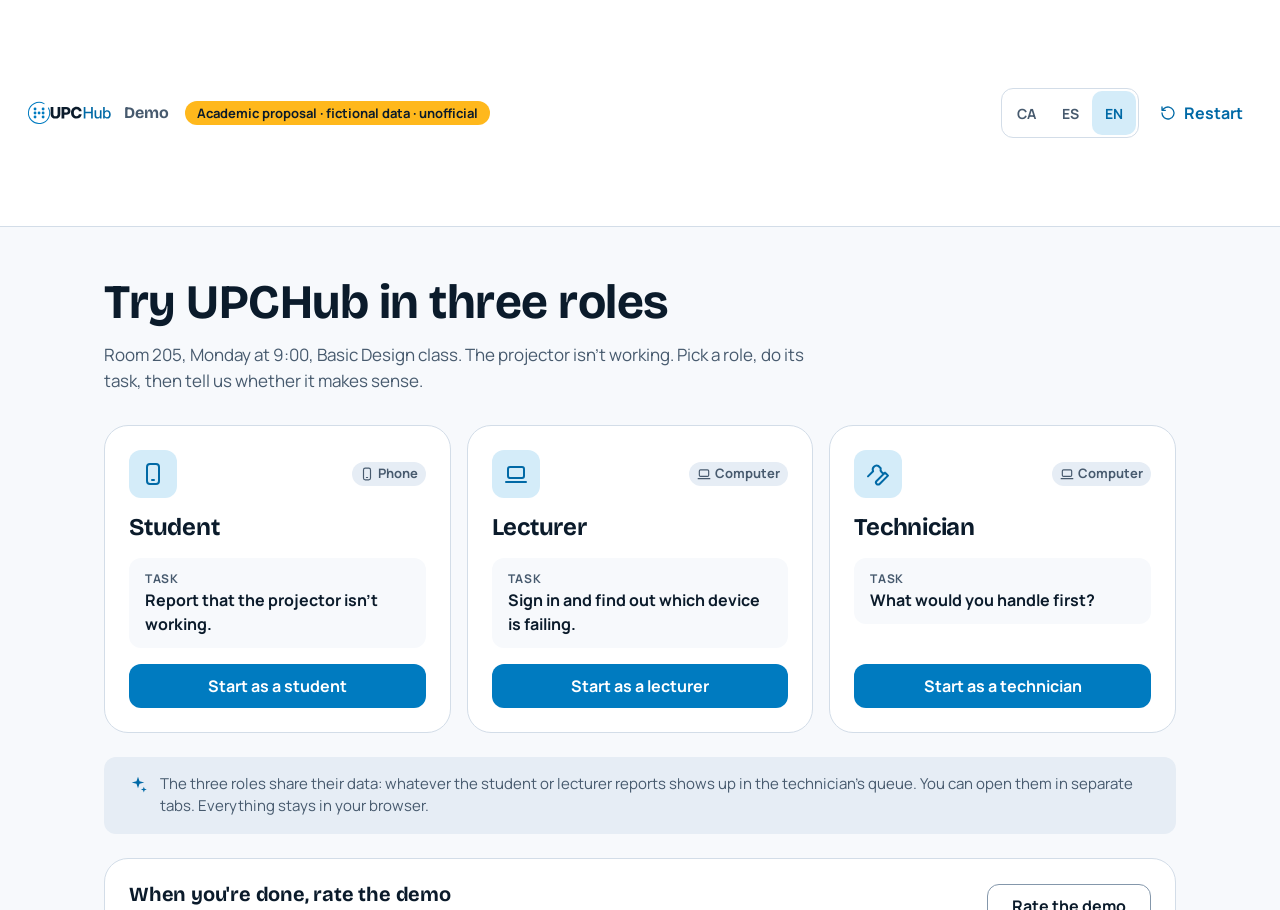
==== demo/index.html @ fc7427b0 "Demo: revisió de poliment (sense etiquetes sobre títols ni vores laterals, contrast del carnet, obje" ====
<!doctype html>
<html lang="ca">
<head>
<meta charset="utf-8">
<meta name="viewport" content="width=device-width,initial-scale=1,viewport-fit=cover">
<title>Demo interactiva · UPCHub</title>
<meta name="description" content="Prova la interfície d'UPCHub com a alumne, professor o tècnic. Proposta acadèmica amb dades fictícies.">
<meta name="robots" content="noindex">
<meta name="theme-color" content="#007bc0">
<link rel="icon" href="../assets/upchub-anillo-H-color.svg" type="image/svg+xml">
<link rel="preconnect" href="https://fonts.googleapis.com">
<link rel="preconnect" href="https://fonts.gstatic.com" crossorigin>
<link rel="stylesheet" href="https://fonts.googleapis.com/css2?family=Bricolage+Grotesque:opsz,wght@12..96,600;12..96,700&family=Manrope:wght@400;500;700&display=swap">
<link rel="stylesheet" href="demo.css?v=13">
</head>
<body>
<a class="skip" href="#main">Salta al contingut</a>

<header class="band">
  <a class="home" href="#" aria-label="Demo UPCHub — tria de rol">
    <img class="logo l" src="../assets/upchub-anillo-H-horizontal-claro.svg" alt="UPCHub">
    <img class="logo d" src="../assets/upchub-anillo-H-horizontal-oscuro.svg" alt="UPCHub">
    <span class="tag">Demo</span>
  </a>
  <span class="flag">Proposta acadèmica · dades fictícies · no oficial</span>
  <div class="tools">
    <div class="lang" role="group" aria-label="Idioma">
      <button type="button" data-lang="ca" aria-pressed="true">CA</button>
      <button type="button" data-lang="es" aria-pressed="false">ES</button>
      <button type="button" data-lang="en" aria-pressed="false">EN</button>
    </div>
    <button type="button" class="btn ghost reset" id="reset" aria-label="Reiniciar la demo"><svg aria-hidden="true"><use href="icons.svg#i-reset"/></svg><span class="lbl">Reiniciar</span></button>
  </div>
</header>

<main id="main">

<!-- ================= Inici: tria de rol ================= -->
<section class="view" data-view="home" aria-labelledby="t-home">
  <div class="wrap">
    <div class="intro">
      <h1 id="t-home" tabindex="-1">Prova UPCHub en tres papers</h1>
      <p>Aula 205, dilluns a les 9:00, classe de Disseny Bàsic. El projector no funciona. Tria un rol, fes la seva tasca i després digues-nos si s'entén.</p>
    </div>
    <ul class="roles">
      <li class="role">
        <div class="top"><span class="ico"><svg aria-hidden="true"><use href="icons.svg#i-phone"/></svg></span><span class="chip"><svg aria-hidden="true"><use href="icons.svg#i-phone"/></svg>Mòbil</span></div>
        <h2>Alumne</h2>
        <div class="task"><small>Tasca</small><p>Avisa que el projector no funciona.</p></div>
        <p class="done" data-dyn data-done="alumne" hidden></p>
        <a class="btn pri block" href="#alumne">Començar com a alumne</a>
      </li>
      <li class="role">
        <div class="top"><span class="ico"><svg aria-hidden="true"><use href="icons.svg#i-laptop"/></svg></span><span class="chip"><svg aria-hidden="true"><use href="icons.svg#i-laptop"/></svg>Ordinador</span></div>
        <h2>Professor</h2>
        <div class="task"><small>Tasca</small><p>Inicia la sessió i esbrina quin equip falla.</p></div>
        <p class="done" data-dyn data-done="professor" hidden></p>
        <a class="btn pri block" href="#professor">Començar com a professor</a>
      </li>
      <li class="role">
        <div class="top"><span class="ico"><svg aria-hidden="true"><use href="icons.svg#i-wrench"/></svg></span><span class="chip"><svg aria-hidden="true"><use href="icons.svg#i-laptop"/></svg>Ordinador</span></div>
        <h2>Tècnic</h2>
        <div class="task"><small>Tasca</small><p>Què atendries primer?</p></div>
        <p class="done" data-dyn data-done="tecnic" hidden></p>
        <a class="btn pri block" href="#tecnic">Començar com a tècnic</a>
      </li>
    </ul>
    <p class="note"><svg aria-hidden="true"><use href="icons.svg#i-spark"/></svg><span>Els tres rols comparteixen les dades: el que avisa l'alumne o el professor apareix a la cua del tècnic. Pots obrir-los en pestanyes diferents. Tot queda al teu navegador.</span></p>
    <div class="end">
      <div><h2>Quan acabis, valora la demo</h2><p>Tres preguntes, menys d'un minut i sense dades personals.</p></div>
      <a class="btn sec" href="#enquesta">Valorar la demo</a>
    </div>
    <p class="foot">Proposta acadèmica de l'assignatura Disseny Bàsic · UPC · EPSEVG · Equip 02. No és un servei oficial de la universitat.</p>
  </div>
</section>

<!-- ================= Alumne (mòbil) ================= -->
<section class="view" data-view="alumne" data-role="alumne" aria-labelledby="t-alumne" hidden>
  <div class="rolev is-phone">
    <aside class="tpanel">
      <a class="btn ghost back" href="#"><svg aria-hidden="true"><use href="icons.svg#i-left"/></svg>Tots els rols</a>
      <h1 id="t-alumne" tabindex="-1">Avisa que el projector no funciona</h1>
      <p class="hint">Ets a l'aula 205 i el projector no mostra imatge. Fes servir el mòbil com ho faries de veritat.</p>
      <p class="count" id="a-count" data-dyn aria-live="polite"></p>
      <div class="result" id="a-result" data-dyn hidden></div>
    </aside>
    <div class="stage">
      <div class="phone" role="region" aria-label="Mòbil simulat">
        <div class="sbar" aria-hidden="true"><span>9:00</span><span class="ic"><svg><use href="icons.svg#i-wind"/></svg><span class="bat"></span></span></div>
        <div class="screens">

          <!-- A1 · carnet -->
          <div class="scr on" id="a1">
            <div class="sbody">
              <h2 class="wallet-h" tabindex="-1">Cartera</h2>
              <div>
                <div class="wcard" role="img" aria-label="Carnet universitari digital d'exemple: Estudiant de prova, UPC · EPSEVG">
                  <div class="r1"><span class="org">UPC · EPSEVG</span><span class="demo">Exemple · no vàlid</span></div>
                  <div class="kind"><svg aria-hidden="true"><use href="icons.svg#i-nfc"/></svg>Carnet universitari</div>
                  <div class="who"><b>Estudiant de prova</b>Grau en Enginyeria de Disseny Industrial</div>
                </div>
                <div class="wstack" aria-hidden="true"></div>
              </div>
              <p class="tapnote"><svg aria-hidden="true"><use href="icons.svg#i-nfc"/></svg>Apropa el mòbil al lector de l'aula per entrar</p>
              <div class="card ctx">
                <span class="pin"><svg aria-hidden="true"><use href="icons.svg#i-pin"/></svg></span>
                <div><b>Ets a l'aula 205</b><span>Disseny Bàsic · dilluns 9:00</span></div>
              </div>
            </div>
            <div class="sfoot"><button type="button" class="btn pri block" data-go="a2">Obre l'app del campus</button></div>
          </div>

          <!-- A2 · inici d'incidències -->
          <div class="scr" id="a2" data-pos="next">
            <div class="shead">
              <button type="button" class="ic-btn" data-back="a1" aria-label="Tornar a la cartera"><svg aria-hidden="true"><use href="icons.svg#i-left"/></svg></button>
              <span class="app"><span class="mark"><svg aria-hidden="true"><use href="icons.svg#i-grid"/></svg></span>App del campus</span>
            </div>
            <div class="sbody">
              <h2 tabindex="-1">Incidències</h2>
              <p class="sub">Avisa de qualsevol problema a l'aula. Arriba directament al servei tècnic.</p>
              <div class="card ctx">
                <span class="pin"><svg aria-hidden="true"><use href="icons.svg#i-pin"/></svg></span>
                <div><b>Aula 205 · detectada</b><span>Pel carnet al mòbil · Disseny Bàsic</span></div>
              </div>
              <button type="button" class="big-cta" data-go="a3">
                <span class="i"><svg aria-hidden="true"><use href="icons.svg#i-alert"/></svg></span>
                <span><b>Avisar d'una incidència</b><span>En 3 tocs, amb l'aula ja inclosa</span></span>
                <svg class="chev" aria-hidden="true"><use href="icons.svg#i-right"/></svg>
              </button>
              <h3 class="sec-h">Els teus avisos</h3>
              <ul class="mine" id="a-mine" data-dyn></ul>
            </div>
          </div>

          <!-- A3 · formulari -->
          <div class="scr" id="a3" data-pos="next">
            <div class="shead">
              <button type="button" class="ic-btn" data-back="a2" aria-label="Tornar a incidències"><svg aria-hidden="true"><use href="icons.svg#i-left"/></svg></button>
              <span class="ttl">Nou avís</span>
            </div>
            <form class="fwrap" id="a-form" novalidate>
              <div class="sbody">
                <h2 tabindex="-1">Què passa?</h2>
                <div>
                  <label class="lbl-f" for="a-aula">Aula</label>
                  <div class="sel">
                    <select id="a-aula" aria-describedby="a-aula-h">
                      <option value="114">Aula 114</option>
                      <option value="205" selected>Aula 205</option>
                      <option value="302">Aula 302</option>
                    </select>
                    <svg aria-hidden="true"><use href="icons.svg#i-down"/></svg>
                  </div>
                  <p class="help" id="a-aula-h">Detectada automàticament pel carnet.</p>
                </div>
                <fieldset aria-describedby="a-err">
                  <legend>Què falla?</legend>
                  <div class="types">
                    <div class="type"><input type="radio" name="a-type" id="at-proj" value="proj"><label for="at-proj"><svg aria-hidden="true"><use href="icons.svg#i-screen"/></svg>Projector</label></div>
                    <div class="type"><input type="radio" name="a-type" id="at-plug" value="plug"><label for="at-plug"><svg aria-hidden="true"><use href="icons.svg#i-plug"/></svg>Endoll</label></div>
                    <div class="type"><input type="radio" name="a-type" id="at-air" value="air"><label for="at-air"><svg aria-hidden="true"><use href="icons.svg#i-wind"/></svg>Aire</label></div>
                    <div class="type"><input type="radio" name="a-type" id="at-other" value="other"><label for="at-other"><svg aria-hidden="true"><use href="icons.svg#i-more"/></svg>Altres</label></div>
                  </div>
                  <p class="err" id="a-err" hidden><svg aria-hidden="true"><use href="icons.svg#i-alert"/></svg>Tria què falla per enviar l'avís.</p>
                </fieldset>
                <div>
                  <p class="lbl-f">Foto <span class="help">(opcional)</span></p>
                  <button type="button" class="photo-add" id="a-photo-add"><svg aria-hidden="true"><use href="icons.svg#i-photo"/></svg><span>Afegir una foto<small>Simulada: no s'obre la càmera</small></span></button>
                  <div class="photo" id="a-photo" hidden>
                    <span class="th" role="img" aria-label="Foto simulada d'un projector sense imatge"></span>
                    <span class="t"><b>Foto afegida</b><span>Simulada</span></span>
                    <button type="button" class="ic-btn" id="a-photo-del" aria-label="Treure la foto"><svg aria-hidden="true"><use href="icons.svg#i-x"/></svg></button>
                  </div>
                </div>
              </div>
              <div class="sfoot"><button type="submit" class="btn pri block" id="a-send"><span class="spin" aria-hidden="true" hidden></span><svg class="idle" aria-hidden="true"><use href="icons.svg#i-send"/></svg><span class="idle">Enviar avís</span><span class="busy" hidden>Enviant…</span></button></div>
            </form>
          </div>

          <!-- A4 · rebuda -->
          <div class="scr" id="a4" data-pos="next">
            <div class="sbody">
              <span class="okmark" aria-hidden="true"><svg><use href="icons.svg#i-check"/></svg></span>
              <h2 tabindex="-1">Rebuda</h2>
              <p class="sub">El servei tècnic ja té el teu avís, amb l'estat de l'aula inclòs.</p>
              <div id="a-sum" data-dyn></div>
            </div>
            <div class="sfoot"><button type="button" class="btn sec block" data-go="a2">Tornar a incidències</button></div>
          </div>

        </div>
      </div>
    </div>
  </div>
</section>

<!-- ================= Professor (ordinador) — fase 3 ================= -->
<section class="view" data-view="professor" data-role="professor" aria-labelledby="t-professor" hidden>
  <div class="rolev">
    <aside class="tpanel">
      <a class="btn ghost back" href="#"><svg aria-hidden="true"><use href="icons.svg#i-left"/></svg>Tots els rols</a>
      <h1 id="t-professor" tabindex="-1">Inicia la sessió i esbrina quin equip falla</h1>
      <p class="hint">Arribes a l'aula 205 per fer classe. A la paret hi ha un lector NFC i a la taula, la pantalla de l'aula.</p>
      <p class="count" id="b-count" data-dyn aria-live="polite"></p>
      <div class="result" id="b-result" data-dyn hidden></div>
    </aside>
    <div class="stage">
      <div class="monitor" role="region" aria-label="Pantalla de l'aula simulada">

        <!-- B1 · accés amb el carnet -->
        <div class="scr on" id="b1">
          <div class="login">
            <img class="login-logo" src="../assets/upchub-anillo-H-horizontal-oscuro.svg" alt="UPCHub">
            <h2 class="room" tabindex="-1">Aula 205</h2>
            <p class="meta">Disseny Bàsic · dilluns 9:00–11:00</p>
            <div class="reader" id="b-reader" aria-hidden="true">
              <span class="ring"></span><span class="ring"></span>
              <span class="pad"><svg><use href="icons.svg#i-nfc"/></svg></span>
              <span class="card-in"><svg><use href="icons.svg#i-phone"/></svg></span>
            </div>
            <p class="lead">Toca el lector amb el carnet del mòbil</p>
            <button type="button" class="btn light" id="b-nfc"><svg aria-hidden="true"><use href="icons.svg#i-nfc"/></svg>Simular toc NFC</button>
            <p class="small">A l'aula real n'hi ha prou d'apropar el mòbil al lector, sense contrasenyes.</p>
          </div>
        </div>

        <!-- B2 · sessió a punt -->
        <div class="scr" id="b2">
          <div class="ibody center">
            <span class="okmark" aria-hidden="true"><svg><use href="icons.svg#i-check"/></svg></span>
            <h2 tabindex="-1">Sessió a punt</h2>
            <p class="sub">Hola, Professor/a de prova. L'aula s'ha preparat sola.</p>
            <ul class="bootlist" id="b-boot" data-dyn></ul>
            <button type="button" class="btn pri" data-go="b3">Obrir el tauler de l'aula</button>
          </div>
        </div>

        <!-- B3 · tauler de l'aula -->
        <div class="scr" id="b3">
          <div class="dhead">
            <div class="dt">
              <img src="../assets/upchub-anillo-H-color.svg" alt="" width="32" height="32">
              <div><h2 tabindex="-1">Aula 205</h2><span>Disseny Bàsic · dilluns 9:00–11:00</span></div>
            </div>
            <div class="who"><span class="avatar" aria-hidden="true">P</span><span class="nm">Professor/a de prova</span><button type="button" class="btn ghost" data-back="b1">Tancar sessió</button></div>
          </div>
          <div class="ibody">
            <p class="summary" id="b-summary" data-dyn aria-live="polite"></p>
            <div class="dgrid">
              <section class="panel" aria-labelledby="h-eq">
                <h3 id="h-eq">Equips</h3>
                <ul class="eqs" id="b-eqs" data-dyn></ul>
              </section>
              <section class="panel" aria-labelledby="h-env">
                <h3 id="h-env">Ambient</h3>
                <div class="envs">
                  <div class="env"><svg aria-hidden="true"><use href="icons.svg#i-temp"/></svg><b>22 °C</b><span>Temperatura · objectiu 21–23 °C</span></div>
                  <div class="env"><svg aria-hidden="true"><use href="icons.svg#i-wind"/></svg><b>640 ppm</b><span>CO₂ · aire bo</span></div>
                </div>
                <p class="small">Climatització automàtica segons ocupació i horari.</p>
              </section>
              <section class="panel" aria-labelledby="h-sch">
                <h3 id="h-sch">Horari d'avui</h3>
                <ol class="sched">
                  <li class="now"><b>9:00</b><span>Disseny Bàsic</span><span class="chip">Ara</span></li>
                  <li><b>11:00</b><span>Aula lliure</span></li>
                  <li><b>12:00</b><span>Expressió Gràfica</span></li>
                </ol>
              </section>
            </div>
            <p class="small">Dades d'exemple.</p>
          </div>
          <div class="dfoot">
            <p>Alguna cosa no funciona?</p>
            <button type="button" class="btn pri" data-go="b4"><svg aria-hidden="true"><use href="icons.svg#i-spark"/></svg>Tinc un problema</button>
          </div>
        </div>

        <!-- B4 · ajuda de la IA -->
        <div class="scr" id="b4">
          <div class="dhead">
            <button type="button" class="ic-btn" data-back="b3" aria-label="Tornar al tauler"><svg aria-hidden="true"><use href="icons.svg#i-left"/></svg></button>
            <span class="ai"><svg aria-hidden="true"><use href="icons.svg#i-spark"/></svg>Assistent · IA local del campus</span>
          </div>
          <div class="ibody">
            <h2 tabindex="-1">Provem-ho junts</h2>
            <p class="bubble">He vist que el projector no rep senyal del dock. Prova aquests tres passos:</p>
            <ol class="aisteps">
              <li><span class="n" aria-hidden="true">1</span><div><b>Comprova que el projector està encès</b><span>El llum del frontal ha de ser verd, no taronja.</span></div></li>
              <li><span class="n" aria-hidden="true">2</span><div><b>Reinicia la sortida de vídeo del dock</b><span>Mantén premut el botó de vídeo del dock 3 segons.</span></div></li>
              <li><span class="n" aria-hidden="true">3</span><div><b>Tria l'entrada HDMI 1</b><span>Amb el comandament del projector, botó «Source».</span></div></li>
            </ol>
            <div class="ask">
              <p id="b-ask">Funciona ara?</p>
              <div class="yn" role="group" aria-labelledby="b-ask">
                <button type="button" class="btn sec" id="b-yes">Sí, ja funciona</button>
                <button type="button" class="btn sec" data-go="b5">No, encara no</button>
              </div>
            </div>
          </div>
        </div>

        <!-- B5 · fitxa per al tècnic -->
        <div class="scr" id="b5">
          <div class="dhead">
            <button type="button" class="ic-btn" data-back="b4" aria-label="Tornar a l'assistent"><svg aria-hidden="true"><use href="icons.svg#i-left"/></svg></button>
            <span class="ai"><svg aria-hidden="true"><use href="icons.svg#i-spark"/></svg>Assistent · IA local del campus</span>
          </div>
          <div class="ibody">
            <h2 tabindex="-1">Avisem el tècnic</h2>
            <p class="sub">L'assistent ha omplert la fitxa amb el que ja sap de l'aula. Revisa-la i envia-la.</p>
            <div class="card" id="b-ficha" data-dyn></div>
            <div class="acts">
              <button type="button" class="btn pri" id="b-send"><span class="spin" aria-hidden="true" hidden></span><svg class="idle" aria-hidden="true"><use href="icons.svg#i-send"/></svg><span class="idle">Avisar el tècnic</span><span class="busy" hidden>Enviant…</span></button>
              <button type="button" class="btn ghost" data-back="b3">Cancel·lar</button>
            </div>
          </div>
        </div>

        <!-- B6 · avís enviat -->
        <div class="scr" id="b6">
          <div class="ibody center">
            <span class="okmark" aria-hidden="true"><svg><use href="icons.svg#i-check"/></svg></span>
            <h2 tabindex="-1">Avís enviat</h2>
            <p class="sub" id="b-sent" data-dyn></p>
            <div class="narrow" id="b-track" data-dyn></div>
            <div class="card ctx narrow"><span class="pin"><svg aria-hidden="true"><use href="icons.svg#i-laptop"/></svg></span><div><b>Mentrestant</b><span>L'àudio i l'ordinador funcionen: pots començar la classe i projectar quan arribi el tècnic.</span></div></div>
            <button type="button" class="btn sec" data-back="b3">Tornar al tauler</button>
          </div>
        </div>

        <!-- B7 · resolt amb la IA -->
        <div class="scr" id="b7">
          <div class="ibody center">
            <span class="okmark" aria-hidden="true"><svg><use href="icons.svg#i-check"/></svg></span>
            <h2 tabindex="-1">Perfecte, ja funciona</h2>
            <p class="sub">Queda anotat a l'historial de l'aula perquè el servei tècnic en tingui constància.</p>
            <button type="button" class="btn sec" data-back="b3">Tornar al tauler</button>
          </div>
        </div>

      </div>
    </div>
  </div>
</section>

<!-- ================= Tècnic (ordinador) — fase 4 ================= -->
<section class="view" data-view="tecnic" data-role="tecnic" aria-labelledby="t-tecnic" hidden>
  <div class="rolev">
    <aside class="tpanel">
      <a class="btn ghost back" href="#"><svg aria-hidden="true"><use href="icons.svg#i-left"/></svg>Tots els rols</a>
      <h1 id="t-tecnic" tabindex="-1">Què atendries primer?</h1>
      <p class="hint">Treballes al servei tècnic del campus. Mira la cua d'avisos, obre el que atendries primer i deixa'l resolt.</p>
      <p class="count" id="c-count" data-dyn aria-live="polite"></p>
      <div class="result" id="c-result" data-dyn hidden></div>
    </aside>
    <div class="stage">
      <div class="monitor console" role="region" aria-label="Consola del servei tècnic simulada">

        <!-- C1 · cua -->
        <div class="scr on" id="c1">
          <div class="dhead">
            <div class="dt"><span class="avatar" aria-hidden="true"><svg><use href="icons.svg#i-wrench"/></svg></span><div><h2 tabindex="-1">Cua d'incidències</h2><span>Servei tècnic · campus EPSEVG</span></div></div>
            <p class="qcount" id="c-open" data-dyn></p>
          </div>
          <div class="ibody">
            <p class="small">Ordenada per prioritat: P = gravetat × urgència × impacte.</p>
            <ol class="queue" id="c-queue" data-dyn></ol>
            <details class="done-list">
              <summary>Resoltes</summary>
              <ul id="c-done" data-dyn></ul>
            </details>
          </div>
        </div>

        <!-- C2 · fitxa -->
        <div class="scr" id="c2">
          <div class="dhead">
            <button type="button" class="ic-btn" data-back="c1" aria-label="Tornar a la cua"><svg aria-hidden="true"><use href="icons.svg#i-left"/></svg></button>
            <span class="ai">Fitxa de la incidència</span>
          </div>
          <div class="ibody">
            <div class="ftitle" id="c-title" data-dyn></div>
            <div class="card" id="c-ficha" data-dyn></div>
            <div class="acts">
              <button type="button" class="btn pri" id="c-resolve"><svg aria-hidden="true"><use href="icons.svg#i-check"/></svg>Marcar com a resolta</button>
              <button type="button" class="btn ghost" data-back="c1">Tornar a la cua</button>
            </div>
          </div>
        </div>

        <!-- C3 · resolta -->
        <div class="scr" id="c3">
          <div class="ibody center">
            <span class="okmark" aria-hidden="true"><svg><use href="icons.svg#i-check"/></svg></span>
            <h2 tabindex="-1">Incidència resolta</h2>
            <p class="sub" id="c-done-msg" data-dyn></p>
            <button type="button" class="btn sec" data-back="c1">Tornar a la cua</button>
          </div>
        </div>

      </div>
    </div>
  </div>
</section>

<!-- ================= Enquesta — fase 5 ================= -->
<section class="view" data-view="enquesta" aria-labelledby="t-enquesta" hidden>
  <div class="wrap survey">
    <a class="btn ghost back" href="#"><svg aria-hidden="true"><use href="icons.svg#i-left"/></svg>Tots els rols</a>
    <div class="intro">
      <h1 id="t-enquesta" tabindex="-1">Valora la demo</h1>
      <p>Tres preguntes que ens ajuden a saber si UPCHub s'entén. Menys d'un minut, i no et demanem el nom, el correu ni cap dada personal.</p>
    </div>

    <section class="panel tasks" aria-labelledby="h-tasks">
      <h2 id="h-tasks">Les teves tasques</h2>
      <ul class="tlist" id="s-tasks" data-dyn></ul>
    </section>

    <form id="s-form" class="sform" novalidate>
      <fieldset class="q" aria-describedby="s-e1">
        <legend><span class="qn">1</span>Has entès què fa UPCHub?</legend>
        <div class="seg">
          <input type="radio" name="s-und" id="su-yes" value="si"><label for="su-yes">Sí, del tot</label>
          <input type="radio" name="s-und" id="su-part" value="en-part"><label for="su-part">En part</label>
          <input type="radio" name="s-und" id="su-no" value="no"><label for="su-no">No gaire</label>
        </div>
        <p class="err" id="s-e1" hidden><svg aria-hidden="true"><use href="icons.svg#i-alert"/></svg>Tria una resposta.</p>
      </fieldset>

      <fieldset class="q" aria-describedby="s-scale s-e2">
        <legend><span class="qn">2</span>Com de clara t'ha semblat la interfície?</legend>
        <div class="seg scale">
          <input type="radio" name="s-cla" id="sc-1" value="1"><label for="sc-1">1</label>
          <input type="radio" name="s-cla" id="sc-2" value="2"><label for="sc-2">2</label>
          <input type="radio" name="s-cla" id="sc-3" value="3"><label for="sc-3">3</label>
          <input type="radio" name="s-cla" id="sc-4" value="4"><label for="sc-4">4</label>
          <input type="radio" name="s-cla" id="sc-5" value="5"><label for="sc-5">5</label>
        </div>
        <p class="ends" id="s-scale"><span>1 · Gens clara</span><span>5 · Molt clara</span></p>
        <p class="err" id="s-e2" hidden><svg aria-hidden="true"><use href="icons.svg#i-alert"/></svg>Tria una nota de l'1 al 5.</p>
      </fieldset>

      <div class="q">
        <label class="qlbl" for="s-open"><span class="qn">3</span>Què hi canviaries? <span class="help">(opcional)</span></label>
        <textarea id="s-open" rows="4" maxlength="500" aria-describedby="s-open-h"></textarea>
        <p class="help" id="s-open-h">No hi escriguis el teu nom ni cap altra dada personal.</p>
      </div>

      <div class="privacy">
        <h2>Què s'envia</h2>
        <p>Si prems «Enviar respostes», s'envien de manera anònima les tres respostes, el temps i els passos de cada tasca, l'idioma i si fas servir mòbil o ordinador. No fem servir galetes ni analítica.</p>
      </div>
      <p class="err" id="s-e3" role="alert" hidden><svg aria-hidden="true"><use href="icons.svg#i-alert"/></svg>No s'ha pogut enviar. Comprova la connexió i torna-ho a provar.</p>
      <div class="acts">
        <button type="submit" class="btn pri" id="s-send"><span class="spin" aria-hidden="true" hidden></span><svg class="idle" aria-hidden="true"><use href="icons.svg#i-send"/></svg><span class="idle">Enviar respostes</span><span class="busy" hidden>Enviant…</span></button>
        <button type="button" class="btn ghost" id="s-skip">Prefereixo no enviar-les</button>
      </div>
    </form>

    <div class="thanks" id="s-thanks" hidden>
      <span class="okmark" aria-hidden="true"><svg><use href="icons.svg#i-check"/></svg></span>
      <h2 tabindex="-1">Gràcies!</h2>
      <p id="s-thanks-msg" data-dyn></p>
      <div class="acts"><a class="btn sec" href="#">Tornar a l'inici</a><button type="button" class="btn ghost" id="s-again">Canviar les respostes</button></div>
    </div>
  </div>
</section>

</main>

<div class="toast" id="toast" role="status" aria-live="polite" data-dyn></div>

<script src="i18n-demo.js?v=13"></script>
<script src="demo.js?v=13"></script>
</body>
</html>
---- demo/demo.css ----
/* UPCHub · Demo interactiva — estils */
/* Tokens: els mateixos que assets/styles.css + escala d'espaiat i corbes */
:root{
  --surface-100:#f7f9fc; --surface-200:#e6edf5; --surface-0:#ffffff; --ink:#0b1b2b; --ink-muted:#475a6e;
  --brand:#007bc0; --on-brand:#ffffff; --brand-text:#0069a6; --brand-deep:#003b66; --brand-tint:#d4ecf9;
  --accent:#ffb81c; --on-accent:#0b1b2b; --focus-ring:#0069a6; --border:#8497ab; --line:#d3dde8;
  --ok:#1f9d55; --bad:#d64545; --ok-soft:#dcf3e6; --bad-soft:#fde4e4;
  --c-crit:#d64545; --c-crit-soft:#fde4e4; --c-alt:#c98a00; --c-alt-soft:#fff1cc; --c-norm:#0069a6; --c-norm-soft:#d4ecf9; --c-low:#5b6b7c; --c-low-soft:#e6edf5;
  --font-display:"Bricolage Grotesque","Helvetica Neue",Arial,sans-serif;
  --font-sans:"Manrope","Helvetica Neue",Arial,sans-serif;
  --radius-sm:6px; --radius-md:12px; --radius-lg:24px;
  --space-1:4px; --space-2:8px; --space-3:12px; --space-4:16px; --space-5:24px; --space-6:32px; --space-7:48px; --space-8:64px;
  --ease-out:cubic-bezier(.23,1,.32,1); --ease-in-out:cubic-bezier(.77,0,.175,1);
  --shadow:0 1px 2px rgba(11,27,43,.06),0 8px 24px rgba(11,27,43,.08);
  --logo-light:block; --logo-dark:none;
  --frame:#0b1b2b; --band-h:64px;
  color-scheme:light;
}
@media (prefers-color-scheme:dark){
  :root:not([data-theme="light"]){
    --surface-100:#071522; --surface-200:#0f2335; --surface-0:#0b1c2c; --ink:#eaf2f9; --ink-muted:#a3b6c8;
    --brand-text:#5bbcf5; --brand-deep:#0a4f82; --brand-tint:#123a57; --accent:#ffc94d;
    --focus-ring:#5bbcf5; --border:#5d7a94; --line:#1f3a52; --logo-light:none; --logo-dark:block;
    --ok:#4fd18b; --bad:#ff7b7b; --ok-soft:#10301f; --bad-soft:#3a1a1f;
    --c-crit:#ff7b7b; --c-crit-soft:#3a1a1f; --c-alt:#ffc94d; --c-alt-soft:#3a2e10; --c-norm:#5bbcf5; --c-norm-soft:#123a57; --c-low:#a3b6c8; --c-low-soft:#16293b;
    --shadow:0 1px 2px rgba(0,0,0,.3),0 8px 24px rgba(0,0,0,.35); --frame:#000; color-scheme:dark;
  }
}
:root[data-theme="dark"]{
  --surface-100:#071522; --surface-200:#0f2335; --surface-0:#0b1c2c; --ink:#eaf2f9; --ink-muted:#a3b6c8;
  --brand-text:#5bbcf5; --brand-deep:#0a4f82; --brand-tint:#123a57; --accent:#ffc94d;
  --focus-ring:#5bbcf5; --border:#5d7a94; --line:#1f3a52; --logo-light:none; --logo-dark:block;
  --ok:#4fd18b; --bad:#ff7b7b; --ok-soft:#10301f; --bad-soft:#3a1a1f;
  --c-crit:#ff7b7b; --c-crit-soft:#3a1a1f; --c-alt:#ffc94d; --c-alt-soft:#3a2e10; --c-norm:#5bbcf5; --c-norm-soft:#123a57; --c-low:#a3b6c8; --c-low-soft:#16293b;
  --shadow:0 1px 2px rgba(0,0,0,.3),0 8px 24px rgba(0,0,0,.35); --frame:#000; color-scheme:dark;
}

*,*::before,*::after{box-sizing:border-box}
html{-webkit-text-size-adjust:100%}
body{margin:0;background:var(--surface-100);color:var(--ink);font:16px/1.5 var(--font-sans);-webkit-font-smoothing:antialiased;-webkit-tap-highlight-color:transparent}
h1,h2,h3{font-family:var(--font-display);line-height:1.15;margin:0;letter-spacing:-.01em;text-wrap:balance}
p{margin:0}
button,input,select{font:inherit;color:inherit}
button{cursor:pointer}
svg{width:1em;height:1em;flex:none}
img{display:block}
:focus-visible{outline:2px solid var(--focus-ring);outline-offset:2px}
::selection{background:var(--brand-tint);color:var(--ink)}
input,textarea,select{caret-color:var(--brand-text);accent-color:var(--brand)}
.result .nums b,.qrow .pv b,.env b{font-variant-numeric:tabular-nums}
[hidden]{display:none!important}
.sr{position:absolute!important;width:1px;height:1px;overflow:hidden;clip:rect(0 0 0 0);white-space:nowrap}
.skip{position:absolute;left:var(--space-4);top:-60px;z-index:50;display:inline-flex;align-items:center;min-height:44px;background:var(--surface-0);padding:0 var(--space-4);border-radius:var(--radius-sm)}
.skip:focus{top:var(--space-2)}

/* ---------- Botons ---------- */
.btn{display:inline-flex;align-items:center;justify-content:center;gap:var(--space-2);min-height:44px;padding:0 var(--space-5);border-radius:var(--radius-md);border:1px solid transparent;font-weight:700;text-decoration:none;transition:transform 160ms var(--ease-out),background-color 160ms ease,border-color 160ms ease}
.btn:active{transform:scale(.97)}
.btn.pri{background:var(--brand);color:var(--on-brand)}
.btn.sec{background:var(--surface-0);border-color:var(--border);color:var(--ink)}
.btn.ghost{background:transparent;color:var(--brand-text);padding:0 var(--space-3)}
.btn.block{width:100%}
.btn[aria-busy="true"]{pointer-events:none}
.btn .spin{width:18px;height:18px;border-radius:50%;border:2px solid currentColor;border-right-color:transparent;animation:spin 700ms linear infinite}
@media (hover:hover) and (pointer:fine){
  .btn.pri:hover{background:var(--brand-deep)}
  .btn.sec:hover{border-color:var(--brand-text)}
  .btn.ghost:hover{background:var(--brand-tint)}
}
.ic-btn{display:inline-grid;place-items:center;width:44px;height:44px;border-radius:var(--radius-md);border:0;background:transparent;color:inherit;transition:transform 160ms var(--ease-out)}
.ic-btn:active{transform:scale(.94)}
.ic-btn svg{width:22px;height:22px}

/* ---------- Banda superior ---------- */
.band{position:sticky;top:0;z-index:20;display:flex;align-items:center;gap:var(--space-3) var(--space-4);flex-wrap:wrap;min-height:var(--band-h);padding:var(--space-2) var(--space-5);background:var(--surface-0);border-bottom:1px solid var(--line)}
.band .home{display:flex;align-items:center;gap:var(--space-2);text-decoration:none;color:inherit;min-height:44px}
.band .logo{height:30px;width:auto}
.logo.l{display:var(--logo-light)} .logo.d{display:var(--logo-dark)}
.band .tag{font-family:var(--font-display);font-weight:700;color:var(--ink-muted)}
.flag{display:inline-flex;align-items:center;padding:var(--space-1) var(--space-3);border-radius:999px;background:var(--accent);color:var(--on-accent);font-size:.8125rem;font-weight:700;line-height:1.3}
.band .tools{margin-left:auto;display:flex;align-items:center;gap:var(--space-2)}
.lang{display:flex;border:1px solid var(--line);border-radius:var(--radius-md);padding:2px}
.lang button{min-width:44px;min-height:44px;border:0;background:transparent;border-radius:10px;font-weight:700;font-size:.875rem;color:var(--ink-muted)}
.lang button[aria-pressed="true"]{background:var(--brand-tint);color:var(--brand-text)}
@media (max-width:719px){
  .band{padding:var(--space-2) var(--space-4)}
  .band .tag{display:none}
  .flag{order:5;width:100%;justify-content:center;border-radius:var(--radius-sm)}
  .band .reset .lbl{display:none}
}

/* ---------- Inici: tria de rol ---------- */
.wrap{max-width:1120px;margin:0 auto;padding:var(--space-7) var(--space-5) var(--space-8)}
.intro{max-width:720px;margin-bottom:var(--space-6)}
.intro h1{font-size:clamp(2rem,4.5vw,3rem)}
.intro p{margin-top:var(--space-3);color:var(--ink-muted);font-size:1.0625rem}
.roles{display:grid;grid-template-columns:repeat(auto-fit,minmax(280px,1fr));gap:var(--space-4);list-style:none;margin:0;padding:0}
.role{display:flex;flex-direction:column;gap:var(--space-4);padding:var(--space-5);background:var(--surface-0);border:1px solid var(--line);border-radius:var(--radius-lg)}
.role .top{display:flex;align-items:center;justify-content:space-between;gap:var(--space-3)}
.role .ico{display:grid;place-items:center;width:48px;height:48px;border-radius:var(--radius-md);background:var(--brand-tint);color:var(--brand-text)}
.role .ico svg{width:24px;height:24px}
.chip{display:inline-flex;align-items:center;gap:var(--space-1);padding:2px var(--space-2);border-radius:999px;background:var(--surface-200);color:var(--ink-muted);font-size:.8125rem;font-weight:700}
.chip svg{width:14px;height:14px}
.role h2{font-size:1.5rem}
.role .task{padding:var(--space-3) var(--space-4);background:var(--surface-100);border-radius:var(--radius-md)}
.role .task small{display:block;font-size:.75rem;font-weight:700;text-transform:uppercase;letter-spacing:.06em;color:var(--ink-muted)}
.role .task p{font-weight:700}
.role .done{display:flex;align-items:center;gap:var(--space-2);color:var(--ink-muted);font-size:.875rem}
.role .done svg{color:var(--ok)}
.role .btn{margin-top:auto}
.note{display:flex;gap:var(--space-3);align-items:flex-start;margin-top:var(--space-5);padding:var(--space-4) var(--space-5);background:var(--surface-200);border-radius:var(--radius-md);color:var(--ink-muted);font-size:.9375rem}
.note svg{width:20px;height:20px;color:var(--brand-text);margin-top:2px}
.end{display:flex;flex-wrap:wrap;align-items:center;justify-content:space-between;gap:var(--space-4);margin-top:var(--space-5);padding:var(--space-5);background:var(--surface-0);border:1px solid var(--line);border-radius:var(--radius-lg)}
.end h2{font-size:1.25rem}
.end p{color:var(--ink-muted)}
.foot{margin-top:var(--space-6);font-size:.8125rem;color:var(--ink-muted)}

/* ---------- Vista de rol ---------- */
.rolev{display:grid;grid-template-columns:minmax(260px,340px) 1fr;gap:var(--space-6);max-width:1240px;margin:0 auto;padding:var(--space-6) var(--space-5)}
.tpanel{position:sticky;top:calc(var(--band-h) + var(--space-5));align-self:start;display:flex;flex-direction:column;gap:var(--space-4)}
.tpanel h1{font-size:1.75rem}
.tpanel .back,.wrap>.back{align-self:flex-start;margin-left:calc(var(--space-3) * -1)}
.tpanel .hint{color:var(--ink-muted)}
.tpanel .count{font-size:.875rem;font-weight:700;color:var(--ink-muted)}
.stage{display:flex;justify-content:center;min-width:0}
.result{display:flex;flex-direction:column;gap:var(--space-3);padding:var(--space-5);background:var(--surface-0);border:1px solid var(--line);border-radius:var(--radius-lg)}
.result h2{font-size:1.25rem;display:flex;align-items:center;gap:var(--space-2)}
.result h2 svg{color:var(--ok)}
.result .nums{display:flex;gap:var(--space-5)}
.result .nums b{display:block;font-family:var(--font-display);font-size:1.75rem;line-height:1.1}
.result .nums span{font-size:.8125rem;color:var(--ink-muted)}
.result .acts{display:flex;flex-wrap:wrap;gap:var(--space-2)}
.result:not([hidden]){animation:rise 300ms var(--ease-out)}
.placeholder{padding:var(--space-7);border:2px dashed var(--line);border-radius:var(--radius-lg);color:var(--ink-muted);text-align:center;width:100%}

/* ---------- Marc de mòbil ---------- */
.phone{position:relative;width:390px;height:min(800px,calc(100dvh - var(--band-h) - var(--space-7)));min-height:640px;border:12px solid var(--frame);border-radius:52px;background:var(--surface-100);box-shadow:var(--shadow);overflow:hidden;isolation:isolate}
.sbar{position:relative;z-index:3;display:flex;align-items:center;justify-content:space-between;height:40px;padding:0 var(--space-6);font-size:.8125rem;font-weight:700}
.sbar::after{content:"";position:absolute;left:50%;top:8px;width:96px;height:24px;margin-left:-48px;border-radius:999px;background:var(--frame)}
.sbar .ic{display:flex;gap:var(--space-1);align-items:center}
.sbar .bat{width:22px;height:11px;border:1.5px solid currentColor;border-radius:3px;position:relative}
.sbar .bat::after{content:"";position:absolute;inset:1.5px 5px 1.5px 1.5px;background:currentColor;border-radius:1px}
.screens{position:absolute;inset:40px 0 0}
.scr{position:absolute;inset:0;display:flex;flex-direction:column;background:var(--surface-100);transition:transform 260ms var(--ease-out),opacity 200ms ease}
.scr[data-pos="next"]{transform:translateX(28px);opacity:0;pointer-events:none}
.scr[data-pos="prev"]{transform:translateX(-28px);opacity:0;pointer-events:none}
.scr:not(.on){visibility:hidden}
.scr.on,.scr.leaving{visibility:visible}
.shead{display:flex;align-items:center;gap:var(--space-1);min-height:56px;padding:0 var(--space-2)}
.shead .ttl{font-family:var(--font-display);font-weight:700;font-size:1.0625rem}
.shead .app{display:flex;align-items:center;gap:var(--space-2);padding-left:var(--space-3);font-weight:700}
.shead .app .mark{display:grid;place-items:center;width:28px;height:28px;border-radius:8px;background:var(--brand);color:var(--on-brand)}
.shead .app .mark svg{width:16px;height:16px}
.sbody{flex:1;overflow:auto;padding:var(--space-2) var(--space-5) var(--space-5);display:flex;flex-direction:column;gap:var(--space-4);overscroll-behavior:contain}
.sfoot{padding:var(--space-3) var(--space-5) var(--space-5);background:var(--surface-100);border-top:1px solid var(--line)}
.sbody h2{font-size:1.75rem}
.sbody .sub{color:var(--ink-muted)}
.card{background:var(--surface-0);border:1px solid var(--line);border-radius:var(--radius-md);padding:var(--space-4)}
.ctx{display:flex;gap:var(--space-3);align-items:flex-start}
.ctx .pin{display:grid;place-items:center;width:40px;height:40px;border-radius:50%;background:var(--brand-tint);color:var(--brand-text)}
.ctx .pin svg{width:20px;height:20px}
.ctx b{display:block}
.ctx span{color:var(--ink-muted);font-size:.875rem}

/* A1 · carnet genèric */
.wallet-h{font-size:1.75rem;padding-top:var(--space-2)}
.wcard{position:relative;aspect-ratio:1.586;border-radius:18px;padding:var(--space-4) var(--space-5);color:#fff;background:linear-gradient(135deg,#003b66 0%,#00609e 55%,#0a78b8 100%);display:flex;flex-direction:column;justify-content:space-between;box-shadow:0 2px 4px rgba(11,27,43,.12),0 12px 28px rgba(11,27,43,.22);overflow:hidden}
.wcard::after{content:"";position:absolute;right:-60px;bottom:-80px;width:220px;height:220px;border-radius:50%;border:22px solid rgba(255,255,255,.12)}
.wcard .r1{display:flex;justify-content:space-between;align-items:flex-start}
.wcard .org{font-size:.8125rem;font-weight:700;letter-spacing:.04em}
.wcard .kind{display:flex;align-items:center;gap:var(--space-2);font-family:var(--font-display);font-size:clamp(1.125rem,5vw,1.375rem);line-height:1.15;font-weight:700}
.wcard .kind svg{width:24px;height:24px}
.wcard .who{font-size:.8125rem;line-height:1.35}
.wcard .who b{display:block;font-size:1rem}
.wcard .demo{font-size:.6875rem;font-weight:700;padding:2px var(--space-2);border-radius:999px;background:rgba(0,0,0,.25)}
.wstack{height:10px;margin:-6px 14px 0;border-radius:0 0 14px 14px;background:var(--surface-200)}
.tapnote{display:flex;align-items:center;gap:var(--space-2);color:var(--ink-muted);font-size:.875rem;justify-content:center}
.tapnote svg{width:18px;height:18px}

/* A2 · inici d'incidències */
.big-cta{display:flex;align-items:center;gap:var(--space-4);width:100%;text-align:left;padding:var(--space-5);border-radius:var(--radius-lg);border:0;background:var(--brand);color:var(--on-brand);transition:transform 160ms var(--ease-out)}
.big-cta:active{transform:scale(.98)}
.big-cta .i{display:grid;place-items:center;width:48px;height:48px;border-radius:var(--radius-md);background:rgba(255,255,255,.18)}
.big-cta .i svg{width:24px;height:24px}
.big-cta b{display:block;font-family:var(--font-display);font-size:1.25rem}
.big-cta span{font-size:.875rem;opacity:.92}
.big-cta .chev{margin-left:auto;width:20px;height:20px}
.sec-h{font-family:var(--font-display);font-size:1rem;margin-top:var(--space-2)}
.mine{display:flex;flex-direction:column;gap:var(--space-2);list-style:none;margin:0;padding:0}
.mine li{display:flex;align-items:center;gap:var(--space-3)}
.mine .eq{display:grid;place-items:center;width:36px;height:36px;border-radius:var(--radius-sm);background:var(--surface-200);color:var(--ink-muted)}
.mine .eq svg{width:18px;height:18px}
.mine .t{flex:1;min-width:0}
.mine .t b{display:block;font-size:.9375rem}
.mine .t span{font-size:.8125rem;color:var(--ink-muted)}
.empty{color:var(--ink-muted);font-size:.9375rem}

/* A3 · formulari */
.fwrap{display:flex;flex-direction:column;flex:1;min-height:0}
fieldset{border:0;margin:0;padding:0;min-width:0}
legend,.lbl-f{font-weight:700;margin-bottom:var(--space-2);padding:0}
.help{font-size:.8125rem;color:var(--ink-muted);margin-top:var(--space-1)}
.sel{position:relative}
.sel select{appearance:none;width:100%;min-height:48px;padding:0 var(--space-7) 0 var(--space-4);border:1px solid var(--border);border-radius:var(--radius-md);background:var(--surface-0);font-size:1rem}
.sel svg{position:absolute;right:var(--space-4);top:50%;margin-top:-9px;width:18px;height:18px;pointer-events:none;color:var(--ink-muted)}
.types{display:grid;grid-template-columns:1fr 1fr;gap:var(--space-2)}
.type{position:relative}
.type input{position:absolute;opacity:0;inset:0;margin:0;cursor:pointer}
.type label{display:flex;flex-direction:column;align-items:flex-start;gap:var(--space-2);min-height:88px;padding:var(--space-3) var(--space-4);border:1px solid var(--border);border-radius:var(--radius-md);background:var(--surface-0);font-weight:700;cursor:pointer;transition:border-color 160ms ease,background-color 160ms ease,transform 160ms var(--ease-out)}
.type label svg{width:24px;height:24px;color:var(--brand-text)}
.type input:active+label{transform:scale(.97)}
.type input:checked+label{border-color:var(--brand);background:var(--brand-tint);box-shadow:inset 0 0 0 1px var(--brand)}
.type input:focus-visible+label{outline:2px solid var(--focus-ring);outline-offset:2px}
.err{display:flex;gap:var(--space-2);align-items:center;margin-top:var(--space-2);color:var(--c-crit);font-size:.875rem;font-weight:700}
.err svg{width:16px;height:16px}
.photo-add{display:flex;align-items:center;gap:var(--space-3);width:100%;min-height:56px;padding:var(--space-3) var(--space-4);border:1.5px dashed var(--border);border-radius:var(--radius-md);background:transparent;text-align:left;font-weight:700;color:var(--brand-text);transition:transform 160ms var(--ease-out)}
.photo-add:active{transform:scale(.98)}
.photo-add svg{width:22px;height:22px}
.photo-add small{display:block;font-weight:500;color:var(--ink-muted)}
.photo{display:flex;align-items:center;gap:var(--space-3)}
.photo .th{width:72px;height:72px;border-radius:var(--radius-md);background:linear-gradient(160deg,#1c2b3a,#3b4d60);position:relative;overflow:hidden}
.photo .th::before{content:"";position:absolute;left:12px;right:12px;top:16px;bottom:22px;border-radius:3px;background:#0b141d;box-shadow:inset 0 0 0 2px #56687a}
.photo .th::after{content:"";position:absolute;left:30px;right:30px;bottom:12px;height:6px;border-radius:2px;background:#56687a}
.photo .t{flex:1}
.photo .t b{display:block}
.photo .t span{font-size:.8125rem;color:var(--ink-muted)}
.photo:not([hidden]){animation:pop 220ms var(--ease-out)}

/* A4 · rebuda */
.okmark{align-self:flex-start;display:grid;place-items:center;width:72px;height:72px;border-radius:50%;background:var(--ok-soft);color:var(--ok);margin-top:var(--space-4)}
.okmark svg{width:36px;height:36px}
.okmark svg{stroke-dasharray:24;stroke-dashoffset:24}
.scr.on .okmark{animation:pop 300ms var(--ease-out)}
.scr.on .okmark svg{animation:draw 360ms 120ms var(--ease-out) forwards}
.sum{margin:0;display:grid;grid-template-columns:auto 1fr;gap:var(--space-2) var(--space-4)}
.sum dt{color:var(--ink-muted);font-size:.875rem}
.sum dd{margin:0;font-weight:700;font-size:.9375rem;text-align:right}
.badge{display:inline-flex;align-items:center;gap:6px;padding:2px var(--space-2);border-radius:999px;font-size:.8125rem;font-weight:700;color:var(--ink);white-space:nowrap}
.badge::before{content:"";width:8px;height:8px;border-radius:50%;background:currentColor;color:inherit}
.badge.crit{background:var(--c-crit-soft)} .badge.crit::before{background:var(--c-crit)}
.badge.alt{background:var(--c-alt-soft)} .badge.alt::before{background:var(--c-alt)}
.badge.norm{background:var(--c-norm-soft)} .badge.norm::before{background:var(--c-norm)}
.badge.low{background:var(--c-low-soft)} .badge.low::before{background:var(--c-low)}
.track{list-style:none;margin:0;padding:0;display:flex;flex-direction:column;gap:0}
.track li{position:relative;display:flex;gap:var(--space-3);padding-bottom:var(--space-4);color:var(--ink-muted)}
.track li:last-child{padding-bottom:0}
.track li::before{content:"";position:absolute;left:11px;top:24px;bottom:0;width:2px;background:var(--line)}
.track li:last-child::before{display:none}
.track .dot{display:grid;place-items:center;width:24px;height:24px;border-radius:50%;border:2px solid var(--line);background:var(--surface-0);flex:none}
.track .dot svg{width:12px;height:12px;opacity:0}
.track li.done{color:var(--ink)}
.track li.done .dot{background:var(--ok);border-color:var(--ok);color:#fff}
.track li.done .dot svg{opacity:1}
.track li.done::before{background:var(--ok)}
.track li.now{color:var(--ink)}
.track li.now .dot{border-color:var(--brand)}
.track b{display:block;font-size:.9375rem}
.track span{font-size:.8125rem}
.merged{font-size:.875rem;color:var(--ink-muted);padding:var(--space-3) var(--space-4);background:var(--surface-200);border-radius:var(--radius-md)}

/* ---------- Avisos ---------- */
.toast{position:fixed;left:50%;bottom:var(--space-5);z-index:40;transform:translate(-50%,16px);opacity:0;pointer-events:none;max-width:calc(100% - 32px);padding:var(--space-3) var(--space-4);border-radius:var(--radius-md);background:var(--ink);color:var(--surface-0);font-weight:700;font-size:.9375rem;transition:transform 220ms var(--ease-out),opacity 180ms ease}
.toast.on{transform:translate(-50%,0);opacity:1}

/* ---------- Mòbil: l'alumne ocupa tota la pantalla ---------- */
@media (max-width:899px){
  .rolev{grid-template-columns:1fr;gap:var(--space-4);padding:var(--space-4)}
  .tpanel{position:static}
  .tpanel h1{font-size:1.375rem}
}
@media (max-width:599px){
  .rolev.is-phone{padding:0;gap:0;width:100%}
  .rolev.is-phone .tpanel{padding:var(--space-3) var(--space-4);gap:var(--space-1);border-bottom:1px solid var(--line);background:var(--surface-0)}
  .rolev.is-phone .tpanel .hint,.rolev.is-phone .tpanel .back{display:none}
  .rolev.is-phone .tpanel h1{font-size:1.0625rem;font-family:var(--font-sans);font-weight:700}
  .rolev.is-phone .result{margin:var(--space-4)}
  .rolev.is-phone .phone{width:100%;height:auto;min-height:560px;flex:1;border:0;border-radius:0;box-shadow:none}
  .rolev.is-phone .stage{flex:1;display:flex}
  /* Mentre la tasca és en curs, el mòbil omple la pantalla sense scroll de pàgina */
  body.full{display:flex;flex-direction:column;height:100dvh;overflow:hidden}
  body.full main,body.full .view:not([hidden]){flex:1;min-height:0;display:flex;flex-direction:column}
  .rolev.is-phone .tpanel{align-self:stretch}
  body.full .rolev.is-phone{flex:1;min-height:0;display:flex;flex-direction:column}
  body.full .rolev.is-phone .phone{min-height:0}
  .rolev.is-phone .sbar{display:none}
  .rolev.is-phone .screens{inset:0}
}


/* ================= Professor: pantalla de l'aula ================= */
.monitor{position:relative;width:100%;max-width:980px;min-height:620px;background:var(--surface-100);border:10px solid var(--frame);border-radius:20px;box-shadow:var(--shadow);overflow:hidden}
.monitor .scr{position:relative;inset:auto;min-height:600px;transition:none}
.monitor .scr:not(.on){display:none}
.monitor .scr.on{animation:rise 260ms var(--ease-out)}
.ibody{flex:1;display:flex;flex-direction:column;gap:var(--space-4);padding:var(--space-5) var(--space-6) var(--space-6)}
.ibody.center{align-items:center;justify-content:center;text-align:center}
.ibody.center .okmark{align-self:center;margin-top:0}
.ibody h2{font-size:1.75rem}
.ibody .sub{color:var(--ink-muted);max-width:52ch}
.narrow{width:100%;max-width:440px;text-align:left}
.small{font-size:.8125rem;color:var(--ink-muted)}
.acts{display:flex;flex-wrap:wrap;gap:var(--space-2)}

/* B1 · accés */
.login{flex:1;display:flex;flex-direction:column;align-items:center;justify-content:center;gap:var(--space-3);padding:var(--space-6);text-align:center;color:#fff;background:radial-gradient(120% 90% at 50% 0%,#0a5a96 0%,#003b66 60%,#062a47 100%)}
.login .login-logo{height:28px;width:auto;margin-bottom:var(--space-4)}
.login .room{font-size:clamp(2.5rem,6vw,4rem);line-height:1}
.login .meta{color:#d6ebf8}
.login .lead{font-weight:700;font-size:1.125rem}
.login .small{color:#bfe3fa}
.btn.light{background:#fff;color:#003b66}
@media (hover:hover) and (pointer:fine){.btn.light:hover{background:#e6f3fb}}
.reader{position:relative;display:grid;place-items:center;width:132px;height:132px;margin:var(--space-4) 0}
.reader .pad{position:relative;z-index:2;display:grid;place-items:center;width:72px;height:72px;border-radius:20px;background:rgba(255,255,255,.12);border:1.5px solid rgba(255,255,255,.4);transition:background-color 200ms ease,transform 200ms var(--ease-out)}
.reader .pad svg{width:34px;height:34px}
.reader .ring{position:absolute;inset:30px;border-radius:24px;border:1.5px solid rgba(255,255,255,.35);animation:ring 2.4s var(--ease-out) infinite}
.reader .ring+.ring{animation-delay:1.2s}
.reader .card-in{position:absolute;z-index:3;right:-34px;bottom:-14px;display:grid;place-items:center;width:52px;height:84px;border-radius:12px;background:#fff;color:#003b66;box-shadow:0 10px 24px rgba(0,0,0,.35);opacity:0;transform:translate(36px,24px) rotate(12deg);transition:transform 520ms var(--ease-in-out),opacity 200ms ease}
.reader .card-in svg{width:24px;height:24px}
.reader.tapping .card-in{opacity:1;transform:translate(-44px,-30px) rotate(-6deg)}
.reader.tapping .ring{animation-duration:900ms}
.reader.ok .pad{background:var(--ok);border-color:var(--ok);transform:scale(1.06)}
@keyframes ring{0%{transform:scale(1);opacity:.9}100%{transform:scale(1.9);opacity:0}}

/* B2 · arrencada */
.bootlist{list-style:none;margin:0;padding:0;display:flex;flex-direction:column;gap:var(--space-2);width:100%;max-width:420px;text-align:left}
.bootlist li{display:flex;align-items:center;gap:var(--space-3);padding:var(--space-3) var(--space-4);background:var(--surface-0);border:1px solid var(--line);border-radius:var(--radius-md);font-weight:500}
.bootlist .mk{display:grid;place-items:center;width:24px;height:24px;border-radius:50%;background:var(--ok);color:#fff}
.bootlist .mk svg{width:13px;height:13px}
.bootlist li.bad{border-color:var(--c-crit);background:var(--c-crit-soft);font-weight:700}
.bootlist li.bad .mk{background:var(--c-crit)}
.scr.on .bootlist li{opacity:0;animation:rise 280ms var(--ease-out) forwards}
.scr.on .bootlist li:nth-child(2){animation-delay:120ms}
.scr.on .bootlist li:nth-child(3){animation-delay:240ms}
.scr.on .bootlist li:nth-child(4){animation-delay:360ms}
.scr.on .bootlist li:nth-child(5){animation-delay:480ms}

/* B3 · tauler */
.dhead{display:flex;align-items:center;justify-content:space-between;gap:var(--space-3);flex-wrap:wrap;min-height:64px;padding:var(--space-3) var(--space-5);background:var(--surface-0);border-bottom:1px solid var(--line)}
.dhead .dt{display:flex;align-items:center;gap:var(--space-3)}
.dhead .dt h2{font-size:1.375rem}
.dhead .dt span{font-size:.875rem;color:var(--ink-muted)}
.dhead .who{display:flex;align-items:center;gap:var(--space-2);font-size:.875rem;font-weight:700}
.avatar{display:grid;place-items:center;width:32px;height:32px;border-radius:50%;background:var(--brand-tint);color:var(--brand-text);font-weight:700}
.dhead .ai{display:flex;align-items:center;gap:var(--space-2);margin-right:auto;font-weight:700;color:var(--brand-text)}
.dhead .ai svg{width:18px;height:18px}
.summary{display:flex;align-items:center;gap:var(--space-2);font-weight:700;font-size:1.0625rem}
.summary svg{width:20px;height:20px}
.summary.bad svg{color:var(--c-crit)} .summary.ok svg{color:var(--ok)}
.dgrid{display:grid;grid-template-columns:1.4fr 1fr;grid-template-rows:auto auto;gap:var(--space-4)}
.dgrid .panel:first-child{grid-row:span 2}
.panel{background:var(--surface-0);border:1px solid var(--line);border-radius:var(--radius-md);padding:var(--space-4) var(--space-5)}
.panel h3{font-size:1rem;margin-bottom:var(--space-3)}
.eqs{list-style:none;margin:0;padding:0;display:grid;grid-template-columns:1fr 1fr;gap:var(--space-2)}
.eqs li{display:flex;flex-direction:column;gap:var(--space-2);padding:var(--space-3) var(--space-4);border:1px solid var(--line);border-radius:var(--radius-md);transition:background-color 300ms ease,border-color 300ms ease}
.eqs li svg{width:24px;height:24px;color:var(--ink-muted)}
.eqs li b{font-size:.9375rem}
.st{display:flex;align-items:center;gap:6px;font-size:.8125rem;font-weight:700;color:var(--ink-muted)}
.st i{width:10px;height:10px;border-radius:50%;background:var(--ok);flex:none}
.eqs li.bad{border-color:var(--c-crit);background:var(--c-crit-soft)}
.eqs li.bad svg{color:var(--c-crit)}
.eqs li.bad .st{color:var(--ink)}
.eqs li.bad .st i{background:var(--c-crit)}
.eqs li.warn .st i{background:var(--c-alt)}
.eqs li.ok-new{animation:okflash 900ms var(--ease-out)}
@keyframes okflash{0%{background:var(--ok-soft);border-color:var(--ok)}100%{background:transparent}}
.envs{display:flex;flex-direction:column;gap:var(--space-3)}
.env{display:grid;grid-template-columns:24px 1fr;column-gap:var(--space-3);align-items:center}
.env svg{width:22px;height:22px;color:var(--brand-text);grid-row:span 2}
.env b{font-family:var(--font-display);font-size:1.375rem;line-height:1.1}
.env span{font-size:.8125rem;color:var(--ink-muted)}
.panel .small{margin-top:var(--space-3)}
.sched{list-style:none;margin:0;padding:0;display:flex;flex-direction:column;gap:var(--space-2)}
.sched li{display:flex;align-items:center;gap:var(--space-3);font-size:.9375rem;color:var(--ink-muted)}
.sched b{width:44px;color:var(--ink)}
.sched li.now{color:var(--ink);font-weight:700}
.sched .chip{margin-left:auto;background:var(--brand-tint);color:var(--brand-text)}
.dfoot{display:flex;align-items:center;justify-content:flex-end;gap:var(--space-4);padding:var(--space-4) var(--space-6);background:var(--surface-0);border-top:1px solid var(--line)}
.dfoot p{color:var(--ink-muted);font-weight:500}

/* B4 · IA */
.bubble{max-width:60ch;padding:var(--space-4) var(--space-5);background:var(--brand-tint);border-radius:var(--radius-md) var(--radius-md) var(--radius-md) var(--radius-sm);font-weight:500}
.aisteps{list-style:none;margin:0;padding:0;display:flex;flex-direction:column;gap:var(--space-2);max-width:640px}
.aisteps li{display:flex;gap:var(--space-4);align-items:flex-start;padding:var(--space-4);background:var(--surface-0);border:1px solid var(--line);border-radius:var(--radius-md)}
.aisteps .n{display:grid;place-items:center;width:32px;height:32px;border-radius:50%;background:var(--brand);color:var(--on-brand);font-weight:700;flex:none}
.aisteps b{display:block}
.aisteps span{font-size:.875rem;color:var(--ink-muted)}
.scr.on .aisteps li{opacity:0;animation:rise 280ms var(--ease-out) forwards}
.scr.on .aisteps li:nth-child(2){animation-delay:80ms}
.scr.on .aisteps li:nth-child(3){animation-delay:160ms}
.ask{display:flex;flex-wrap:wrap;align-items:center;gap:var(--space-3) var(--space-4);padding-top:var(--space-2)}
.ask p{font-family:var(--font-display);font-weight:700;font-size:1.25rem}
.yn{display:flex;flex-wrap:wrap;gap:var(--space-2)}

/* B5 · fitxa */
.ficha{margin:0;display:grid;grid-template-columns:160px 1fr;gap:var(--space-3) var(--space-5)}
.ficha dt{color:var(--ink-muted);font-size:.875rem;padding-top:2px}
.ficha dd{margin:0;font-weight:500}
.ficha dd ul{margin:0;padding-left:1.1em}
.ficha .pf{font-size:.8125rem;color:var(--ink-muted);margin-left:var(--space-2)}
#b-ficha{max-width:720px}

@media (max-width:899px){
  .dgrid{grid-template-columns:1fr}
  .dgrid .panel:first-child{grid-row:auto}
}
@media (max-width:599px){
  .rolev:not(.is-phone) .stage{margin:0 calc(var(--space-4) * -1)}
  .monitor{border:0;border-radius:0;box-shadow:none;min-height:0}
  .monitor .scr{min-height:560px}
  .ibody{padding:var(--space-4)}
  .dhead{padding:var(--space-3) var(--space-4)}
  .dhead .who .nm{display:none}
  .dfoot{padding:var(--space-3) var(--space-4);justify-content:space-between}
  .eqs{grid-template-columns:1fr 1fr}
  .ficha{grid-template-columns:1fr;gap:var(--space-1)}
  .ficha dd{margin-bottom:var(--space-3)}
}

/* ================= Tècnic: consola ================= */
.console .dhead .avatar svg{width:18px;height:18px}
.qcount{font-size:.875rem;font-weight:700;color:var(--ink-muted)}
.queue{list-style:none;margin:0;padding:0;display:flex;flex-direction:column;gap:var(--space-2)}
.qrow{display:grid;grid-template-columns:64px 1fr auto;align-items:center;gap:var(--space-4);width:100%;padding:var(--space-3) var(--space-4) var(--space-3) 0;text-align:left;background:var(--surface-0);border:1px solid var(--line);border-radius:var(--radius-md);overflow:hidden;transition:transform 160ms var(--ease-out),border-color 160ms ease}
.qrow:active{transform:scale(.99)}
@media (hover:hover) and (pointer:fine){.qrow:hover{border-color:var(--brand-text)}}
.qrow .pv{align-self:stretch;display:flex;flex-direction:column;align-items:center;justify-content:center;background:var(--c-low-soft)}
.qrow .pv b{font-family:var(--font-display);font-size:1.5rem;line-height:1}
.qrow .pv span{font-size:.6875rem;font-weight:700;color:var(--ink-muted)}
.qrow.crit .pv{background:var(--c-crit-soft)}
.qrow.alt .pv{background:var(--c-alt-soft)}
.qrow.norm .pv{background:var(--c-norm-soft)}
.qrow .main{display:flex;flex-direction:column;gap:2px;min-width:0}
.qrow .main b{display:flex;align-items:center;gap:var(--space-2);font-size:1rem}
.qrow .main b svg{width:18px;height:18px;color:var(--ink-muted)}
.qrow .main .sym{font-size:.9375rem}
.qrow .main .meta{font-size:.8125rem;color:var(--ink-muted)}
.qrow .side{display:flex;flex-direction:column;align-items:flex-end;gap:var(--space-1)}
.qrow .goal{font-size:.8125rem;color:var(--ink-muted);white-space:nowrap}
.tag-new{display:inline-flex;padding:1px var(--space-2);border-radius:999px;background:var(--brand);color:var(--on-brand);font-size:.75rem;font-weight:700}
.tag-st{display:inline-flex;padding:1px var(--space-2);border-radius:999px;background:var(--surface-200);color:var(--ink);font-size:.75rem;font-weight:700}
.qrow.flash{animation:qflash 1200ms var(--ease-out)}
@keyframes qflash{0%{box-shadow:0 0 0 3px var(--brand);transform:translateY(-4px)}100%{box-shadow:0 0 0 0 transparent;transform:none}}
.done-list{margin-top:var(--space-2);color:var(--ink-muted);font-size:.9375rem}
.done-list summary{min-height:44px;display:flex;align-items:center;cursor:pointer;font-weight:700}
.done-list ul{margin:0;padding-left:1.2em;display:flex;flex-direction:column;gap:var(--space-1)}
.ftitle{display:flex;flex-wrap:wrap;align-items:center;gap:var(--space-3)}
.ftitle h2{font-size:1.75rem}
.hist{list-style:none;margin:0;padding:0;display:flex;flex-direction:column;gap:var(--space-1)}
.hist li{display:flex;gap:var(--space-3)}
.hist time{min-width:80px;color:var(--ink-muted);font-size:.875rem}
.thumb{width:96px;height:72px;border-radius:var(--radius-sm);background:linear-gradient(160deg,#1c2b3a,#3b4d60);position:relative}
.thumb::before{content:"";position:absolute;left:14px;right:14px;top:12px;bottom:20px;border-radius:3px;background:#0b141d;box-shadow:inset 0 0 0 2px #56687a}
.gui{font-size:.8125rem;color:var(--ink-muted);display:block;margin-top:var(--space-1)}
@media (max-width:599px){
  .qrow{grid-template-columns:56px 1fr;gap:var(--space-3)}
  .qrow .side{grid-column:2;flex-direction:row;align-items:center;flex-wrap:wrap;padding-bottom:var(--space-1)}
  .qrow .pv{grid-row:span 2}
}

/* ================= Enquesta ================= */
.survey{max-width:760px;display:flex;flex-direction:column;gap:var(--space-5)}
.survey .intro{margin:0}
.survey .panel h2,.privacy h2{font-size:1.125rem;margin-bottom:var(--space-3)}
.tlist{list-style:none;margin:0;padding:0;display:flex;flex-direction:column;gap:var(--space-2)}
.tlist li{display:flex;align-items:center;gap:var(--space-3);min-height:44px}
.tlist .ic{display:grid;place-items:center;width:32px;height:32px;border-radius:50%;background:var(--surface-200);color:var(--ink-muted)}
.tlist .ic svg{width:16px;height:16px}
.tlist li.ok .ic{background:var(--ok);color:#fff}
.tlist .t{flex:1}
.tlist .t b{display:block}
.tlist .t span{font-size:.875rem;color:var(--ink-muted)}
.sform{display:flex;flex-direction:column;gap:var(--space-5)}
.q legend,.qlbl{display:flex;align-items:center;gap:var(--space-3);font-family:var(--font-display);font-weight:700;font-size:1.25rem;margin-bottom:var(--space-3)}
.qn{display:grid;place-items:center;width:32px;height:32px;border-radius:50%;background:var(--brand-tint);color:var(--brand-text);font-size:1rem;flex:none}
.qlbl .help{font-family:var(--font-sans);font-weight:500;font-size:.875rem}
.seg{position:relative;display:flex;flex-wrap:wrap;gap:var(--space-2)}
.seg input{position:absolute;opacity:0;width:1px;height:1px}
.seg label{display:inline-flex;align-items:center;justify-content:center;min-height:48px;padding:0 var(--space-5);border:1px solid var(--border);border-radius:var(--radius-md);background:var(--surface-0);font-weight:700;cursor:pointer;transition:border-color 160ms ease,background-color 160ms ease,transform 160ms var(--ease-out)}
.seg label:active{transform:scale(.97)}
.seg input:checked+label{border-color:var(--brand);background:var(--brand-tint);box-shadow:inset 0 0 0 1px var(--brand)}
.seg input:focus-visible+label{outline:2px solid var(--focus-ring);outline-offset:2px}
.scale label{flex:1;min-width:48px;padding:0;font-family:var(--font-display);font-size:1.25rem}
.ends{display:flex;justify-content:space-between;margin-top:var(--space-2);font-size:.8125rem;color:var(--ink-muted)}
.sform textarea{width:100%;padding:var(--space-3) var(--space-4);border:1px solid var(--border);border-radius:var(--radius-md);background:var(--surface-0);color:var(--ink);font:inherit;font-size:1rem;resize:vertical;min-height:112px}
.privacy{padding:var(--space-4) var(--space-5);background:var(--surface-200);border-radius:var(--radius-md);font-size:.9375rem;color:var(--ink-muted)}
.privacy h2{color:var(--ink);font-size:1rem;margin-bottom:var(--space-1)}
.thanks{display:flex;flex-direction:column;align-items:flex-start;gap:var(--space-3);padding:var(--space-6);background:var(--surface-0);border:1px solid var(--line);border-radius:var(--radius-lg)}
.thanks .okmark{margin:0}
.thanks h2{font-size:1.75rem}
.thanks p{color:var(--ink-muted)}
.thanks:not([hidden]) .okmark svg{animation:draw 360ms 120ms var(--ease-out) forwards}
@media (max-width:599px){
  .wrap{padding:var(--space-5) var(--space-4) var(--space-7)}
  .seg:not(.scale) label{flex:1 1 100%;justify-content:flex-start}
}

@keyframes spin{to{transform:rotate(360deg)}}
@keyframes pop{from{opacity:0;transform:scale(.94)}to{opacity:1;transform:none}}
@keyframes rise{from{opacity:0;transform:translateY(8px)}to{opacity:1;transform:none}}
@keyframes draw{to{stroke-dashoffset:0}}

@media (prefers-reduced-motion:reduce){
  *,*::before,*::after{animation-duration:1ms!important;animation-delay:0ms!important;transition-duration:1ms!important}
  .scr{transition:opacity 150ms ease!important}
  .scr[data-pos]{transform:none}
  .okmark svg{stroke-dashoffset:0}
  .btn .spin{animation:none;border-right-color:currentColor;opacity:.6}
  .reader .ring{animation:none;opacity:0}
  .reader .card-in{transition:opacity 150ms ease!important}
  .monitor .scr.on{animation:none}
}
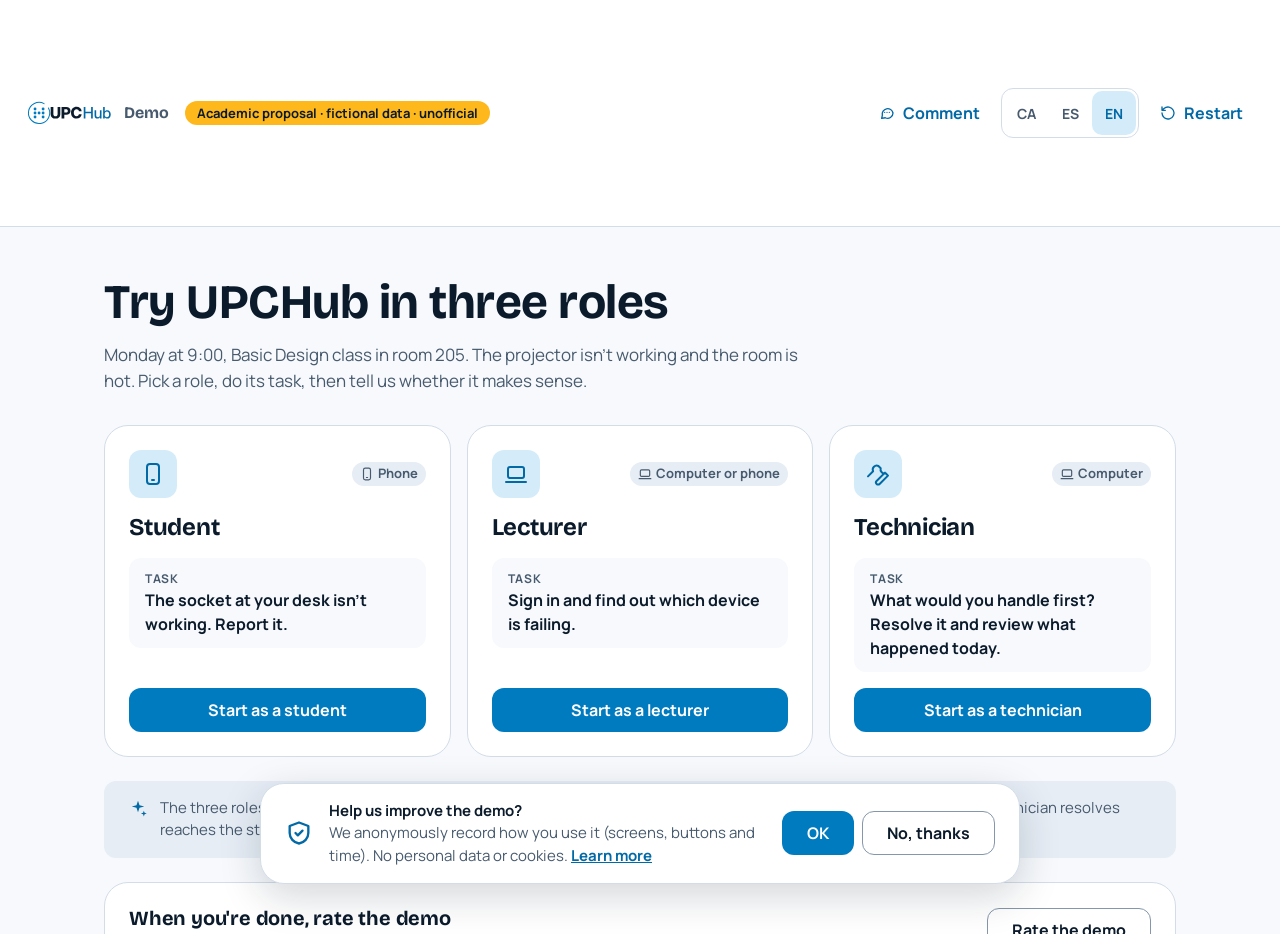
==== commit c63e214e: "Demo v2: registre d'ús anònim i comentaris, app de l'alumne amb pestanyes i notificacions, professor" ====
--- a/demo/index.html
+++ b/demo/index.html
@@ -11,7 +11,7 @@
 <link rel="preconnect" href="https://fonts.googleapis.com">
 <link rel="preconnect" href="https://fonts.gstatic.com" crossorigin>
 <link rel="stylesheet" href="https://fonts.googleapis.com/css2?family=Bricolage+Grotesque:opsz,wght@12..96,600;12..96,700&family=Manrope:wght@400;500;700&display=swap">
-<link rel="stylesheet" href="demo.css?v=13">
+<link rel="stylesheet" href="demo.css?v=25">
 </head>
 <body>
 <a class="skip" href="#main">Salta al contingut</a>
@@ -24,6 +24,7 @@
   </a>
   <span class="flag">Proposta acadèmica · dades fictícies · no oficial</span>
   <div class="tools">
+    <button type="button" class="btn ghost fb-open" id="fb-open" aria-label="Enviar un comentari"><svg aria-hidden="true"><use href="icons.svg#i-chat"/></svg><span class="lbl">Comentari</span></button>
     <div class="lang" role="group" aria-label="Idioma">
       <button type="button" data-lang="ca" aria-pressed="true">CA</button>
       <button type="button" data-lang="es" aria-pressed="false">ES</button>
@@ -40,18 +41,18 @@
   <div class="wrap">
     <div class="intro">
       <h1 id="t-home" tabindex="-1">Prova UPCHub en tres papers</h1>
-      <p>Aula 205, dilluns a les 9:00, classe de Disseny Bàsic. El projector no funciona. Tria un rol, fes la seva tasca i després digues-nos si s'entén.</p>
+      <p>Dilluns a les 9:00, classe de Disseny Bàsic a l'aula 205. El projector no funciona i a l'aula fa calor. Tria un rol, fes la seva tasca i després digues-nos si s'entén.</p>
     </div>
     <ul class="roles">
       <li class="role">
         <div class="top"><span class="ico"><svg aria-hidden="true"><use href="icons.svg#i-phone"/></svg></span><span class="chip"><svg aria-hidden="true"><use href="icons.svg#i-phone"/></svg>Mòbil</span></div>
         <h2>Alumne</h2>
-        <div class="task"><small>Tasca</small><p>Avisa que el projector no funciona.</p></div>
+        <div class="task"><small>Tasca</small><p>L'endoll del teu lloc no funciona. Avisa-ho.</p></div>
         <p class="done" data-dyn data-done="alumne" hidden></p>
         <a class="btn pri block" href="#alumne">Començar com a alumne</a>
       </li>
       <li class="role">
-        <div class="top"><span class="ico"><svg aria-hidden="true"><use href="icons.svg#i-laptop"/></svg></span><span class="chip"><svg aria-hidden="true"><use href="icons.svg#i-laptop"/></svg>Ordinador</span></div>
+        <div class="top"><span class="ico"><svg aria-hidden="true"><use href="icons.svg#i-laptop"/></svg></span><span class="chip"><svg aria-hidden="true"><use href="icons.svg#i-laptop"/></svg>Ordinador o mòbil</span></div>
         <h2>Professor</h2>
         <div class="task"><small>Tasca</small><p>Inicia la sessió i esbrina quin equip falla.</p></div>
         <p class="done" data-dyn data-done="professor" hidden></p>
@@ -60,17 +61,17 @@
       <li class="role">
         <div class="top"><span class="ico"><svg aria-hidden="true"><use href="icons.svg#i-wrench"/></svg></span><span class="chip"><svg aria-hidden="true"><use href="icons.svg#i-laptop"/></svg>Ordinador</span></div>
         <h2>Tècnic</h2>
-        <div class="task"><small>Tasca</small><p>Què atendries primer?</p></div>
+        <div class="task"><small>Tasca</small><p>Què atendries primer? Resol-ho i revisa què ha passat avui.</p></div>
         <p class="done" data-dyn data-done="tecnic" hidden></p>
         <a class="btn pri block" href="#tecnic">Començar com a tècnic</a>
       </li>
     </ul>
-    <p class="note"><svg aria-hidden="true"><use href="icons.svg#i-spark"/></svg><span>Els tres rols comparteixen les dades: el que avisa l'alumne o el professor apareix a la cua del tècnic. Pots obrir-los en pestanyes diferents. Tot queda al teu navegador.</span></p>
+    <p class="note"><svg aria-hidden="true"><use href="icons.svg#i-spark"/></svg><span>Els tres rols comparteixen les dades: el que avisa l'alumne o el professor apareix a la cua del tècnic, i el que resol el tècnic arriba al mòbil de l'alumne. Pots obrir-los en pestanyes diferents.</span></p>
     <div class="end">
       <div><h2>Quan acabis, valora la demo</h2><p>Tres preguntes, menys d'un minut i sense dades personals.</p></div>
       <a class="btn sec" href="#enquesta">Valorar la demo</a>
     </div>
-    <p class="foot">Proposta acadèmica de l'assignatura Disseny Bàsic · UPC · EPSEVG · Equip 02. No és un servei oficial de la universitat.</p>
+    <p class="foot">Proposta acadèmica de l'assignatura Disseny Bàsic · UPC · EPSEVG · Equip 02. No és un servei oficial de la universitat. <a href="#dades">Privacitat i dades</a></p>
   </div>
 </section>
 
@@ -79,53 +80,56 @@
   <div class="rolev is-phone">
     <aside class="tpanel">
       <a class="btn ghost back" href="#"><svg aria-hidden="true"><use href="icons.svg#i-left"/></svg>Tots els rols</a>
-      <h1 id="t-alumne" tabindex="-1">Avisa que el projector no funciona</h1>
-      <p class="hint">Ets a l'aula 205 i el projector no mostra imatge. Fes servir el mòbil com ho faries de veritat.</p>
+      <h1 id="t-alumne" tabindex="-1">L'endoll del teu lloc no funciona. Avisa-ho.</h1>
+      <p class="hint">Ets a classe de Disseny Bàsic, a l'aula 205. El teu portàtil s'està quedant sense bateria i l'endoll de la taula no dona corrent. Fes servir el mòbil com ho faries de veritat.</p>
       <p class="count" id="a-count" data-dyn aria-live="polite"></p>
       <div class="result" id="a-result" data-dyn hidden></div>
     </aside>
     <div class="stage">
       <div class="phone" role="region" aria-label="Mòbil simulat">
-        <div class="sbar" aria-hidden="true"><span>9:00</span><span class="ic"><svg><use href="icons.svg#i-wind"/></svg><span class="bat"></span></span></div>
+        <div class="sbar" aria-hidden="true"><span class="clock" data-dyn></span><span class="ic"><svg><use href="icons.svg#i-wind"/></svg><span class="bat"></span></span></div>
         <div class="screens">
 
-          <!-- A1 · carnet -->
+          <!-- Notificació push dins del mòbil -->
+          <button type="button" class="push" id="a-push" data-dyn hidden></button>
+
+          <!-- A1 · cartera -->
           <div class="scr on" id="a1">
             <div class="sbody">
               <h2 class="wallet-h" tabindex="-1">Cartera</h2>
+              <div id="a-lock" class="lock" data-dyn></div>
               <div>
-                <div class="wcard" role="img" aria-label="Carnet universitari digital d'exemple: Estudiant de prova, UPC · EPSEVG">
-                  <div class="r1"><span class="org">UPC · EPSEVG</span><span class="demo">Exemple · no vàlid</span></div>
-                  <div class="kind"><svg aria-hidden="true"><use href="icons.svg#i-nfc"/></svg>Carnet universitari</div>
-                  <div class="who"><b>Estudiant de prova</b>Grau en Enginyeria de Disseny Industrial</div>
-                </div>
+                <button type="button" class="wcard" id="a-card" aria-pressed="false" aria-label="Carnet universitari digital d'exemple. Toca'l per girar-lo.">
+                  <span class="face front">
+                    <span class="r1"><span class="org">UPC · EPSEVG</span><span class="demo">Exemple · no vàlid</span></span>
+                    <span class="kind"><svg aria-hidden="true"><use href="icons.svg#i-nfc"/></svg>Carnet universitari</span>
+                    <span class="who"><b>Estudiant de prova</b>Grau en Enginyeria de Disseny Industrial</span>
+                  </span>
+                  <span class="face back">
+                    <span class="kind"><svg aria-hidden="true"><use href="icons.svg#i-nfc"/></svg>NFC actiu</span>
+                    <span class="who">Apropa el mòbil al lector per entrar a l'aula, a la biblioteca o als laboratoris.</span>
+                    <span class="demo">Exemple · no vàlid</span>
+                  </span>
+                </button>
                 <div class="wstack" aria-hidden="true"></div>
               </div>
-              <p class="tapnote"><svg aria-hidden="true"><use href="icons.svg#i-nfc"/></svg>Apropa el mòbil al lector de l'aula per entrar</p>
-              <div class="card ctx">
-                <span class="pin"><svg aria-hidden="true"><use href="icons.svg#i-pin"/></svg></span>
-                <div><b>Ets a l'aula 205</b><span>Disseny Bàsic · dilluns 9:00</span></div>
-              </div>
+              <p class="tapnote"><svg aria-hidden="true"><use href="icons.svg#i-nfc"/></svg>Toca el carnet per girar-lo</p>
             </div>
             <div class="sfoot"><button type="button" class="btn pri block" data-go="a2">Obre l'app del campus</button></div>
           </div>
 
-          <!-- A2 · inici d'incidències -->
-          <div class="scr" id="a2" data-pos="next">
+          <!-- A2 · pestanya Aula -->
+          <div class="scr tab" id="a2" data-pos="next">
             <div class="shead">
-              <button type="button" class="ic-btn" data-back="a1" aria-label="Tornar a la cartera"><svg aria-hidden="true"><use href="icons.svg#i-left"/></svg></button>
               <span class="app"><span class="mark"><svg aria-hidden="true"><use href="icons.svg#i-grid"/></svg></span>App del campus</span>
+              <button type="button" class="ic-btn" data-back="a1" aria-label="Tornar a la cartera"><svg aria-hidden="true"><use href="icons.svg#i-nfc"/></svg></button>
             </div>
             <div class="sbody">
-              <h2 tabindex="-1">Incidències</h2>
-              <p class="sub">Avisa de qualsevol problema a l'aula. Arriba directament al servei tècnic.</p>
-              <div class="card ctx">
-                <span class="pin"><svg aria-hidden="true"><use href="icons.svg#i-pin"/></svg></span>
-                <div><b>Aula 205 · detectada</b><span>Pel carnet al mòbil · Disseny Bàsic</span></div>
-              </div>
+              <h2 tabindex="-1">La teva aula</h2>
+              <div class="card now" id="a-now" data-dyn></div>
               <button type="button" class="big-cta" data-go="a3">
                 <span class="i"><svg aria-hidden="true"><use href="icons.svg#i-alert"/></svg></span>
-                <span><b>Avisar d'una incidència</b><span>En 3 tocs, amb l'aula ja inclosa</span></span>
+                <span><b>Avisar d'un problema</b><span>Endolls, clima, llum o mobiliari</span></span>
                 <svg class="chev" aria-hidden="true"><use href="icons.svg#i-right"/></svg>
               </button>
               <h3 class="sec-h">Els teus avisos</h3>
@@ -133,10 +137,28 @@
             </div>
           </div>
 
+          <!-- A5 · pestanya Horari -->
+          <div class="scr tab" id="a5" data-pos="next">
+            <div class="shead"><span class="app"><span class="mark"><svg aria-hidden="true"><use href="icons.svg#i-grid"/></svg></span>App del campus</span></div>
+            <div class="sbody">
+              <h2 tabindex="-1">Horari d'avui</h2>
+              <ol class="tsched" id="a-sched" data-dyn></ol>
+            </div>
+          </div>
+
+          <!-- A6 · pestanya Avisos -->
+          <div class="scr tab" id="a6" data-pos="next">
+            <div class="shead"><span class="app"><span class="mark"><svg aria-hidden="true"><use href="icons.svg#i-grid"/></svg></span>App del campus</span></div>
+            <div class="sbody">
+              <div class="hrow"><h2 tabindex="-1">Notificacions</h2><button type="button" class="btn ghost" id="a-readall">Marcar-les llegides</button></div>
+              <ul class="notes" id="a-notes" data-dyn></ul>
+            </div>
+          </div>
+
           <!-- A3 · formulari -->
           <div class="scr" id="a3" data-pos="next">
             <div class="shead">
-              <button type="button" class="ic-btn" data-back="a2" aria-label="Tornar a incidències"><svg aria-hidden="true"><use href="icons.svg#i-left"/></svg></button>
+              <button type="button" class="ic-btn" data-back="a2" aria-label="Tornar"><svg aria-hidden="true"><use href="icons.svg#i-left"/></svg></button>
               <span class="ttl">Nou avís</span>
             </div>
             <form class="fwrap" id="a-form" novalidate>
@@ -147,28 +169,63 @@
                   <div class="sel">
                     <select id="a-aula" aria-describedby="a-aula-h">
                       <option value="114">Aula 114</option>
-                      <option value="205" selected>Aula 205</option>
+                      <option value="205">Aula 205</option>
+                      <option value="206">Aula 206</option>
                       <option value="302">Aula 302</option>
                     </select>
                     <svg aria-hidden="true"><use href="icons.svg#i-down"/></svg>
                   </div>
-                  <p class="help" id="a-aula-h">Detectada automàticament pel carnet.</p>
+                  <p class="help" id="a-aula-h">La de la teva classe d'ara, detectada pel carnet.</p>
                 </div>
-                <fieldset aria-describedby="a-err">
-                  <legend>Què falla?</legend>
+                <fieldset aria-describedby="a-err a-av">
+                  <legend>Què no funciona?</legend>
                   <div class="types">
-                    <div class="type"><input type="radio" name="a-type" id="at-proj" value="proj"><label for="at-proj"><svg aria-hidden="true"><use href="icons.svg#i-screen"/></svg>Projector</label></div>
                     <div class="type"><input type="radio" name="a-type" id="at-plug" value="plug"><label for="at-plug"><svg aria-hidden="true"><use href="icons.svg#i-plug"/></svg>Endoll</label></div>
-                    <div class="type"><input type="radio" name="a-type" id="at-air" value="air"><label for="at-air"><svg aria-hidden="true"><use href="icons.svg#i-wind"/></svg>Aire</label></div>
-                    <div class="type"><input type="radio" name="a-type" id="at-other" value="other"><label for="at-other"><svg aria-hidden="true"><use href="icons.svg#i-more"/></svg>Altres</label></div>
+                    <div class="type"><input type="radio" name="a-type" id="at-air" value="air"><label for="at-air"><svg aria-hidden="true"><use href="icons.svg#i-temp"/></svg>Clima</label></div>
+                    <div class="type"><input type="radio" name="a-type" id="at-light" value="light"><label for="at-light"><svg aria-hidden="true"><use href="icons.svg#i-bulb"/></svg>Llum</label></div>
+                    <div class="type"><input type="radio" name="a-type" id="at-furn" value="furn"><label for="at-furn"><svg aria-hidden="true"><use href="icons.svg#i-chair"/></svg>Mobiliari</label></div>
                   </div>
-                  <p class="err" id="a-err" hidden><svg aria-hidden="true"><use href="icons.svg#i-alert"/></svg>Tria què falla per enviar l'avís.</p>
+                  <p class="err" id="a-err" hidden><svg aria-hidden="true"><use href="icons.svg#i-alert"/></svg>Tria què no funciona per enviar l'avís.</p>
+                  <p class="help" id="a-av">Projector, so o ordinador? Els gestiona el professor des del tauler de l'aula.</p>
                 </fieldset>
+
+                <div class="detail" data-for="plug" hidden>
+                  <label class="lbl-f" for="a-seat">Quin lloc?</label>
+                  <div class="sel">
+                    <select id="a-seat" data-dyn></select>
+                    <svg aria-hidden="true"><use href="icons.svg#i-down"/></svg>
+                  </div>
+                  <p class="help">El número és a la cantonada de la taula.</p>
+                </div>
+                <fieldset class="detail" data-for="air" hidden>
+                  <legend>Com és?</legend>
+                  <div class="seg">
+                    <input type="radio" name="a-air" id="aa-hot" value="hot"><label for="aa-hot">Fa massa calor</label>
+                    <input type="radio" name="a-air" id="aa-cold" value="cold"><label for="aa-cold">Fa massa fred</label>
+                    <input type="radio" name="a-air" id="aa-stale" value="stale"><label for="aa-stale">Aire carregat</label>
+                  </div>
+                </fieldset>
+                <fieldset class="detail" data-for="light" hidden>
+                  <legend>Com és?</legend>
+                  <div class="seg">
+                    <input type="radio" name="a-light" id="al-off" value="off"><label for="al-off">No s'encén</label>
+                    <input type="radio" name="a-light" id="al-flick" value="flick"><label for="al-flick">Parpelleja</label>
+                  </div>
+                </fieldset>
+                <fieldset class="detail" data-for="furn" hidden>
+                  <legend>Què està malmès?</legend>
+                  <div class="seg">
+                    <input type="radio" name="a-furn" id="af-chair" value="chair"><label for="af-chair">Cadira</label>
+                    <input type="radio" name="a-furn" id="af-desk" value="desk"><label for="af-desk">Taula</label>
+                    <input type="radio" name="a-furn" id="af-blind" value="blind"><label for="af-blind">Persiana</label>
+                  </div>
+                </fieldset>
+
                 <div>
                   <p class="lbl-f">Foto <span class="help">(opcional)</span></p>
                   <button type="button" class="photo-add" id="a-photo-add"><svg aria-hidden="true"><use href="icons.svg#i-photo"/></svg><span>Afegir una foto<small>Simulada: no s'obre la càmera</small></span></button>
                   <div class="photo" id="a-photo" hidden>
-                    <span class="th" role="img" aria-label="Foto simulada d'un projector sense imatge"></span>
+                    <span class="th" role="img" aria-label="Foto simulada de l'avís"></span>
                     <span class="t"><b>Foto afegida</b><span>Simulada</span></span>
                     <button type="button" class="ic-btn" id="a-photo-del" aria-label="Treure la foto"><svg aria-hidden="true"><use href="icons.svg#i-x"/></svg></button>
                   </div>
@@ -183,32 +240,52 @@
             <div class="sbody">
               <span class="okmark" aria-hidden="true"><svg><use href="icons.svg#i-check"/></svg></span>
               <h2 tabindex="-1">Rebuda</h2>
-              <p class="sub">El servei tècnic ja té el teu avís, amb l'estat de l'aula inclòs.</p>
+              <p class="sub">El servei tècnic ja té el teu avís, amb l'aula i l'hora inclosos. Et notificarem quan canviï d'estat.</p>
               <div id="a-sum" data-dyn></div>
             </div>
-            <div class="sfoot"><button type="button" class="btn sec block" data-go="a2">Tornar a incidències</button></div>
-          </div>
-
-        </div>
+            <div class="sfoot"><button type="button" class="btn sec block" data-go="a2">Tornar a l'inici</button></div>
+          </div>
+
+          <!-- A7 · detall d'un avís -->
+          <div class="scr" id="a7" data-pos="next">
+            <div class="shead">
+              <button type="button" class="ic-btn" data-back="a2" aria-label="Tornar"><svg aria-hidden="true"><use href="icons.svg#i-left"/></svg></button>
+              <span class="ttl">El teu avís</span>
+            </div>
+            <div class="sbody" id="a-det" data-dyn></div>
+          </div>
+
+          <nav class="tabbar" id="a-tabbar" aria-label="App del campus" hidden>
+            <button type="button" data-tab="a2"><svg aria-hidden="true"><use href="icons.svg#i-home"/></svg><span>Aula</span></button>
+            <button type="button" data-tab="a5"><svg aria-hidden="true"><use href="icons.svg#i-cal"/></svg><span>Horari</span></button>
+            <button type="button" data-tab="a6"><svg aria-hidden="true"><use href="icons.svg#i-bell"/></svg><span>Avisos</span><b class="bdg" id="a-bdg" data-dyn hidden></b></button>
+          </nav>
+        </div>
+        <span class="homebar" aria-hidden="true"></span>
       </div>
     </div>
   </div>
 </section>
 
-<!-- ================= Professor (ordinador) — fase 3 ================= -->
+<!-- ================= Professor (ordinador o mòbil) ================= -->
 <section class="view" data-view="professor" data-role="professor" aria-labelledby="t-professor" hidden>
-  <div class="rolev">
+  <div class="rolev" id="b-rolev" data-dev="desk">
     <aside class="tpanel">
       <a class="btn ghost back" href="#"><svg aria-hidden="true"><use href="icons.svg#i-left"/></svg>Tots els rols</a>
       <h1 id="t-professor" tabindex="-1">Inicia la sessió i esbrina quin equip falla</h1>
-      <p class="hint">Arribes a l'aula 205 per fer classe. A la paret hi ha un lector NFC i a la taula, la pantalla de l'aula.</p>
+      <p class="hint">Arribes a l'aula 205 per fer classe. Pots fer servir la pantalla de l'aula o el teu mòbil: tots dos mostren el mateix tauler.</p>
+      <div class="devsw" role="group" aria-label="Veure com a">
+        <button type="button" data-dev="desk" aria-pressed="true"><svg aria-hidden="true"><use href="icons.svg#i-laptop"/></svg>Pantalla de l'aula</button>
+        <button type="button" data-dev="mobile" aria-pressed="false"><svg aria-hidden="true"><use href="icons.svg#i-phone"/></svg>Mòbil del professor</button>
+      </div>
       <p class="count" id="b-count" data-dyn aria-live="polite"></p>
       <div class="result" id="b-result" data-dyn hidden></div>
     </aside>
     <div class="stage">
-      <div class="monitor" role="region" aria-label="Pantalla de l'aula simulada">
-
-        <!-- B1 · accés amb el carnet -->
+      <div class="monitor" role="region" aria-label="Tauler de l'aula simulat">
+        <div class="sbar mon-only" aria-hidden="true"><span class="clock" data-dyn></span><span class="ic"><svg><use href="icons.svg#i-wind"/></svg><span class="bat"></span></span></div>
+
+        <!-- B1 · accés -->
         <div class="scr on" id="b1">
           <div class="login">
             <img class="login-logo" src="../assets/upchub-anillo-H-horizontal-oscuro.svg" alt="UPCHub">
@@ -219,7 +296,7 @@
               <span class="pad"><svg><use href="icons.svg#i-nfc"/></svg></span>
               <span class="card-in"><svg><use href="icons.svg#i-phone"/></svg></span>
             </div>
-            <p class="lead">Toca el lector amb el carnet del mòbil</p>
+            <p class="lead"><span class="only-desk">Toca el lector amb el carnet del mòbil</span><span class="only-mob">Apropa el mòbil al lector de la porta</span></p>
             <button type="button" class="btn light" id="b-nfc"><svg aria-hidden="true"><use href="icons.svg#i-nfc"/></svg>Simular toc NFC</button>
             <p class="small">A l'aula real n'hi ha prou d'apropar el mòbil al lector, sense contrasenyes.</p>
           </div>
@@ -236,43 +313,37 @@
           </div>
         </div>
 
-        <!-- B3 · tauler de l'aula -->
+        <!-- B3 · tauler -->
         <div class="scr" id="b3">
           <div class="dhead">
             <div class="dt">
               <img src="../assets/upchub-anillo-H-color.svg" alt="" width="32" height="32">
-              <div><h2 tabindex="-1">Aula 205</h2><span>Disseny Bàsic · dilluns 9:00–11:00</span></div>
-            </div>
-            <div class="who"><span class="avatar" aria-hidden="true">P</span><span class="nm">Professor/a de prova</span><button type="button" class="btn ghost" data-back="b1">Tancar sessió</button></div>
-          </div>
-          <div class="ibody">
+              <div><h2 tabindex="-1" id="b-room-h" data-dyn>Aula 205</h2><span>Disseny Bàsic · 9:00–11:00 · 24 alumnes</span></div>
+            </div>
+            <div class="who"><span class="avatar" aria-hidden="true">P</span><span class="nm">Professor/a de prova</span><button type="button" class="btn ghost" id="b-logout">Tancar sessió</button></div>
+          </div>
+          <div class="ibody">
+            <div class="moved" id="b-moved" data-dyn hidden></div>
             <p class="summary" id="b-summary" data-dyn aria-live="polite"></p>
             <div class="dgrid">
               <section class="panel" aria-labelledby="h-eq">
-                <h3 id="h-eq">Equips</h3>
+                <h3 id="h-eq">Equips <span class="small">· toca'n un per veure'l</span></h3>
                 <ul class="eqs" id="b-eqs" data-dyn></ul>
               </section>
               <section class="panel" aria-labelledby="h-env">
                 <h3 id="h-env">Ambient</h3>
-                <div class="envs">
-                  <div class="env"><svg aria-hidden="true"><use href="icons.svg#i-temp"/></svg><b>22 °C</b><span>Temperatura · objectiu 21–23 °C</span></div>
-                  <div class="env"><svg aria-hidden="true"><use href="icons.svg#i-wind"/></svg><b>640 ppm</b><span>CO₂ · aire bo</span></div>
-                </div>
-                <p class="small">Climatització automàtica segons ocupació i horari.</p>
+                <div class="envs" id="b-env" data-dyn></div>
+                <button type="button" class="btn sec env-btn" id="b-clima"><svg aria-hidden="true"><use href="icons.svg#i-temp"/></svg>Ajustar la climatització</button>
               </section>
-              <section class="panel" aria-labelledby="h-sch">
-                <h3 id="h-sch">Horari d'avui</h3>
-                <ol class="sched">
-                  <li class="now"><b>9:00</b><span>Disseny Bàsic</span><span class="chip">Ara</span></li>
-                  <li><b>11:00</b><span>Aula lliure</span></li>
-                  <li><b>12:00</b><span>Expressió Gràfica</span></li>
-                </ol>
+              <section class="panel" aria-labelledby="h-rep">
+                <h3 id="h-rep">Avisos de l'alumnat</h3>
+                <ul class="reps" id="b-reps" data-dyn></ul>
               </section>
             </div>
             <p class="small">Dades d'exemple.</p>
           </div>
           <div class="dfoot">
-            <p>Alguna cosa no funciona?</p>
+            <button type="button" class="btn sec" data-go="b8"><svg aria-hidden="true"><use href="icons.svg#i-move"/></svg>Canviar d'aula</button>
             <button type="button" class="btn pri" data-go="b4"><svg aria-hidden="true"><use href="icons.svg#i-spark"/></svg>Tinc un problema</button>
           </div>
         </div>
@@ -285,11 +356,11 @@
           </div>
           <div class="ibody">
             <h2 tabindex="-1">Provem-ho junts</h2>
-            <p class="bubble">He vist que el projector no rep senyal del dock. Prova aquests tres passos:</p>
-            <ol class="aisteps">
-              <li><span class="n" aria-hidden="true">1</span><div><b>Comprova que el projector està encès</b><span>El llum del frontal ha de ser verd, no taronja.</span></div></li>
-              <li><span class="n" aria-hidden="true">2</span><div><b>Reinicia la sortida de vídeo del dock</b><span>Mantén premut el botó de vídeo del dock 3 segons.</span></div></li>
-              <li><span class="n" aria-hidden="true">3</span><div><b>Tria l'entrada HDMI 1</b><span>Amb el comandament del projector, botó «Source».</span></div></li>
+            <p class="bubble">He vist que el projector no rep senyal del dock. Prova aquests tres passos i marca'ls a mesura que els facis:</p>
+            <ol class="aisteps" id="b-steps">
+              <li><label><input type="checkbox" value="0"><span class="n" aria-hidden="true">1</span><span class="tx"><b>Comprova que el projector està encès</b><span>El llum del frontal ha de ser verd, no taronja.</span></span></label></li>
+              <li><label><input type="checkbox" value="1"><span class="n" aria-hidden="true">2</span><span class="tx"><b>Reinicia la sortida de vídeo del dock</b><span>Mantén premut el botó de vídeo del dock 3 segons.</span></span></label></li>
+              <li><label><input type="checkbox" value="2"><span class="n" aria-hidden="true">3</span><span class="tx"><b>Tria l'entrada HDMI 1</b><span>Amb el comandament del projector, botó «Source».</span></span></label></li>
             </ol>
             <div class="ask">
               <p id="b-ask">Funciona ara?</p>
@@ -325,8 +396,8 @@
             <h2 tabindex="-1">Avís enviat</h2>
             <p class="sub" id="b-sent" data-dyn></p>
             <div class="narrow" id="b-track" data-dyn></div>
-            <div class="card ctx narrow"><span class="pin"><svg aria-hidden="true"><use href="icons.svg#i-laptop"/></svg></span><div><b>Mentrestant</b><span>L'àudio i l'ordinador funcionen: pots començar la classe i projectar quan arribi el tècnic.</span></div></div>
-            <button type="button" class="btn sec" data-back="b3">Tornar al tauler</button>
+            <div class="card ctx narrow"><span class="pin"><svg aria-hidden="true"><use href="icons.svg#i-move"/></svg></span><div><b>No pots esperar?</b><span>Pots traslladar la classe a una aula lliure i avisar l'alumnat amb una notificació.</span></div></div>
+            <div class="acts"><button type="button" class="btn sec" data-back="b3">Tornar al tauler</button><button type="button" class="btn ghost" data-go="b8">Canviar d'aula</button></div>
           </div>
         </div>
 
@@ -340,35 +411,93 @@
           </div>
         </div>
 
+        <!-- B8 · canvi d'aula: tria -->
+        <div class="scr" id="b8">
+          <div class="dhead">
+            <button type="button" class="ic-btn" data-back="b3" aria-label="Tornar al tauler"><svg aria-hidden="true"><use href="icons.svg#i-left"/></svg></button>
+            <span class="ai"><svg aria-hidden="true"><use href="icons.svg#i-move"/></svg>Canvi d'aula</span>
+          </div>
+          <div class="ibody">
+            <h2 tabindex="-1">On vols continuar la classe?</h2>
+            <p class="sub">Aules de la planta i properes, segons l'horari real. Necessites lloc per a 24 alumnes fins a les 11:00.</p>
+            <fieldset><legend class="sr">Aules disponibles</legend><div class="rooms" id="b-rooms" data-dyn></div></fieldset>
+            <p class="err" id="b-room-err" hidden><svg aria-hidden="true"><use href="icons.svg#i-alert"/></svg>Tria una aula per continuar.</p>
+            <div class="acts"><button type="button" class="btn pri" id="b-room-next">Continuar</button><button type="button" class="btn ghost" data-back="b3">Cancel·lar</button></div>
+          </div>
+        </div>
+
+        <!-- B9 · canvi d'aula: confirmació -->
+        <div class="scr" id="b9">
+          <div class="dhead">
+            <button type="button" class="ic-btn" data-back="b8" aria-label="Tornar a la tria d'aula"><svg aria-hidden="true"><use href="icons.svg#i-left"/></svg></button>
+            <span class="ai"><svg aria-hidden="true"><use href="icons.svg#i-move"/></svg>Canvi d'aula</span>
+          </div>
+          <div class="ibody">
+            <h2 tabindex="-1">Revisa l'avís per a l'alumnat</h2>
+            <p class="sub">Arribarà com a notificació a l'app del campus de les 24 persones matriculades. El servei tècnic també ho veurà.</p>
+            <div class="pushprev" id="b-pushprev" data-dyn></div>
+            <div class="acts">
+              <button type="button" class="btn pri" id="b-move-send"><span class="spin" aria-hidden="true" hidden></span><svg class="idle" aria-hidden="true"><use href="icons.svg#i-send"/></svg><span class="idle">Enviar la notificació</span><span class="busy" hidden>Enviant…</span></button>
+              <button type="button" class="btn ghost" data-back="b3">Cancel·lar</button>
+            </div>
+          </div>
+        </div>
+
+        <!-- B10 · canvi fet -->
+        <div class="scr" id="b10">
+          <div class="ibody center">
+            <span class="okmark" aria-hidden="true"><svg><use href="icons.svg#i-check"/></svg></span>
+            <h2 tabindex="-1">Alumnat avisat</h2>
+            <p class="sub" id="b-moved-msg" data-dyn></p>
+            <p class="small">Obre el rol d'alumne en una altra pestanya per veure com arriba la notificació.</p>
+            <button type="button" class="btn sec" data-back="b3">Tornar al tauler</button>
+          </div>
+        </div>
+
+        <!-- Full lateral: detall d'equip i climatització -->
+        <div class="sheet-bg" id="b-sheet-bg" hidden></div>
+        <div class="sheet" id="b-sheet" role="dialog" aria-modal="true" aria-labelledby="b-sheet-h" hidden>
+          <div class="sheet-h"><h3 id="b-sheet-h" tabindex="-1" data-dyn></h3><button type="button" class="ic-btn" id="b-sheet-x" aria-label="Tancar"><svg aria-hidden="true"><use href="icons.svg#i-x"/></svg></button></div>
+          <div class="sheet-b" id="b-sheet-b" data-dyn></div>
+        </div>
       </div>
     </div>
   </div>
 </section>
 
-<!-- ================= Tècnic (ordinador) — fase 4 ================= -->
+<!-- ================= Tècnic (ordinador) ================= -->
 <section class="view" data-view="tecnic" data-role="tecnic" aria-labelledby="t-tecnic" hidden>
   <div class="rolev">
     <aside class="tpanel">
       <a class="btn ghost back" href="#"><svg aria-hidden="true"><use href="icons.svg#i-left"/></svg>Tots els rols</a>
       <h1 id="t-tecnic" tabindex="-1">Què atendries primer?</h1>
-      <p class="hint">Treballes al servei tècnic del campus. Mira la cua d'avisos, obre el que atendries primer i deixa'l resolt.</p>
+      <p class="hint">Treballes al servei tècnic del campus. Obre l'avís que atendries primer i deixa'l resolt. Després mira a l'historial què ha canviat avui.</p>
       <p class="count" id="c-count" data-dyn aria-live="polite"></p>
       <div class="result" id="c-result" data-dyn hidden></div>
     </aside>
     <div class="stage">
       <div class="monitor console" role="region" aria-label="Consola del servei tècnic simulada">
+        <div class="dhead">
+          <div class="dt"><span class="avatar" aria-hidden="true"><svg><use href="icons.svg#i-wrench"/></svg></span><div><p class="ctitle">Servei tècnic</p><span>Campus EPSEVG · <span class="clock" data-dyn></span></span></div></div>
+          <div class="ctabs" role="group" aria-label="Seccions">
+            <button type="button" data-ctab="c1" aria-pressed="true"><svg aria-hidden="true"><use href="icons.svg#i-list"/></svg>Cua <b id="c-open" data-dyn></b></button>
+            <button type="button" data-ctab="c4" aria-pressed="false"><svg aria-hidden="true"><use href="icons.svg#i-clock"/></svg>Historial del dia</button>
+          </div>
+        </div>
 
         <!-- C1 · cua -->
         <div class="scr on" id="c1">
-          <div class="dhead">
-            <div class="dt"><span class="avatar" aria-hidden="true"><svg><use href="icons.svg#i-wrench"/></svg></span><div><h2 tabindex="-1">Cua d'incidències</h2><span>Servei tècnic · campus EPSEVG</span></div></div>
-            <p class="qcount" id="c-open" data-dyn></p>
-          </div>
-          <div class="ibody">
-            <p class="small">Ordenada per prioritat: P = gravetat × urgència × impacte.</p>
+          <div class="ibody">
+            <div class="hrow"><h2 tabindex="-1">Cua d'incidències</h2><p class="small">Ordenada per prioritat: P = gravetat × urgència × impacte.</p></div>
+            <div class="chips" role="group" aria-label="Filtrar la cua">
+              <button type="button" data-qf="all" aria-pressed="true">Totes</button>
+              <button type="button" data-qf="crit" aria-pressed="false">Urgents (P ≥ 6)</button>
+              <button type="button" data-qf="new" aria-pressed="false">Noves</button>
+              <button type="button" data-qf="mine" aria-pressed="false">En curs</button>
+            </div>
             <ol class="queue" id="c-queue" data-dyn></ol>
             <details class="done-list">
-              <summary>Resoltes</summary>
+              <summary>Resoltes avui</summary>
               <ul id="c-done" data-dyn></ul>
             </details>
           </div>
@@ -376,17 +505,19 @@
 
         <!-- C2 · fitxa -->
         <div class="scr" id="c2">
-          <div class="dhead">
-            <button type="button" class="ic-btn" data-back="c1" aria-label="Tornar a la cua"><svg aria-hidden="true"><use href="icons.svg#i-left"/></svg></button>
-            <span class="ai">Fitxa de la incidència</span>
-          </div>
-          <div class="ibody">
+          <div class="ibody">
+            <button type="button" class="btn ghost back-in" data-back="c1"><svg aria-hidden="true"><use href="icons.svg#i-left"/></svg>Tornar a la cua</button>
             <div class="ftitle" id="c-title" data-dyn></div>
             <div class="card" id="c-ficha" data-dyn></div>
-            <div class="acts">
+            <div class="acts" id="c-acts">
+              <button type="button" class="btn sec" id="c-start"><svg aria-hidden="true"><use href="icons.svg#i-wrench"/></svg>Començar a atendre-la</button>
               <button type="button" class="btn pri" id="c-resolve"><svg aria-hidden="true"><use href="icons.svg#i-check"/></svg>Marcar com a resolta</button>
-              <button type="button" class="btn ghost" data-back="c1">Tornar a la cua</button>
-            </div>
+            </div>
+            <fieldset class="card resbox" id="c-res" hidden>
+              <legend>Què has fet?</legend>
+              <div class="opts" id="c-res-opts" data-dyn></div>
+              <div class="acts"><button type="button" class="btn pri" id="c-confirm">Confirmar i tancar</button><button type="button" class="btn ghost" id="c-res-x">Cancel·lar</button></div>
+            </fieldset>
           </div>
         </div>
 
@@ -396,16 +527,32 @@
             <span class="okmark" aria-hidden="true"><svg><use href="icons.svg#i-check"/></svg></span>
             <h2 tabindex="-1">Incidència resolta</h2>
             <p class="sub" id="c-done-msg" data-dyn></p>
-            <button type="button" class="btn sec" data-back="c1">Tornar a la cua</button>
-          </div>
-        </div>
-
+            <div class="acts"><button type="button" class="btn sec" data-back="c1">Tornar a la cua</button><button type="button" class="btn ghost" data-go="c4">Veure l'historial del dia</button></div>
+          </div>
+        </div>
+
+        <!-- C4 · historial del dia -->
+        <div class="scr" id="c4">
+          <div class="ibody">
+            <div class="hrow"><h2 tabindex="-1">Historial d'avui</h2><p class="small">Tot el que ha passat i ha canviat a les aules des de les 7:30.</p></div>
+            <div class="filters">
+              <div class="sel"><label class="sr" for="c-lf-aula">Aula</label><select id="c-lf-aula"><option value="">Totes les aules</option><option value="114">Aula 114</option><option value="205">Aula 205</option><option value="206">Aula 206</option><option value="302">Aula 302</option></select><svg aria-hidden="true"><use href="icons.svg#i-down"/></svg></div>
+              <div class="chips" role="group" aria-label="Filtrar per tipus">
+                <button type="button" data-lf="all" aria-pressed="true">Tot</button>
+                <button type="button" data-lf="inc" aria-pressed="false">Avisos</button>
+                <button type="button" data-lf="chg" aria-pressed="false">Canvis</button>
+                <button type="button" data-lf="auto" aria-pressed="false">Automàtic</button>
+              </div>
+            </div>
+            <ol class="daylog" id="c-log" data-dyn></ol>
+          </div>
+        </div>
       </div>
     </div>
   </div>
 </section>
 
-<!-- ================= Enquesta — fase 5 ================= -->
+<!-- ================= Enquesta ================= -->
 <section class="view" data-view="enquesta" aria-labelledby="t-enquesta" hidden>
   <div class="wrap survey">
     <a class="btn ghost back" href="#"><svg aria-hidden="true"><use href="icons.svg#i-left"/></svg>Tots els rols</a>
@@ -451,7 +598,7 @@
 
       <div class="privacy">
         <h2>Què s'envia</h2>
-        <p>Si prems «Enviar respostes», s'envien de manera anònima les tres respostes, el temps i els passos de cada tasca, l'idioma i si fas servir mòbil o ordinador. No fem servir galetes ni analítica.</p>
+        <p>Si prems «Enviar respostes», s'envien de manera anònima les tres respostes, el temps i els passos de cada tasca, l'idioma i si fas servir mòbil o ordinador. No fem servir galetes ni analítica de tercers.</p>
       </div>
       <p class="err" id="s-e3" role="alert" hidden><svg aria-hidden="true"><use href="icons.svg#i-alert"/></svg>No s'ha pogut enviar. Comprova la connexió i torna-ho a provar.</p>
       <div class="acts">
@@ -469,11 +616,74 @@
   </div>
 </section>
 
+<!-- ================= Privacitat i dades ================= -->
+<section class="view" data-view="dades" aria-labelledby="t-dades" hidden>
+  <div class="wrap survey">
+    <a class="btn ghost back" href="#"><svg aria-hidden="true"><use href="icons.svg#i-left"/></svg>Tots els rols</a>
+    <div class="intro">
+      <h1 id="t-dades" tabindex="-1">Privacitat i dades</h1>
+      <p>Per millorar la demo registrem com s'utilitza: quines pantalles s'obren, quins botons es premen i quant es triga a fer cada tasca. Ho fem de manera anònima i només si ho acceptes.</p>
+    </div>
+    <section class="panel">
+      <h2>Què es registra</h2>
+      <ul class="plist">
+        <li>Un identificador aleatori de la sessió, que no et identifica.</li>
+        <li>Les pantalles i els botons que fas servir, amb l'hora.</li>
+        <li>El temps i els passos de cada tasca, l'idioma i si és mòbil o ordinador.</li>
+        <li>Els comentaris i les respostes que decideixis enviar.</li>
+      </ul>
+      <p class="small">No es registra el que escrius als camps de text, excepte als comentaris i a l'enquesta quan els envies. No fem servir galetes ni analítica de tercers.</p>
+    </section>
+    <section class="panel">
+      <h2>La teva elecció</h2>
+      <p id="d-state" data-dyn></p>
+      <div class="acts"><button type="button" class="btn pri" data-consent="yes">Acceptar el registre</button><button type="button" class="btn sec" data-consent="no">No vull que es registri</button></div>
+    </section>
+    <section class="panel">
+      <h2>Dades en aquest navegador</h2>
+      <p id="d-local" data-dyn></p>
+      <div class="acts"><button type="button" class="btn sec" id="d-dl"><svg aria-hidden="true"><use href="icons.svg#i-download"/></svg>Descarregar (JSON)</button><button type="button" class="btn ghost" id="d-clear"><svg aria-hidden="true"><use href="icons.svg#i-trash"/></svg>Esborrar-les</button></div>
+    </section>
+  </div>
+</section>
+
 </main>
 
+<!-- Avís de registre (no bloqueja la demo) -->
+<div class="consent" id="consent" role="region" aria-labelledby="consent-h" hidden>
+  <svg aria-hidden="true"><use href="icons.svg#i-shield"/></svg>
+  <div class="ctext">
+    <p id="consent-h"><b>Ens ajudes a millorar la demo?</b></p>
+    <p>Registrem de manera anònima com la fas servir (pantalles, botons i temps). Sense dades personals ni galetes. <a href="#dades">Més informació</a></p>
+  </div>
+  <div class="acts"><button type="button" class="btn pri" data-consent="yes">D'acord</button><button type="button" class="btn sec" data-consent="no">No, gràcies</button></div>
+</div>
+
+<!-- Comentari ràpid des de qualsevol pantalla -->
+<dialog class="fb" id="fb" aria-labelledby="fb-h">
+  <form id="fb-form" novalidate>
+    <div class="fb-head"><h2 id="fb-h">Envia'ns un comentari</h2><button type="button" class="ic-btn" id="fb-x" aria-label="Tancar"><svg aria-hidden="true"><use href="icons.svg#i-x"/></svg></button></div>
+    <p class="small" id="fb-ctx" data-dyn></p>
+    <fieldset>
+      <legend class="lbl-f">De què es tracta?</legend>
+      <div class="seg">
+        <input type="radio" name="fb-k" id="fk-lost" value="perdut"><label for="fk-lost">M'he perdut</label>
+        <input type="radio" name="fb-k" id="fk-text" value="text"><label for="fk-text">Un text confús</label>
+        <input type="radio" name="fb-k" id="fk-bug" value="error"><label for="fk-bug">Alguna cosa no va</label>
+        <input type="radio" name="fb-k" id="fk-idea" value="idea"><label for="fk-idea">Una idea</label>
+      </div>
+    </fieldset>
+    <label class="lbl-f" for="fb-t">Explica-ho</label>
+    <textarea id="fb-t" rows="4" maxlength="600" aria-describedby="fb-h2 fb-err"></textarea>
+    <p class="help" id="fb-h2">No hi escriguis el teu nom ni cap altra dada personal.</p>
+    <p class="err" id="fb-err" hidden><svg aria-hidden="true"><use href="icons.svg#i-alert"/></svg>Escriu alguna cosa abans d'enviar.</p>
+    <div class="acts"><button type="submit" class="btn pri"><svg aria-hidden="true"><use href="icons.svg#i-send"/></svg>Enviar</button><button type="button" class="btn ghost" id="fb-cancel">Cancel·lar</button></div>
+  </form>
+</dialog>
+
 <div class="toast" id="toast" role="status" aria-live="polite" data-dyn></div>
 
-<script src="i18n-demo.js?v=13"></script>
-<script src="demo.js?v=13"></script>
+<script src="i18n-demo.js?v=25"></script>
+<script src="demo.js?v=25"></script>
 </body>
 </html>
--- a/demo/demo.css
+++ b/demo/demo.css
@@ -45,6 +45,7 @@
 svg{width:1em;height:1em;flex:none}
 img{display:block}
 :focus-visible{outline:2px solid var(--focus-ring);outline-offset:2px}
+[tabindex="-1"]:focus{outline:none}
 ::selection{background:var(--brand-tint);color:var(--ink)}
 input,textarea,select{caret-color:var(--brand-text);accent-color:var(--brand)}
 .result .nums b,.qrow .pv b,.env b{font-variant-numeric:tabular-nums}
@@ -144,6 +145,7 @@
 .scr{position:absolute;inset:0;display:flex;flex-direction:column;background:var(--surface-100);transition:transform 260ms var(--ease-out),opacity 200ms ease}
 .scr[data-pos="next"]{transform:translateX(28px);opacity:0;pointer-events:none}
 .scr[data-pos="prev"]{transform:translateX(-28px);opacity:0;pointer-events:none}
+.scr[data-pos="fade"]{transform:none;opacity:0;pointer-events:none}
 .scr:not(.on){visibility:hidden}
 .scr.on,.scr.leaving{visibility:visible}
 .shead{display:flex;align-items:center;gap:var(--space-1);min-height:56px;padding:0 var(--space-2)}
@@ -352,17 +354,19 @@
 .panel{background:var(--surface-0);border:1px solid var(--line);border-radius:var(--radius-md);padding:var(--space-4) var(--space-5)}
 .panel h3{font-size:1rem;margin-bottom:var(--space-3)}
 .eqs{list-style:none;margin:0;padding:0;display:grid;grid-template-columns:1fr 1fr;gap:var(--space-2)}
-.eqs li{display:flex;flex-direction:column;gap:var(--space-2);padding:var(--space-3) var(--space-4);border:1px solid var(--line);border-radius:var(--radius-md);transition:background-color 300ms ease,border-color 300ms ease}
-.eqs li svg{width:24px;height:24px;color:var(--ink-muted)}
-.eqs li b{font-size:.9375rem}
+.eqb{display:flex;flex-direction:column;align-items:flex-start;gap:var(--space-2);width:100%;height:100%;padding:var(--space-3) var(--space-4);text-align:left;background:var(--surface-0);border:1px solid var(--line);border-radius:var(--radius-md);transition:background-color 300ms ease,border-color 160ms ease,transform 160ms var(--ease-out)}
+.eqb:active{transform:scale(.97)}
+@media (hover:hover) and (pointer:fine){.eqb:hover{border-color:var(--brand-text)}}
+.eqb svg{width:24px;height:24px;color:var(--ink-muted)}
+.eqb b{font-size:.9375rem}
 .st{display:flex;align-items:center;gap:6px;font-size:.8125rem;font-weight:700;color:var(--ink-muted)}
 .st i{width:10px;height:10px;border-radius:50%;background:var(--ok);flex:none}
-.eqs li.bad{border-color:var(--c-crit);background:var(--c-crit-soft)}
-.eqs li.bad svg{color:var(--c-crit)}
-.eqs li.bad .st{color:var(--ink)}
-.eqs li.bad .st i{background:var(--c-crit)}
-.eqs li.warn .st i{background:var(--c-alt)}
-.eqs li.ok-new{animation:okflash 900ms var(--ease-out)}
+.eqb.bad{border-color:var(--c-crit);background:var(--c-crit-soft)}
+.eqb.bad svg{color:var(--c-crit)}
+.eqb.bad .st{color:var(--ink)}
+.eqb.bad .st i{background:var(--c-crit)}
+.eqb.warn .st i{background:var(--c-alt)}
+.eqb.ok-new{animation:okflash 900ms var(--ease-out)}
 @keyframes okflash{0%{background:var(--ok-soft);border-color:var(--ok)}100%{background:transparent}}
 .envs{display:flex;flex-direction:column;gap:var(--space-3)}
 .env{display:grid;grid-template-columns:24px 1fr;column-gap:var(--space-3);align-items:center}
@@ -400,21 +404,29 @@
 .ficha .pf{font-size:.8125rem;color:var(--ink-muted);margin-left:var(--space-2)}
 #b-ficha{max-width:720px}
 
-@media (max-width:899px){
+/* L'interior del tauler s'adapta a l'amplada de la pantalla simulada, no de la finestra */
+.monitor{container:mon/inline-size}
+@container mon (max-width:760px){
   .dgrid{grid-template-columns:1fr}
   .dgrid .panel:first-child{grid-row:auto}
+}
+@container mon (max-width:600px){
+  .ibody{padding:var(--space-4)}
+  .dhead{padding:var(--space-3) var(--space-4)}
+  .dhead .who .nm{display:none}
+  .dfoot{padding:var(--space-3) var(--space-4);justify-content:space-between}
+  .dfoot .btn{flex:1;padding:0 var(--space-3)}
+  .ficha{grid-template-columns:1fr;gap:var(--space-1)}
+  .ficha dd{margin-bottom:var(--space-3)}
+  .qrow{grid-template-columns:56px 1fr;gap:var(--space-3)}
+  .qrow .side{grid-column:2;flex-direction:row;align-items:center;flex-wrap:wrap;padding-bottom:var(--space-1)}
+  .qrow .pv{grid-row:span 2}
+  .login .reader{margin:var(--space-2) 0}
 }
 @media (max-width:599px){
   .rolev:not(.is-phone) .stage{margin:0 calc(var(--space-4) * -1)}
   .monitor{border:0;border-radius:0;box-shadow:none;min-height:0}
   .monitor .scr{min-height:560px}
-  .ibody{padding:var(--space-4)}
-  .dhead{padding:var(--space-3) var(--space-4)}
-  .dhead .who .nm{display:none}
-  .dfoot{padding:var(--space-3) var(--space-4);justify-content:space-between}
-  .eqs{grid-template-columns:1fr 1fr}
-  .ficha{grid-template-columns:1fr;gap:var(--space-1)}
-  .ficha dd{margin-bottom:var(--space-3)}
 }
 
 /* ================= Tècnic: consola ================= */
@@ -452,11 +464,6 @@
 .thumb{width:96px;height:72px;border-radius:var(--radius-sm);background:linear-gradient(160deg,#1c2b3a,#3b4d60);position:relative}
 .thumb::before{content:"";position:absolute;left:14px;right:14px;top:12px;bottom:20px;border-radius:3px;background:#0b141d;box-shadow:inset 0 0 0 2px #56687a}
 .gui{font-size:.8125rem;color:var(--ink-muted);display:block;margin-top:var(--space-1)}
-@media (max-width:599px){
-  .qrow{grid-template-columns:56px 1fr;gap:var(--space-3)}
-  .qrow .side{grid-column:2;flex-direction:row;align-items:center;flex-wrap:wrap;padding-bottom:var(--space-1)}
-  .qrow .pv{grid-row:span 2}
-}
 
 /* ================= Enquesta ================= */
 .survey{max-width:760px;display:flex;flex-direction:column;gap:var(--space-5)}
@@ -495,6 +502,187 @@
   .seg:not(.scale) label{flex:1 1 100%;justify-content:flex-start}
 }
 
+/* ================= v2: alumne ================= */
+.homebar{position:absolute;left:50%;bottom:6px;z-index:6;width:120px;height:5px;margin-left:-60px;border-radius:3px;background:var(--ink);opacity:.35}
+.wcard{width:100%;border:0;font:inherit;text-align:left;cursor:pointer;perspective:1200px;transition:transform 160ms var(--ease-out)}
+.wcard:active{transform:scale(.98)}
+.wcard .face{position:absolute;inset:0;display:flex;flex-direction:column;justify-content:space-between;padding:var(--space-4) var(--space-5);backface-visibility:hidden;transition:opacity 220ms ease,transform 420ms var(--ease-in-out)}
+.wcard .back{opacity:0;transform:rotateY(-90deg)}
+.wcard.flip .front{opacity:0;transform:rotateY(90deg)}
+.wcard.flip .back{opacity:1;transform:none}
+.wcard .back .who{font-size:.875rem;max-width:30ch}
+.wcard .back .demo{align-self:flex-start}
+.lock{display:flex;flex-direction:column;gap:var(--space-2)}
+.lockn{display:flex;flex-direction:column;gap:2px;width:100%;padding:var(--space-3) var(--space-4);text-align:left;font-size:.875rem;color:var(--ink);background:var(--surface-0);border:1px solid var(--line);border-radius:18px;box-shadow:var(--shadow);transition:transform 160ms var(--ease-out)}
+.lockn:not(.static):active{transform:scale(.98)}
+.lockn .lk-h{display:flex;align-items:center;gap:var(--space-2);font-size:.75rem;color:var(--ink-muted)}
+.lockn .lk-h svg{width:16px;height:16px;padding:2px;border-radius:5px;background:var(--brand);color:#fff}
+.lockn .lk-h time{margin-left:auto}
+.lockn>b{font-size:.9375rem}
+.push{position:absolute;left:var(--space-3);right:var(--space-3);top:var(--space-2);z-index:8;display:flex;flex-direction:column;gap:2px;padding:var(--space-3) var(--space-4);text-align:left;font-size:.875rem;color:var(--ink);background:var(--surface-0);border:1px solid var(--line);border-radius:18px;box-shadow:0 8px 30px rgba(11,27,43,.22)}
+.push:not([hidden]){animation:drop 380ms var(--ease-out)}
+.push .lk-h{display:flex;align-items:center;gap:var(--space-2);font-size:.75rem;color:var(--ink-muted)}
+.push .lk-h svg{width:16px;height:16px;padding:2px;border-radius:5px;background:var(--brand);color:#fff}
+.push .lk-h time{margin-left:auto}
+.push>b{font-size:.9375rem}
+@keyframes drop{from{opacity:0;transform:translateY(-110%)}to{opacity:1;transform:none}}
+.shead{justify-content:space-between}
+.shead .ic-btn:first-child{margin-right:auto}
+.shead .ic-btn:first-child+.ttl{margin-right:auto}
+.scr.tab .sbody{padding-bottom:88px}
+.tabbar{position:absolute;left:0;right:0;bottom:0;z-index:5;display:grid;grid-template-columns:repeat(3,1fr);padding:var(--space-1) var(--space-2) var(--space-5);background:var(--surface-0);border-top:1px solid var(--line)}
+.tabbar button{position:relative;display:flex;flex-direction:column;align-items:center;justify-content:center;gap:2px;min-height:52px;border:0;background:transparent;color:var(--ink-muted);font-size:.75rem;font-weight:700;border-radius:var(--radius-md)}
+.tabbar button svg{width:22px;height:22px}
+.tabbar button[aria-current="page"]{color:var(--brand-text)}
+.bdg{position:absolute;top:4px;left:calc(50% + 6px);min-width:18px;height:18px;padding:0 5px;border-radius:9px;background:#b83232;color:#fff;font-size:.6875rem;line-height:18px;text-align:center}
+
+.now{display:flex;flex-direction:column;gap:var(--space-3)}
+.now-h{display:flex;align-items:center;gap:var(--space-3)}
+.now-h .pin{display:grid;place-items:center;width:40px;height:40px;border-radius:50%;background:var(--brand-tint);color:var(--brand-text);flex:none}
+.now-h .pin svg{width:20px;height:20px}
+.now-h b{display:block}
+.now-h span{font-size:.875rem;color:var(--ink-muted)}
+.now-h .room-big{margin-left:auto;font-family:var(--font-display);font-weight:700;font-size:1.75rem;color:var(--ink);line-height:1}
+.moved-note,.envline{display:flex;align-items:center;gap:var(--space-2);font-size:.875rem;color:var(--ink-muted)}
+.moved-note{color:var(--ink);font-weight:700;padding:var(--space-2) var(--space-3);background:var(--brand-tint);border-radius:var(--radius-sm)}
+.moved-note svg,.envline svg{width:16px;height:16px}
+.mine-b{display:flex;align-items:center;gap:var(--space-3);width:100%;min-height:56px;padding:var(--space-3);text-align:left;background:var(--surface-0);border:1px solid var(--line);border-radius:var(--radius-md);transition:transform 160ms var(--ease-out)}
+.mine-b:active{transform:scale(.98)}
+.mine-b>svg{width:18px;height:18px;color:var(--ink-muted)}
+.hrow{display:flex;flex-wrap:wrap;align-items:baseline;justify-content:space-between;gap:var(--space-2) var(--space-4)}
+.tsched{list-style:none;margin:0;padding:0;display:flex;flex-direction:column;gap:var(--space-2)}
+.tsched li{display:flex;align-items:center;gap:var(--space-3);padding:var(--space-3) var(--space-4);background:var(--surface-0);border:1px solid var(--line);border-radius:var(--radius-md)}
+.tsched li.now{border-color:var(--brand)}
+.tsched .tm{width:56px;font-size:.8125rem;font-weight:700;color:var(--ink-muted);font-variant-numeric:tabular-nums}
+.tsched .cl{flex:1;min-width:0}
+.tsched .cl b{display:block}
+.tsched .cl span{font-size:.875rem;color:var(--ink-muted)}
+.tsched s{color:var(--ink-muted)}
+.tsched .chip{background:var(--brand-tint);color:var(--brand-text)}
+.notes{list-style:none;margin:0;padding:0;display:flex;flex-direction:column;gap:var(--space-2)}
+.note-b{position:relative;display:flex;flex-direction:column;gap:2px;width:100%;padding:var(--space-3) var(--space-4);text-align:left;background:var(--surface-0);border:1px solid var(--line);border-radius:var(--radius-md);font-size:.9375rem}
+.note-b .nt{display:flex;justify-content:space-between;gap:var(--space-2)}
+.note-b time{font-size:.8125rem;color:var(--ink-muted)}
+.note-b>span:last-child{color:var(--ink-muted);font-size:.875rem}
+.note-b.unread{border-color:var(--brand)}
+.note-b.unread::before{content:"";position:absolute;left:-5px;top:50%;width:10px;height:10px;margin-top:-5px;border-radius:50%;background:var(--brand)}
+.detail:not([hidden]){animation:rise 220ms var(--ease-out)}
+.seg.wrap3 label{flex:1 1 auto}
+.phone .seg label{min-height:44px;padding:0 var(--space-4);font-size:.9375rem}
+
+/* ================= v2: professor ================= */
+.devsw{display:flex;flex-wrap:wrap;gap:var(--space-1);padding:3px;border:1px solid var(--line);border-radius:var(--radius-md);background:var(--surface-0);align-self:flex-start}
+.devsw button{display:inline-flex;align-items:center;gap:var(--space-2);min-height:44px;padding:0 var(--space-3);border:0;border-radius:9px;background:transparent;font-weight:700;font-size:.875rem;color:var(--ink-muted)}
+.devsw button svg{width:18px;height:18px}
+.devsw button[aria-pressed="true"]{background:var(--brand-tint);color:var(--brand-text)}
+.mon-only{display:none}
+.only-mob{display:none}
+[data-dev="mobile"] .only-mob{display:inline}
+[data-dev="mobile"] .only-desk{display:none}
+[data-dev="mobile"] .monitor{display:flex;flex-direction:column;width:390px;max-width:100%;height:min(820px,calc(100dvh - var(--band-h) - var(--space-7)));min-height:640px;border:12px solid var(--frame);border-radius:52px}
+[data-dev="mobile"] .monitor .mon-only{display:flex;flex:none;background:var(--surface-0)}
+[data-dev="mobile"] .monitor .scr.on{flex:1;min-height:0;overflow:auto;overscroll-behavior:contain}
+[data-dev="mobile"] .monitor .scr{min-height:0}
+[data-dev="mobile"] .login{padding:var(--space-5)}
+[data-dev="mobile"] .monitor .sbar{background:#003b66;color:#fff}
+[data-dev="mobile"] .dfoot{position:sticky;bottom:0;z-index:2}
+@media (max-width:599px){[data-dev="mobile"] .monitor{width:100%;height:auto;min-height:0;border:0;border-radius:0}[data-dev="mobile"] .monitor .mon-only{display:none}}
+.dfoot{gap:var(--space-2)}
+.env-btn{margin-top:var(--space-4)}
+.reps{list-style:none;margin:0;padding:0;display:flex;flex-direction:column;gap:var(--space-2)}
+.reps li{display:flex;gap:var(--space-3);align-items:flex-start;font-size:.9375rem}
+.reps li>svg{width:20px;height:20px;color:var(--ink-muted);margin-top:2px}
+.reps li b{display:block}
+.reps li span span{font-size:.8125rem;color:var(--ink-muted)}
+.moved{display:flex;flex-wrap:wrap;align-items:center;gap:var(--space-2) var(--space-3);padding:var(--space-3) var(--space-4);background:var(--brand-tint);border-radius:var(--radius-md);font-weight:700}
+.moved>svg{width:20px;height:20px;color:var(--brand-text)}
+.moved .btn{margin-left:auto}
+.aisteps label{display:flex;gap:var(--space-4);align-items:flex-start;width:100%;cursor:pointer}
+.aisteps input{position:absolute;opacity:0;width:1px;height:1px}
+.aisteps li{position:relative;transition:border-color 160ms ease,background-color 160ms ease}
+.aisteps li:has(input:checked){border-color:var(--ok);background:var(--ok-soft)}
+.aisteps li:has(input:focus-visible){outline:2px solid var(--focus-ring);outline-offset:2px}
+.aisteps input:checked+.n{background:var(--ok)}
+.aisteps .tx{flex:1}
+.rooms{display:flex;flex-direction:column;gap:var(--space-2);max-width:640px}
+.room-o{position:relative}
+.room-o input{position:absolute;opacity:0;width:1px;height:1px}
+.room-o label{display:flex;flex-direction:column;gap:2px;padding:var(--space-3) var(--space-4);border:1px solid var(--border);border-radius:var(--radius-md);background:var(--surface-0);cursor:pointer;transition:border-color 160ms ease,background-color 160ms ease}
+.room-o label span{font-size:.875rem;color:var(--ink-muted)}
+.room-o .okline,.room-o .warnline{display:flex;align-items:center;gap:var(--space-2);color:var(--ink)}
+.room-o .okline svg{width:14px;height:14px;color:var(--ok)}
+.room-o .warnline svg{width:14px;height:14px;color:var(--c-alt)}
+.room-o input:checked+label{border-color:var(--brand);background:var(--brand-tint);box-shadow:inset 0 0 0 1px var(--brand)}
+.room-o input:focus-visible+label{outline:2px solid var(--focus-ring);outline-offset:2px}
+.room-o.dis label{cursor:not-allowed;background:var(--surface-200);border-color:var(--line)}
+.room-o.dis label b{color:var(--ink-muted)}
+.pushprev{max-width:420px;padding:var(--space-5);background:linear-gradient(160deg,#0a3a5e,#123f63);border-radius:var(--radius-lg)}
+.sheet-bg{position:absolute;inset:0;z-index:20;background:rgba(11,27,43,.35)}
+.sheet-bg:not([hidden]){animation:fadein 200ms ease}
+.sheet{position:absolute;top:0;right:0;bottom:0;z-index:21;display:flex;flex-direction:column;width:min(380px,100%);background:var(--surface-0);border-left:1px solid var(--line);box-shadow:-8px 0 30px rgba(11,27,43,.18)}
+.sheet:not([hidden]){animation:slidein 280ms var(--ease-out)}
+@keyframes slidein{from{transform:translateX(100%)}to{transform:none}}
+@keyframes fadein{from{opacity:0}to{opacity:1}}
+@container mon (max-width:600px){.sheet{top:auto;left:0;width:auto;max-height:80%;border-left:0;border-top:1px solid var(--line);border-radius:var(--radius-lg) var(--radius-lg) 0 0}.sheet:not([hidden]){animation-name:slideup}}
+@keyframes slideup{from{transform:translateY(100%)}to{transform:none}}
+.sheet-h{display:flex;align-items:center;justify-content:space-between;gap:var(--space-2);padding:var(--space-3) var(--space-3) var(--space-3) var(--space-5);border-bottom:1px solid var(--line)}
+.sheet-h h3{font-size:1.25rem}
+.sheet-b{display:flex;flex-direction:column;gap:var(--space-3);padding:var(--space-5);overflow:auto}
+.sheet-b .st.big{font-size:1rem;color:var(--ink)}
+.sheet-b .st i.bad{background:var(--c-crit)}
+.stepper{display:flex;align-items:center;gap:var(--space-3)}
+.stepper .ic-btn{border:1px solid var(--border)}
+.stepper output{min-width:96px;text-align:center;font-family:var(--font-display);font-weight:700;font-size:2rem;font-variant-numeric:tabular-nums}
+
+/* ================= v2: tècnic ================= */
+.ctitle{font-family:var(--font-display);font-weight:700;font-size:1.125rem}
+.ctabs{display:flex;gap:var(--space-1);padding:3px;border:1px solid var(--line);border-radius:var(--radius-md)}
+.ctabs button{display:inline-flex;align-items:center;gap:var(--space-2);min-height:40px;padding:0 var(--space-3);border:0;border-radius:9px;background:transparent;font-weight:700;font-size:.875rem;color:var(--ink-muted)}
+.ctabs button svg{width:18px;height:18px}
+.ctabs button b{min-width:22px;padding:0 6px;border-radius:11px;background:var(--surface-200);color:var(--ink);font-size:.75rem;line-height:20px}
+.ctabs button[aria-pressed="true"]{background:var(--brand-tint);color:var(--brand-text)}
+.chips{display:flex;flex-wrap:wrap;gap:var(--space-2)}
+.chips button{min-height:40px;padding:0 var(--space-4);border:1px solid var(--border);border-radius:999px;background:var(--surface-0);font-weight:700;font-size:.875rem;color:var(--ink)}
+.chips button[aria-pressed="true"]{background:var(--brand);border-color:var(--brand);color:var(--on-brand)}
+.back-in{align-self:flex-start;margin-left:calc(var(--space-3) * -1)}
+.resbox{display:flex;flex-direction:column;gap:var(--space-3)}
+.resbox legend{font-weight:700;padding:0 var(--space-1)}
+.opts{display:flex;flex-direction:column;gap:var(--space-1)}
+.opt{display:flex;align-items:center;gap:var(--space-3);min-height:44px;cursor:pointer}
+.opt input{width:20px;height:20px;margin:0}
+.filters{display:flex;flex-wrap:wrap;align-items:center;gap:var(--space-3)}
+.filters .sel{min-width:200px}
+.daylog{list-style:none;margin:0;padding:0;display:flex;flex-direction:column}
+.daylog li{display:grid;grid-template-columns:52px 28px 1fr;gap:var(--space-2);align-items:start;padding:var(--space-3) 0;border-bottom:1px solid var(--line);font-size:.9375rem}
+.daylog li:last-child{border-bottom:0}
+.daylog time{font-weight:700;font-variant-numeric:tabular-nums;color:var(--ink-muted)}
+.daylog .lk{display:grid;place-items:center;width:28px;height:28px;border-radius:50%;background:var(--surface-200);color:var(--ink-muted)}
+.daylog .lk svg{width:15px;height:15px}
+.daylog .lg-inc .lk{background:var(--c-crit-soft);color:var(--c-crit)}
+.daylog .lg-chg .lk{background:var(--brand-tint);color:var(--brand-text)}
+.daylog li.flash{animation:logflash 1400ms var(--ease-out)}
+@keyframes logflash{0%{background:var(--brand-tint)}100%{background:transparent}}
+
+/* ================= v2: registre i comentaris ================= */
+.band .fb-open .lbl{display:inline}
+@media (max-width:719px){.band .fb-open .lbl{display:none}}
+.foot a{color:var(--brand-text);font-weight:700}
+.plist{margin:0 0 var(--space-3);padding-left:1.2em;display:flex;flex-direction:column;gap:var(--space-1)}
+.consent{position:fixed;left:var(--space-4);right:var(--space-4);bottom:var(--space-4);z-index:45;display:flex;flex-wrap:wrap;align-items:center;gap:var(--space-3) var(--space-4);max-width:760px;margin:0 auto;padding:var(--space-4) var(--space-5);background:var(--surface-0);border:1px solid var(--line);border-radius:var(--radius-lg);box-shadow:0 12px 40px rgba(11,27,43,.18)}
+.consent:not([hidden]){animation:rise 300ms var(--ease-out)}
+.consent>svg{width:28px;height:28px;color:var(--brand-text)}
+.consent .ctext{flex:1 1 280px;font-size:.9375rem;color:var(--ink-muted)}
+.consent .ctext b{color:var(--ink)}
+.consent a{color:var(--brand-text);font-weight:700}
+.fb{width:min(520px,calc(100% - 32px));padding:0;border:1px solid var(--line);border-radius:var(--radius-lg);background:var(--surface-0);color:var(--ink);box-shadow:0 20px 60px rgba(11,27,43,.3)}
+.fb::backdrop{background:rgba(11,27,43,.45)}
+.fb[open]{animation:pop 220ms var(--ease-out)}
+.fb form{display:flex;flex-direction:column;gap:var(--space-3);padding:var(--space-5)}
+.fb-head{display:flex;align-items:center;justify-content:space-between;gap:var(--space-2)}
+.fb-head h2{font-size:1.375rem}
+.fb textarea{width:100%;padding:var(--space-3) var(--space-4);border:1px solid var(--border);border-radius:var(--radius-md);background:var(--surface-0);color:var(--ink);font:inherit;resize:vertical}
+.fb .seg label{min-height:40px;padding:0 var(--space-3);font-size:.875rem}
+
 @keyframes spin{to{transform:rotate(360deg)}}
 @keyframes pop{from{opacity:0;transform:scale(.94)}to{opacity:1;transform:none}}
 @keyframes rise{from{opacity:0;transform:translateY(8px)}to{opacity:1;transform:none}}
@@ -509,4 +697,6 @@
   .reader .ring{animation:none;opacity:0}
   .reader .card-in{transition:opacity 150ms ease!important}
   .monitor .scr.on{animation:none}
-}
+  .push:not([hidden]),.sheet:not([hidden]),.consent:not([hidden]){animation:none}
+  .wcard .face{transition:opacity 150ms ease!important;transform:none!important}
+}
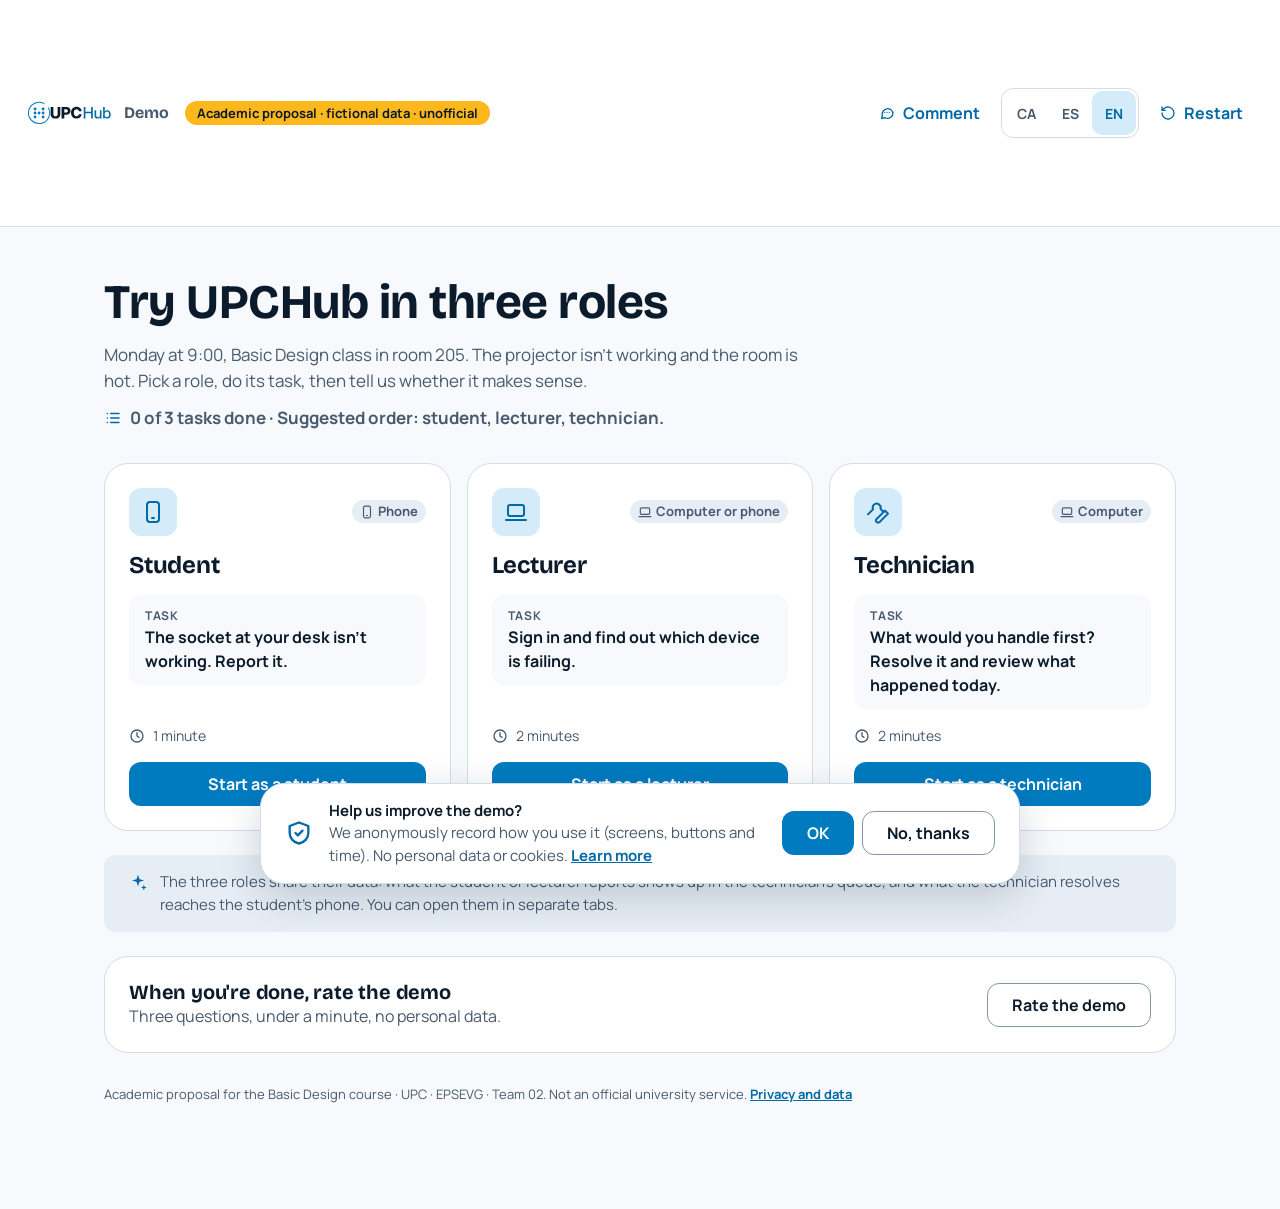
==== commit 352b82a1: "Millores d'UX a la web i a la demo: objectius tàctils de 44 px, accessos directes als rols, pistes, " ====
--- a/demo/index.html
+++ b/demo/index.html
@@ -11,7 +11,7 @@
 <link rel="preconnect" href="https://fonts.googleapis.com">
 <link rel="preconnect" href="https://fonts.gstatic.com" crossorigin>
 <link rel="stylesheet" href="https://fonts.googleapis.com/css2?family=Bricolage+Grotesque:opsz,wght@12..96,600;12..96,700&family=Manrope:wght@400;500;700&display=swap">
-<link rel="stylesheet" href="demo.css?v=25">
+<link rel="stylesheet" href="demo.css?v=31">
 </head>
 <body>
 <a class="skip" href="#main">Salta al contingut</a>
@@ -42,6 +42,7 @@
     <div class="intro">
       <h1 id="t-home" tabindex="-1">Prova UPCHub en tres papers</h1>
       <p>Dilluns a les 9:00, classe de Disseny Bàsic a l'aula 205. El projector no funciona i a l'aula fa calor. Tria un rol, fes la seva tasca i després digues-nos si s'entén.</p>
+      <p class="prog" id="h-prog" data-dyn></p>
     </div>
     <ul class="roles">
       <li class="role">
@@ -49,6 +50,7 @@
         <h2>Alumne</h2>
         <div class="task"><small>Tasca</small><p>L'endoll del teu lloc no funciona. Avisa-ho.</p></div>
         <p class="done" data-dyn data-done="alumne" hidden></p>
+        <p class="est"><svg aria-hidden="true"><use href="icons.svg#i-clock"/></svg>1 minut</p>
         <a class="btn pri block" href="#alumne">Començar com a alumne</a>
       </li>
       <li class="role">
@@ -56,6 +58,7 @@
         <h2>Professor</h2>
         <div class="task"><small>Tasca</small><p>Inicia la sessió i esbrina quin equip falla.</p></div>
         <p class="done" data-dyn data-done="professor" hidden></p>
+        <p class="est"><svg aria-hidden="true"><use href="icons.svg#i-clock"/></svg>2 minuts</p>
         <a class="btn pri block" href="#professor">Començar com a professor</a>
       </li>
       <li class="role">
@@ -63,6 +66,7 @@
         <h2>Tècnic</h2>
         <div class="task"><small>Tasca</small><p>Què atendries primer? Resol-ho i revisa què ha passat avui.</p></div>
         <p class="done" data-dyn data-done="tecnic" hidden></p>
+        <p class="est"><svg aria-hidden="true"><use href="icons.svg#i-clock"/></svg>2 minuts</p>
         <a class="btn pri block" href="#tecnic">Començar com a tècnic</a>
       </li>
     </ul>
@@ -83,6 +87,8 @@
       <h1 id="t-alumne" tabindex="-1">L'endoll del teu lloc no funciona. Avisa-ho.</h1>
       <p class="hint">Ets a classe de Disseny Bàsic, a l'aula 205. El teu portàtil s'està quedant sense bateria i l'endoll de la taula no dona corrent. Fes servir el mòbil com ho faries de veritat.</p>
       <p class="count" id="a-count" data-dyn aria-live="polite"></p>
+      <button type="button" class="btn ghost hintb" data-hint="a" aria-expanded="false" aria-controls="a-hint"><svg aria-hidden="true"><use href="icons.svg#i-spark"/></svg>Necessito una pista</button>
+      <p class="hintbox" id="a-hint" data-dyn aria-live="polite" hidden></p>
       <div class="result" id="a-result" data-dyn hidden></div>
     </aside>
     <div class="stage">
@@ -279,6 +285,8 @@
         <button type="button" data-dev="mobile" aria-pressed="false"><svg aria-hidden="true"><use href="icons.svg#i-phone"/></svg>Mòbil del professor</button>
       </div>
       <p class="count" id="b-count" data-dyn aria-live="polite"></p>
+      <button type="button" class="btn ghost hintb" data-hint="b" aria-expanded="false" aria-controls="b-hint"><svg aria-hidden="true"><use href="icons.svg#i-spark"/></svg>Necessito una pista</button>
+      <p class="hintbox" id="b-hint" data-dyn aria-live="polite" hidden></p>
       <div class="result" id="b-result" data-dyn hidden></div>
     </aside>
     <div class="stage">
@@ -473,6 +481,8 @@
       <h1 id="t-tecnic" tabindex="-1">Què atendries primer?</h1>
       <p class="hint">Treballes al servei tècnic del campus. Obre l'avís que atendries primer i deixa'l resolt. Després mira a l'historial què ha canviat avui.</p>
       <p class="count" id="c-count" data-dyn aria-live="polite"></p>
+      <button type="button" class="btn ghost hintb" data-hint="c" aria-expanded="false" aria-controls="c-hint"><svg aria-hidden="true"><use href="icons.svg#i-spark"/></svg>Necessito una pista</button>
+      <p class="hintbox" id="c-hint" data-dyn aria-live="polite" hidden></p>
       <div class="result" id="c-result" data-dyn hidden></div>
     </aside>
     <div class="stage">
@@ -683,7 +693,7 @@
 
 <div class="toast" id="toast" role="status" aria-live="polite" data-dyn></div>
 
-<script src="i18n-demo.js?v=25"></script>
-<script src="demo.js?v=25"></script>
+<script src="i18n-demo.js?v=31"></script>
+<script src="demo.js?v=31"></script>
 </body>
 </html>
--- a/demo/demo.css
+++ b/demo/demo.css
@@ -671,6 +671,7 @@
 .consent{position:fixed;left:var(--space-4);right:var(--space-4);bottom:var(--space-4);z-index:45;display:flex;flex-wrap:wrap;align-items:center;gap:var(--space-3) var(--space-4);max-width:760px;margin:0 auto;padding:var(--space-4) var(--space-5);background:var(--surface-0);border:1px solid var(--line);border-radius:var(--radius-lg);box-shadow:0 12px 40px rgba(11,27,43,.18)}
 .consent:not([hidden]){animation:rise 300ms var(--ease-out)}
 .consent>svg{width:28px;height:28px;color:var(--brand-text)}
+body.consenting main{padding-bottom:200px}
 .consent .ctext{flex:1 1 280px;font-size:.9375rem;color:var(--ink-muted)}
 .consent .ctext b{color:var(--ink)}
 .consent a{color:var(--brand-text);font-weight:700}
@@ -683,6 +684,31 @@
 .fb textarea{width:100%;padding:var(--space-3) var(--space-4);border:1px solid var(--border);border-radius:var(--radius-md);background:var(--surface-0);color:var(--ink);font:inherit;resize:vertical}
 .fb .seg label{min-height:40px;padding:0 var(--space-3);font-size:.875rem}
 
+/* ================= v2.1: pistes, facilitat i progrés ================= */
+.hintb{align-self:flex-start;margin-left:calc(var(--space-3) * -1)}
+.hintb svg{width:16px;height:16px}
+.hintbox{padding:var(--space-3) var(--space-4);background:var(--brand-tint);border-radius:var(--radius-md);font-weight:500;color:var(--ink)}
+.hintbox:not([hidden]){animation:rise 220ms var(--ease-out)}
+.seq{display:flex;flex-direction:column;gap:var(--space-2);padding-top:var(--space-3);border-top:1px solid var(--line)}
+.seq>p{font-weight:700}
+.seqb{display:flex;gap:var(--space-1)}
+.seqb button{flex:1;min-width:44px;min-height:44px;border:1px solid var(--border);border-radius:var(--radius-md);background:var(--surface-0);font-family:var(--font-display);font-weight:700;font-size:1.125rem;color:var(--ink);transition:transform 160ms var(--ease-out),background-color 160ms ease,border-color 160ms ease}
+.seqb button:active{transform:scale(.95)}
+.seqb button[aria-pressed="true"]{background:var(--brand);border-color:var(--brand);color:var(--on-brand)}
+.seq .ends{margin:0}
+.prog{display:flex;align-items:center;gap:var(--space-2);font-size:.9375rem;font-weight:700;color:var(--ink)}
+.prog svg{width:18px;height:18px;color:var(--brand-text)}
+.role .est{display:flex;align-items:center;gap:var(--space-2);margin-top:auto;font-size:.875rem;color:var(--ink-muted)}
+.role .est svg{width:16px;height:16px}
+.role .est+.btn{margin-top:0}
+.chips button,.ctabs button{min-height:44px}
+@media (max-width:599px){
+  .rolev.is-phone .hintb{margin:0;min-height:40px;font-size:.875rem}
+  .rolev.is-phone .hintbox{font-size:.875rem;padding:var(--space-2) var(--space-3)}
+  .consent{left:var(--space-2);right:var(--space-2);bottom:var(--space-2);padding:var(--space-3) var(--space-4)}
+  .consent>svg{display:none}
+}
+
 @keyframes spin{to{transform:rotate(360deg)}}
 @keyframes pop{from{opacity:0;transform:scale(.94)}to{opacity:1;transform:none}}
 @keyframes rise{from{opacity:0;transform:translateY(8px)}to{opacity:1;transform:none}}
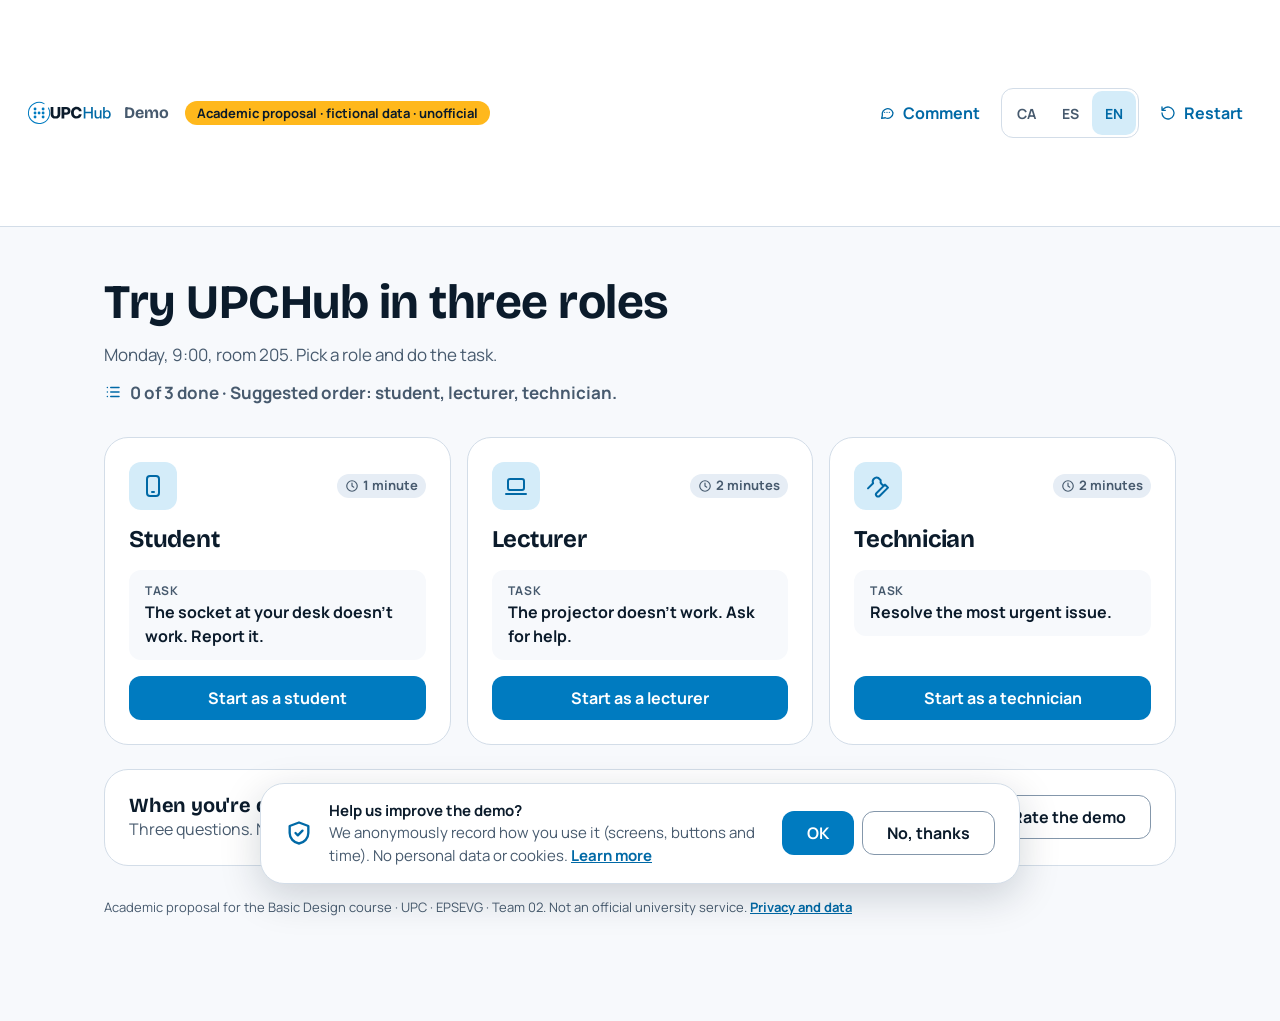
==== commit 5c3437d8: "Demo v3: tres recorreguts curts després de la prova amb usuaris Alumne: carnet sense activar amb ges" ====
--- a/demo/index.html
+++ b/demo/index.html
@@ -11,15 +11,15 @@
 <link rel="preconnect" href="https://fonts.googleapis.com">
 <link rel="preconnect" href="https://fonts.gstatic.com" crossorigin>
 <link rel="stylesheet" href="https://fonts.googleapis.com/css2?family=Bricolage+Grotesque:opsz,wght@12..96,600;12..96,700&family=Manrope:wght@400;500;700&display=swap">
-<link rel="stylesheet" href="demo.css?v=31">
+<link rel="stylesheet" href="demo.css?v=45">
 </head>
 <body>
 <a class="skip" href="#main">Salta al contingut</a>
 
 <header class="band">
   <a class="home" href="#" aria-label="Demo UPCHub — tria de rol">
-    <img class="logo l" src="../assets/upchub-anillo-H-horizontal-claro.svg" alt="UPCHub">
-    <img class="logo d" src="../assets/upchub-anillo-H-horizontal-oscuro.svg" alt="UPCHub">
+    <img class="logo l" src="../assets/upchub-anillo-H-horizontal-claro.svg" width="92" height="30" alt="UPCHub">
+    <img class="logo d" src="../assets/upchub-anillo-H-horizontal-oscuro.svg" width="92" height="30" alt="UPCHub">
     <span class="tag">Demo</span>
   </a>
   <span class="flag">Proposta acadèmica · dades fictícies · no oficial</span>
@@ -36,58 +36,53 @@
 
 <main id="main">
 
-<!-- ================= Inici: tria de rol ================= -->
+<!-- ================= Inici ================= -->
 <section class="view" data-view="home" aria-labelledby="t-home">
   <div class="wrap">
     <div class="intro">
       <h1 id="t-home" tabindex="-1">Prova UPCHub en tres papers</h1>
-      <p>Dilluns a les 9:00, classe de Disseny Bàsic a l'aula 205. El projector no funciona i a l'aula fa calor. Tria un rol, fes la seva tasca i després digues-nos si s'entén.</p>
+      <p>Dilluns, 9:00, aula 205. Tria un paper i fes la tasca.</p>
       <p class="prog" id="h-prog" data-dyn></p>
     </div>
     <ul class="roles">
       <li class="role">
-        <div class="top"><span class="ico"><svg aria-hidden="true"><use href="icons.svg#i-phone"/></svg></span><span class="chip"><svg aria-hidden="true"><use href="icons.svg#i-phone"/></svg>Mòbil</span></div>
+        <div class="top"><span class="ico"><svg aria-hidden="true"><use href="icons.svg#i-phone"/></svg></span><span class="chip"><svg aria-hidden="true"><use href="icons.svg#i-clock"/></svg>1 minut</span></div>
         <h2>Alumne</h2>
-        <div class="task"><small>Tasca</small><p>L'endoll del teu lloc no funciona. Avisa-ho.</p></div>
+        <div class="task"><small>Tasca</small><p>L'endoll de la teva taula no va. Avisa-ho.</p></div>
         <p class="done" data-dyn data-done="alumne" hidden></p>
-        <p class="est"><svg aria-hidden="true"><use href="icons.svg#i-clock"/></svg>1 minut</p>
         <a class="btn pri block" href="#alumne">Començar com a alumne</a>
       </li>
       <li class="role">
-        <div class="top"><span class="ico"><svg aria-hidden="true"><use href="icons.svg#i-laptop"/></svg></span><span class="chip"><svg aria-hidden="true"><use href="icons.svg#i-laptop"/></svg>Ordinador o mòbil</span></div>
+        <div class="top"><span class="ico"><svg aria-hidden="true"><use href="icons.svg#i-laptop"/></svg></span><span class="chip"><svg aria-hidden="true"><use href="icons.svg#i-clock"/></svg>2 minuts</span></div>
         <h2>Professor</h2>
-        <div class="task"><small>Tasca</small><p>Inicia la sessió i esbrina quin equip falla.</p></div>
+        <div class="task"><small>Tasca</small><p>El projector no va. Demana ajuda.</p></div>
         <p class="done" data-dyn data-done="professor" hidden></p>
-        <p class="est"><svg aria-hidden="true"><use href="icons.svg#i-clock"/></svg>2 minuts</p>
         <a class="btn pri block" href="#professor">Començar com a professor</a>
       </li>
       <li class="role">
-        <div class="top"><span class="ico"><svg aria-hidden="true"><use href="icons.svg#i-wrench"/></svg></span><span class="chip"><svg aria-hidden="true"><use href="icons.svg#i-laptop"/></svg>Ordinador</span></div>
+        <div class="top"><span class="ico"><svg aria-hidden="true"><use href="icons.svg#i-wrench"/></svg></span><span class="chip"><svg aria-hidden="true"><use href="icons.svg#i-clock"/></svg>2 minuts</span></div>
         <h2>Tècnic</h2>
-        <div class="task"><small>Tasca</small><p>Què atendries primer? Resol-ho i revisa què ha passat avui.</p></div>
+        <div class="task"><small>Tasca</small><p>Resol la incidència més urgent.</p></div>
         <p class="done" data-dyn data-done="tecnic" hidden></p>
-        <p class="est"><svg aria-hidden="true"><use href="icons.svg#i-clock"/></svg>2 minuts</p>
         <a class="btn pri block" href="#tecnic">Començar com a tècnic</a>
       </li>
     </ul>
-    <p class="note"><svg aria-hidden="true"><use href="icons.svg#i-spark"/></svg><span>Els tres rols comparteixen les dades: el que avisa l'alumne o el professor apareix a la cua del tècnic, i el que resol el tècnic arriba al mòbil de l'alumne. Pots obrir-los en pestanyes diferents.</span></p>
     <div class="end">
-      <div><h2>Quan acabis, valora la demo</h2><p>Tres preguntes, menys d'un minut i sense dades personals.</p></div>
+      <div><h2>Quan acabis, valora la demo</h2><p>Tres preguntes. Sense dades personals.</p></div>
       <a class="btn sec" href="#enquesta">Valorar la demo</a>
     </div>
     <p class="foot">Proposta acadèmica de l'assignatura Disseny Bàsic · UPC · EPSEVG · Equip 02. No és un servei oficial de la universitat. <a href="#dades">Privacitat i dades</a></p>
   </div>
 </section>
 
-<!-- ================= Alumne (mòbil) ================= -->
+<!-- ================= Alumne ================= -->
 <section class="view" data-view="alumne" data-role="alumne" aria-labelledby="t-alumne" hidden>
   <div class="rolev is-phone">
     <aside class="tpanel">
       <a class="btn ghost back" href="#"><svg aria-hidden="true"><use href="icons.svg#i-left"/></svg>Tots els rols</a>
-      <h1 id="t-alumne" tabindex="-1">L'endoll del teu lloc no funciona. Avisa-ho.</h1>
-      <p class="hint">Ets a classe de Disseny Bàsic, a l'aula 205. El teu portàtil s'està quedant sense bateria i l'endoll de la taula no dona corrent. Fes servir el mòbil com ho faries de veritat.</p>
+      <h1 id="t-alumne" tabindex="-1">L'endoll de la teva taula no va. Avisa-ho.</h1>
       <p class="count" id="a-count" data-dyn aria-live="polite"></p>
-      <button type="button" class="btn ghost hintb" data-hint="a" aria-expanded="false" aria-controls="a-hint"><svg aria-hidden="true"><use href="icons.svg#i-spark"/></svg>Necessito una pista</button>
+      <button type="button" class="btn ghost hintb" data-hint="alumne" aria-expanded="false" aria-controls="a-hint"><svg aria-hidden="true"><use href="icons.svg#i-spark"/></svg>Necessito una pista</button>
       <p class="hintbox" id="a-hint" data-dyn aria-live="polite" hidden></p>
       <div class="result" id="a-result" data-dyn hidden></div>
     </aside>
@@ -95,177 +90,126 @@
       <div class="phone" role="region" aria-label="Mòbil simulat">
         <div class="sbar" aria-hidden="true"><span class="clock" data-dyn></span><span class="ic"><svg><use href="icons.svg#i-wind"/></svg><span class="bat"></span></span></div>
         <div class="screens">
-
-          <!-- Notificació push dins del mòbil -->
           <button type="button" class="push" id="a-push" data-dyn hidden></button>
 
-          <!-- A1 · cartera -->
-          <div class="scr on" id="a1">
+          <!-- A1 · activar el carnet -->
+          <div class="scr" id="a1">
+            <div class="sbody center">
+              <h2 tabindex="-1">Carnet universitari</h2>
+              <div class="wcard" id="a-card" data-on="0">
+                <span class="r1"><span class="org">UPC · EPSEVG</span><span class="demo">Exemple</span></span>
+                <span class="who"><b>Estudiant de prova</b>Disseny Industrial</span>
+                <span class="state" id="a-cstate" data-dyn></span>
+              </div>
+              <div class="tap" id="a-tap" aria-hidden="true">
+                <span class="ring"></span><span class="ring"></span>
+                <span class="pad"><svg><use href="icons.svg#i-nfc"/></svg></span>
+              </div>
+              <p class="lead" id="a-lead" data-dyn></p>
+            </div>
+            <div class="sfoot">
+              <button type="button" class="btn pri block" id="a-nfc"><svg aria-hidden="true"><use href="icons.svg#i-nfc"/></svg>Simular: apropar el mòbil al lector</button>
+              <button type="button" class="btn pri block" id="a-open" data-go="a2" hidden>Obrir l'app del campus</button>
+            </div>
+          </div>
+
+          <!-- A2 · inici de l'app -->
+          <div class="scr" id="a2" data-pos="next">
+            <div class="shead"><span class="app"><span class="mark"><svg aria-hidden="true"><use href="icons.svg#i-grid"/></svg></span>App del campus</span></div>
             <div class="sbody">
-              <h2 class="wallet-h" tabindex="-1">Cartera</h2>
-              <div id="a-lock" class="lock" data-dyn></div>
-              <div>
-                <button type="button" class="wcard" id="a-card" aria-pressed="false" aria-label="Carnet universitari digital d'exemple. Toca'l per girar-lo.">
-                  <span class="face front">
-                    <span class="r1"><span class="org">UPC · EPSEVG</span><span class="demo">Exemple · no vàlid</span></span>
-                    <span class="kind"><svg aria-hidden="true"><use href="icons.svg#i-nfc"/></svg>Carnet universitari</span>
-                    <span class="who"><b>Estudiant de prova</b>Grau en Enginyeria de Disseny Industrial</span>
-                  </span>
-                  <span class="face back">
-                    <span class="kind"><svg aria-hidden="true"><use href="icons.svg#i-nfc"/></svg>NFC actiu</span>
-                    <span class="who">Apropa el mòbil al lector per entrar a l'aula, a la biblioteca o als laboratoris.</span>
-                    <span class="demo">Exemple · no vàlid</span>
-                  </span>
-                </button>
-                <div class="wstack" aria-hidden="true"></div>
-              </div>
-              <p class="tapnote"><svg aria-hidden="true"><use href="icons.svg#i-nfc"/></svg>Toca el carnet per girar-lo</p>
-            </div>
-            <div class="sfoot"><button type="button" class="btn pri block" data-go="a2">Obre l'app del campus</button></div>
-          </div>
-
-          <!-- A2 · pestanya Aula -->
-          <div class="scr tab" id="a2" data-pos="next">
-            <div class="shead">
-              <span class="app"><span class="mark"><svg aria-hidden="true"><use href="icons.svg#i-grid"/></svg></span>App del campus</span>
-              <button type="button" class="ic-btn" data-back="a1" aria-label="Tornar a la cartera"><svg aria-hidden="true"><use href="icons.svg#i-nfc"/></svg></button>
-            </div>
-            <div class="sbody">
-              <h2 tabindex="-1">La teva aula</h2>
               <div class="card now" id="a-now" data-dyn></div>
               <button type="button" class="big-cta" data-go="a3">
                 <span class="i"><svg aria-hidden="true"><use href="icons.svg#i-alert"/></svg></span>
-                <span><b>Avisar d'un problema</b><span>Endolls, clima, llum o mobiliari</span></span>
+                <span><b>Avisar d'un problema</b><span>En 3 tocs</span></span>
                 <svg class="chev" aria-hidden="true"><use href="icons.svg#i-right"/></svg>
               </button>
-              <h3 class="sec-h">Els teus avisos</h3>
-              <ul class="mine" id="a-mine" data-dyn></ul>
-            </div>
-          </div>
-
-          <!-- A5 · pestanya Horari -->
-          <div class="scr tab" id="a5" data-pos="next">
-            <div class="shead"><span class="app"><span class="mark"><svg aria-hidden="true"><use href="icons.svg#i-grid"/></svg></span>App del campus</span></div>
-            <div class="sbody">
-              <h2 tabindex="-1">Horari d'avui</h2>
-              <ol class="tsched" id="a-sched" data-dyn></ol>
-            </div>
-          </div>
-
-          <!-- A6 · pestanya Avisos -->
-          <div class="scr tab" id="a6" data-pos="next">
-            <div class="shead"><span class="app"><span class="mark"><svg aria-hidden="true"><use href="icons.svg#i-grid"/></svg></span>App del campus</span></div>
-            <div class="sbody">
-              <div class="hrow"><h2 tabindex="-1">Notificacions</h2><button type="button" class="btn ghost" id="a-readall">Marcar-les llegides</button></div>
-              <ul class="notes" id="a-notes" data-dyn></ul>
-            </div>
-          </div>
-
-          <!-- A3 · formulari -->
+              <h2 class="sec-h" id="h-mine">El meu seguiment</h2>
+              <ul class="mine" id="a-mine" data-dyn aria-labelledby="h-mine"></ul>
+            </div>
+          </div>
+
+          <!-- A3 · avís en 3 tocs -->
           <div class="scr" id="a3" data-pos="next">
             <div class="shead">
               <button type="button" class="ic-btn" data-back="a2" aria-label="Tornar"><svg aria-hidden="true"><use href="icons.svg#i-left"/></svg></button>
-              <span class="ttl">Nou avís</span>
+              <span class="ttl">Avisar d'un problema</span>
+              <span class="aula-chip" id="a-aula" data-dyn></span>
             </div>
             <form class="fwrap" id="a-form" novalidate>
               <div class="sbody">
-                <h2 tabindex="-1">Què passa?</h2>
-                <div>
-                  <label class="lbl-f" for="a-aula">Aula</label>
-                  <div class="sel">
-                    <select id="a-aula" aria-describedby="a-aula-h">
-                      <option value="114">Aula 114</option>
-                      <option value="205">Aula 205</option>
-                      <option value="206">Aula 206</option>
-                      <option value="302">Aula 302</option>
-                    </select>
-                    <svg aria-hidden="true"><use href="icons.svg#i-down"/></svg>
+                <fieldset aria-describedby="a-e1">
+                  <legend class="stepl"><span class="qn">1</span>Què falla?</legend>
+                  <div class="cats">
+                    <div class="type"><input type="radio" name="a-cat" id="ac-proj" value="proj"><label for="ac-proj"><svg aria-hidden="true"><use href="icons.svg#i-screen"/></svg>Projector</label></div>
+                    <div class="type"><input type="radio" name="a-cat" id="ac-plug" value="plug"><label for="ac-plug"><svg aria-hidden="true"><use href="icons.svg#i-plug"/></svg>Endoll</label></div>
+                    <div class="type"><input type="radio" name="a-cat" id="ac-temp" value="temp"><label for="ac-temp"><svg aria-hidden="true"><use href="icons.svg#i-temp"/></svg>Aire / temperatura</label></div>
+                    <div class="type"><input type="radio" name="a-cat" id="ac-furn" value="furn"><label for="ac-furn"><svg aria-hidden="true"><use href="icons.svg#i-chair"/></svg>Mobiliari</label></div>
+                    <div class="type"><input type="radio" name="a-cat" id="ac-other" value="other"><label for="ac-other"><svg aria-hidden="true"><use href="icons.svg#i-more"/></svg>Altres</label></div>
                   </div>
-                  <p class="help" id="a-aula-h">La de la teva classe d'ara, detectada pel carnet.</p>
+                  <p class="err" id="a-e1" hidden><svg aria-hidden="true"><use href="icons.svg#i-alert"/></svg>Tria què falla.</p>
+                </fieldset>
+
+                <fieldset class="sevf" id="a-sevf" aria-describedby="a-e2" hidden>
+                  <legend class="stepl"><span class="qn">2</span>Com de greu és?</legend>
+                  <div class="sev">
+                    <input type="radio" name="a-sev" id="as-1" value="1"><label for="as-1"><span class="dots" data-n="1"><i></i><i></i><i></i></span><b>Poc greu</b><span>Puc seguir</span></label>
+                    <input type="radio" name="a-sev" id="as-2" value="2"><label for="as-2"><span class="dots" data-n="2"><i></i><i></i><i></i></span><b>Greu</b><span>Em molesta</span></label>
+                    <input type="radio" name="a-sev" id="as-3" value="3"><label for="as-3"><span class="dots" data-n="3"><i></i><i></i><i></i></span><b>Molt greu</b><span>No puc treballar</span></label>
+                  </div>
+                  <p class="err" id="a-e2" hidden><svg aria-hidden="true"><use href="icons.svg#i-alert"/></svg>Tria com de greu és.</p>
+                </fieldset>
+
+                <fieldset class="detail" data-for="plug" hidden>
+                  <legend class="lbl-f">Número d'endoll <span class="help">(opcional)</span></legend>
+                  <p class="help nohelp"><svg aria-hidden="true"><use href="icons.svg#i-plug"/></svg>El número està escrit a l'endoll.</p>
+                  <div class="nums-pick" id="a-nums" data-dyn></div>
+                </fieldset>
+                <fieldset class="detail" data-for="temp" hidden aria-describedby="a-e3">
+                  <legend class="lbl-f">Com és?</legend>
+                  <div class="seg two">
+                    <input type="radio" name="a-temp" id="at-cold" value="cold"><label for="at-cold"><svg aria-hidden="true"><use href="icons.svg#i-snow"/></svg>Fa fred</label>
+                    <input type="radio" name="a-temp" id="at-hot" value="hot"><label for="at-hot"><svg aria-hidden="true"><use href="icons.svg#i-sun"/></svg>Fa calor</label>
+                  </div>
+                  <p class="err" id="a-e3" hidden><svg aria-hidden="true"><use href="icons.svg#i-alert"/></svg>Tria fred o calor.</p>
+                </fieldset>
+                <div class="detail" data-for="other" hidden>
+                  <label class="lbl-f" for="a-txt">Què passa?</label>
+                  <input type="text" id="a-txt" maxlength="80" autocomplete="off" aria-describedby="a-e4">
+                  <p class="err" id="a-e4" hidden><svg aria-hidden="true"><use href="icons.svg#i-alert"/></svg>Escriu què passa.</p>
                 </div>
-                <fieldset aria-describedby="a-err a-av">
-                  <legend>Què no funciona?</legend>
-                  <div class="types">
-                    <div class="type"><input type="radio" name="a-type" id="at-plug" value="plug"><label for="at-plug"><svg aria-hidden="true"><use href="icons.svg#i-plug"/></svg>Endoll</label></div>
-                    <div class="type"><input type="radio" name="a-type" id="at-air" value="air"><label for="at-air"><svg aria-hidden="true"><use href="icons.svg#i-temp"/></svg>Clima</label></div>
-                    <div class="type"><input type="radio" name="a-type" id="at-light" value="light"><label for="at-light"><svg aria-hidden="true"><use href="icons.svg#i-bulb"/></svg>Llum</label></div>
-                    <div class="type"><input type="radio" name="a-type" id="at-furn" value="furn"><label for="at-furn"><svg aria-hidden="true"><use href="icons.svg#i-chair"/></svg>Mobiliari</label></div>
-                  </div>
-                  <p class="err" id="a-err" hidden><svg aria-hidden="true"><use href="icons.svg#i-alert"/></svg>Tria què no funciona per enviar l'avís.</p>
-                  <p class="help" id="a-av">Projector, so o ordinador? Els gestiona el professor des del tauler de l'aula.</p>
-                </fieldset>
-
-                <div class="detail" data-for="plug" hidden>
-                  <label class="lbl-f" for="a-seat">Quin lloc?</label>
-                  <div class="sel">
-                    <select id="a-seat" data-dyn></select>
-                    <svg aria-hidden="true"><use href="icons.svg#i-down"/></svg>
-                  </div>
-                  <p class="help">El número és a la cantonada de la taula.</p>
-                </div>
-                <fieldset class="detail" data-for="air" hidden>
-                  <legend>Com és?</legend>
-                  <div class="seg">
-                    <input type="radio" name="a-air" id="aa-hot" value="hot"><label for="aa-hot">Fa massa calor</label>
-                    <input type="radio" name="a-air" id="aa-cold" value="cold"><label for="aa-cold">Fa massa fred</label>
-                    <input type="radio" name="a-air" id="aa-stale" value="stale"><label for="aa-stale">Aire carregat</label>
-                  </div>
-                </fieldset>
-                <fieldset class="detail" data-for="light" hidden>
-                  <legend>Com és?</legend>
-                  <div class="seg">
-                    <input type="radio" name="a-light" id="al-off" value="off"><label for="al-off">No s'encén</label>
-                    <input type="radio" name="a-light" id="al-flick" value="flick"><label for="al-flick">Parpelleja</label>
-                  </div>
-                </fieldset>
-                <fieldset class="detail" data-for="furn" hidden>
-                  <legend>Què està malmès?</legend>
-                  <div class="seg">
-                    <input type="radio" name="a-furn" id="af-chair" value="chair"><label for="af-chair">Cadira</label>
-                    <input type="radio" name="a-furn" id="af-desk" value="desk"><label for="af-desk">Taula</label>
-                    <input type="radio" name="a-furn" id="af-blind" value="blind"><label for="af-blind">Persiana</label>
-                  </div>
-                </fieldset>
-
-                <div>
-                  <p class="lbl-f">Foto <span class="help">(opcional)</span></p>
-                  <button type="button" class="photo-add" id="a-photo-add"><svg aria-hidden="true"><use href="icons.svg#i-photo"/></svg><span>Afegir una foto<small>Simulada: no s'obre la càmera</small></span></button>
+
+
+                <div class="photo-wrap" id="a-photo-wrap" hidden>
+                  <button type="button" class="link-btn" id="a-photo-add"><svg aria-hidden="true"><use href="icons.svg#i-photo"/></svg>Afegir foto (opcional)</button>
                   <div class="photo" id="a-photo" hidden>
-                    <span class="th" role="img" aria-label="Foto simulada de l'avís"></span>
+                    <span class="th" role="img" aria-label="Foto simulada"></span>
                     <span class="t"><b>Foto afegida</b><span>Simulada</span></span>
                     <button type="button" class="ic-btn" id="a-photo-del" aria-label="Treure la foto"><svg aria-hidden="true"><use href="icons.svg#i-x"/></svg></button>
                   </div>
                 </div>
               </div>
-              <div class="sfoot"><button type="submit" class="btn pri block" id="a-send"><span class="spin" aria-hidden="true" hidden></span><svg class="idle" aria-hidden="true"><use href="icons.svg#i-send"/></svg><span class="idle">Enviar avís</span><span class="busy" hidden>Enviant…</span></button></div>
+              <div class="sfoot"><button type="submit" class="btn pri block" id="a-send"><span class="spin" aria-hidden="true" hidden></span><span class="qn on idle" aria-hidden="true">3</span><span class="idle">Enviar l'avís</span><span class="busy" hidden>Enviant…</span></button></div>
             </form>
           </div>
 
-          <!-- A4 · rebuda -->
+          <!-- A4 · seguiment d'un avís -->
           <div class="scr" id="a4" data-pos="next">
-            <div class="sbody">
-              <span class="okmark" aria-hidden="true"><svg><use href="icons.svg#i-check"/></svg></span>
-              <h2 tabindex="-1">Rebuda</h2>
-              <p class="sub">El servei tècnic ja té el teu avís, amb l'aula i l'hora inclosos. Et notificarem quan canviï d'estat.</p>
-              <div id="a-sum" data-dyn></div>
-            </div>
-            <div class="sfoot"><button type="button" class="btn sec block" data-go="a2">Tornar a l'inici</button></div>
-          </div>
-
-          <!-- A7 · detall d'un avís -->
-          <div class="scr" id="a7" data-pos="next">
             <div class="shead">
-              <button type="button" class="ic-btn" data-back="a2" aria-label="Tornar"><svg aria-hidden="true"><use href="icons.svg#i-left"/></svg></button>
-              <span class="ttl">El teu avís</span>
-            </div>
-            <div class="sbody" id="a-det" data-dyn></div>
-          </div>
-
-          <nav class="tabbar" id="a-tabbar" aria-label="App del campus" hidden>
-            <button type="button" data-tab="a2"><svg aria-hidden="true"><use href="icons.svg#i-home"/></svg><span>Aula</span></button>
-            <button type="button" data-tab="a5"><svg aria-hidden="true"><use href="icons.svg#i-cal"/></svg><span>Horari</span></button>
-            <button type="button" data-tab="a6"><svg aria-hidden="true"><use href="icons.svg#i-bell"/></svg><span>Avisos</span><b class="bdg" id="a-bdg" data-dyn hidden></b></button>
-          </nav>
+              <button type="button" class="ic-btn" data-back="a2" aria-label="Tornar a l'inici de l'app"><svg aria-hidden="true"><use href="icons.svg#i-left"/></svg></button>
+              <span class="ttl">El meu seguiment</span>
+            </div>
+            <div class="sbody" id="a-follow" data-dyn></div>
+          </div>
+
+          <!-- A5 · temperatura: no va al tècnic -->
+          <div class="scr" id="a5" data-pos="next">
+            <div class="sbody center">
+              <span class="okmark" aria-hidden="true"><svg><use href="icons.svg#i-temp"/></svg></span>
+              <h2 tabindex="-1" id="a-temp-h" data-dyn></h2>
+              <p class="sub" id="a-temp-p" data-dyn></p>
+            </div>
+            <div class="sfoot"><button type="button" class="btn sec block" data-back="a2">Tornar a l'inici</button></div>
+          </div>
         </div>
         <span class="homebar" aria-hidden="true"></span>
       </div>
@@ -273,215 +217,82 @@
   </div>
 </section>
 
-<!-- ================= Professor (ordinador o mòbil) ================= -->
+<!-- ================= Professor ================= -->
 <section class="view" data-view="professor" data-role="professor" aria-labelledby="t-professor" hidden>
-  <div class="rolev" id="b-rolev" data-dev="desk">
+  <div class="rolev is-phone">
     <aside class="tpanel">
       <a class="btn ghost back" href="#"><svg aria-hidden="true"><use href="icons.svg#i-left"/></svg>Tots els rols</a>
-      <h1 id="t-professor" tabindex="-1">Inicia la sessió i esbrina quin equip falla</h1>
-      <p class="hint">Arribes a l'aula 205 per fer classe. Pots fer servir la pantalla de l'aula o el teu mòbil: tots dos mostren el mateix tauler.</p>
-      <div class="devsw" role="group" aria-label="Veure com a">
-        <button type="button" data-dev="desk" aria-pressed="true"><svg aria-hidden="true"><use href="icons.svg#i-laptop"/></svg>Pantalla de l'aula</button>
-        <button type="button" data-dev="mobile" aria-pressed="false"><svg aria-hidden="true"><use href="icons.svg#i-phone"/></svg>Mòbil del professor</button>
-      </div>
+      <h1 id="t-professor" tabindex="-1">El projector no va. Demana ajuda.</h1>
       <p class="count" id="b-count" data-dyn aria-live="polite"></p>
-      <button type="button" class="btn ghost hintb" data-hint="b" aria-expanded="false" aria-controls="b-hint"><svg aria-hidden="true"><use href="icons.svg#i-spark"/></svg>Necessito una pista</button>
+      <button type="button" class="btn ghost hintb" data-hint="professor" aria-expanded="false" aria-controls="b-hint"><svg aria-hidden="true"><use href="icons.svg#i-spark"/></svg>Necessito una pista</button>
       <p class="hintbox" id="b-hint" data-dyn aria-live="polite" hidden></p>
       <div class="result" id="b-result" data-dyn hidden></div>
     </aside>
     <div class="stage">
-      <div class="monitor" role="region" aria-label="Tauler de l'aula simulat">
-        <div class="sbar mon-only" aria-hidden="true"><span class="clock" data-dyn></span><span class="ic"><svg><use href="icons.svg#i-wind"/></svg><span class="bat"></span></span></div>
-
-        <!-- B1 · accés -->
-        <div class="scr on" id="b1">
-          <div class="login">
-            <img class="login-logo" src="../assets/upchub-anillo-H-horizontal-oscuro.svg" alt="UPCHub">
-            <h2 class="room" tabindex="-1">Aula 205</h2>
-            <p class="meta">Disseny Bàsic · dilluns 9:00–11:00</p>
-            <div class="reader" id="b-reader" aria-hidden="true">
-              <span class="ring"></span><span class="ring"></span>
-              <span class="pad"><svg><use href="icons.svg#i-nfc"/></svg></span>
-              <span class="card-in"><svg><use href="icons.svg#i-phone"/></svg></span>
-            </div>
-            <p class="lead"><span class="only-desk">Toca el lector amb el carnet del mòbil</span><span class="only-mob">Apropa el mòbil al lector de la porta</span></p>
-            <button type="button" class="btn light" id="b-nfc"><svg aria-hidden="true"><use href="icons.svg#i-nfc"/></svg>Simular toc NFC</button>
-            <p class="small">A l'aula real n'hi ha prou d'apropar el mòbil al lector, sense contrasenyes.</p>
-          </div>
-        </div>
-
-        <!-- B2 · sessió a punt -->
-        <div class="scr" id="b2">
-          <div class="ibody center">
-            <span class="okmark" aria-hidden="true"><svg><use href="icons.svg#i-check"/></svg></span>
-            <h2 tabindex="-1">Sessió a punt</h2>
-            <p class="sub">Hola, Professor/a de prova. L'aula s'ha preparat sola.</p>
-            <ul class="bootlist" id="b-boot" data-dyn></ul>
-            <button type="button" class="btn pri" data-go="b3">Obrir el tauler de l'aula</button>
-          </div>
-        </div>
-
-        <!-- B3 · tauler -->
-        <div class="scr" id="b3">
-          <div class="dhead">
-            <div class="dt">
-              <img src="../assets/upchub-anillo-H-color.svg" alt="" width="32" height="32">
-              <div><h2 tabindex="-1" id="b-room-h" data-dyn>Aula 205</h2><span>Disseny Bàsic · 9:00–11:00 · 24 alumnes</span></div>
-            </div>
-            <div class="who"><span class="avatar" aria-hidden="true">P</span><span class="nm">Professor/a de prova</span><button type="button" class="btn ghost" id="b-logout">Tancar sessió</button></div>
-          </div>
-          <div class="ibody">
-            <div class="moved" id="b-moved" data-dyn hidden></div>
-            <p class="summary" id="b-summary" data-dyn aria-live="polite"></p>
-            <div class="dgrid">
-              <section class="panel" aria-labelledby="h-eq">
-                <h3 id="h-eq">Equips <span class="small">· toca'n un per veure'l</span></h3>
-                <ul class="eqs" id="b-eqs" data-dyn></ul>
-              </section>
-              <section class="panel" aria-labelledby="h-env">
-                <h3 id="h-env">Ambient</h3>
-                <div class="envs" id="b-env" data-dyn></div>
-                <button type="button" class="btn sec env-btn" id="b-clima"><svg aria-hidden="true"><use href="icons.svg#i-temp"/></svg>Ajustar la climatització</button>
-              </section>
-              <section class="panel" aria-labelledby="h-rep">
-                <h3 id="h-rep">Avisos de l'alumnat</h3>
-                <ul class="reps" id="b-reps" data-dyn></ul>
-              </section>
-            </div>
-            <p class="small">Dades d'exemple.</p>
-          </div>
-          <div class="dfoot">
-            <button type="button" class="btn sec" data-go="b8"><svg aria-hidden="true"><use href="icons.svg#i-move"/></svg>Canviar d'aula</button>
-            <button type="button" class="btn pri" data-go="b4"><svg aria-hidden="true"><use href="icons.svg#i-spark"/></svg>Tinc un problema</button>
-          </div>
-        </div>
-
-        <!-- B4 · ajuda de la IA -->
-        <div class="scr" id="b4">
-          <div class="dhead">
-            <button type="button" class="ic-btn" data-back="b3" aria-label="Tornar al tauler"><svg aria-hidden="true"><use href="icons.svg#i-left"/></svg></button>
-            <span class="ai"><svg aria-hidden="true"><use href="icons.svg#i-spark"/></svg>Assistent · IA local del campus</span>
-          </div>
-          <div class="ibody">
-            <h2 tabindex="-1">Provem-ho junts</h2>
-            <p class="bubble">He vist que el projector no rep senyal del dock. Prova aquests tres passos i marca'ls a mesura que els facis:</p>
-            <ol class="aisteps" id="b-steps">
-              <li><label><input type="checkbox" value="0"><span class="n" aria-hidden="true">1</span><span class="tx"><b>Comprova que el projector està encès</b><span>El llum del frontal ha de ser verd, no taronja.</span></span></label></li>
-              <li><label><input type="checkbox" value="1"><span class="n" aria-hidden="true">2</span><span class="tx"><b>Reinicia la sortida de vídeo del dock</b><span>Mantén premut el botó de vídeo del dock 3 segons.</span></span></label></li>
-              <li><label><input type="checkbox" value="2"><span class="n" aria-hidden="true">3</span><span class="tx"><b>Tria l'entrada HDMI 1</b><span>Amb el comandament del projector, botó «Source».</span></span></label></li>
-            </ol>
-            <div class="ask">
-              <p id="b-ask">Funciona ara?</p>
-              <div class="yn" role="group" aria-labelledby="b-ask">
-                <button type="button" class="btn sec" id="b-yes">Sí, ja funciona</button>
-                <button type="button" class="btn sec" data-go="b5">No, encara no</button>
+      <div class="phone" role="region" aria-label="Mòbil del professor simulat">
+        <div class="sbar" aria-hidden="true"><span class="clock" data-dyn></span><span class="ic"><svg><use href="icons.svg#i-wind"/></svg><span class="bat"></span></span></div>
+        <div class="screens">
+
+          <!-- B1 · apropar el mòbil -->
+          <div class="scr" id="b1">
+            <div class="sbody center login">
+              <img class="login-logo" src="../assets/upchub-anillo-H-horizontal-oscuro.svg" width="110" height="36" alt="UPCHub">
+              <h2 class="room" tabindex="-1">Aula 205</h2>
+              <div class="tap light" id="b-tap" aria-hidden="true">
+                <span class="ring"></span><span class="ring"></span>
+                <span class="pad"><svg><use href="icons.svg#i-nfc"/></svg></span>
               </div>
-            </div>
-          </div>
-        </div>
-
-        <!-- B5 · fitxa per al tècnic -->
-        <div class="scr" id="b5">
-          <div class="dhead">
-            <button type="button" class="ic-btn" data-back="b4" aria-label="Tornar a l'assistent"><svg aria-hidden="true"><use href="icons.svg#i-left"/></svg></button>
-            <span class="ai"><svg aria-hidden="true"><use href="icons.svg#i-spark"/></svg>Assistent · IA local del campus</span>
-          </div>
-          <div class="ibody">
-            <h2 tabindex="-1">Avisem el tècnic</h2>
-            <p class="sub">L'assistent ha omplert la fitxa amb el que ja sap de l'aula. Revisa-la i envia-la.</p>
-            <div class="card" id="b-ficha" data-dyn></div>
-            <div class="acts">
-              <button type="button" class="btn pri" id="b-send"><span class="spin" aria-hidden="true" hidden></span><svg class="idle" aria-hidden="true"><use href="icons.svg#i-send"/></svg><span class="idle">Avisar el tècnic</span><span class="busy" hidden>Enviant…</span></button>
-              <button type="button" class="btn ghost" data-back="b3">Cancel·lar</button>
-            </div>
-          </div>
-        </div>
-
-        <!-- B6 · avís enviat -->
-        <div class="scr" id="b6">
-          <div class="ibody center">
-            <span class="okmark" aria-hidden="true"><svg><use href="icons.svg#i-check"/></svg></span>
-            <h2 tabindex="-1">Avís enviat</h2>
-            <p class="sub" id="b-sent" data-dyn></p>
-            <div class="narrow" id="b-track" data-dyn></div>
-            <div class="card ctx narrow"><span class="pin"><svg aria-hidden="true"><use href="icons.svg#i-move"/></svg></span><div><b>No pots esperar?</b><span>Pots traslladar la classe a una aula lliure i avisar l'alumnat amb una notificació.</span></div></div>
-            <div class="acts"><button type="button" class="btn sec" data-back="b3">Tornar al tauler</button><button type="button" class="btn ghost" data-go="b8">Canviar d'aula</button></div>
-          </div>
-        </div>
-
-        <!-- B7 · resolt amb la IA -->
-        <div class="scr" id="b7">
-          <div class="ibody center">
-            <span class="okmark" aria-hidden="true"><svg><use href="icons.svg#i-check"/></svg></span>
-            <h2 tabindex="-1">Perfecte, ja funciona</h2>
-            <p class="sub">Queda anotat a l'historial de l'aula perquè el servei tècnic en tingui constància.</p>
-            <button type="button" class="btn sec" data-back="b3">Tornar al tauler</button>
-          </div>
-        </div>
-
-        <!-- B8 · canvi d'aula: tria -->
-        <div class="scr" id="b8">
-          <div class="dhead">
-            <button type="button" class="ic-btn" data-back="b3" aria-label="Tornar al tauler"><svg aria-hidden="true"><use href="icons.svg#i-left"/></svg></button>
-            <span class="ai"><svg aria-hidden="true"><use href="icons.svg#i-move"/></svg>Canvi d'aula</span>
-          </div>
-          <div class="ibody">
-            <h2 tabindex="-1">On vols continuar la classe?</h2>
-            <p class="sub">Aules de la planta i properes, segons l'horari real. Necessites lloc per a 24 alumnes fins a les 11:00.</p>
-            <fieldset><legend class="sr">Aules disponibles</legend><div class="rooms" id="b-rooms" data-dyn></div></fieldset>
-            <p class="err" id="b-room-err" hidden><svg aria-hidden="true"><use href="icons.svg#i-alert"/></svg>Tria una aula per continuar.</p>
-            <div class="acts"><button type="button" class="btn pri" id="b-room-next">Continuar</button><button type="button" class="btn ghost" data-back="b3">Cancel·lar</button></div>
-          </div>
-        </div>
-
-        <!-- B9 · canvi d'aula: confirmació -->
-        <div class="scr" id="b9">
-          <div class="dhead">
-            <button type="button" class="ic-btn" data-back="b8" aria-label="Tornar a la tria d'aula"><svg aria-hidden="true"><use href="icons.svg#i-left"/></svg></button>
-            <span class="ai"><svg aria-hidden="true"><use href="icons.svg#i-move"/></svg>Canvi d'aula</span>
-          </div>
-          <div class="ibody">
-            <h2 tabindex="-1">Revisa l'avís per a l'alumnat</h2>
-            <p class="sub">Arribarà com a notificació a l'app del campus de les 24 persones matriculades. El servei tècnic també ho veurà.</p>
-            <div class="pushprev" id="b-pushprev" data-dyn></div>
-            <div class="acts">
-              <button type="button" class="btn pri" id="b-move-send"><span class="spin" aria-hidden="true" hidden></span><svg class="idle" aria-hidden="true"><use href="icons.svg#i-send"/></svg><span class="idle">Enviar la notificació</span><span class="busy" hidden>Enviant…</span></button>
-              <button type="button" class="btn ghost" data-back="b3">Cancel·lar</button>
-            </div>
-          </div>
-        </div>
-
-        <!-- B10 · canvi fet -->
-        <div class="scr" id="b10">
-          <div class="ibody center">
-            <span class="okmark" aria-hidden="true"><svg><use href="icons.svg#i-check"/></svg></span>
-            <h2 tabindex="-1">Alumnat avisat</h2>
-            <p class="sub" id="b-moved-msg" data-dyn></p>
-            <p class="small">Obre el rol d'alumne en una altra pestanya per veure com arriba la notificació.</p>
-            <button type="button" class="btn sec" data-back="b3">Tornar al tauler</button>
-          </div>
-        </div>
-
-        <!-- Full lateral: detall d'equip i climatització -->
-        <div class="sheet-bg" id="b-sheet-bg" hidden></div>
-        <div class="sheet" id="b-sheet" role="dialog" aria-modal="true" aria-labelledby="b-sheet-h" hidden>
-          <div class="sheet-h"><h3 id="b-sheet-h" tabindex="-1" data-dyn></h3><button type="button" class="ic-btn" id="b-sheet-x" aria-label="Tancar"><svg aria-hidden="true"><use href="icons.svg#i-x"/></svg></button></div>
-          <div class="sheet-b" id="b-sheet-b" data-dyn></div>
-        </div>
+              <p class="lead">Apropa el mòbil al lector de la porta</p>
+            </div>
+            <div class="sfoot dark"><button type="button" class="btn light block" id="b-nfc"><svg aria-hidden="true"><use href="icons.svg#i-nfc"/></svg>Simular: apropar el mòbil</button></div>
+          </div>
+
+          <!-- B2 · tauler de l'aula -->
+          <div class="scr" id="b2" data-pos="next">
+            <div class="shead dash">
+              <button type="button" class="room-sel" id="b-room" aria-haspopup="dialog" data-dyn><span id="b-room-l">Aula 205</span><span class="chg">Canviar<svg aria-hidden="true"><use href="icons.svg#i-down"/></svg></span></button>
+              <span class="cls" id="b-cls" data-dyn></span>
+            </div>
+            <div class="sbody">
+              <h2 class="sr" tabindex="-1" id="b-dash-h">Tauler de l'aula</h2>
+              <p class="summary" id="b-summary" data-dyn aria-live="polite"></p>
+              <ul class="eqs" id="b-eqs" data-dyn aria-label="Equips"></ul>
+              <div class="card tempc" id="b-temp" data-dyn></div>
+            </div>
+            <div class="sfoot"><button type="button" class="btn urgent block" id="b-help"><svg aria-hidden="true"><use href="icons.svg#i-spark"/></svg>Tinc un problema</button></div>
+          </div>
+
+          <!-- B3 · xat amb l'assistent -->
+          <div class="scr" id="b3" data-pos="next">
+            <div class="shead">
+              <button type="button" class="ic-btn" data-back="b2" aria-label="Tornar al tauler"><svg aria-hidden="true"><use href="icons.svg#i-left"/></svg></button>
+              <span class="ttl"><svg class="aiic" aria-hidden="true"><use href="icons.svg#i-spark"/></svg>Assistent</span>
+            </div>
+            <div class="callbar"><button type="button" class="btn sec block" id="b-call"><svg aria-hidden="true"><use href="icons.svg#i-call"/></svg>Trucar al tècnic ara</button></div>
+            <div class="sbody chat" id="b-chat" data-dyn aria-live="polite"></div>
+          </div>
+        </div>
+
+        <!-- Fulls dins del mòbil del professor -->
+        <div class="ovl-bg" id="b-ovl-bg" hidden></div>
+        <div class="ovl" id="b-ovl" role="dialog" aria-modal="true" aria-labelledby="b-ovl-h" hidden>
+          <div class="ovl-h"><h3 id="b-ovl-h" tabindex="-1" data-dyn></h3><button type="button" class="ic-btn" id="b-ovl-x" aria-label="Tancar"><svg aria-hidden="true"><use href="icons.svg#i-x"/></svg></button></div>
+          <div class="ovl-b" id="b-ovl-b" data-dyn></div>
+        </div>
+        <span class="homebar" aria-hidden="true"></span>
       </div>
     </div>
   </div>
 </section>
 
-<!-- ================= Tècnic (ordinador) ================= -->
+<!-- ================= Tècnic ================= -->
 <section class="view" data-view="tecnic" data-role="tecnic" aria-labelledby="t-tecnic" hidden>
   <div class="rolev">
     <aside class="tpanel">
       <a class="btn ghost back" href="#"><svg aria-hidden="true"><use href="icons.svg#i-left"/></svg>Tots els rols</a>
-      <h1 id="t-tecnic" tabindex="-1">Què atendries primer?</h1>
-      <p class="hint">Treballes al servei tècnic del campus. Obre l'avís que atendries primer i deixa'l resolt. Després mira a l'historial què ha canviat avui.</p>
+      <h1 id="t-tecnic" tabindex="-1">Resol la incidència més urgent</h1>
       <p class="count" id="c-count" data-dyn aria-live="polite"></p>
-      <button type="button" class="btn ghost hintb" data-hint="c" aria-expanded="false" aria-controls="c-hint"><svg aria-hidden="true"><use href="icons.svg#i-spark"/></svg>Necessito una pista</button>
+      <button type="button" class="btn ghost hintb" data-hint="tecnic" aria-expanded="false" aria-controls="c-hint"><svg aria-hidden="true"><use href="icons.svg#i-spark"/></svg>Necessito una pista</button>
       <p class="hintbox" id="c-hint" data-dyn aria-live="polite" hidden></p>
       <div class="result" id="c-result" data-dyn hidden></div>
     </aside>
@@ -489,27 +300,25 @@
       <div class="monitor console" role="region" aria-label="Consola del servei tècnic simulada">
         <div class="dhead">
           <div class="dt"><span class="avatar" aria-hidden="true"><svg><use href="icons.svg#i-wrench"/></svg></span><div><p class="ctitle">Servei tècnic</p><span>Campus EPSEVG · <span class="clock" data-dyn></span></span></div></div>
-          <div class="ctabs" role="group" aria-label="Seccions">
-            <button type="button" data-ctab="c1" aria-pressed="true"><svg aria-hidden="true"><use href="icons.svg#i-list"/></svg>Cua <b id="c-open" data-dyn></b></button>
-            <button type="button" data-ctab="c4" aria-pressed="false"><svg aria-hidden="true"><use href="icons.svg#i-clock"/></svg>Historial del dia</button>
+          <div class="ctools">
+            <div class="sel slim"><label class="sr" for="c-bld">Edifici</label><select id="c-bld"><option value="">Tots els edificis</option><option value="A">Edifici A</option><option value="B">Edifici B</option><option value="C">Edifici C</option></select><svg aria-hidden="true"><use href="icons.svg#i-down"/></svg></div>
+            <div class="ctabs" role="group" aria-label="Secció">
+              <button type="button" data-ctab="c1" aria-pressed="true"><svg aria-hidden="true"><use href="icons.svg#i-list"/></svg>Cua</button>
+              <button type="button" data-ctab="c4" aria-pressed="false"><svg aria-hidden="true"><use href="icons.svg#i-clock"/></svg>Historial</button>
+            </div>
           </div>
         </div>
 
         <!-- C1 · cua -->
         <div class="scr on" id="c1">
           <div class="ibody">
-            <div class="hrow"><h2 tabindex="-1">Cua d'incidències</h2><p class="small">Ordenada per prioritat: P = gravetat × urgència × impacte.</p></div>
-            <div class="chips" role="group" aria-label="Filtrar la cua">
-              <button type="button" data-qf="all" aria-pressed="true">Totes</button>
-              <button type="button" data-qf="crit" aria-pressed="false">Urgents (P ≥ 6)</button>
-              <button type="button" data-qf="new" aria-pressed="false">Noves</button>
-              <button type="button" data-qf="mine" aria-pressed="false">En curs</button>
+            <div class="hrow"><h2 tabindex="-1">Cua d'incidències</h2><p class="small">Ordenada per prioritat.</p></div>
+            <div class="stabs" role="group" aria-label="Estat">
+              <button type="button" data-st="open" aria-pressed="true">Pendents <b id="c-n-open" data-dyn></b></button>
+              <button type="button" data-st="done" aria-pressed="false">Resoltes <b id="c-n-done" data-dyn></b></button>
+              <button type="button" data-st="all" aria-pressed="false">Tot</button>
             </div>
             <ol class="queue" id="c-queue" data-dyn></ol>
-            <details class="done-list">
-              <summary>Resoltes avui</summary>
-              <ul id="c-done" data-dyn></ul>
-            </details>
           </div>
         </div>
 
@@ -520,8 +329,8 @@
             <div class="ftitle" id="c-title" data-dyn></div>
             <div class="card" id="c-ficha" data-dyn></div>
             <div class="acts" id="c-acts">
-              <button type="button" class="btn sec" id="c-start"><svg aria-hidden="true"><use href="icons.svg#i-wrench"/></svg>Començar a atendre-la</button>
-              <button type="button" class="btn pri" id="c-resolve"><svg aria-hidden="true"><use href="icons.svg#i-check"/></svg>Marcar com a resolta</button>
+              <button type="button" class="btn sec" id="c-start"><svg aria-hidden="true"><use href="icons.svg#i-wrench"/></svg>Començar</button>
+              <button type="button" class="btn pri" id="c-resolve"><svg aria-hidden="true"><use href="icons.svg#i-check"/></svg>Resoldre</button>
             </div>
             <fieldset class="card resbox" id="c-res" hidden>
               <legend>Què has fet?</legend>
@@ -537,22 +346,18 @@
             <span class="okmark" aria-hidden="true"><svg><use href="icons.svg#i-check"/></svg></span>
             <h2 tabindex="-1">Incidència resolta</h2>
             <p class="sub" id="c-done-msg" data-dyn></p>
-            <div class="acts"><button type="button" class="btn sec" data-back="c1">Tornar a la cua</button><button type="button" class="btn ghost" data-go="c4">Veure l'historial del dia</button></div>
-          </div>
-        </div>
-
-        <!-- C4 · historial del dia -->
+            <div class="acts"><button type="button" class="btn sec" data-back="c1">Tornar a la cua</button><button type="button" class="btn ghost" data-go="c4">Veure l'historial</button></div>
+          </div>
+        </div>
+
+        <!-- C4 · historial -->
         <div class="scr" id="c4">
           <div class="ibody">
-            <div class="hrow"><h2 tabindex="-1">Historial d'avui</h2><p class="small">Tot el que ha passat i ha canviat a les aules des de les 7:30.</p></div>
-            <div class="filters">
-              <div class="sel"><label class="sr" for="c-lf-aula">Aula</label><select id="c-lf-aula"><option value="">Totes les aules</option><option value="114">Aula 114</option><option value="205">Aula 205</option><option value="206">Aula 206</option><option value="302">Aula 302</option></select><svg aria-hidden="true"><use href="icons.svg#i-down"/></svg></div>
-              <div class="chips" role="group" aria-label="Filtrar per tipus">
-                <button type="button" data-lf="all" aria-pressed="true">Tot</button>
-                <button type="button" data-lf="inc" aria-pressed="false">Avisos</button>
-                <button type="button" data-lf="chg" aria-pressed="false">Canvis</button>
-                <button type="button" data-lf="auto" aria-pressed="false">Automàtic</button>
-              </div>
+            <div class="hrow"><h2 tabindex="-1">Historial d'avui</h2><p class="small">Des de les 7:30.</p></div>
+            <div class="stabs" role="group" aria-label="Estat">
+              <button type="button" data-lst="open" aria-pressed="false">Pendents</button>
+              <button type="button" data-lst="done" aria-pressed="false">Resoltes</button>
+              <button type="button" data-lst="all" aria-pressed="true">Tot</button>
             </div>
             <ol class="daylog" id="c-log" data-dyn></ol>
           </div>
@@ -568,7 +373,7 @@
     <a class="btn ghost back" href="#"><svg aria-hidden="true"><use href="icons.svg#i-left"/></svg>Tots els rols</a>
     <div class="intro">
       <h1 id="t-enquesta" tabindex="-1">Valora la demo</h1>
-      <p>Tres preguntes que ens ajuden a saber si UPCHub s'entén. Menys d'un minut, i no et demanem el nom, el correu ni cap dada personal.</p>
+      <p>Tres preguntes. No et demanem el nom, el correu ni cap dada personal.</p>
     </div>
 
     <section class="panel tasks" aria-labelledby="h-tasks">
@@ -659,7 +464,6 @@
 
 </main>
 
-<!-- Avís de registre (no bloqueja la demo) -->
 <div class="consent" id="consent" role="region" aria-labelledby="consent-h" hidden>
   <svg aria-hidden="true"><use href="icons.svg#i-shield"/></svg>
   <div class="ctext">
@@ -669,7 +473,6 @@
   <div class="acts"><button type="button" class="btn pri" data-consent="yes">D'acord</button><button type="button" class="btn sec" data-consent="no">No, gràcies</button></div>
 </div>
 
-<!-- Comentari ràpid des de qualsevol pantalla -->
 <dialog class="fb" id="fb" aria-labelledby="fb-h">
   <form id="fb-form" novalidate>
     <div class="fb-head"><h2 id="fb-h">Envia'ns un comentari</h2><button type="button" class="ic-btn" id="fb-x" aria-label="Tancar"><svg aria-hidden="true"><use href="icons.svg#i-x"/></svg></button></div>
@@ -693,7 +496,7 @@
 
 <div class="toast" id="toast" role="status" aria-live="polite" data-dyn></div>
 
-<script src="i18n-demo.js?v=31"></script>
-<script src="demo.js?v=31"></script>
+<script src="i18n-demo.js?v=45"></script>
+<script src="demo.js?v=45"></script>
 </body>
 </html>
--- a/demo/demo.css
+++ b/demo/demo.css
@@ -109,8 +109,7 @@
 .role .done{display:flex;align-items:center;gap:var(--space-2);color:var(--ink-muted);font-size:.875rem}
 .role .done svg{color:var(--ok)}
 .role .btn{margin-top:auto}
-.note{display:flex;gap:var(--space-3);align-items:flex-start;margin-top:var(--space-5);padding:var(--space-4) var(--space-5);background:var(--surface-200);border-radius:var(--radius-md);color:var(--ink-muted);font-size:.9375rem}
-.note svg{width:20px;height:20px;color:var(--brand-text);margin-top:2px}
+
 .end{display:flex;flex-wrap:wrap;align-items:center;justify-content:space-between;gap:var(--space-4);margin-top:var(--space-5);padding:var(--space-5);background:var(--surface-0);border:1px solid var(--line);border-radius:var(--radius-lg)}
 .end h2{font-size:1.25rem}
 .end p{color:var(--ink-muted)}
@@ -121,7 +120,7 @@
 .tpanel{position:sticky;top:calc(var(--band-h) + var(--space-5));align-self:start;display:flex;flex-direction:column;gap:var(--space-4)}
 .tpanel h1{font-size:1.75rem}
 .tpanel .back,.wrap>.back{align-self:flex-start;margin-left:calc(var(--space-3) * -1)}
-.tpanel .hint{color:var(--ink-muted)}
+
 .tpanel .count{font-size:.875rem;font-weight:700;color:var(--ink-muted)}
 .stage{display:flex;justify-content:center;min-width:0}
 .result{display:flex;flex-direction:column;gap:var(--space-3);padding:var(--space-5);background:var(--surface-0);border:1px solid var(--line);border-radius:var(--radius-lg)}
@@ -132,7 +131,6 @@
 .result .nums span{font-size:.8125rem;color:var(--ink-muted)}
 .result .acts{display:flex;flex-wrap:wrap;gap:var(--space-2)}
 .result:not([hidden]){animation:rise 300ms var(--ease-out)}
-.placeholder{padding:var(--space-7);border:2px dashed var(--line);border-radius:var(--radius-lg);color:var(--ink-muted);text-align:center;width:100%}
 
 /* ---------- Marc de mòbil ---------- */
 .phone{position:relative;width:390px;height:min(800px,calc(100dvh - var(--band-h) - var(--space-7)));min-height:640px;border:12px solid var(--frame);border-radius:52px;background:var(--surface-100);box-shadow:var(--shadow);overflow:hidden;isolation:isolate}
@@ -158,26 +156,17 @@
 .sbody h2{font-size:1.75rem}
 .sbody .sub{color:var(--ink-muted)}
 .card{background:var(--surface-0);border:1px solid var(--line);border-radius:var(--radius-md);padding:var(--space-4)}
-.ctx{display:flex;gap:var(--space-3);align-items:flex-start}
-.ctx .pin{display:grid;place-items:center;width:40px;height:40px;border-radius:50%;background:var(--brand-tint);color:var(--brand-text)}
-.ctx .pin svg{width:20px;height:20px}
-.ctx b{display:block}
-.ctx span{color:var(--ink-muted);font-size:.875rem}
 
 /* A1 · carnet genèric */
-.wallet-h{font-size:1.75rem;padding-top:var(--space-2)}
+
 .wcard{position:relative;aspect-ratio:1.586;border-radius:18px;padding:var(--space-4) var(--space-5);color:#fff;background:linear-gradient(135deg,#003b66 0%,#00609e 55%,#0a78b8 100%);display:flex;flex-direction:column;justify-content:space-between;box-shadow:0 2px 4px rgba(11,27,43,.12),0 12px 28px rgba(11,27,43,.22);overflow:hidden}
 .wcard::after{content:"";position:absolute;right:-60px;bottom:-80px;width:220px;height:220px;border-radius:50%;border:22px solid rgba(255,255,255,.12)}
 .wcard .r1{display:flex;justify-content:space-between;align-items:flex-start}
 .wcard .org{font-size:.8125rem;font-weight:700;letter-spacing:.04em}
-.wcard .kind{display:flex;align-items:center;gap:var(--space-2);font-family:var(--font-display);font-size:clamp(1.125rem,5vw,1.375rem);line-height:1.15;font-weight:700}
-.wcard .kind svg{width:24px;height:24px}
+
 .wcard .who{font-size:.8125rem;line-height:1.35}
 .wcard .who b{display:block;font-size:1rem}
 .wcard .demo{font-size:.6875rem;font-weight:700;padding:2px var(--space-2);border-radius:999px;background:rgba(0,0,0,.25)}
-.wstack{height:10px;margin:-6px 14px 0;border-radius:0 0 14px 14px;background:var(--surface-200)}
-.tapnote{display:flex;align-items:center;gap:var(--space-2);color:var(--ink-muted);font-size:.875rem;justify-content:center}
-.tapnote svg{width:18px;height:18px}
 
 /* A2 · inici d'incidències */
 .big-cta{display:flex;align-items:center;gap:var(--space-4);width:100%;text-align:left;padding:var(--space-5);border-radius:var(--radius-lg);border:0;background:var(--brand);color:var(--on-brand);transition:transform 160ms var(--ease-out)}
@@ -205,9 +194,9 @@
 .sel{position:relative}
 .sel select{appearance:none;width:100%;min-height:48px;padding:0 var(--space-7) 0 var(--space-4);border:1px solid var(--border);border-radius:var(--radius-md);background:var(--surface-0);font-size:1rem}
 .sel svg{position:absolute;right:var(--space-4);top:50%;margin-top:-9px;width:18px;height:18px;pointer-events:none;color:var(--ink-muted)}
-.types{display:grid;grid-template-columns:1fr 1fr;gap:var(--space-2)}
+
 .type{position:relative}
-.type input{position:absolute;opacity:0;inset:0;margin:0;cursor:pointer}
+.type input{position:absolute;z-index:1;opacity:0;inset:0;margin:0;cursor:pointer} /* per sobre del label encara que aquest es transformi en prémer */
 .type label{display:flex;flex-direction:column;align-items:flex-start;gap:var(--space-2);min-height:88px;padding:var(--space-3) var(--space-4);border:1px solid var(--border);border-radius:var(--radius-md);background:var(--surface-0);font-weight:700;cursor:pointer;transition:border-color 160ms ease,background-color 160ms ease,transform 160ms var(--ease-out)}
 .type label svg{width:24px;height:24px;color:var(--brand-text)}
 .type input:active+label{transform:scale(.97)}
@@ -215,10 +204,7 @@
 .type input:focus-visible+label{outline:2px solid var(--focus-ring);outline-offset:2px}
 .err{display:flex;gap:var(--space-2);align-items:center;margin-top:var(--space-2);color:var(--c-crit);font-size:.875rem;font-weight:700}
 .err svg{width:16px;height:16px}
-.photo-add{display:flex;align-items:center;gap:var(--space-3);width:100%;min-height:56px;padding:var(--space-3) var(--space-4);border:1.5px dashed var(--border);border-radius:var(--radius-md);background:transparent;text-align:left;font-weight:700;color:var(--brand-text);transition:transform 160ms var(--ease-out)}
-.photo-add:active{transform:scale(.98)}
-.photo-add svg{width:22px;height:22px}
-.photo-add small{display:block;font-weight:500;color:var(--ink-muted)}
+
 .photo{display:flex;align-items:center;gap:var(--space-3)}
 .photo .th{width:72px;height:72px;border-radius:var(--radius-md);background:linear-gradient(160deg,#1c2b3a,#3b4d60);position:relative;overflow:hidden}
 .photo .th::before{content:"";position:absolute;left:12px;right:12px;top:16px;bottom:22px;border-radius:3px;background:#0b141d;box-shadow:inset 0 0 0 2px #56687a}
@@ -234,31 +220,13 @@
 .okmark svg{stroke-dasharray:24;stroke-dashoffset:24}
 .scr.on .okmark{animation:pop 300ms var(--ease-out)}
 .scr.on .okmark svg{animation:draw 360ms 120ms var(--ease-out) forwards}
-.sum{margin:0;display:grid;grid-template-columns:auto 1fr;gap:var(--space-2) var(--space-4)}
-.sum dt{color:var(--ink-muted);font-size:.875rem}
-.sum dd{margin:0;font-weight:700;font-size:.9375rem;text-align:right}
+
 .badge{display:inline-flex;align-items:center;gap:6px;padding:2px var(--space-2);border-radius:999px;font-size:.8125rem;font-weight:700;color:var(--ink);white-space:nowrap}
 .badge::before{content:"";width:8px;height:8px;border-radius:50%;background:currentColor;color:inherit}
 .badge.crit{background:var(--c-crit-soft)} .badge.crit::before{background:var(--c-crit)}
 .badge.alt{background:var(--c-alt-soft)} .badge.alt::before{background:var(--c-alt)}
 .badge.norm{background:var(--c-norm-soft)} .badge.norm::before{background:var(--c-norm)}
 .badge.low{background:var(--c-low-soft)} .badge.low::before{background:var(--c-low)}
-.track{list-style:none;margin:0;padding:0;display:flex;flex-direction:column;gap:0}
-.track li{position:relative;display:flex;gap:var(--space-3);padding-bottom:var(--space-4);color:var(--ink-muted)}
-.track li:last-child{padding-bottom:0}
-.track li::before{content:"";position:absolute;left:11px;top:24px;bottom:0;width:2px;background:var(--line)}
-.track li:last-child::before{display:none}
-.track .dot{display:grid;place-items:center;width:24px;height:24px;border-radius:50%;border:2px solid var(--line);background:var(--surface-0);flex:none}
-.track .dot svg{width:12px;height:12px;opacity:0}
-.track li.done{color:var(--ink)}
-.track li.done .dot{background:var(--ok);border-color:var(--ok);color:#fff}
-.track li.done .dot svg{opacity:1}
-.track li.done::before{background:var(--ok)}
-.track li.now{color:var(--ink)}
-.track li.now .dot{border-color:var(--brand)}
-.track b{display:block;font-size:.9375rem}
-.track span{font-size:.8125rem}
-.merged{font-size:.875rem;color:var(--ink-muted);padding:var(--space-3) var(--space-4);background:var(--surface-200);border-radius:var(--radius-md)}
 
 /* ---------- Avisos ---------- */
 .toast{position:fixed;left:50%;bottom:var(--space-5);z-index:40;transform:translate(-50%,16px);opacity:0;pointer-events:none;max-width:calc(100% - 32px);padding:var(--space-3) var(--space-4);border-radius:var(--radius-md);background:var(--ink);color:var(--surface-0);font-weight:700;font-size:.9375rem;transition:transform 220ms var(--ease-out),opacity 180ms ease}
@@ -288,7 +256,6 @@
   .rolev.is-phone .screens{inset:0}
 }
 
-
 /* ================= Professor: pantalla de l'aula ================= */
 .monitor{position:relative;width:100%;max-width:980px;min-height:620px;background:var(--surface-100);border:10px solid var(--frame);border-radius:20px;box-shadow:var(--shadow);overflow:hidden}
 .monitor .scr{position:relative;inset:auto;min-height:600px;transition:none}
@@ -299,7 +266,7 @@
 .ibody.center .okmark{align-self:center;margin-top:0}
 .ibody h2{font-size:1.75rem}
 .ibody .sub{color:var(--ink-muted);max-width:52ch}
-.narrow{width:100%;max-width:440px;text-align:left}
+
 .small{font-size:.8125rem;color:var(--ink-muted)}
 .acts{display:flex;flex-wrap:wrap;gap:var(--space-2)}
 
@@ -312,30 +279,10 @@
 .login .small{color:#bfe3fa}
 .btn.light{background:#fff;color:#003b66}
 @media (hover:hover) and (pointer:fine){.btn.light:hover{background:#e6f3fb}}
-.reader{position:relative;display:grid;place-items:center;width:132px;height:132px;margin:var(--space-4) 0}
-.reader .pad{position:relative;z-index:2;display:grid;place-items:center;width:72px;height:72px;border-radius:20px;background:rgba(255,255,255,.12);border:1.5px solid rgba(255,255,255,.4);transition:background-color 200ms ease,transform 200ms var(--ease-out)}
-.reader .pad svg{width:34px;height:34px}
-.reader .ring{position:absolute;inset:30px;border-radius:24px;border:1.5px solid rgba(255,255,255,.35);animation:ring 2.4s var(--ease-out) infinite}
-.reader .ring+.ring{animation-delay:1.2s}
-.reader .card-in{position:absolute;z-index:3;right:-34px;bottom:-14px;display:grid;place-items:center;width:52px;height:84px;border-radius:12px;background:#fff;color:#003b66;box-shadow:0 10px 24px rgba(0,0,0,.35);opacity:0;transform:translate(36px,24px) rotate(12deg);transition:transform 520ms var(--ease-in-out),opacity 200ms ease}
-.reader .card-in svg{width:24px;height:24px}
-.reader.tapping .card-in{opacity:1;transform:translate(-44px,-30px) rotate(-6deg)}
-.reader.tapping .ring{animation-duration:900ms}
-.reader.ok .pad{background:var(--ok);border-color:var(--ok);transform:scale(1.06)}
+
 @keyframes ring{0%{transform:scale(1);opacity:.9}100%{transform:scale(1.9);opacity:0}}
 
 /* B2 · arrencada */
-.bootlist{list-style:none;margin:0;padding:0;display:flex;flex-direction:column;gap:var(--space-2);width:100%;max-width:420px;text-align:left}
-.bootlist li{display:flex;align-items:center;gap:var(--space-3);padding:var(--space-3) var(--space-4);background:var(--surface-0);border:1px solid var(--line);border-radius:var(--radius-md);font-weight:500}
-.bootlist .mk{display:grid;place-items:center;width:24px;height:24px;border-radius:50%;background:var(--ok);color:#fff}
-.bootlist .mk svg{width:13px;height:13px}
-.bootlist li.bad{border-color:var(--c-crit);background:var(--c-crit-soft);font-weight:700}
-.bootlist li.bad .mk{background:var(--c-crit)}
-.scr.on .bootlist li{opacity:0;animation:rise 280ms var(--ease-out) forwards}
-.scr.on .bootlist li:nth-child(2){animation-delay:120ms}
-.scr.on .bootlist li:nth-child(3){animation-delay:240ms}
-.scr.on .bootlist li:nth-child(4){animation-delay:360ms}
-.scr.on .bootlist li:nth-child(5){animation-delay:480ms}
 
 /* B3 · tauler */
 .dhead{display:flex;align-items:center;justify-content:space-between;gap:var(--space-3);flex-wrap:wrap;min-height:64px;padding:var(--space-3) var(--space-5);background:var(--surface-0);border-bottom:1px solid var(--line)}
@@ -344,13 +291,11 @@
 .dhead .dt span{font-size:.875rem;color:var(--ink-muted)}
 .dhead .who{display:flex;align-items:center;gap:var(--space-2);font-size:.875rem;font-weight:700}
 .avatar{display:grid;place-items:center;width:32px;height:32px;border-radius:50%;background:var(--brand-tint);color:var(--brand-text);font-weight:700}
-.dhead .ai{display:flex;align-items:center;gap:var(--space-2);margin-right:auto;font-weight:700;color:var(--brand-text)}
-.dhead .ai svg{width:18px;height:18px}
+
 .summary{display:flex;align-items:center;gap:var(--space-2);font-weight:700;font-size:1.0625rem}
 .summary svg{width:20px;height:20px}
 .summary.bad svg{color:var(--c-crit)} .summary.ok svg{color:var(--ok)}
-.dgrid{display:grid;grid-template-columns:1.4fr 1fr;grid-template-rows:auto auto;gap:var(--space-4)}
-.dgrid .panel:first-child{grid-row:span 2}
+
 .panel{background:var(--surface-0);border:1px solid var(--line);border-radius:var(--radius-md);padding:var(--space-4) var(--space-5)}
 .panel h3{font-size:1rem;margin-bottom:var(--space-3)}
 .eqs{list-style:none;margin:0;padding:0;display:grid;grid-template-columns:1fr 1fr;gap:var(--space-2)}
@@ -368,30 +313,11 @@
 .eqb.warn .st i{background:var(--c-alt)}
 .eqb.ok-new{animation:okflash 900ms var(--ease-out)}
 @keyframes okflash{0%{background:var(--ok-soft);border-color:var(--ok)}100%{background:transparent}}
-.envs{display:flex;flex-direction:column;gap:var(--space-3)}
-.env{display:grid;grid-template-columns:24px 1fr;column-gap:var(--space-3);align-items:center}
-.env svg{width:22px;height:22px;color:var(--brand-text);grid-row:span 2}
-.env b{font-family:var(--font-display);font-size:1.375rem;line-height:1.1}
-.env span{font-size:.8125rem;color:var(--ink-muted)}
+
 .panel .small{margin-top:var(--space-3)}
-.sched{list-style:none;margin:0;padding:0;display:flex;flex-direction:column;gap:var(--space-2)}
-.sched li{display:flex;align-items:center;gap:var(--space-3);font-size:.9375rem;color:var(--ink-muted)}
-.sched b{width:44px;color:var(--ink)}
-.sched li.now{color:var(--ink);font-weight:700}
-.sched .chip{margin-left:auto;background:var(--brand-tint);color:var(--brand-text)}
-.dfoot{display:flex;align-items:center;justify-content:flex-end;gap:var(--space-4);padding:var(--space-4) var(--space-6);background:var(--surface-0);border-top:1px solid var(--line)}
-.dfoot p{color:var(--ink-muted);font-weight:500}
 
 /* B4 · IA */
-.bubble{max-width:60ch;padding:var(--space-4) var(--space-5);background:var(--brand-tint);border-radius:var(--radius-md) var(--radius-md) var(--radius-md) var(--radius-sm);font-weight:500}
-.aisteps{list-style:none;margin:0;padding:0;display:flex;flex-direction:column;gap:var(--space-2);max-width:640px}
-.aisteps li{display:flex;gap:var(--space-4);align-items:flex-start;padding:var(--space-4);background:var(--surface-0);border:1px solid var(--line);border-radius:var(--radius-md)}
-.aisteps .n{display:grid;place-items:center;width:32px;height:32px;border-radius:50%;background:var(--brand);color:var(--on-brand);font-weight:700;flex:none}
-.aisteps b{display:block}
-.aisteps span{font-size:.875rem;color:var(--ink-muted)}
-.scr.on .aisteps li{opacity:0;animation:rise 280ms var(--ease-out) forwards}
-.scr.on .aisteps li:nth-child(2){animation-delay:80ms}
-.scr.on .aisteps li:nth-child(3){animation-delay:160ms}
+
 .ask{display:flex;flex-wrap:wrap;align-items:center;gap:var(--space-3) var(--space-4);padding-top:var(--space-2)}
 .ask p{font-family:var(--font-display);font-weight:700;font-size:1.25rem}
 .yn{display:flex;flex-wrap:wrap;gap:var(--space-2)}
@@ -406,22 +332,18 @@
 
 /* L'interior del tauler s'adapta a l'amplada de la pantalla simulada, no de la finestra */
 .monitor{container:mon/inline-size}
-@container mon (max-width:760px){
-  .dgrid{grid-template-columns:1fr}
-  .dgrid .panel:first-child{grid-row:auto}
-}
 @container mon (max-width:600px){
   .ibody{padding:var(--space-4)}
   .dhead{padding:var(--space-3) var(--space-4)}
-  .dhead .who .nm{display:none}
-  .dfoot{padding:var(--space-3) var(--space-4);justify-content:space-between}
-  .dfoot .btn{flex:1;padding:0 var(--space-3)}
+  
+  
+  
   .ficha{grid-template-columns:1fr;gap:var(--space-1)}
   .ficha dd{margin-bottom:var(--space-3)}
   .qrow{grid-template-columns:56px 1fr;gap:var(--space-3)}
   .qrow .side{grid-column:2;flex-direction:row;align-items:center;flex-wrap:wrap;padding-bottom:var(--space-1)}
   .qrow .pv{grid-row:span 2}
-  .login .reader{margin:var(--space-2) 0}
+  
 }
 @media (max-width:599px){
   .rolev:not(.is-phone) .stage{margin:0 calc(var(--space-4) * -1)}
@@ -431,7 +353,7 @@
 
 /* ================= Tècnic: consola ================= */
 .console .dhead .avatar svg{width:18px;height:18px}
-.qcount{font-size:.875rem;font-weight:700;color:var(--ink-muted)}
+
 .queue{list-style:none;margin:0;padding:0;display:flex;flex-direction:column;gap:var(--space-2)}
 .qrow{display:grid;grid-template-columns:64px 1fr auto;align-items:center;gap:var(--space-4);width:100%;padding:var(--space-3) var(--space-4) var(--space-3) 0;text-align:left;background:var(--surface-0);border:1px solid var(--line);border-radius:var(--radius-md);overflow:hidden;transition:transform 160ms var(--ease-out),border-color 160ms ease}
 .qrow:active{transform:scale(.99)}
@@ -453,9 +375,7 @@
 .tag-st{display:inline-flex;padding:1px var(--space-2);border-radius:999px;background:var(--surface-200);color:var(--ink);font-size:.75rem;font-weight:700}
 .qrow.flash{animation:qflash 1200ms var(--ease-out)}
 @keyframes qflash{0%{box-shadow:0 0 0 3px var(--brand);transform:translateY(-4px)}100%{box-shadow:0 0 0 0 transparent;transform:none}}
-.done-list{margin-top:var(--space-2);color:var(--ink-muted);font-size:.9375rem}
-.done-list summary{min-height:44px;display:flex;align-items:center;cursor:pointer;font-weight:700}
-.done-list ul{margin:0;padding-left:1.2em;display:flex;flex-direction:column;gap:var(--space-1)}
+
 .ftitle{display:flex;flex-wrap:wrap;align-items:center;gap:var(--space-3)}
 .ftitle h2{font-size:1.75rem}
 .hist{list-style:none;margin:0;padding:0;display:flex;flex-direction:column;gap:var(--space-1)}
@@ -506,19 +426,13 @@
 .homebar{position:absolute;left:50%;bottom:6px;z-index:6;width:120px;height:5px;margin-left:-60px;border-radius:3px;background:var(--ink);opacity:.35}
 .wcard{width:100%;border:0;font:inherit;text-align:left;cursor:pointer;perspective:1200px;transition:transform 160ms var(--ease-out)}
 .wcard:active{transform:scale(.98)}
-.wcard .face{position:absolute;inset:0;display:flex;flex-direction:column;justify-content:space-between;padding:var(--space-4) var(--space-5);backface-visibility:hidden;transition:opacity 220ms ease,transform 420ms var(--ease-in-out)}
+
 .wcard .back{opacity:0;transform:rotateY(-90deg)}
-.wcard.flip .front{opacity:0;transform:rotateY(90deg)}
+
 .wcard.flip .back{opacity:1;transform:none}
 .wcard .back .who{font-size:.875rem;max-width:30ch}
 .wcard .back .demo{align-self:flex-start}
-.lock{display:flex;flex-direction:column;gap:var(--space-2)}
-.lockn{display:flex;flex-direction:column;gap:2px;width:100%;padding:var(--space-3) var(--space-4);text-align:left;font-size:.875rem;color:var(--ink);background:var(--surface-0);border:1px solid var(--line);border-radius:18px;box-shadow:var(--shadow);transition:transform 160ms var(--ease-out)}
-.lockn:not(.static):active{transform:scale(.98)}
-.lockn .lk-h{display:flex;align-items:center;gap:var(--space-2);font-size:.75rem;color:var(--ink-muted)}
-.lockn .lk-h svg{width:16px;height:16px;padding:2px;border-radius:5px;background:var(--brand);color:#fff}
-.lockn .lk-h time{margin-left:auto}
-.lockn>b{font-size:.9375rem}
+
 .push{position:absolute;left:var(--space-3);right:var(--space-3);top:var(--space-2);z-index:8;display:flex;flex-direction:column;gap:2px;padding:var(--space-3) var(--space-4);text-align:left;font-size:.875rem;color:var(--ink);background:var(--surface-0);border:1px solid var(--line);border-radius:18px;box-shadow:0 8px 30px rgba(11,27,43,.22)}
 .push:not([hidden]){animation:drop 380ms var(--ease-out)}
 .push .lk-h{display:flex;align-items:center;gap:var(--space-2);font-size:.75rem;color:var(--ink-muted)}
@@ -529,12 +443,6 @@
 .shead{justify-content:space-between}
 .shead .ic-btn:first-child{margin-right:auto}
 .shead .ic-btn:first-child+.ttl{margin-right:auto}
-.scr.tab .sbody{padding-bottom:88px}
-.tabbar{position:absolute;left:0;right:0;bottom:0;z-index:5;display:grid;grid-template-columns:repeat(3,1fr);padding:var(--space-1) var(--space-2) var(--space-5);background:var(--surface-0);border-top:1px solid var(--line)}
-.tabbar button{position:relative;display:flex;flex-direction:column;align-items:center;justify-content:center;gap:2px;min-height:52px;border:0;background:transparent;color:var(--ink-muted);font-size:.75rem;font-weight:700;border-radius:var(--radius-md)}
-.tabbar button svg{width:22px;height:22px}
-.tabbar button[aria-current="page"]{color:var(--brand-text)}
-.bdg{position:absolute;top:4px;left:calc(50% + 6px);min-width:18px;height:18px;padding:0 5px;border-radius:9px;background:#b83232;color:#fff;font-size:.6875rem;line-height:18px;text-align:center}
 
 .now{display:flex;flex-direction:column;gap:var(--space-3)}
 .now-h{display:flex;align-items:center;gap:var(--space-3)}
@@ -550,86 +458,37 @@
 .mine-b:active{transform:scale(.98)}
 .mine-b>svg{width:18px;height:18px;color:var(--ink-muted)}
 .hrow{display:flex;flex-wrap:wrap;align-items:baseline;justify-content:space-between;gap:var(--space-2) var(--space-4)}
-.tsched{list-style:none;margin:0;padding:0;display:flex;flex-direction:column;gap:var(--space-2)}
-.tsched li{display:flex;align-items:center;gap:var(--space-3);padding:var(--space-3) var(--space-4);background:var(--surface-0);border:1px solid var(--line);border-radius:var(--radius-md)}
-.tsched li.now{border-color:var(--brand)}
-.tsched .tm{width:56px;font-size:.8125rem;font-weight:700;color:var(--ink-muted);font-variant-numeric:tabular-nums}
-.tsched .cl{flex:1;min-width:0}
-.tsched .cl b{display:block}
-.tsched .cl span{font-size:.875rem;color:var(--ink-muted)}
-.tsched s{color:var(--ink-muted)}
-.tsched .chip{background:var(--brand-tint);color:var(--brand-text)}
-.notes{list-style:none;margin:0;padding:0;display:flex;flex-direction:column;gap:var(--space-2)}
-.note-b{position:relative;display:flex;flex-direction:column;gap:2px;width:100%;padding:var(--space-3) var(--space-4);text-align:left;background:var(--surface-0);border:1px solid var(--line);border-radius:var(--radius-md);font-size:.9375rem}
-.note-b .nt{display:flex;justify-content:space-between;gap:var(--space-2)}
-.note-b time{font-size:.8125rem;color:var(--ink-muted)}
-.note-b>span:last-child{color:var(--ink-muted);font-size:.875rem}
-.note-b.unread{border-color:var(--brand)}
-.note-b.unread::before{content:"";position:absolute;left:-5px;top:50%;width:10px;height:10px;margin-top:-5px;border-radius:50%;background:var(--brand)}
+
 .detail:not([hidden]){animation:rise 220ms var(--ease-out)}
-.seg.wrap3 label{flex:1 1 auto}
+
 .phone .seg label{min-height:44px;padding:0 var(--space-4);font-size:.9375rem}
 
 /* ================= v2: professor ================= */
-.devsw{display:flex;flex-wrap:wrap;gap:var(--space-1);padding:3px;border:1px solid var(--line);border-radius:var(--radius-md);background:var(--surface-0);align-self:flex-start}
-.devsw button{display:inline-flex;align-items:center;gap:var(--space-2);min-height:44px;padding:0 var(--space-3);border:0;border-radius:9px;background:transparent;font-weight:700;font-size:.875rem;color:var(--ink-muted)}
-.devsw button svg{width:18px;height:18px}
-.devsw button[aria-pressed="true"]{background:var(--brand-tint);color:var(--brand-text)}
-.mon-only{display:none}
-.only-mob{display:none}
-[data-dev="mobile"] .only-mob{display:inline}
-[data-dev="mobile"] .only-desk{display:none}
+
 [data-dev="mobile"] .monitor{display:flex;flex-direction:column;width:390px;max-width:100%;height:min(820px,calc(100dvh - var(--band-h) - var(--space-7)));min-height:640px;border:12px solid var(--frame);border-radius:52px}
-[data-dev="mobile"] .monitor .mon-only{display:flex;flex:none;background:var(--surface-0)}
+
 [data-dev="mobile"] .monitor .scr.on{flex:1;min-height:0;overflow:auto;overscroll-behavior:contain}
 [data-dev="mobile"] .monitor .scr{min-height:0}
 [data-dev="mobile"] .login{padding:var(--space-5)}
 [data-dev="mobile"] .monitor .sbar{background:#003b66;color:#fff}
-[data-dev="mobile"] .dfoot{position:sticky;bottom:0;z-index:2}
-@media (max-width:599px){[data-dev="mobile"] .monitor{width:100%;height:auto;min-height:0;border:0;border-radius:0}[data-dev="mobile"] .monitor .mon-only{display:none}}
-.dfoot{gap:var(--space-2)}
-.env-btn{margin-top:var(--space-4)}
-.reps{list-style:none;margin:0;padding:0;display:flex;flex-direction:column;gap:var(--space-2)}
-.reps li{display:flex;gap:var(--space-3);align-items:flex-start;font-size:.9375rem}
-.reps li>svg{width:20px;height:20px;color:var(--ink-muted);margin-top:2px}
-.reps li b{display:block}
-.reps li span span{font-size:.8125rem;color:var(--ink-muted)}
-.moved{display:flex;flex-wrap:wrap;align-items:center;gap:var(--space-2) var(--space-3);padding:var(--space-3) var(--space-4);background:var(--brand-tint);border-radius:var(--radius-md);font-weight:700}
-.moved>svg{width:20px;height:20px;color:var(--brand-text)}
-.moved .btn{margin-left:auto}
-.aisteps label{display:flex;gap:var(--space-4);align-items:flex-start;width:100%;cursor:pointer}
-.aisteps input{position:absolute;opacity:0;width:1px;height:1px}
-.aisteps li{position:relative;transition:border-color 160ms ease,background-color 160ms ease}
-.aisteps li:has(input:checked){border-color:var(--ok);background:var(--ok-soft)}
-.aisteps li:has(input:focus-visible){outline:2px solid var(--focus-ring);outline-offset:2px}
-.aisteps input:checked+.n{background:var(--ok)}
-.aisteps .tx{flex:1}
+
+@media (max-width:599px){[data-dev="mobile"] .monitor{width:100%;height:auto;min-height:0;border:0;border-radius:0}}
+
 .rooms{display:flex;flex-direction:column;gap:var(--space-2);max-width:640px}
 .room-o{position:relative}
 .room-o input{position:absolute;opacity:0;width:1px;height:1px}
 .room-o label{display:flex;flex-direction:column;gap:2px;padding:var(--space-3) var(--space-4);border:1px solid var(--border);border-radius:var(--radius-md);background:var(--surface-0);cursor:pointer;transition:border-color 160ms ease,background-color 160ms ease}
 .room-o label span{font-size:.875rem;color:var(--ink-muted)}
-.room-o .okline,.room-o .warnline{display:flex;align-items:center;gap:var(--space-2);color:var(--ink)}
-.room-o .okline svg{width:14px;height:14px;color:var(--ok)}
-.room-o .warnline svg{width:14px;height:14px;color:var(--c-alt)}
+
 .room-o input:checked+label{border-color:var(--brand);background:var(--brand-tint);box-shadow:inset 0 0 0 1px var(--brand)}
 .room-o input:focus-visible+label{outline:2px solid var(--focus-ring);outline-offset:2px}
 .room-o.dis label{cursor:not-allowed;background:var(--surface-200);border-color:var(--line)}
 .room-o.dis label b{color:var(--ink-muted)}
-.pushprev{max-width:420px;padding:var(--space-5);background:linear-gradient(160deg,#0a3a5e,#123f63);border-radius:var(--radius-lg)}
-.sheet-bg{position:absolute;inset:0;z-index:20;background:rgba(11,27,43,.35)}
-.sheet-bg:not([hidden]){animation:fadein 200ms ease}
-.sheet{position:absolute;top:0;right:0;bottom:0;z-index:21;display:flex;flex-direction:column;width:min(380px,100%);background:var(--surface-0);border-left:1px solid var(--line);box-shadow:-8px 0 30px rgba(11,27,43,.18)}
-.sheet:not([hidden]){animation:slidein 280ms var(--ease-out)}
+
 @keyframes slidein{from{transform:translateX(100%)}to{transform:none}}
 @keyframes fadein{from{opacity:0}to{opacity:1}}
-@container mon (max-width:600px){.sheet{top:auto;left:0;width:auto;max-height:80%;border-left:0;border-top:1px solid var(--line);border-radius:var(--radius-lg) var(--radius-lg) 0 0}.sheet:not([hidden]){animation-name:slideup}}
 @keyframes slideup{from{transform:translateY(100%)}to{transform:none}}
-.sheet-h{display:flex;align-items:center;justify-content:space-between;gap:var(--space-2);padding:var(--space-3) var(--space-3) var(--space-3) var(--space-5);border-bottom:1px solid var(--line)}
-.sheet-h h3{font-size:1.25rem}
-.sheet-b{display:flex;flex-direction:column;gap:var(--space-3);padding:var(--space-5);overflow:auto}
-.sheet-b .st.big{font-size:1rem;color:var(--ink)}
-.sheet-b .st i.bad{background:var(--c-crit)}
+
 .stepper{display:flex;align-items:center;gap:var(--space-3)}
 .stepper .ic-btn{border:1px solid var(--border)}
 .stepper output{min-width:96px;text-align:center;font-family:var(--font-display);font-weight:700;font-size:2rem;font-variant-numeric:tabular-nums}
@@ -641,17 +500,14 @@
 .ctabs button svg{width:18px;height:18px}
 .ctabs button b{min-width:22px;padding:0 6px;border-radius:11px;background:var(--surface-200);color:var(--ink);font-size:.75rem;line-height:20px}
 .ctabs button[aria-pressed="true"]{background:var(--brand-tint);color:var(--brand-text)}
-.chips{display:flex;flex-wrap:wrap;gap:var(--space-2)}
-.chips button{min-height:40px;padding:0 var(--space-4);border:1px solid var(--border);border-radius:999px;background:var(--surface-0);font-weight:700;font-size:.875rem;color:var(--ink)}
-.chips button[aria-pressed="true"]{background:var(--brand);border-color:var(--brand);color:var(--on-brand)}
+
 .back-in{align-self:flex-start;margin-left:calc(var(--space-3) * -1)}
 .resbox{display:flex;flex-direction:column;gap:var(--space-3)}
 .resbox legend{font-weight:700;padding:0 var(--space-1)}
 .opts{display:flex;flex-direction:column;gap:var(--space-1)}
 .opt{display:flex;align-items:center;gap:var(--space-3);min-height:44px;cursor:pointer}
 .opt input{width:20px;height:20px;margin:0}
-.filters{display:flex;flex-wrap:wrap;align-items:center;gap:var(--space-3)}
-.filters .sel{min-width:200px}
+
 .daylog{list-style:none;margin:0;padding:0;display:flex;flex-direction:column}
 .daylog li{display:grid;grid-template-columns:52px 28px 1fr;gap:var(--space-2);align-items:start;padding:var(--space-3) 0;border-bottom:1px solid var(--line);font-size:.9375rem}
 .daylog li:last-child{border-bottom:0}
@@ -698,9 +554,7 @@
 .seq .ends{margin:0}
 .prog{display:flex;align-items:center;gap:var(--space-2);font-size:.9375rem;font-weight:700;color:var(--ink)}
 .prog svg{width:18px;height:18px;color:var(--brand-text)}
-.role .est{display:flex;align-items:center;gap:var(--space-2);margin-top:auto;font-size:.875rem;color:var(--ink-muted)}
-.role .est svg{width:16px;height:16px}
-.role .est+.btn{margin-top:0}
+
 .chips button,.ctabs button{min-height:44px}
 @media (max-width:599px){
   .rolev.is-phone .hintb{margin:0;min-height:40px;font-size:.875rem}
@@ -709,20 +563,215 @@
   .consent>svg{display:none}
 }
 
+/* ================= v3: recorreguts simplificats ================= */
+.sbody.center{align-items:center;justify-content:center;text-align:center}
+.sbody.center h2{font-size:1.5rem}
+.center{text-align:center}
+
+/* Carnet: sense activar → activat */
+.wcard{position:relative;width:100%;max-width:300px;aspect-ratio:1.586;padding:var(--space-4) var(--space-5);border-radius:18px;color:#fff;text-align:left;display:flex;flex-direction:column;justify-content:space-between;background:linear-gradient(135deg,#3d4d5c 0%,#56687a 100%);box-shadow:0 2px 4px rgba(11,27,43,.12),0 12px 28px rgba(11,27,43,.22);transition:background 400ms ease}
+.wcard[data-on="1"]{background:linear-gradient(135deg,#003b66 0%,#00609e 55%,#0a78b8 100%)}
+.wcard .state{display:inline-flex;align-items:center;gap:6px;align-self:flex-start;padding:4px 10px;border-radius:999px;background:rgba(0,0,0,.3);font-size:.8125rem;font-weight:700}
+.wcard .state svg{width:14px;height:14px}
+.wcard[data-on="1"] .state{background:#fff;color:#0b5a2e}
+.tap{position:relative;display:grid;place-items:center;width:120px;height:120px;margin:var(--space-2) 0}
+.tap .pad{position:relative;z-index:2;display:grid;place-items:center;width:64px;height:64px;border-radius:50%;background:var(--brand);color:#fff;transition:background-color 200ms ease,transform 200ms var(--ease-out)}
+.tap .pad svg{width:30px;height:30px}
+.tap .ring{position:absolute;inset:28px;border-radius:50%;border:2px solid var(--brand);animation:ring 2s var(--ease-out) infinite}
+.tap .ring+.ring{animation-delay:1s}
+.tap.tapping .pad{transform:scale(.9)}
+.tap.tapping .ring{animation-duration:700ms}
+.tap.done .ring{display:none}
+.tap.done .pad{background:var(--ok)}
+.tap.light .pad{background:rgba(255,255,255,.16);border:1.5px solid rgba(255,255,255,.5)}
+.tap.light .ring{border-color:rgba(255,255,255,.5)}
+.lead{font-weight:700;font-size:1.0625rem}
+.sbody.login{background:radial-gradient(120% 90% at 50% 0%,#0a5a96 0%,#003b66 60%,#062a47 100%);color:#fff;gap:var(--space-3)}
+.sbody.login .room{font-size:2.5rem}
+.sfoot.dark{background:#062a47;border-top-color:rgba(255,255,255,.15)}
+
+/* Formulari en 3 tocs */
+.aula-chip{margin-left:auto;margin-right:var(--space-3);padding:4px 10px;border-radius:999px;background:var(--brand-tint);color:var(--brand-text);font-size:.8125rem;font-weight:700;white-space:nowrap}
+.stepl{display:flex;align-items:center;gap:var(--space-2);font-family:var(--font-display);font-size:1.125rem;font-weight:700;margin-bottom:var(--space-3)}
+.qn{display:inline-grid;place-items:center;width:28px;height:28px;border-radius:50%;background:var(--brand-tint);color:var(--brand-text);font-size:.875rem;font-weight:700;flex:none}
+.qn.on{background:rgba(255,255,255,.2);color:#fff}
+.cats{display:grid;grid-template-columns:repeat(2,1fr);gap:var(--space-2)}
+.cats .type label{min-height:76px}
+.cats .type:last-child{grid-column:span 2}
+.cats .type:last-child label{flex-direction:row;align-items:center;min-height:52px}
+.nohelp{display:flex;align-items:center;gap:var(--space-2);margin:0 0 var(--space-2)}
+.nohelp svg{width:16px;height:16px}
+.nums-pick{display:grid;grid-template-columns:repeat(4,1fr);gap:var(--space-2)}
+.nums-pick input{position:absolute;opacity:0;width:1px;height:1px}
+.nums-pick label{display:grid;place-items:center;min-height:48px;border:1px solid var(--border);border-radius:var(--radius-md);background:var(--surface-0);font-family:var(--font-display);font-weight:700;font-size:1.125rem;cursor:pointer;transition:transform 160ms var(--ease-out),background-color 160ms ease}
+.nums-pick label.wide{grid-column:span 4;font-family:var(--font-sans);font-size:.9375rem}
+.nums-pick label:active{transform:scale(.96)}
+.nums-pick input:checked+label{border-color:var(--brand);background:var(--brand-tint);box-shadow:inset 0 0 0 1px var(--brand)}
+.nums-pick input:focus-visible+label{outline:2px solid var(--focus-ring);outline-offset:2px}
+.seg.two{display:grid;grid-template-columns:1fr 1fr}
+.seg.two label{gap:var(--space-2);flex-direction:column;min-height:72px}
+.seg.two svg{width:24px;height:24px;color:var(--brand-text)}
+.phone input[type=text],.chat input[type=text]{width:100%;min-height:48px;padding:0 var(--space-4);border:1px solid var(--border);border-radius:var(--radius-md);background:var(--surface-0);color:var(--ink);font:inherit;font-size:1rem}
+.sev{display:grid;grid-template-columns:repeat(3,1fr);gap:var(--space-2)}
+.sev input{position:absolute;opacity:0;width:1px;height:1px}
+.sev label{display:flex;flex-direction:column;align-items:center;gap:4px;min-height:96px;padding:var(--space-3) var(--space-2);border:1px solid var(--border);border-radius:var(--radius-md);background:var(--surface-0);text-align:center;cursor:pointer;transition:transform 160ms var(--ease-out),background-color 160ms ease,border-color 160ms ease}
+.sev label:active{transform:scale(.96)}
+.sev label b{font-size:.9375rem}
+.sev label span:last-child{font-size:.75rem;color:var(--ink-muted)}
+.sev input:checked+label{border-color:var(--brand);background:var(--brand-tint);box-shadow:inset 0 0 0 1px var(--brand)}
+.sev input:focus-visible+label{outline:2px solid var(--focus-ring);outline-offset:2px}
+.dots{display:inline-flex;gap:3px;vertical-align:middle}
+.dots i{width:9px;height:9px;border-radius:50%;background:var(--line)}
+.dots[data-n="1"] i:nth-child(-n+1),.dots[data-n="2"] i:nth-child(-n+2),.dots[data-n="3"] i:nth-child(-n+3){background:var(--c-crit)}
+.dots[data-n="1"] i:nth-child(-n+1){background:var(--c-norm)}
+.dots[data-n="2"] i:nth-child(-n+2){background:var(--c-alt)}
+.sev .dots i{width:12px;height:12px}
+.link-btn{display:inline-flex;align-items:center;gap:var(--space-2);min-height:44px;padding:0 var(--space-2);border:0;background:none;color:var(--brand-text);font-weight:700;font-size:.9375rem}
+.link-btn svg{width:18px;height:18px}
+.sfoot .qn.on{width:24px;height:24px;font-size:.8125rem}
+
+/* Seguiment */
+#a-follow h2{display:flex;align-items:center;gap:var(--space-2);font-size:1.375rem}
+#a-follow h2 svg{width:24px;height:24px;color:var(--brand-text)}
+.hsteps{list-style:none;margin:0;padding:0;display:grid;grid-template-columns:repeat(3,1fr);position:relative}
+.hsteps::before{content:"";position:absolute;left:16.6%;right:16.6%;top:13px;height:2px;background:var(--line)}
+.hsteps li{position:relative;display:flex;flex-direction:column;align-items:center;gap:6px;font-size:.875rem;font-weight:700;color:var(--ink-muted)}
+.hsteps .dot{display:grid;place-items:center;width:28px;height:28px;border-radius:50%;border:2px solid var(--line);background:var(--surface-0)}
+.hsteps .dot svg{width:14px;height:14px;opacity:0}
+.hsteps li.done{color:var(--ink)}
+.hsteps li.done .dot{background:var(--ok);border-color:var(--ok);color:#fff}
+.hsteps li.done .dot svg{opacity:1}
+.hsteps li.now{color:var(--ink)}
+.hsteps li.now .dot{border-color:var(--brand);box-shadow:0 0 0 4px var(--brand-tint)}
+.eta{display:flex;align-items:center;gap:var(--space-3);padding:var(--space-4);background:var(--surface-0);border:1px solid var(--line);border-radius:var(--radius-md)}
+.eta>svg{width:28px;height:28px;color:var(--brand-text)}
+.eta span{display:block;font-size:.8125rem;color:var(--ink-muted)}
+.eta b{font-family:var(--font-display);font-size:1.75rem;line-height:1.1}
+.eta.ok>svg{color:var(--ok)}
+.eta.ok b{font-size:1.25rem}
+.calcd{border:1px solid var(--line);border-radius:var(--radius-md);background:var(--surface-0)}
+.calcd summary{display:flex;align-items:center;min-height:48px;padding:0 var(--space-4);font-weight:700;color:var(--brand-text);cursor:pointer}
+.calcd[open] summary{border-bottom:1px solid var(--line)}
+.calcd .calc{padding:var(--space-3) var(--space-4) 0}
+.calcd>.small{padding:var(--space-2) var(--space-4) var(--space-4)}
+.calc{list-style:none;margin:0;padding:0;display:flex;flex-direction:column;gap:var(--space-3)}
+.calc li{display:grid;grid-template-columns:96px 1fr auto;align-items:center;gap:2px var(--space-3)}
+.calc .cl{font-weight:700;font-size:.875rem}
+.calc .bar{height:8px;border-radius:4px;background:var(--surface-200);overflow:hidden}
+.calc .bar i{display:block;height:100%;background:var(--brand);border-radius:4px}
+.calc b{font-size:.8125rem;font-variant-numeric:tabular-nums}
+.calc .why{grid-column:2 / -1;font-size:.75rem;color:var(--ink-muted)}
+
+/* Professor: tauler */
+.shead.dash{flex-direction:column;align-items:flex-start;gap:0;padding:var(--space-2) var(--space-4);min-height:64px}
+.room-sel{display:inline-flex;align-items:center;gap:var(--space-2);min-height:44px;padding:0 var(--space-3);margin-left:calc(var(--space-3) * -1);border:0;border-radius:var(--radius-md);background:transparent;font-family:var(--font-display);font-weight:700;font-size:1.5rem;color:var(--ink)}
+.room-sel .chg{display:inline-flex;align-items:center;gap:2px;padding:2px 8px 2px 10px;border-radius:999px;background:var(--brand-tint);color:var(--brand-text);font-family:var(--font-sans);font-size:.8125rem}
+.room-sel svg{width:16px;height:16px}
+@media (hover:hover) and (pointer:fine){.room-sel:hover{background:var(--brand-tint)}}
+.cls{font-size:.875rem;color:var(--ink-muted)}
+.phone .eqs{list-style:none;margin:0;padding:0;display:grid;grid-template-columns:1fr 1fr;gap:var(--space-2)}
+.eqb.warn{border-color:var(--c-alt);background:var(--c-alt-soft)}
+.eqb.warn svg{color:var(--ink)}
+.eqb.warn .st{color:var(--ink)}
+.tempc{display:flex;align-items:center;justify-content:space-between;gap:var(--space-3)}
+.tval{display:flex;align-items:center;gap:var(--space-3)}
+.tval>svg{width:28px;height:28px;color:var(--brand-text)}
+.tval b{display:block;font-family:var(--font-display);font-size:1.75rem;line-height:1.1}
+.tval span{font-size:.8125rem;color:var(--ink-muted)}
+.btn.urgent{background:var(--brand);color:var(--on-brand);min-height:52px;font-size:1.0625rem}
+@media (hover:hover) and (pointer:fine){.btn.urgent:hover{background:var(--brand-deep)}}
+
+/* Professor: xat */
+.aiic{width:18px;height:18px;margin-right:6px;vertical-align:-3px;color:var(--brand-text)}
+.callbar{padding:var(--space-2) var(--space-4);border-bottom:1px solid var(--line);background:var(--surface-100)}
+.callbar .btn{min-height:44px}
+.chat{gap:var(--space-3)}
+.bub{align-self:flex-start;max-width:85%;padding:var(--space-3) var(--space-4);background:var(--brand-tint);border-radius:var(--radius-md) var(--radius-md) var(--radius-md) var(--radius-sm);font-weight:500}
+.picks{display:grid;grid-template-columns:1fr 1fr;gap:var(--space-2)}
+.pick{display:flex;flex-direction:column;align-items:flex-start;gap:var(--space-2);min-height:72px;padding:var(--space-3) var(--space-4);border:1px solid var(--border);border-radius:var(--radius-md);background:var(--surface-0);font-weight:700;text-align:left;transition:transform 160ms var(--ease-out),border-color 160ms ease}
+.pick:active{transform:scale(.97)}
+.pick svg{width:24px;height:24px;color:var(--brand-text)}
+.pick:last-child{grid-column:span 2;flex-direction:row;align-items:center;min-height:52px}
+.prog3{display:flex;align-items:center;gap:var(--space-3);font-size:.875rem;font-weight:700}
+.pbar{flex:1;height:8px;border-radius:4px;background:var(--surface-200);overflow:hidden}
+.pbar i{display:block;height:100%;background:var(--ok);border-radius:4px;transition:width 300ms var(--ease-out)}
+.scards{list-style:none;margin:0;padding:0;display:flex;flex-direction:column;gap:var(--space-2)}
+.sc{display:flex;align-items:center;gap:var(--space-3);padding:var(--space-2) var(--space-3);border-radius:var(--radius-md);font-size:.9375rem;color:var(--ink-muted)}
+.sc>svg{width:20px;height:20px;flex:none}
+.sc.done>svg{color:var(--ok)}
+.sc.done{background:var(--ok-soft);color:var(--ink)}
+.sc.fail{background:var(--surface-200)}
+.sc.fail>svg{color:var(--ink-muted)}
+.sc.now{flex-direction:column;align-items:stretch;gap:var(--space-3);padding:var(--space-4);border:1px solid var(--brand);background:var(--surface-0);color:var(--ink)}
+.sci{display:grid;place-items:center;width:56px;height:56px;border-radius:50%;background:var(--brand-tint);color:var(--brand-text);align-self:center}
+.sci svg{width:28px;height:28px}
+.sc.now b{font-size:1.125rem;text-align:center;font-family:var(--font-display)}
+.scb{display:grid;grid-template-columns:1fr 1fr;gap:var(--space-2)}
+.scb .btn{padding:0 var(--space-3)}
+.scb .btn svg{width:18px;height:18px}
+.chat .ask{flex-direction:column;align-items:stretch;padding:var(--space-4);background:var(--surface-0);border:1px solid var(--line);border-radius:var(--radius-md)}
+.chat .ask p{text-align:center}
+.chat .yn{display:grid;grid-template-columns:1fr 1fr}
+.donebox{display:flex;flex-direction:column;align-items:center;gap:var(--space-3);text-align:center}
+.donebox .okmark{align-self:center;margin:0}
+.donebox h3{font-size:1.375rem}
+.donebox .eta{width:100%;text-align:left}
+.acts.col{flex-direction:column;align-items:stretch}
+.enter{animation:rise 260ms var(--ease-out)}
+
+/* Fulls dins del mòbil */
+.ovl-bg{position:absolute;inset:0;z-index:20;background:rgba(11,27,43,.4)}
+.ovl-bg:not([hidden]){animation:fadein 200ms ease}
+.ovl{position:absolute;left:0;right:0;bottom:0;z-index:21;display:flex;flex-direction:column;max-height:85%;background:var(--surface-0);border-radius:var(--radius-lg) var(--radius-lg) 0 0;box-shadow:0 -8px 30px rgba(11,27,43,.2)}
+.ovl:not([hidden]){animation:slideup 300ms var(--ease-out)}
+.ovl-h{display:flex;align-items:center;justify-content:space-between;gap:var(--space-2);padding:var(--space-3) var(--space-3) var(--space-3) var(--space-5);border-bottom:1px solid var(--line)}
+.ovl-h h3{font-size:1.25rem}
+.ovl-b{display:flex;flex-direction:column;gap:var(--space-3);padding:var(--space-4) var(--space-5) var(--space-6);overflow:auto}
+.ovl .rooms{display:flex;flex-direction:column;gap:var(--space-2)}
+.tnow{display:flex;align-items:center;gap:var(--space-2);font-size:1rem}
+.tnow svg{width:22px;height:22px;color:var(--brand-text)}
+.tnow b{font-family:var(--font-display);font-size:1.5rem}
+.alrt{display:flex;align-items:center;gap:var(--space-3);font-size:1.0625rem}
+.alrt svg{width:28px;height:28px;color:var(--brand-text);flex:none}
+
+/* Tècnic */
+.ctools{display:flex;flex-wrap:wrap;align-items:center;gap:var(--space-2)}
+.sel.slim select{min-height:44px;padding:0 var(--space-7) 0 var(--space-3);font-size:.875rem;font-weight:700}
+.stabs{display:flex;gap:var(--space-1);padding:3px;border:1px solid var(--line);border-radius:var(--radius-md);align-self:flex-start;background:var(--surface-0)}
+.stabs button{display:inline-flex;align-items:center;gap:var(--space-2);min-height:44px;padding:0 var(--space-4);border:0;border-radius:9px;background:transparent;font-weight:700;font-size:.875rem;color:var(--ink-muted)}
+.stabs button b{min-width:22px;padding:0 6px;border-radius:11px;background:var(--surface-200);color:var(--ink);font-size:.75rem;line-height:20px}
+.stabs button[aria-pressed="true"]{background:var(--brand);color:var(--on-brand)}
+.stabs button[aria-pressed="true"] b{background:rgba(255,255,255,.25);color:#fff}
+.qrow .meta{display:flex;align-items:center;gap:4px;flex-wrap:wrap}
+.qrow .meta svg{width:13px;height:13px}
+.qrow.isdone{opacity:.85}
+.qrow.isdone .pv svg{width:20px;height:20px;color:var(--ok)}
+.tried{list-style:none;margin:0;padding:0;display:flex;flex-direction:column;gap:2px}
+.tried li{display:flex;align-items:center;gap:var(--space-2)}
+.tried svg{width:16px;height:16px}
+.ficha .calc li{grid-template-columns:88px 120px auto}
+.ficha .calc .why{grid-column:auto}
+@container mon (max-width:600px){.ficha .calc li{grid-template-columns:88px 1fr auto}.ficha .calc .why{grid-column:2 / -1}}
+@media (max-width:599px){
+  .rolev.is-phone .hintb{margin:0;min-height:40px;font-size:.875rem}
+}
+
 @keyframes spin{to{transform:rotate(360deg)}}
 @keyframes pop{from{opacity:0;transform:scale(.94)}to{opacity:1;transform:none}}
 @keyframes rise{from{opacity:0;transform:translateY(8px)}to{opacity:1;transform:none}}
 @keyframes draw{to{stroke-dashoffset:0}}
 
 @media (prefers-reduced-motion:reduce){
+  .tap .ring{animation:none;opacity:0}
+  .enter,.ovl:not([hidden]),.ovl-bg:not([hidden]){animation:none}
   *,*::before,*::after{animation-duration:1ms!important;animation-delay:0ms!important;transition-duration:1ms!important}
   .scr{transition:opacity 150ms ease!important}
   .scr[data-pos]{transform:none}
   .okmark svg{stroke-dashoffset:0}
   .btn .spin{animation:none;border-right-color:currentColor;opacity:.6}
-  .reader .ring{animation:none;opacity:0}
-  .reader .card-in{transition:opacity 150ms ease!important}
+  
+  
   .monitor .scr.on{animation:none}
   .push:not([hidden]),.sheet:not([hidden]),.consent:not([hidden]){animation:none}
-  .wcard .face{transition:opacity 150ms ease!important;transform:none!important}
-}
+  
+}
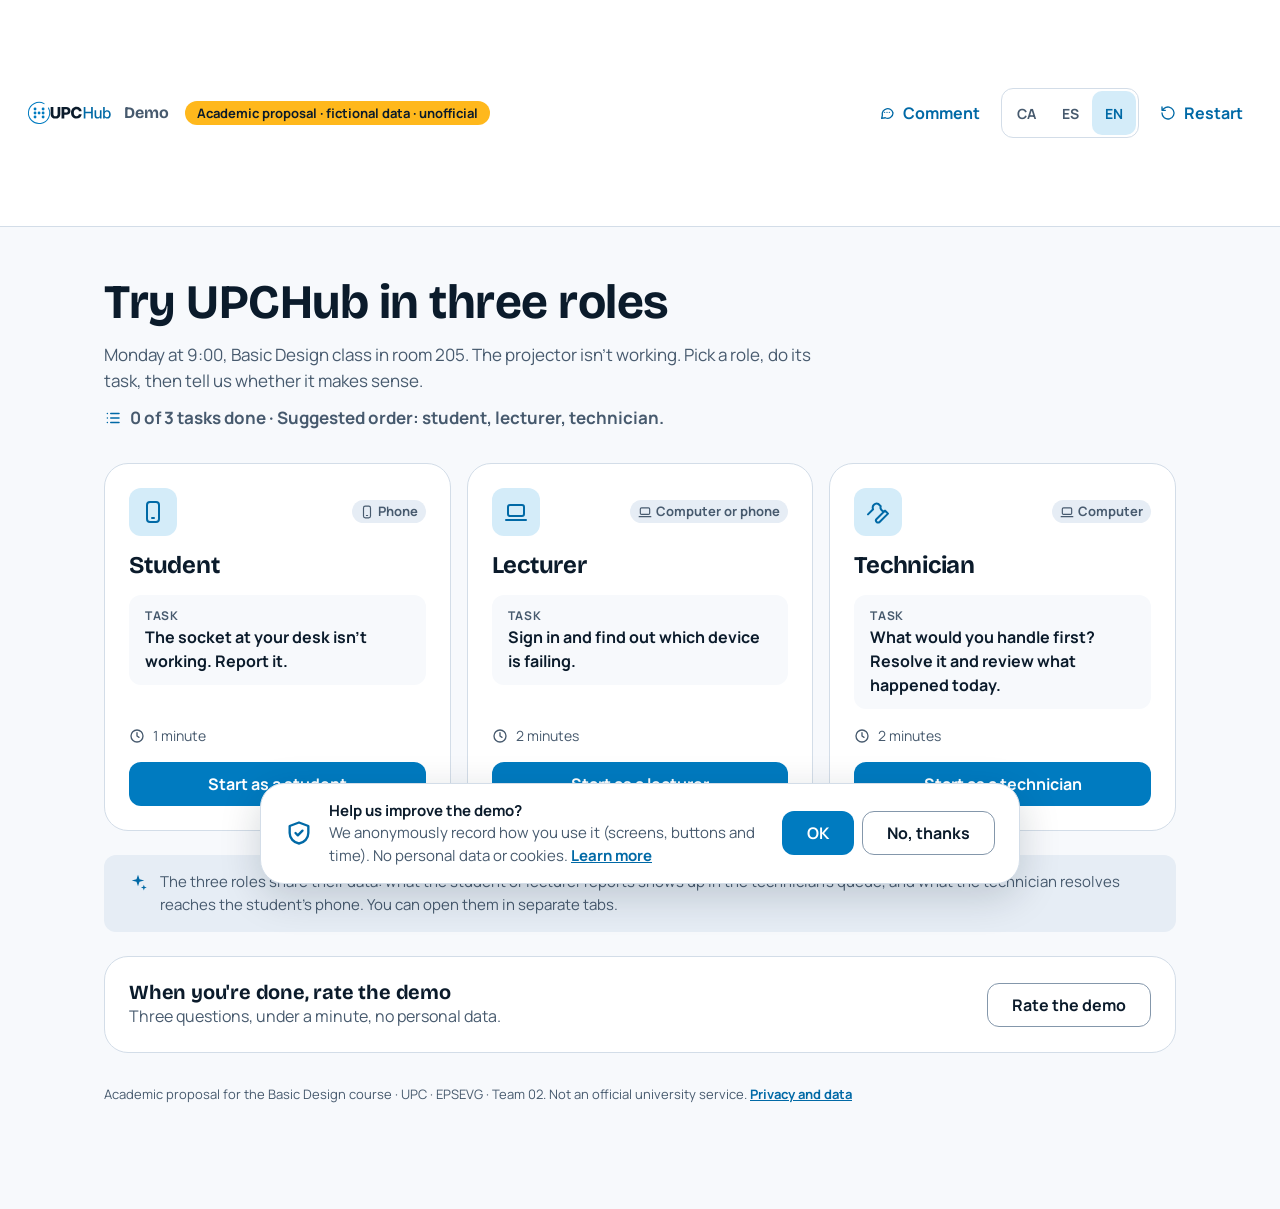
==== commit c8bff72f: "Demo v2.2: ajustos de la prova amb usuaris Alumne: app amb aspecte d'app de campus (capçalera, acces" ====
--- a/demo/index.html
+++ b/demo/index.html
@@ -11,15 +11,15 @@
 <link rel="preconnect" href="https://fonts.googleapis.com">
 <link rel="preconnect" href="https://fonts.gstatic.com" crossorigin>
 <link rel="stylesheet" href="https://fonts.googleapis.com/css2?family=Bricolage+Grotesque:opsz,wght@12..96,600;12..96,700&family=Manrope:wght@400;500;700&display=swap">
-<link rel="stylesheet" href="demo.css?v=45">
+<link rel="stylesheet" href="demo.css?v=52">
 </head>
 <body>
 <a class="skip" href="#main">Salta al contingut</a>
 
 <header class="band">
   <a class="home" href="#" aria-label="Demo UPCHub — tria de rol">
-    <img class="logo l" src="../assets/upchub-anillo-H-horizontal-claro.svg" width="92" height="30" alt="UPCHub">
-    <img class="logo d" src="../assets/upchub-anillo-H-horizontal-oscuro.svg" width="92" height="30" alt="UPCHub">
+    <img class="logo l" src="../assets/upchub-anillo-H-horizontal-claro.svg" alt="UPCHub">
+    <img class="logo d" src="../assets/upchub-anillo-H-horizontal-oscuro.svg" alt="UPCHub">
     <span class="tag">Demo</span>
   </a>
   <span class="flag">Proposta acadèmica · dades fictícies · no oficial</span>
@@ -36,53 +36,57 @@
 
 <main id="main">
 
-<!-- ================= Inici ================= -->
+<!-- ================= Inici: tria de rol ================= -->
 <section class="view" data-view="home" aria-labelledby="t-home">
   <div class="wrap">
     <div class="intro">
       <h1 id="t-home" tabindex="-1">Prova UPCHub en tres papers</h1>
-      <p>Dilluns, 9:00, aula 205. Tria un paper i fes la tasca.</p>
+      <p>Dilluns a les 9:00, classe de Disseny Bàsic a l'aula 205. El projector no funciona. Tria un rol, fes la seva tasca i després digues-nos si s'entén.</p>
       <p class="prog" id="h-prog" data-dyn></p>
     </div>
     <ul class="roles">
       <li class="role">
-        <div class="top"><span class="ico"><svg aria-hidden="true"><use href="icons.svg#i-phone"/></svg></span><span class="chip"><svg aria-hidden="true"><use href="icons.svg#i-clock"/></svg>1 minut</span></div>
+        <div class="top"><span class="ico"><svg aria-hidden="true"><use href="icons.svg#i-phone"/></svg></span><span class="chip"><svg aria-hidden="true"><use href="icons.svg#i-phone"/></svg>Mòbil</span></div>
         <h2>Alumne</h2>
-        <div class="task"><small>Tasca</small><p>L'endoll de la teva taula no va. Avisa-ho.</p></div>
+        <div class="task"><small>Tasca</small><p>L'endoll de la teva taula no funciona. Avisa-ho.</p></div>
         <p class="done" data-dyn data-done="alumne" hidden></p>
+        <p class="est"><svg aria-hidden="true"><use href="icons.svg#i-clock"/></svg>1 minut</p>
         <a class="btn pri block" href="#alumne">Començar com a alumne</a>
       </li>
       <li class="role">
-        <div class="top"><span class="ico"><svg aria-hidden="true"><use href="icons.svg#i-laptop"/></svg></span><span class="chip"><svg aria-hidden="true"><use href="icons.svg#i-clock"/></svg>2 minuts</span></div>
+        <div class="top"><span class="ico"><svg aria-hidden="true"><use href="icons.svg#i-laptop"/></svg></span><span class="chip"><svg aria-hidden="true"><use href="icons.svg#i-laptop"/></svg>Ordinador o mòbil</span></div>
         <h2>Professor</h2>
-        <div class="task"><small>Tasca</small><p>El projector no va. Demana ajuda.</p></div>
+        <div class="task"><small>Tasca</small><p>Inicia la sessió i esbrina quin equip falla.</p></div>
         <p class="done" data-dyn data-done="professor" hidden></p>
+        <p class="est"><svg aria-hidden="true"><use href="icons.svg#i-clock"/></svg>2 minuts</p>
         <a class="btn pri block" href="#professor">Començar com a professor</a>
       </li>
       <li class="role">
-        <div class="top"><span class="ico"><svg aria-hidden="true"><use href="icons.svg#i-wrench"/></svg></span><span class="chip"><svg aria-hidden="true"><use href="icons.svg#i-clock"/></svg>2 minuts</span></div>
+        <div class="top"><span class="ico"><svg aria-hidden="true"><use href="icons.svg#i-wrench"/></svg></span><span class="chip"><svg aria-hidden="true"><use href="icons.svg#i-laptop"/></svg>Ordinador</span></div>
         <h2>Tècnic</h2>
-        <div class="task"><small>Tasca</small><p>Resol la incidència més urgent.</p></div>
+        <div class="task"><small>Tasca</small><p>Què atendries primer? Resol-ho i revisa què ha passat avui.</p></div>
         <p class="done" data-dyn data-done="tecnic" hidden></p>
+        <p class="est"><svg aria-hidden="true"><use href="icons.svg#i-clock"/></svg>2 minuts</p>
         <a class="btn pri block" href="#tecnic">Començar com a tècnic</a>
       </li>
     </ul>
+    <p class="note"><svg aria-hidden="true"><use href="icons.svg#i-spark"/></svg><span>Els tres rols comparteixen les dades: el que avisa l'alumne o el professor apareix a la cua del tècnic, i el que resol el tècnic arriba al mòbil de l'alumne. Pots obrir-los en pestanyes diferents.</span></p>
     <div class="end">
-      <div><h2>Quan acabis, valora la demo</h2><p>Tres preguntes. Sense dades personals.</p></div>
+      <div><h2>Quan acabis, valora la demo</h2><p>Tres preguntes, menys d'un minut i sense dades personals.</p></div>
       <a class="btn sec" href="#enquesta">Valorar la demo</a>
     </div>
     <p class="foot">Proposta acadèmica de l'assignatura Disseny Bàsic · UPC · EPSEVG · Equip 02. No és un servei oficial de la universitat. <a href="#dades">Privacitat i dades</a></p>
   </div>
 </section>
 
-<!-- ================= Alumne ================= -->
+<!-- ================= Alumne (mòbil) ================= -->
 <section class="view" data-view="alumne" data-role="alumne" aria-labelledby="t-alumne" hidden>
   <div class="rolev is-phone">
     <aside class="tpanel">
       <a class="btn ghost back" href="#"><svg aria-hidden="true"><use href="icons.svg#i-left"/></svg>Tots els rols</a>
-      <h1 id="t-alumne" tabindex="-1">L'endoll de la teva taula no va. Avisa-ho.</h1>
+      <h1 id="t-alumne" tabindex="-1">L'endoll de la teva taula no funciona. Avisa-ho.</h1>
       <p class="count" id="a-count" data-dyn aria-live="polite"></p>
-      <button type="button" class="btn ghost hintb" data-hint="alumne" aria-expanded="false" aria-controls="a-hint"><svg aria-hidden="true"><use href="icons.svg#i-spark"/></svg>Necessito una pista</button>
+      <button type="button" class="btn ghost hintb" data-hint="a" aria-expanded="false" aria-controls="a-hint"><svg aria-hidden="true"><use href="icons.svg#i-spark"/></svg>Necessito una pista</button>
       <p class="hintbox" id="a-hint" data-dyn aria-live="polite" hidden></p>
       <div class="result" id="a-result" data-dyn hidden></div>
     </aside>
@@ -90,126 +94,158 @@
       <div class="phone" role="region" aria-label="Mòbil simulat">
         <div class="sbar" aria-hidden="true"><span class="clock" data-dyn></span><span class="ic"><svg><use href="icons.svg#i-wind"/></svg><span class="bat"></span></span></div>
         <div class="screens">
+
+          <!-- Notificació push dins del mòbil -->
           <button type="button" class="push" id="a-push" data-dyn hidden></button>
 
-          <!-- A1 · activar el carnet -->
-          <div class="scr" id="a1">
-            <div class="sbody center">
-              <h2 tabindex="-1">Carnet universitari</h2>
-              <div class="wcard" id="a-card" data-on="0">
-                <span class="r1"><span class="org">UPC · EPSEVG</span><span class="demo">Exemple</span></span>
-                <span class="who"><b>Estudiant de prova</b>Disseny Industrial</span>
-                <span class="state" id="a-cstate" data-dyn></span>
-              </div>
-              <div class="tap" id="a-tap" aria-hidden="true">
-                <span class="ring"></span><span class="ring"></span>
-                <span class="pad"><svg><use href="icons.svg#i-nfc"/></svg></span>
-              </div>
-              <p class="lead" id="a-lead" data-dyn></p>
-            </div>
-            <div class="sfoot">
-              <button type="button" class="btn pri block" id="a-nfc"><svg aria-hidden="true"><use href="icons.svg#i-nfc"/></svg>Simular: apropar el mòbil al lector</button>
-              <button type="button" class="btn pri block" id="a-open" data-go="a2" hidden>Obrir l'app del campus</button>
-            </div>
-          </div>
-
-          <!-- A2 · inici de l'app -->
-          <div class="scr" id="a2" data-pos="next">
-            <div class="shead"><span class="app"><span class="mark"><svg aria-hidden="true"><use href="icons.svg#i-grid"/></svg></span>App del campus</span></div>
+          <!-- A2 · Inici de l'app -->
+          <div class="scr tab" id="a2">
+            <div class="apphead">
+              <div class="ah-top"><span class="app"><span class="mark"><svg aria-hidden="true"><use href="icons.svg#i-grid"/></svg></span>App del campus</span><span class="avatar" aria-hidden="true">E</span></div>
+              <h2 tabindex="-1">Hola!</h2>
+              <div class="now" id="a-now" data-dyn></div>
+            </div>
             <div class="sbody">
-              <div class="card now" id="a-now" data-dyn></div>
               <button type="button" class="big-cta" data-go="a3">
                 <span class="i"><svg aria-hidden="true"><use href="icons.svg#i-alert"/></svg></span>
-                <span><b>Avisar d'un problema</b><span>En 3 tocs</span></span>
+                <span><b>Avisar d'un problema</b><span>Endoll, llum, mobiliari…</span></span>
                 <svg class="chev" aria-hidden="true"><use href="icons.svg#i-right"/></svg>
               </button>
-              <h2 class="sec-h" id="h-mine">El meu seguiment</h2>
-              <ul class="mine" id="a-mine" data-dyn aria-labelledby="h-mine"></ul>
-            </div>
-          </div>
-
-          <!-- A3 · avís en 3 tocs -->
+              <div class="tiles">
+                <button type="button" class="tile" data-tab="a1"><svg aria-hidden="true"><use href="icons.svg#i-nfc"/></svg><span>Carnet</span></button>
+                <button type="button" class="tile" data-tab="a5"><svg aria-hidden="true"><use href="icons.svg#i-cal"/></svg><span>Horari</span></button>
+                <button type="button" class="tile" data-tab="a6"><svg aria-hidden="true"><use href="icons.svg#i-bell"/></svg><span>Notificacions</span></button>
+              </div>
+              <h3 class="sec-h">Els meus avisos</h3>
+              <ul class="mine" id="a-mine" data-dyn></ul>
+            </div>
+          </div>
+
+          <!-- A1 · Carnet (estil cartera) -->
+          <div class="scr tab wallet" id="a1" data-pos="next">
+            <div class="shead"><span class="ttl">Carnet</span></div>
+            <div class="sbody">
+              <h2 class="sr" tabindex="-1">Carnet universitari</h2>
+              <div class="wcard" id="a-card" role="img" aria-label="Carnet universitari digital d'exemple: Estudiant de prova, UPC · EPSEVG">
+                <span class="r1"><span class="org">UPC · EPSEVG</span><span class="demo">Exemple · no vàlid</span></span>
+                <span class="kind"><svg aria-hidden="true"><use href="icons.svg#i-nfc"/></svg>Carnet universitari</span>
+                <span class="who"><b>Estudiant de prova</b>Disseny Industrial · 2026-27</span>
+              </div>
+              <div class="wstack" aria-hidden="true"></div>
+              <div class="nfcbox" id="a-nfcbox" data-dyn></div>
+            </div>
+          </div>
+
+          <!-- A5 · Horari -->
+          <div class="scr tab" id="a5" data-pos="next">
+            <div class="shead"><span class="ttl">Horari</span></div>
+            <div class="sbody">
+              <h2 tabindex="-1">Avui</h2>
+              <ol class="tsched" id="a-sched" data-dyn></ol>
+            </div>
+          </div>
+
+          <!-- A6 · Notificacions -->
+          <div class="scr tab" id="a6" data-pos="next">
+            <div class="shead"><span class="ttl">Notificacions</span><button type="button" class="btn ghost" id="a-readall">Marcar llegides</button></div>
+            <div class="sbody">
+              <h2 class="sr" tabindex="-1">Notificacions</h2>
+              <ul class="notes" id="a-notes" data-dyn></ul>
+            </div>
+          </div>
+
+          <!-- A3 · formulari -->
           <div class="scr" id="a3" data-pos="next">
             <div class="shead">
               <button type="button" class="ic-btn" data-back="a2" aria-label="Tornar"><svg aria-hidden="true"><use href="icons.svg#i-left"/></svg></button>
-              <span class="ttl">Avisar d'un problema</span>
-              <span class="aula-chip" id="a-aula" data-dyn></span>
+              <span class="ttl">Nou avís</span>
             </div>
             <form class="fwrap" id="a-form" novalidate>
               <div class="sbody">
-                <fieldset aria-describedby="a-e1">
-                  <legend class="stepl"><span class="qn">1</span>Què falla?</legend>
-                  <div class="cats">
-                    <div class="type"><input type="radio" name="a-cat" id="ac-proj" value="proj"><label for="ac-proj"><svg aria-hidden="true"><use href="icons.svg#i-screen"/></svg>Projector</label></div>
-                    <div class="type"><input type="radio" name="a-cat" id="ac-plug" value="plug"><label for="ac-plug"><svg aria-hidden="true"><use href="icons.svg#i-plug"/></svg>Endoll</label></div>
-                    <div class="type"><input type="radio" name="a-cat" id="ac-temp" value="temp"><label for="ac-temp"><svg aria-hidden="true"><use href="icons.svg#i-temp"/></svg>Aire / temperatura</label></div>
-                    <div class="type"><input type="radio" name="a-cat" id="ac-furn" value="furn"><label for="ac-furn"><svg aria-hidden="true"><use href="icons.svg#i-chair"/></svg>Mobiliari</label></div>
-                    <div class="type"><input type="radio" name="a-cat" id="ac-other" value="other"><label for="ac-other"><svg aria-hidden="true"><use href="icons.svg#i-more"/></svg>Altres</label></div>
+                <h2 tabindex="-1">Què passa?</h2>
+                <div>
+                  <label class="lbl-f" for="a-aula">Aula</label>
+                  <div class="sel">
+                    <select id="a-aula">
+                      <option value="114">Aula 114</option>
+                      <option value="205">Aula 205</option>
+                      <option value="206">Aula 206</option>
+                      <option value="302">Aula 302</option>
+                    </select>
+                    <svg aria-hidden="true"><use href="icons.svg#i-down"/></svg>
                   </div>
-                  <p class="err" id="a-e1" hidden><svg aria-hidden="true"><use href="icons.svg#i-alert"/></svg>Tria què falla.</p>
+                </div>
+                <fieldset aria-describedby="a-err a-av">
+                  <legend>Què no funciona?</legend>
+                  <div class="types">
+                    <div class="type"><input type="radio" name="a-type" id="at-plug" value="plug"><label for="at-plug"><svg aria-hidden="true"><use href="icons.svg#i-plug"/></svg>Endoll</label></div>
+                    <div class="type"><input type="radio" name="a-type" id="at-light" value="light"><label for="at-light"><svg aria-hidden="true"><use href="icons.svg#i-bulb"/></svg>Llum</label></div>
+                    <div class="type"><input type="radio" name="a-type" id="at-furn" value="furn"><label for="at-furn"><svg aria-hidden="true"><use href="icons.svg#i-chair"/></svg>Mobiliari</label></div>
+                    <div class="type"><input type="radio" name="a-type" id="at-other" value="other"><label for="at-other"><svg aria-hidden="true"><use href="icons.svg#i-more"/></svg>Altres</label></div>
+                  </div>
+                  <p class="err" id="a-err" hidden><svg aria-hidden="true"><use href="icons.svg#i-alert"/></svg>Tria què no funciona.</p>
+                  <p class="help" id="a-av">Projector, so, ordinador o clima? Els gestiona el professor.</p>
                 </fieldset>
 
-                <fieldset class="sevf" id="a-sevf" aria-describedby="a-e2" hidden>
-                  <legend class="stepl"><span class="qn">2</span>Com de greu és?</legend>
-                  <div class="sev">
-                    <input type="radio" name="a-sev" id="as-1" value="1"><label for="as-1"><span class="dots" data-n="1"><i></i><i></i><i></i></span><b>Poc greu</b><span>Puc seguir</span></label>
-                    <input type="radio" name="a-sev" id="as-2" value="2"><label for="as-2"><span class="dots" data-n="2"><i></i><i></i><i></i></span><b>Greu</b><span>Em molesta</span></label>
-                    <input type="radio" name="a-sev" id="as-3" value="3"><label for="as-3"><span class="dots" data-n="3"><i></i><i></i><i></i></span><b>Molt greu</b><span>No puc treballar</span></label>
+                <fieldset class="detail" data-for="light" hidden>
+                  <legend>Com és?</legend>
+                  <div class="seg">
+                    <input type="radio" name="a-light" id="al-off" value="off"><label for="al-off">No s'encén</label>
+                    <input type="radio" name="a-light" id="al-flick" value="flick"><label for="al-flick">Parpelleja</label>
                   </div>
-                  <p class="err" id="a-e2" hidden><svg aria-hidden="true"><use href="icons.svg#i-alert"/></svg>Tria com de greu és.</p>
                 </fieldset>
-
-                <fieldset class="detail" data-for="plug" hidden>
-                  <legend class="lbl-f">Número d'endoll <span class="help">(opcional)</span></legend>
-                  <p class="help nohelp"><svg aria-hidden="true"><use href="icons.svg#i-plug"/></svg>El número està escrit a l'endoll.</p>
-                  <div class="nums-pick" id="a-nums" data-dyn></div>
-                </fieldset>
-                <fieldset class="detail" data-for="temp" hidden aria-describedby="a-e3">
-                  <legend class="lbl-f">Com és?</legend>
-                  <div class="seg two">
-                    <input type="radio" name="a-temp" id="at-cold" value="cold"><label for="at-cold"><svg aria-hidden="true"><use href="icons.svg#i-snow"/></svg>Fa fred</label>
-                    <input type="radio" name="a-temp" id="at-hot" value="hot"><label for="at-hot"><svg aria-hidden="true"><use href="icons.svg#i-sun"/></svg>Fa calor</label>
+                <fieldset class="detail" data-for="furn" hidden>
+                  <legend>Què està malmès?</legend>
+                  <div class="seg">
+                    <input type="radio" name="a-furn" id="af-chair" value="chair"><label for="af-chair">Cadira</label>
+                    <input type="radio" name="a-furn" id="af-desk" value="desk"><label for="af-desk">Taula</label>
+                    <input type="radio" name="a-furn" id="af-blind" value="blind"><label for="af-blind">Persiana</label>
                   </div>
-                  <p class="err" id="a-e3" hidden><svg aria-hidden="true"><use href="icons.svg#i-alert"/></svg>Tria fred o calor.</p>
                 </fieldset>
                 <div class="detail" data-for="other" hidden>
-                  <label class="lbl-f" for="a-txt">Què passa?</label>
-                  <input type="text" id="a-txt" maxlength="80" autocomplete="off" aria-describedby="a-e4">
-                  <p class="err" id="a-e4" hidden><svg aria-hidden="true"><use href="icons.svg#i-alert"/></svg>Escriu què passa.</p>
+                  <label class="lbl-f" for="a-txt">Explica-ho breument</label>
+                  <input type="text" class="txt" id="a-txt" maxlength="80" autocomplete="off" aria-describedby="a-err2">
+                  <p class="err" id="a-err2" hidden><svg aria-hidden="true"><use href="icons.svg#i-alert"/></svg>Escriu què passa.</p>
                 </div>
 
-
-                <div class="photo-wrap" id="a-photo-wrap" hidden>
-                  <button type="button" class="link-btn" id="a-photo-add"><svg aria-hidden="true"><use href="icons.svg#i-photo"/></svg>Afegir foto (opcional)</button>
+                <div>
+                  <button type="button" class="photo-add" id="a-photo-add"><svg aria-hidden="true"><use href="icons.svg#i-photo"/></svg><span>Afegir foto <small>(opcional, simulada)</small></span></button>
                   <div class="photo" id="a-photo" hidden>
-                    <span class="th" role="img" aria-label="Foto simulada"></span>
+                    <span class="th" role="img" aria-label="Foto simulada de l'avís"></span>
                     <span class="t"><b>Foto afegida</b><span>Simulada</span></span>
                     <button type="button" class="ic-btn" id="a-photo-del" aria-label="Treure la foto"><svg aria-hidden="true"><use href="icons.svg#i-x"/></svg></button>
                   </div>
                 </div>
               </div>
-              <div class="sfoot"><button type="submit" class="btn pri block" id="a-send"><span class="spin" aria-hidden="true" hidden></span><span class="qn on idle" aria-hidden="true">3</span><span class="idle">Enviar l'avís</span><span class="busy" hidden>Enviant…</span></button></div>
+              <div class="sfoot"><button type="submit" class="btn pri block" id="a-send"><span class="spin" aria-hidden="true" hidden></span><svg class="idle" aria-hidden="true"><use href="icons.svg#i-send"/></svg><span class="idle">Enviar avís</span><span class="busy" hidden>Enviant…</span></button></div>
             </form>
           </div>
 
-          <!-- A4 · seguiment d'un avís -->
+          <!-- A4 · rebuda -->
           <div class="scr" id="a4" data-pos="next">
+            <div class="sbody">
+              <span class="okmark" aria-hidden="true"><svg><use href="icons.svg#i-check"/></svg></span>
+              <h2 tabindex="-1">Rebuda</h2>
+              <div id="a-sum" data-dyn></div>
+            </div>
+            <div class="sfoot"><button type="button" class="btn sec block" data-go="a2">Tornar a l'inici</button></div>
+          </div>
+
+          <!-- A7 · detall d'un avís -->
+          <div class="scr" id="a7" data-pos="next">
             <div class="shead">
-              <button type="button" class="ic-btn" data-back="a2" aria-label="Tornar a l'inici de l'app"><svg aria-hidden="true"><use href="icons.svg#i-left"/></svg></button>
-              <span class="ttl">El meu seguiment</span>
-            </div>
-            <div class="sbody" id="a-follow" data-dyn></div>
-          </div>
-
-          <!-- A5 · temperatura: no va al tècnic -->
-          <div class="scr" id="a5" data-pos="next">
-            <div class="sbody center">
-              <span class="okmark" aria-hidden="true"><svg><use href="icons.svg#i-temp"/></svg></span>
-              <h2 tabindex="-1" id="a-temp-h" data-dyn></h2>
-              <p class="sub" id="a-temp-p" data-dyn></p>
-            </div>
-            <div class="sfoot"><button type="button" class="btn sec block" data-back="a2">Tornar a l'inici</button></div>
-          </div>
+              <button type="button" class="ic-btn" data-back="a2" aria-label="Tornar"><svg aria-hidden="true"><use href="icons.svg#i-left"/></svg></button>
+              <span class="ttl">El meu avís</span>
+            </div>
+            <div class="sbody" id="a-det" data-dyn></div>
+          </div>
+
+          <nav class="tabbar" id="a-tabbar" aria-label="App del campus">
+            <button type="button" data-tab="a2"><svg aria-hidden="true"><use href="icons.svg#i-home"/></svg><span>Inici</span></button>
+            <button type="button" data-tab="a1"><svg aria-hidden="true"><use href="icons.svg#i-nfc"/></svg><span>Carnet</span></button>
+            <button type="button" data-tab="a5"><svg aria-hidden="true"><use href="icons.svg#i-cal"/></svg><span>Horari</span></button>
+            <button type="button" data-tab="a6"><svg aria-hidden="true"><use href="icons.svg#i-bell"/></svg><span>Notificacions</span><b class="bdg" id="a-bdg" data-dyn hidden></b></button>
+          </nav>
         </div>
         <span class="homebar" aria-hidden="true"></span>
       </div>
@@ -217,82 +253,205 @@
   </div>
 </section>
 
-<!-- ================= Professor ================= -->
+<!-- ================= Professor (ordinador o mòbil) ================= -->
 <section class="view" data-view="professor" data-role="professor" aria-labelledby="t-professor" hidden>
-  <div class="rolev is-phone">
+  <div class="rolev" id="b-rolev" data-dev="desk">
     <aside class="tpanel">
       <a class="btn ghost back" href="#"><svg aria-hidden="true"><use href="icons.svg#i-left"/></svg>Tots els rols</a>
-      <h1 id="t-professor" tabindex="-1">El projector no va. Demana ajuda.</h1>
+      <h1 id="t-professor" tabindex="-1">Inicia la sessió i esbrina quin equip falla</h1>
+      <p class="hint">Arribes a l'aula 205 per fer classe. Pots fer servir la pantalla de l'aula o el teu mòbil: tots dos mostren el mateix tauler.</p>
+      <div class="devsw" role="group" aria-label="Veure com a">
+        <button type="button" data-dev="desk" aria-pressed="true"><svg aria-hidden="true"><use href="icons.svg#i-laptop"/></svg>Pantalla de l'aula</button>
+        <button type="button" data-dev="mobile" aria-pressed="false"><svg aria-hidden="true"><use href="icons.svg#i-phone"/></svg>Mòbil del professor</button>
+      </div>
       <p class="count" id="b-count" data-dyn aria-live="polite"></p>
-      <button type="button" class="btn ghost hintb" data-hint="professor" aria-expanded="false" aria-controls="b-hint"><svg aria-hidden="true"><use href="icons.svg#i-spark"/></svg>Necessito una pista</button>
+      <button type="button" class="btn ghost hintb" data-hint="b" aria-expanded="false" aria-controls="b-hint"><svg aria-hidden="true"><use href="icons.svg#i-spark"/></svg>Necessito una pista</button>
       <p class="hintbox" id="b-hint" data-dyn aria-live="polite" hidden></p>
       <div class="result" id="b-result" data-dyn hidden></div>
     </aside>
     <div class="stage">
-      <div class="phone" role="region" aria-label="Mòbil del professor simulat">
-        <div class="sbar" aria-hidden="true"><span class="clock" data-dyn></span><span class="ic"><svg><use href="icons.svg#i-wind"/></svg><span class="bat"></span></span></div>
-        <div class="screens">
-
-          <!-- B1 · apropar el mòbil -->
-          <div class="scr" id="b1">
-            <div class="sbody center login">
-              <img class="login-logo" src="../assets/upchub-anillo-H-horizontal-oscuro.svg" width="110" height="36" alt="UPCHub">
-              <h2 class="room" tabindex="-1">Aula 205</h2>
-              <div class="tap light" id="b-tap" aria-hidden="true">
-                <span class="ring"></span><span class="ring"></span>
-                <span class="pad"><svg><use href="icons.svg#i-nfc"/></svg></span>
-              </div>
-              <p class="lead">Apropa el mòbil al lector de la porta</p>
-            </div>
-            <div class="sfoot dark"><button type="button" class="btn light block" id="b-nfc"><svg aria-hidden="true"><use href="icons.svg#i-nfc"/></svg>Simular: apropar el mòbil</button></div>
-          </div>
-
-          <!-- B2 · tauler de l'aula -->
-          <div class="scr" id="b2" data-pos="next">
-            <div class="shead dash">
-              <button type="button" class="room-sel" id="b-room" aria-haspopup="dialog" data-dyn><span id="b-room-l">Aula 205</span><span class="chg">Canviar<svg aria-hidden="true"><use href="icons.svg#i-down"/></svg></span></button>
-              <span class="cls" id="b-cls" data-dyn></span>
-            </div>
-            <div class="sbody">
-              <h2 class="sr" tabindex="-1" id="b-dash-h">Tauler de l'aula</h2>
-              <p class="summary" id="b-summary" data-dyn aria-live="polite"></p>
-              <ul class="eqs" id="b-eqs" data-dyn aria-label="Equips"></ul>
-              <div class="card tempc" id="b-temp" data-dyn></div>
-            </div>
-            <div class="sfoot"><button type="button" class="btn urgent block" id="b-help"><svg aria-hidden="true"><use href="icons.svg#i-spark"/></svg>Tinc un problema</button></div>
-          </div>
-
-          <!-- B3 · xat amb l'assistent -->
-          <div class="scr" id="b3" data-pos="next">
-            <div class="shead">
-              <button type="button" class="ic-btn" data-back="b2" aria-label="Tornar al tauler"><svg aria-hidden="true"><use href="icons.svg#i-left"/></svg></button>
-              <span class="ttl"><svg class="aiic" aria-hidden="true"><use href="icons.svg#i-spark"/></svg>Assistent</span>
-            </div>
-            <div class="callbar"><button type="button" class="btn sec block" id="b-call"><svg aria-hidden="true"><use href="icons.svg#i-call"/></svg>Trucar al tècnic ara</button></div>
-            <div class="sbody chat" id="b-chat" data-dyn aria-live="polite"></div>
-          </div>
-        </div>
-
-        <!-- Fulls dins del mòbil del professor -->
-        <div class="ovl-bg" id="b-ovl-bg" hidden></div>
-        <div class="ovl" id="b-ovl" role="dialog" aria-modal="true" aria-labelledby="b-ovl-h" hidden>
-          <div class="ovl-h"><h3 id="b-ovl-h" tabindex="-1" data-dyn></h3><button type="button" class="ic-btn" id="b-ovl-x" aria-label="Tancar"><svg aria-hidden="true"><use href="icons.svg#i-x"/></svg></button></div>
-          <div class="ovl-b" id="b-ovl-b" data-dyn></div>
-        </div>
-        <span class="homebar" aria-hidden="true"></span>
+      <div class="monitor" role="region" aria-label="Tauler de l'aula simulat">
+        <div class="sbar mon-only" aria-hidden="true"><span class="clock" data-dyn></span><span class="ic"><svg><use href="icons.svg#i-wind"/></svg><span class="bat"></span></span></div>
+
+        <!-- B1 · accés -->
+        <div class="scr on" id="b1">
+          <div class="login">
+            <img class="login-logo" src="../assets/upchub-anillo-H-horizontal-oscuro.svg" alt="UPCHub">
+            <h2 class="room" tabindex="-1">Aula 205</h2>
+            <p class="meta">Disseny Bàsic · dilluns 9:00–11:00</p>
+            <div class="wcard mini" role="img" aria-label="Carnet de professor d'exemple a la cartera del mòbil">
+              <span class="r1"><span class="org">UPC · EPSEVG</span><span class="demo">Exemple</span></span>
+              <span class="who"><b>Professor/a de prova</b>Carnet de PDI</span>
+            </div>
+            <div class="reader" id="b-reader" aria-hidden="true">
+              <span class="ring"></span><span class="ring"></span>
+              <span class="pad"><svg><use href="icons.svg#i-nfc"/></svg></span>
+            </div>
+            <p class="lead"><span class="only-desk">Toca el lector amb el carnet del mòbil</span><span class="only-mob">Apropa el mòbil al lector de la porta</span></p>
+            <button type="button" class="btn light" id="b-nfc"><svg aria-hidden="true"><use href="icons.svg#i-nfc"/></svg>Simular toc NFC</button>
+            <p class="small">A l'aula real n'hi ha prou d'apropar el mòbil al lector, sense contrasenyes.</p>
+          </div>
+        </div>
+
+        <!-- B2 · sessió a punt -->
+        <div class="scr" id="b2">
+          <div class="ibody center">
+            <span class="okmark" aria-hidden="true"><svg><use href="icons.svg#i-check"/></svg></span>
+            <h2 tabindex="-1">Sessió a punt</h2>
+            <p class="sub">Hola, Professor/a de prova. L'aula s'ha preparat sola.</p>
+            <ul class="bootlist" id="b-boot" data-dyn></ul>
+            <button type="button" class="btn pri" data-go="b3">Obrir el tauler de l'aula</button>
+          </div>
+        </div>
+
+        <!-- B3 · tauler -->
+        <div class="scr" id="b3">
+          <div class="dhead">
+            <div class="dt">
+              <img src="../assets/upchub-anillo-H-color.svg" alt="" width="32" height="32">
+              <div><h2 tabindex="-1" id="b-room-h" data-dyn>Aula 205</h2><span>Disseny Bàsic · 9:00–11:00 · 24 alumnes</span></div>
+            </div>
+            <div class="who"><span class="avatar" aria-hidden="true">P</span><span class="nm">Professor/a de prova</span><button type="button" class="btn ghost" id="b-logout">Tancar sessió</button></div>
+          </div>
+          <div class="ibody">
+            <div class="moved" id="b-moved" data-dyn hidden></div>
+            <p class="summary" id="b-summary" data-dyn aria-live="polite"></p>
+            <div class="dgrid">
+              <section class="panel" aria-labelledby="h-eq">
+                <h3 id="h-eq">Equips <span class="small">· toca'n un per veure'l</span></h3>
+                <ul class="eqs" id="b-eqs" data-dyn></ul>
+              </section>
+              <section class="panel" aria-labelledby="h-env">
+                <h3 id="h-env">Clima de l'aula</h3>
+                <div class="envs" id="b-env" data-dyn></div>
+                <button type="button" class="btn sec env-btn" id="b-clima"><svg aria-hidden="true"><use href="icons.svg#i-temp"/></svg>Ajustar la climatització</button>
+              </section>
+              <section class="panel" aria-labelledby="h-rep">
+                <h3 id="h-rep">Avisos de l'alumnat</h3>
+                <ul class="reps" id="b-reps" data-dyn></ul>
+              </section>
+            </div>
+            <p class="small">Dades d'exemple.</p>
+          </div>
+          <div class="dfoot">
+            <button type="button" class="btn sec" data-go="b8"><svg aria-hidden="true"><use href="icons.svg#i-move"/></svg>Canviar d'aula</button>
+            <button type="button" class="btn pri" id="b-help"><svg aria-hidden="true"><use href="icons.svg#i-spark"/></svg>Tinc un problema</button>
+          </div>
+        </div>
+
+        <!-- B4 · ajuda de la IA -->
+        <div class="scr" id="b4">
+          <div class="dhead">
+            <button type="button" class="ic-btn" data-back="b3" aria-label="Tornar al tauler"><svg aria-hidden="true"><use href="icons.svg#i-left"/></svg></button>
+            <span class="ai"><svg aria-hidden="true"><use href="icons.svg#i-spark"/></svg>Assistent · IA local del campus</span>
+          </div>
+          <div class="ibody">
+            <h2 tabindex="-1" id="b-ai-h">Provem-ho junts</h2>
+            <div id="b-chat" data-dyn></div>
+          </div>
+        </div>
+
+        <!-- B5 · fitxa per al tècnic -->
+        <div class="scr" id="b5">
+          <div class="dhead">
+            <button type="button" class="ic-btn" data-back="b4" aria-label="Tornar a l'assistent"><svg aria-hidden="true"><use href="icons.svg#i-left"/></svg></button>
+            <span class="ai"><svg aria-hidden="true"><use href="icons.svg#i-spark"/></svg>Assistent · IA local del campus</span>
+          </div>
+          <div class="ibody">
+            <h2 tabindex="-1">Avisem el tècnic</h2>
+            <p class="sub">L'assistent ha omplert la fitxa amb el que ja sap de l'aula. Revisa-la i envia-la.</p>
+            <div class="card" id="b-ficha" data-dyn></div>
+            <div class="acts">
+              <button type="button" class="btn pri" id="b-send"><span class="spin" aria-hidden="true" hidden></span><svg class="idle" aria-hidden="true"><use href="icons.svg#i-send"/></svg><span class="idle">Avisar el tècnic</span><span class="busy" hidden>Enviant…</span></button>
+              <button type="button" class="btn ghost" data-back="b3">Cancel·lar</button>
+            </div>
+          </div>
+        </div>
+
+        <!-- B6 · avís enviat -->
+        <div class="scr" id="b6">
+          <div class="ibody center">
+            <span class="okmark" aria-hidden="true"><svg><use href="icons.svg#i-check"/></svg></span>
+            <h2 tabindex="-1">Avís enviat</h2>
+            <p class="sub" id="b-sent" data-dyn></p>
+            <div class="narrow" id="b-track" data-dyn></div>
+            <div class="acts"><button type="button" class="btn sec" data-back="b3">Tornar al tauler</button><button type="button" class="btn ghost" data-go="b8">Canviar d'aula</button></div>
+          </div>
+        </div>
+
+        <!-- B7 · resolt amb la IA -->
+        <div class="scr" id="b7">
+          <div class="ibody center">
+            <span class="okmark" aria-hidden="true"><svg><use href="icons.svg#i-check"/></svg></span>
+            <h2 tabindex="-1">Perfecte, ja funciona</h2>
+            <p class="sub">Queda anotat a l'historial de l'aula perquè el servei tècnic en tingui constància.</p>
+            <button type="button" class="btn sec" data-back="b3">Tornar al tauler</button>
+          </div>
+        </div>
+
+        <!-- B8 · canvi d'aula: tria -->
+        <div class="scr" id="b8">
+          <div class="dhead">
+            <button type="button" class="ic-btn" data-back="b3" aria-label="Tornar al tauler"><svg aria-hidden="true"><use href="icons.svg#i-left"/></svg></button>
+            <span class="ai"><svg aria-hidden="true"><use href="icons.svg#i-move"/></svg>Canvi d'aula</span>
+          </div>
+          <div class="ibody">
+            <h2 tabindex="-1">On vols continuar la classe?</h2>
+            <p class="sub">Aules de la planta i properes, segons l'horari real. Necessites lloc per a 24 alumnes fins a les 11:00.</p>
+            <fieldset><legend class="sr">Aules disponibles</legend><div class="rooms" id="b-rooms" data-dyn></div></fieldset>
+            <p class="err" id="b-room-err" hidden><svg aria-hidden="true"><use href="icons.svg#i-alert"/></svg>Tria una aula per continuar.</p>
+            <div class="acts"><button type="button" class="btn pri" id="b-room-next">Continuar</button><button type="button" class="btn ghost" data-back="b3">Cancel·lar</button></div>
+          </div>
+        </div>
+
+        <!-- B9 · canvi d'aula: confirmació -->
+        <div class="scr" id="b9">
+          <div class="dhead">
+            <button type="button" class="ic-btn" data-back="b8" aria-label="Tornar a la tria d'aula"><svg aria-hidden="true"><use href="icons.svg#i-left"/></svg></button>
+            <span class="ai"><svg aria-hidden="true"><use href="icons.svg#i-move"/></svg>Canvi d'aula</span>
+          </div>
+          <div class="ibody">
+            <h2 tabindex="-1">Revisa l'avís per a l'alumnat</h2>
+            <p class="sub">Arribarà com a notificació a l'app del campus de les 24 persones matriculades. El servei tècnic també ho veurà.</p>
+            <div class="pushprev" id="b-pushprev" data-dyn></div>
+            <div class="acts">
+              <button type="button" class="btn pri" id="b-move-send"><span class="spin" aria-hidden="true" hidden></span><svg class="idle" aria-hidden="true"><use href="icons.svg#i-send"/></svg><span class="idle">Enviar la notificació</span><span class="busy" hidden>Enviant…</span></button>
+              <button type="button" class="btn ghost" data-back="b3">Cancel·lar</button>
+            </div>
+          </div>
+        </div>
+
+        <!-- B10 · canvi fet -->
+        <div class="scr" id="b10">
+          <div class="ibody center">
+            <span class="okmark" aria-hidden="true"><svg><use href="icons.svg#i-check"/></svg></span>
+            <h2 tabindex="-1">Alumnat avisat</h2>
+            <p class="sub" id="b-moved-msg" data-dyn></p>
+            <p class="small">Obre el rol d'alumne en una altra pestanya per veure com arriba la notificació.</p>
+            <button type="button" class="btn sec" data-back="b3">Tornar al tauler</button>
+          </div>
+        </div>
+
+        <!-- Full lateral: detall d'equip i climatització -->
+        <div class="sheet-bg" id="b-sheet-bg" hidden></div>
+        <div class="sheet" id="b-sheet" role="dialog" aria-modal="true" aria-labelledby="b-sheet-h" hidden>
+          <div class="sheet-h"><h3 id="b-sheet-h" tabindex="-1" data-dyn></h3><button type="button" class="ic-btn" id="b-sheet-x" aria-label="Tancar"><svg aria-hidden="true"><use href="icons.svg#i-x"/></svg></button></div>
+          <div class="sheet-b" id="b-sheet-b" data-dyn></div>
+        </div>
       </div>
     </div>
   </div>
 </section>
 
-<!-- ================= Tècnic ================= -->
+<!-- ================= Tècnic (ordinador) ================= -->
 <section class="view" data-view="tecnic" data-role="tecnic" aria-labelledby="t-tecnic" hidden>
   <div class="rolev">
     <aside class="tpanel">
       <a class="btn ghost back" href="#"><svg aria-hidden="true"><use href="icons.svg#i-left"/></svg>Tots els rols</a>
-      <h1 id="t-tecnic" tabindex="-1">Resol la incidència més urgent</h1>
+      <h1 id="t-tecnic" tabindex="-1">Què atendries primer?</h1>
+      <p class="hint">Treballes al servei tècnic del campus. Obre l'avís que atendries primer i deixa'l resolt. Després mira a l'historial què ha canviat avui.</p>
       <p class="count" id="c-count" data-dyn aria-live="polite"></p>
-      <button type="button" class="btn ghost hintb" data-hint="tecnic" aria-expanded="false" aria-controls="c-hint"><svg aria-hidden="true"><use href="icons.svg#i-spark"/></svg>Necessito una pista</button>
+      <button type="button" class="btn ghost hintb" data-hint="c" aria-expanded="false" aria-controls="c-hint"><svg aria-hidden="true"><use href="icons.svg#i-spark"/></svg>Necessito una pista</button>
       <p class="hintbox" id="c-hint" data-dyn aria-live="polite" hidden></p>
       <div class="result" id="c-result" data-dyn hidden></div>
     </aside>
@@ -300,25 +459,27 @@
       <div class="monitor console" role="region" aria-label="Consola del servei tècnic simulada">
         <div class="dhead">
           <div class="dt"><span class="avatar" aria-hidden="true"><svg><use href="icons.svg#i-wrench"/></svg></span><div><p class="ctitle">Servei tècnic</p><span>Campus EPSEVG · <span class="clock" data-dyn></span></span></div></div>
-          <div class="ctools">
-            <div class="sel slim"><label class="sr" for="c-bld">Edifici</label><select id="c-bld"><option value="">Tots els edificis</option><option value="A">Edifici A</option><option value="B">Edifici B</option><option value="C">Edifici C</option></select><svg aria-hidden="true"><use href="icons.svg#i-down"/></svg></div>
-            <div class="ctabs" role="group" aria-label="Secció">
-              <button type="button" data-ctab="c1" aria-pressed="true"><svg aria-hidden="true"><use href="icons.svg#i-list"/></svg>Cua</button>
-              <button type="button" data-ctab="c4" aria-pressed="false"><svg aria-hidden="true"><use href="icons.svg#i-clock"/></svg>Historial</button>
-            </div>
+          <div class="ctabs" role="group" aria-label="Seccions">
+            <button type="button" data-ctab="c1" aria-pressed="true"><svg aria-hidden="true"><use href="icons.svg#i-list"/></svg>Cua <b id="c-open" data-dyn></b></button>
+            <button type="button" data-ctab="c4" aria-pressed="false"><svg aria-hidden="true"><use href="icons.svg#i-clock"/></svg>Historial del dia</button>
           </div>
         </div>
 
         <!-- C1 · cua -->
         <div class="scr on" id="c1">
           <div class="ibody">
-            <div class="hrow"><h2 tabindex="-1">Cua d'incidències</h2><p class="small">Ordenada per prioritat.</p></div>
-            <div class="stabs" role="group" aria-label="Estat">
-              <button type="button" data-st="open" aria-pressed="true">Pendents <b id="c-n-open" data-dyn></b></button>
-              <button type="button" data-st="done" aria-pressed="false">Resoltes <b id="c-n-done" data-dyn></b></button>
-              <button type="button" data-st="all" aria-pressed="false">Tot</button>
+            <div class="hrow"><h2 tabindex="-1">Cua d'incidències</h2><p class="small">Ordenada per prioritat: P = gravetat × urgència × impacte.</p></div>
+            <div class="chips" role="group" aria-label="Filtrar la cua">
+              <button type="button" data-qf="all" aria-pressed="true">Totes</button>
+              <button type="button" data-qf="crit" aria-pressed="false">Urgents (P ≥ 6)</button>
+              <button type="button" data-qf="new" aria-pressed="false">Noves</button>
+              <button type="button" data-qf="mine" aria-pressed="false">En curs</button>
             </div>
             <ol class="queue" id="c-queue" data-dyn></ol>
+            <details class="done-list">
+              <summary>Resoltes avui</summary>
+              <ul id="c-done" data-dyn></ul>
+            </details>
           </div>
         </div>
 
@@ -329,12 +490,13 @@
             <div class="ftitle" id="c-title" data-dyn></div>
             <div class="card" id="c-ficha" data-dyn></div>
             <div class="acts" id="c-acts">
-              <button type="button" class="btn sec" id="c-start"><svg aria-hidden="true"><use href="icons.svg#i-wrench"/></svg>Començar</button>
-              <button type="button" class="btn pri" id="c-resolve"><svg aria-hidden="true"><use href="icons.svg#i-check"/></svg>Resoldre</button>
+              <button type="button" class="btn sec" id="c-start"><svg aria-hidden="true"><use href="icons.svg#i-wrench"/></svg>Començar a atendre-la</button>
+              <button type="button" class="btn pri" id="c-resolve"><svg aria-hidden="true"><use href="icons.svg#i-check"/></svg>Marcar com a resolta</button>
             </div>
             <fieldset class="card resbox" id="c-res" hidden>
               <legend>Què has fet?</legend>
               <div class="opts" id="c-res-opts" data-dyn></div>
+              <div id="c-res-other" hidden><label class="lbl-f" for="c-res-txt">Què has fet?</label><input type="text" class="txt" id="c-res-txt" maxlength="80" autocomplete="off" aria-describedby="c-res-err"><p class="err" id="c-res-err" hidden><svg aria-hidden="true"><use href="icons.svg#i-alert"/></svg>Escriu què has fet.</p></div>
               <div class="acts"><button type="button" class="btn pri" id="c-confirm">Confirmar i tancar</button><button type="button" class="btn ghost" id="c-res-x">Cancel·lar</button></div>
             </fieldset>
           </div>
@@ -346,18 +508,21 @@
             <span class="okmark" aria-hidden="true"><svg><use href="icons.svg#i-check"/></svg></span>
             <h2 tabindex="-1">Incidència resolta</h2>
             <p class="sub" id="c-done-msg" data-dyn></p>
-            <div class="acts"><button type="button" class="btn sec" data-back="c1">Tornar a la cua</button><button type="button" class="btn ghost" data-go="c4">Veure l'historial</button></div>
-          </div>
-        </div>
-
-        <!-- C4 · historial -->
+            <div class="acts"><button type="button" class="btn sec" data-back="c1">Tornar a la cua</button><button type="button" class="btn ghost" data-go="c4">Veure l'historial del dia</button></div>
+          </div>
+        </div>
+
+        <!-- C4 · historial del dia -->
         <div class="scr" id="c4">
           <div class="ibody">
-            <div class="hrow"><h2 tabindex="-1">Historial d'avui</h2><p class="small">Des de les 7:30.</p></div>
-            <div class="stabs" role="group" aria-label="Estat">
-              <button type="button" data-lst="open" aria-pressed="false">Pendents</button>
-              <button type="button" data-lst="done" aria-pressed="false">Resoltes</button>
-              <button type="button" data-lst="all" aria-pressed="true">Tot</button>
+            <div class="hrow"><h2 tabindex="-1">Historial d'avui</h2><p class="small">Tot el que ha passat i ha canviat a les aules des de les 7:30.</p></div>
+            <div class="filters">
+              <div class="sel"><label class="sr" for="c-lf-aula">Aula</label><select id="c-lf-aula"><option value="">Totes les aules</option><option value="114">Aula 114</option><option value="205">Aula 205</option><option value="206">Aula 206</option><option value="302">Aula 302</option></select><svg aria-hidden="true"><use href="icons.svg#i-down"/></svg></div>
+              <div class="chips" role="group" aria-label="Filtrar per estat">
+                <button type="button" data-lf="open" aria-pressed="false">Pendents</button>
+                <button type="button" data-lf="done" aria-pressed="false">Resoltes</button>
+                <button type="button" data-lf="all" aria-pressed="true">Tot</button>
+              </div>
             </div>
             <ol class="daylog" id="c-log" data-dyn></ol>
           </div>
@@ -373,7 +538,7 @@
     <a class="btn ghost back" href="#"><svg aria-hidden="true"><use href="icons.svg#i-left"/></svg>Tots els rols</a>
     <div class="intro">
       <h1 id="t-enquesta" tabindex="-1">Valora la demo</h1>
-      <p>Tres preguntes. No et demanem el nom, el correu ni cap dada personal.</p>
+      <p>Tres preguntes que ens ajuden a saber si UPCHub s'entén. Menys d'un minut, i no et demanem el nom, el correu ni cap dada personal.</p>
     </div>
 
     <section class="panel tasks" aria-labelledby="h-tasks">
@@ -464,6 +629,7 @@
 
 </main>
 
+<!-- Avís de registre (no bloqueja la demo) -->
 <div class="consent" id="consent" role="region" aria-labelledby="consent-h" hidden>
   <svg aria-hidden="true"><use href="icons.svg#i-shield"/></svg>
   <div class="ctext">
@@ -473,6 +639,7 @@
   <div class="acts"><button type="button" class="btn pri" data-consent="yes">D'acord</button><button type="button" class="btn sec" data-consent="no">No, gràcies</button></div>
 </div>
 
+<!-- Comentari ràpid des de qualsevol pantalla -->
 <dialog class="fb" id="fb" aria-labelledby="fb-h">
   <form id="fb-form" novalidate>
     <div class="fb-head"><h2 id="fb-h">Envia'ns un comentari</h2><button type="button" class="ic-btn" id="fb-x" aria-label="Tancar"><svg aria-hidden="true"><use href="icons.svg#i-x"/></svg></button></div>
@@ -496,7 +663,7 @@
 
 <div class="toast" id="toast" role="status" aria-live="polite" data-dyn></div>
 
-<script src="i18n-demo.js?v=45"></script>
-<script src="demo.js?v=45"></script>
+<script src="i18n-demo.js?v=52"></script>
+<script src="demo.js?v=52"></script>
 </body>
 </html>
--- a/demo/demo.css
+++ b/demo/demo.css
@@ -109,7 +109,8 @@
 .role .done{display:flex;align-items:center;gap:var(--space-2);color:var(--ink-muted);font-size:.875rem}
 .role .done svg{color:var(--ok)}
 .role .btn{margin-top:auto}
-
+.note{display:flex;gap:var(--space-3);align-items:flex-start;margin-top:var(--space-5);padding:var(--space-4) var(--space-5);background:var(--surface-200);border-radius:var(--radius-md);color:var(--ink-muted);font-size:.9375rem}
+.note svg{width:20px;height:20px;color:var(--brand-text);margin-top:2px}
 .end{display:flex;flex-wrap:wrap;align-items:center;justify-content:space-between;gap:var(--space-4);margin-top:var(--space-5);padding:var(--space-5);background:var(--surface-0);border:1px solid var(--line);border-radius:var(--radius-lg)}
 .end h2{font-size:1.25rem}
 .end p{color:var(--ink-muted)}
@@ -120,7 +121,7 @@
 .tpanel{position:sticky;top:calc(var(--band-h) + var(--space-5));align-self:start;display:flex;flex-direction:column;gap:var(--space-4)}
 .tpanel h1{font-size:1.75rem}
 .tpanel .back,.wrap>.back{align-self:flex-start;margin-left:calc(var(--space-3) * -1)}
-
+.tpanel .hint{color:var(--ink-muted)}
 .tpanel .count{font-size:.875rem;font-weight:700;color:var(--ink-muted)}
 .stage{display:flex;justify-content:center;min-width:0}
 .result{display:flex;flex-direction:column;gap:var(--space-3);padding:var(--space-5);background:var(--surface-0);border:1px solid var(--line);border-radius:var(--radius-lg)}
@@ -131,6 +132,7 @@
 .result .nums span{font-size:.8125rem;color:var(--ink-muted)}
 .result .acts{display:flex;flex-wrap:wrap;gap:var(--space-2)}
 .result:not([hidden]){animation:rise 300ms var(--ease-out)}
+.placeholder{padding:var(--space-7);border:2px dashed var(--line);border-radius:var(--radius-lg);color:var(--ink-muted);text-align:center;width:100%}
 
 /* ---------- Marc de mòbil ---------- */
 .phone{position:relative;width:390px;height:min(800px,calc(100dvh - var(--band-h) - var(--space-7)));min-height:640px;border:12px solid var(--frame);border-radius:52px;background:var(--surface-100);box-shadow:var(--shadow);overflow:hidden;isolation:isolate}
@@ -156,17 +158,26 @@
 .sbody h2{font-size:1.75rem}
 .sbody .sub{color:var(--ink-muted)}
 .card{background:var(--surface-0);border:1px solid var(--line);border-radius:var(--radius-md);padding:var(--space-4)}
+.ctx{display:flex;gap:var(--space-3);align-items:flex-start}
+.ctx .pin{display:grid;place-items:center;width:40px;height:40px;border-radius:50%;background:var(--brand-tint);color:var(--brand-text)}
+.ctx .pin svg{width:20px;height:20px}
+.ctx b{display:block}
+.ctx span{color:var(--ink-muted);font-size:.875rem}
 
 /* A1 · carnet genèric */
-
+.wallet-h{font-size:1.75rem;padding-top:var(--space-2)}
 .wcard{position:relative;aspect-ratio:1.586;border-radius:18px;padding:var(--space-4) var(--space-5);color:#fff;background:linear-gradient(135deg,#003b66 0%,#00609e 55%,#0a78b8 100%);display:flex;flex-direction:column;justify-content:space-between;box-shadow:0 2px 4px rgba(11,27,43,.12),0 12px 28px rgba(11,27,43,.22);overflow:hidden}
 .wcard::after{content:"";position:absolute;right:-60px;bottom:-80px;width:220px;height:220px;border-radius:50%;border:22px solid rgba(255,255,255,.12)}
 .wcard .r1{display:flex;justify-content:space-between;align-items:flex-start}
 .wcard .org{font-size:.8125rem;font-weight:700;letter-spacing:.04em}
-
+.wcard .kind{display:flex;align-items:center;gap:var(--space-2);font-family:var(--font-display);font-size:clamp(1.125rem,5vw,1.375rem);line-height:1.15;font-weight:700}
+.wcard .kind svg{width:24px;height:24px}
 .wcard .who{font-size:.8125rem;line-height:1.35}
 .wcard .who b{display:block;font-size:1rem}
 .wcard .demo{font-size:.6875rem;font-weight:700;padding:2px var(--space-2);border-radius:999px;background:rgba(0,0,0,.25)}
+.wstack{height:10px;margin:-6px 14px 0;border-radius:0 0 14px 14px;background:var(--surface-200)}
+.tapnote{display:flex;align-items:center;gap:var(--space-2);color:var(--ink-muted);font-size:.875rem;justify-content:center}
+.tapnote svg{width:18px;height:18px}
 
 /* A2 · inici d'incidències */
 .big-cta{display:flex;align-items:center;gap:var(--space-4);width:100%;text-align:left;padding:var(--space-5);border-radius:var(--radius-lg);border:0;background:var(--brand);color:var(--on-brand);transition:transform 160ms var(--ease-out)}
@@ -194,7 +205,7 @@
 .sel{position:relative}
 .sel select{appearance:none;width:100%;min-height:48px;padding:0 var(--space-7) 0 var(--space-4);border:1px solid var(--border);border-radius:var(--radius-md);background:var(--surface-0);font-size:1rem}
 .sel svg{position:absolute;right:var(--space-4);top:50%;margin-top:-9px;width:18px;height:18px;pointer-events:none;color:var(--ink-muted)}
-
+.types{display:grid;grid-template-columns:1fr 1fr;gap:var(--space-2)}
 .type{position:relative}
 .type input{position:absolute;z-index:1;opacity:0;inset:0;margin:0;cursor:pointer} /* per sobre del label encara que aquest es transformi en prémer */
 .type label{display:flex;flex-direction:column;align-items:flex-start;gap:var(--space-2);min-height:88px;padding:var(--space-3) var(--space-4);border:1px solid var(--border);border-radius:var(--radius-md);background:var(--surface-0);font-weight:700;cursor:pointer;transition:border-color 160ms ease,background-color 160ms ease,transform 160ms var(--ease-out)}
@@ -204,7 +215,10 @@
 .type input:focus-visible+label{outline:2px solid var(--focus-ring);outline-offset:2px}
 .err{display:flex;gap:var(--space-2);align-items:center;margin-top:var(--space-2);color:var(--c-crit);font-size:.875rem;font-weight:700}
 .err svg{width:16px;height:16px}
-
+.photo-add{display:flex;align-items:center;gap:var(--space-3);width:100%;min-height:56px;padding:var(--space-3) var(--space-4);border:1.5px dashed var(--border);border-radius:var(--radius-md);background:transparent;text-align:left;font-weight:700;color:var(--brand-text);transition:transform 160ms var(--ease-out)}
+.photo-add:active{transform:scale(.98)}
+.photo-add svg{width:22px;height:22px}
+.photo-add small{display:block;font-weight:500;color:var(--ink-muted)}
 .photo{display:flex;align-items:center;gap:var(--space-3)}
 .photo .th{width:72px;height:72px;border-radius:var(--radius-md);background:linear-gradient(160deg,#1c2b3a,#3b4d60);position:relative;overflow:hidden}
 .photo .th::before{content:"";position:absolute;left:12px;right:12px;top:16px;bottom:22px;border-radius:3px;background:#0b141d;box-shadow:inset 0 0 0 2px #56687a}
@@ -220,13 +234,31 @@
 .okmark svg{stroke-dasharray:24;stroke-dashoffset:24}
 .scr.on .okmark{animation:pop 300ms var(--ease-out)}
 .scr.on .okmark svg{animation:draw 360ms 120ms var(--ease-out) forwards}
-
+.sum{margin:0;display:grid;grid-template-columns:auto 1fr;gap:var(--space-2) var(--space-4)}
+.sum dt{color:var(--ink-muted);font-size:.875rem}
+.sum dd{margin:0;font-weight:700;font-size:.9375rem;text-align:right}
 .badge{display:inline-flex;align-items:center;gap:6px;padding:2px var(--space-2);border-radius:999px;font-size:.8125rem;font-weight:700;color:var(--ink);white-space:nowrap}
 .badge::before{content:"";width:8px;height:8px;border-radius:50%;background:currentColor;color:inherit}
 .badge.crit{background:var(--c-crit-soft)} .badge.crit::before{background:var(--c-crit)}
 .badge.alt{background:var(--c-alt-soft)} .badge.alt::before{background:var(--c-alt)}
 .badge.norm{background:var(--c-norm-soft)} .badge.norm::before{background:var(--c-norm)}
 .badge.low{background:var(--c-low-soft)} .badge.low::before{background:var(--c-low)}
+.track{list-style:none;margin:0;padding:0;display:flex;flex-direction:column;gap:0}
+.track li{position:relative;display:flex;gap:var(--space-3);padding-bottom:var(--space-4);color:var(--ink-muted)}
+.track li:last-child{padding-bottom:0}
+.track li::before{content:"";position:absolute;left:11px;top:24px;bottom:0;width:2px;background:var(--line)}
+.track li:last-child::before{display:none}
+.track .dot{display:grid;place-items:center;width:24px;height:24px;border-radius:50%;border:2px solid var(--line);background:var(--surface-0);flex:none}
+.track .dot svg{width:12px;height:12px;opacity:0}
+.track li.done{color:var(--ink)}
+.track li.done .dot{background:var(--ok);border-color:var(--ok);color:#fff}
+.track li.done .dot svg{opacity:1}
+.track li.done::before{background:var(--ok)}
+.track li.now{color:var(--ink)}
+.track li.now .dot{border-color:var(--brand)}
+.track b{display:block;font-size:.9375rem}
+.track span{font-size:.8125rem}
+.merged{font-size:.875rem;color:var(--ink-muted);padding:var(--space-3) var(--space-4);background:var(--surface-200);border-radius:var(--radius-md)}
 
 /* ---------- Avisos ---------- */
 .toast{position:fixed;left:50%;bottom:var(--space-5);z-index:40;transform:translate(-50%,16px);opacity:0;pointer-events:none;max-width:calc(100% - 32px);padding:var(--space-3) var(--space-4);border-radius:var(--radius-md);background:var(--ink);color:var(--surface-0);font-weight:700;font-size:.9375rem;transition:transform 220ms var(--ease-out),opacity 180ms ease}
@@ -256,6 +288,7 @@
   .rolev.is-phone .screens{inset:0}
 }
 
+
 /* ================= Professor: pantalla de l'aula ================= */
 .monitor{position:relative;width:100%;max-width:980px;min-height:620px;background:var(--surface-100);border:10px solid var(--frame);border-radius:20px;box-shadow:var(--shadow);overflow:hidden}
 .monitor .scr{position:relative;inset:auto;min-height:600px;transition:none}
@@ -266,7 +299,7 @@
 .ibody.center .okmark{align-self:center;margin-top:0}
 .ibody h2{font-size:1.75rem}
 .ibody .sub{color:var(--ink-muted);max-width:52ch}
-
+.narrow{width:100%;max-width:440px;text-align:left}
 .small{font-size:.8125rem;color:var(--ink-muted)}
 .acts{display:flex;flex-wrap:wrap;gap:var(--space-2)}
 
@@ -279,10 +312,30 @@
 .login .small{color:#bfe3fa}
 .btn.light{background:#fff;color:#003b66}
 @media (hover:hover) and (pointer:fine){.btn.light:hover{background:#e6f3fb}}
-
+.reader{position:relative;display:grid;place-items:center;width:132px;height:132px;margin:var(--space-4) 0}
+.reader .pad{position:relative;z-index:2;display:grid;place-items:center;width:72px;height:72px;border-radius:20px;background:rgba(255,255,255,.12);border:1.5px solid rgba(255,255,255,.4);transition:background-color 200ms ease,transform 200ms var(--ease-out)}
+.reader .pad svg{width:34px;height:34px}
+.reader .ring{position:absolute;inset:30px;border-radius:24px;border:1.5px solid rgba(255,255,255,.35);animation:ring 2.4s var(--ease-out) infinite}
+.reader .ring+.ring{animation-delay:1.2s}
+.reader .card-in{position:absolute;z-index:3;right:-34px;bottom:-14px;display:grid;place-items:center;width:52px;height:84px;border-radius:12px;background:#fff;color:#003b66;box-shadow:0 10px 24px rgba(0,0,0,.35);opacity:0;transform:translate(36px,24px) rotate(12deg);transition:transform 520ms var(--ease-in-out),opacity 200ms ease}
+.reader .card-in svg{width:24px;height:24px}
+.reader.tapping .card-in{opacity:1;transform:translate(-44px,-30px) rotate(-6deg)}
+.reader.tapping .ring{animation-duration:900ms}
+.reader.ok .pad{background:var(--ok);border-color:var(--ok);transform:scale(1.06)}
 @keyframes ring{0%{transform:scale(1);opacity:.9}100%{transform:scale(1.9);opacity:0}}
 
 /* B2 · arrencada */
+.bootlist{list-style:none;margin:0;padding:0;display:flex;flex-direction:column;gap:var(--space-2);width:100%;max-width:420px;text-align:left}
+.bootlist li{display:flex;align-items:center;gap:var(--space-3);padding:var(--space-3) var(--space-4);background:var(--surface-0);border:1px solid var(--line);border-radius:var(--radius-md);font-weight:500}
+.bootlist .mk{display:grid;place-items:center;width:24px;height:24px;border-radius:50%;background:var(--ok);color:#fff}
+.bootlist .mk svg{width:13px;height:13px}
+.bootlist li.bad{border-color:var(--c-crit);background:var(--c-crit-soft);font-weight:700}
+.bootlist li.bad .mk{background:var(--c-crit)}
+.scr.on .bootlist li{opacity:0;animation:rise 280ms var(--ease-out) forwards}
+.scr.on .bootlist li:nth-child(2){animation-delay:120ms}
+.scr.on .bootlist li:nth-child(3){animation-delay:240ms}
+.scr.on .bootlist li:nth-child(4){animation-delay:360ms}
+.scr.on .bootlist li:nth-child(5){animation-delay:480ms}
 
 /* B3 · tauler */
 .dhead{display:flex;align-items:center;justify-content:space-between;gap:var(--space-3);flex-wrap:wrap;min-height:64px;padding:var(--space-3) var(--space-5);background:var(--surface-0);border-bottom:1px solid var(--line)}
@@ -291,11 +344,13 @@
 .dhead .dt span{font-size:.875rem;color:var(--ink-muted)}
 .dhead .who{display:flex;align-items:center;gap:var(--space-2);font-size:.875rem;font-weight:700}
 .avatar{display:grid;place-items:center;width:32px;height:32px;border-radius:50%;background:var(--brand-tint);color:var(--brand-text);font-weight:700}
-
+.dhead .ai{display:flex;align-items:center;gap:var(--space-2);margin-right:auto;font-weight:700;color:var(--brand-text)}
+.dhead .ai svg{width:18px;height:18px}
 .summary{display:flex;align-items:center;gap:var(--space-2);font-weight:700;font-size:1.0625rem}
 .summary svg{width:20px;height:20px}
 .summary.bad svg{color:var(--c-crit)} .summary.ok svg{color:var(--ok)}
-
+.dgrid{display:grid;grid-template-columns:1.4fr 1fr;grid-template-rows:auto auto;gap:var(--space-4)}
+.dgrid .panel:first-child{grid-row:span 2}
 .panel{background:var(--surface-0);border:1px solid var(--line);border-radius:var(--radius-md);padding:var(--space-4) var(--space-5)}
 .panel h3{font-size:1rem;margin-bottom:var(--space-3)}
 .eqs{list-style:none;margin:0;padding:0;display:grid;grid-template-columns:1fr 1fr;gap:var(--space-2)}
@@ -313,11 +368,30 @@
 .eqb.warn .st i{background:var(--c-alt)}
 .eqb.ok-new{animation:okflash 900ms var(--ease-out)}
 @keyframes okflash{0%{background:var(--ok-soft);border-color:var(--ok)}100%{background:transparent}}
-
+.envs{display:flex;flex-direction:column;gap:var(--space-3)}
+.env{display:grid;grid-template-columns:24px 1fr;column-gap:var(--space-3);align-items:center}
+.env svg{width:22px;height:22px;color:var(--brand-text);grid-row:span 2}
+.env b{font-family:var(--font-display);font-size:1.375rem;line-height:1.1}
+.env span{font-size:.8125rem;color:var(--ink-muted)}
 .panel .small{margin-top:var(--space-3)}
+.sched{list-style:none;margin:0;padding:0;display:flex;flex-direction:column;gap:var(--space-2)}
+.sched li{display:flex;align-items:center;gap:var(--space-3);font-size:.9375rem;color:var(--ink-muted)}
+.sched b{width:44px;color:var(--ink)}
+.sched li.now{color:var(--ink);font-weight:700}
+.sched .chip{margin-left:auto;background:var(--brand-tint);color:var(--brand-text)}
+.dfoot{display:flex;align-items:center;justify-content:flex-end;gap:var(--space-4);padding:var(--space-4) var(--space-6);background:var(--surface-0);border-top:1px solid var(--line)}
+.dfoot p{color:var(--ink-muted);font-weight:500}
 
 /* B4 · IA */
-
+.bubble{max-width:60ch;padding:var(--space-4) var(--space-5);background:var(--brand-tint);border-radius:var(--radius-md) var(--radius-md) var(--radius-md) var(--radius-sm);font-weight:500}
+.aisteps{list-style:none;margin:0;padding:0;display:flex;flex-direction:column;gap:var(--space-2);max-width:640px}
+.aisteps li{display:flex;gap:var(--space-4);align-items:flex-start;padding:var(--space-4);background:var(--surface-0);border:1px solid var(--line);border-radius:var(--radius-md)}
+.aisteps .n{display:grid;place-items:center;width:32px;height:32px;border-radius:50%;background:var(--brand);color:var(--on-brand);font-weight:700;flex:none}
+.aisteps b{display:block}
+.aisteps span{font-size:.875rem;color:var(--ink-muted)}
+.scr.on .aisteps li{opacity:0;animation:rise 280ms var(--ease-out) forwards}
+.scr.on .aisteps li:nth-child(2){animation-delay:80ms}
+.scr.on .aisteps li:nth-child(3){animation-delay:160ms}
 .ask{display:flex;flex-wrap:wrap;align-items:center;gap:var(--space-3) var(--space-4);padding-top:var(--space-2)}
 .ask p{font-family:var(--font-display);font-weight:700;font-size:1.25rem}
 .yn{display:flex;flex-wrap:wrap;gap:var(--space-2)}
@@ -332,18 +406,22 @@
 
 /* L'interior del tauler s'adapta a l'amplada de la pantalla simulada, no de la finestra */
 .monitor{container:mon/inline-size}
+@container mon (max-width:760px){
+  .dgrid{grid-template-columns:1fr}
+  .dgrid .panel:first-child{grid-row:auto}
+}
 @container mon (max-width:600px){
   .ibody{padding:var(--space-4)}
   .dhead{padding:var(--space-3) var(--space-4)}
-  
-  
-  
+  .dhead .who .nm{display:none}
+  .dfoot{padding:var(--space-3) var(--space-4);justify-content:space-between}
+  .dfoot .btn{flex:1;padding:0 var(--space-3)}
   .ficha{grid-template-columns:1fr;gap:var(--space-1)}
   .ficha dd{margin-bottom:var(--space-3)}
   .qrow{grid-template-columns:56px 1fr;gap:var(--space-3)}
   .qrow .side{grid-column:2;flex-direction:row;align-items:center;flex-wrap:wrap;padding-bottom:var(--space-1)}
   .qrow .pv{grid-row:span 2}
-  
+  .login .reader{margin:var(--space-2) 0}
 }
 @media (max-width:599px){
   .rolev:not(.is-phone) .stage{margin:0 calc(var(--space-4) * -1)}
@@ -353,7 +431,7 @@
 
 /* ================= Tècnic: consola ================= */
 .console .dhead .avatar svg{width:18px;height:18px}
-
+.qcount{font-size:.875rem;font-weight:700;color:var(--ink-muted)}
 .queue{list-style:none;margin:0;padding:0;display:flex;flex-direction:column;gap:var(--space-2)}
 .qrow{display:grid;grid-template-columns:64px 1fr auto;align-items:center;gap:var(--space-4);width:100%;padding:var(--space-3) var(--space-4) var(--space-3) 0;text-align:left;background:var(--surface-0);border:1px solid var(--line);border-radius:var(--radius-md);overflow:hidden;transition:transform 160ms var(--ease-out),border-color 160ms ease}
 .qrow:active{transform:scale(.99)}
@@ -375,7 +453,9 @@
 .tag-st{display:inline-flex;padding:1px var(--space-2);border-radius:999px;background:var(--surface-200);color:var(--ink);font-size:.75rem;font-weight:700}
 .qrow.flash{animation:qflash 1200ms var(--ease-out)}
 @keyframes qflash{0%{box-shadow:0 0 0 3px var(--brand);transform:translateY(-4px)}100%{box-shadow:0 0 0 0 transparent;transform:none}}
-
+.done-list{margin-top:var(--space-2);color:var(--ink-muted);font-size:.9375rem}
+.done-list summary{min-height:44px;display:flex;align-items:center;cursor:pointer;font-weight:700}
+.done-list ul{margin:0;padding-left:1.2em;display:flex;flex-direction:column;gap:var(--space-1)}
 .ftitle{display:flex;flex-wrap:wrap;align-items:center;gap:var(--space-3)}
 .ftitle h2{font-size:1.75rem}
 .hist{list-style:none;margin:0;padding:0;display:flex;flex-direction:column;gap:var(--space-1)}
@@ -426,13 +506,19 @@
 .homebar{position:absolute;left:50%;bottom:6px;z-index:6;width:120px;height:5px;margin-left:-60px;border-radius:3px;background:var(--ink);opacity:.35}
 .wcard{width:100%;border:0;font:inherit;text-align:left;cursor:pointer;perspective:1200px;transition:transform 160ms var(--ease-out)}
 .wcard:active{transform:scale(.98)}
-
+.wcard .face{position:absolute;inset:0;display:flex;flex-direction:column;justify-content:space-between;padding:var(--space-4) var(--space-5);backface-visibility:hidden;transition:opacity 220ms ease,transform 420ms var(--ease-in-out)}
 .wcard .back{opacity:0;transform:rotateY(-90deg)}
-
+.wcard.flip .front{opacity:0;transform:rotateY(90deg)}
 .wcard.flip .back{opacity:1;transform:none}
 .wcard .back .who{font-size:.875rem;max-width:30ch}
 .wcard .back .demo{align-self:flex-start}
-
+.lock{display:flex;flex-direction:column;gap:var(--space-2)}
+.lockn{display:flex;flex-direction:column;gap:2px;width:100%;padding:var(--space-3) var(--space-4);text-align:left;font-size:.875rem;color:var(--ink);background:var(--surface-0);border:1px solid var(--line);border-radius:18px;box-shadow:var(--shadow);transition:transform 160ms var(--ease-out)}
+.lockn:not(.static):active{transform:scale(.98)}
+.lockn .lk-h{display:flex;align-items:center;gap:var(--space-2);font-size:.75rem;color:var(--ink-muted)}
+.lockn .lk-h svg{width:16px;height:16px;padding:2px;border-radius:5px;background:var(--brand);color:#fff}
+.lockn .lk-h time{margin-left:auto}
+.lockn>b{font-size:.9375rem}
 .push{position:absolute;left:var(--space-3);right:var(--space-3);top:var(--space-2);z-index:8;display:flex;flex-direction:column;gap:2px;padding:var(--space-3) var(--space-4);text-align:left;font-size:.875rem;color:var(--ink);background:var(--surface-0);border:1px solid var(--line);border-radius:18px;box-shadow:0 8px 30px rgba(11,27,43,.22)}
 .push:not([hidden]){animation:drop 380ms var(--ease-out)}
 .push .lk-h{display:flex;align-items:center;gap:var(--space-2);font-size:.75rem;color:var(--ink-muted)}
@@ -443,6 +529,12 @@
 .shead{justify-content:space-between}
 .shead .ic-btn:first-child{margin-right:auto}
 .shead .ic-btn:first-child+.ttl{margin-right:auto}
+.scr.tab .sbody{padding-bottom:88px}
+.tabbar{position:absolute;left:0;right:0;bottom:0;z-index:5;display:grid;grid-template-columns:repeat(3,1fr);padding:var(--space-1) var(--space-2) var(--space-5);background:var(--surface-0);border-top:1px solid var(--line)}
+.tabbar button{position:relative;display:flex;flex-direction:column;align-items:center;justify-content:center;gap:2px;min-height:52px;border:0;background:transparent;color:var(--ink-muted);font-size:.75rem;font-weight:700;border-radius:var(--radius-md)}
+.tabbar button svg{width:22px;height:22px}
+.tabbar button[aria-current="page"]{color:var(--brand-text)}
+.bdg{position:absolute;top:4px;left:calc(50% + 6px);min-width:18px;height:18px;padding:0 5px;border-radius:9px;background:#b83232;color:#fff;font-size:.6875rem;line-height:18px;text-align:center}
 
 .now{display:flex;flex-direction:column;gap:var(--space-3)}
 .now-h{display:flex;align-items:center;gap:var(--space-3)}
@@ -458,37 +550,86 @@
 .mine-b:active{transform:scale(.98)}
 .mine-b>svg{width:18px;height:18px;color:var(--ink-muted)}
 .hrow{display:flex;flex-wrap:wrap;align-items:baseline;justify-content:space-between;gap:var(--space-2) var(--space-4)}
-
+.tsched{list-style:none;margin:0;padding:0;display:flex;flex-direction:column;gap:var(--space-2)}
+.tsched li{display:flex;align-items:center;gap:var(--space-3);padding:var(--space-3) var(--space-4);background:var(--surface-0);border:1px solid var(--line);border-radius:var(--radius-md)}
+.tsched li.now{border-color:var(--brand)}
+.tsched .tm{width:56px;font-size:.8125rem;font-weight:700;color:var(--ink-muted);font-variant-numeric:tabular-nums}
+.tsched .cl{flex:1;min-width:0}
+.tsched .cl b{display:block}
+.tsched .cl span{font-size:.875rem;color:var(--ink-muted)}
+.tsched s{color:var(--ink-muted)}
+.tsched .chip{background:var(--brand-tint);color:var(--brand-text)}
+.notes{list-style:none;margin:0;padding:0;display:flex;flex-direction:column;gap:var(--space-2)}
+.note-b{position:relative;display:flex;flex-direction:column;gap:2px;width:100%;padding:var(--space-3) var(--space-4);text-align:left;background:var(--surface-0);border:1px solid var(--line);border-radius:var(--radius-md);font-size:.9375rem}
+.note-b .nt{display:flex;justify-content:space-between;gap:var(--space-2)}
+.note-b time{font-size:.8125rem;color:var(--ink-muted)}
+.note-b>span:last-child{color:var(--ink-muted);font-size:.875rem}
+.note-b.unread{border-color:var(--brand)}
+.note-b.unread::before{content:"";position:absolute;left:-5px;top:50%;width:10px;height:10px;margin-top:-5px;border-radius:50%;background:var(--brand)}
 .detail:not([hidden]){animation:rise 220ms var(--ease-out)}
-
+.seg.wrap3 label{flex:1 1 auto}
 .phone .seg label{min-height:44px;padding:0 var(--space-4);font-size:.9375rem}
 
 /* ================= v2: professor ================= */
-
+.devsw{display:flex;flex-wrap:wrap;gap:var(--space-1);padding:3px;border:1px solid var(--line);border-radius:var(--radius-md);background:var(--surface-0);align-self:flex-start}
+.devsw button{display:inline-flex;align-items:center;gap:var(--space-2);min-height:44px;padding:0 var(--space-3);border:0;border-radius:9px;background:transparent;font-weight:700;font-size:.875rem;color:var(--ink-muted)}
+.devsw button svg{width:18px;height:18px}
+.devsw button[aria-pressed="true"]{background:var(--brand-tint);color:var(--brand-text)}
+.mon-only{display:none}
+.only-mob{display:none}
+[data-dev="mobile"] .only-mob{display:inline}
+[data-dev="mobile"] .only-desk{display:none}
 [data-dev="mobile"] .monitor{display:flex;flex-direction:column;width:390px;max-width:100%;height:min(820px,calc(100dvh - var(--band-h) - var(--space-7)));min-height:640px;border:12px solid var(--frame);border-radius:52px}
-
+[data-dev="mobile"] .monitor .mon-only{display:flex;flex:none;background:var(--surface-0)}
 [data-dev="mobile"] .monitor .scr.on{flex:1;min-height:0;overflow:auto;overscroll-behavior:contain}
 [data-dev="mobile"] .monitor .scr{min-height:0}
 [data-dev="mobile"] .login{padding:var(--space-5)}
 [data-dev="mobile"] .monitor .sbar{background:#003b66;color:#fff}
-
-@media (max-width:599px){[data-dev="mobile"] .monitor{width:100%;height:auto;min-height:0;border:0;border-radius:0}}
-
+[data-dev="mobile"] .dfoot{position:sticky;bottom:0;z-index:2}
+@media (max-width:599px){[data-dev="mobile"] .monitor{width:100%;height:auto;min-height:0;border:0;border-radius:0}[data-dev="mobile"] .monitor .mon-only{display:none}}
+.dfoot{gap:var(--space-2)}
+.env-btn{margin-top:var(--space-4)}
+.reps{list-style:none;margin:0;padding:0;display:flex;flex-direction:column;gap:var(--space-2)}
+.reps li{display:flex;gap:var(--space-3);align-items:flex-start;font-size:.9375rem}
+.reps li>svg{width:20px;height:20px;color:var(--ink-muted);margin-top:2px}
+.reps li b{display:block}
+.reps li span span{font-size:.8125rem;color:var(--ink-muted)}
+.moved{display:flex;flex-wrap:wrap;align-items:center;gap:var(--space-2) var(--space-3);padding:var(--space-3) var(--space-4);background:var(--brand-tint);border-radius:var(--radius-md);font-weight:700}
+.moved>svg{width:20px;height:20px;color:var(--brand-text)}
+.moved .btn{margin-left:auto}
+.aisteps label{display:flex;gap:var(--space-4);align-items:flex-start;width:100%;cursor:pointer}
+.aisteps input{position:absolute;opacity:0;width:1px;height:1px}
+.aisteps li{position:relative;transition:border-color 160ms ease,background-color 160ms ease}
+.aisteps li:has(input:checked){border-color:var(--ok);background:var(--ok-soft)}
+.aisteps li:has(input:focus-visible){outline:2px solid var(--focus-ring);outline-offset:2px}
+.aisteps input:checked+.n{background:var(--ok)}
+.aisteps .tx{flex:1}
 .rooms{display:flex;flex-direction:column;gap:var(--space-2);max-width:640px}
 .room-o{position:relative}
 .room-o input{position:absolute;opacity:0;width:1px;height:1px}
 .room-o label{display:flex;flex-direction:column;gap:2px;padding:var(--space-3) var(--space-4);border:1px solid var(--border);border-radius:var(--radius-md);background:var(--surface-0);cursor:pointer;transition:border-color 160ms ease,background-color 160ms ease}
 .room-o label span{font-size:.875rem;color:var(--ink-muted)}
-
+.room-o .okline,.room-o .warnline{display:flex;align-items:center;gap:var(--space-2);color:var(--ink)}
+.room-o .okline svg{width:14px;height:14px;color:var(--ok)}
+.room-o .warnline svg{width:14px;height:14px;color:var(--c-alt)}
 .room-o input:checked+label{border-color:var(--brand);background:var(--brand-tint);box-shadow:inset 0 0 0 1px var(--brand)}
 .room-o input:focus-visible+label{outline:2px solid var(--focus-ring);outline-offset:2px}
 .room-o.dis label{cursor:not-allowed;background:var(--surface-200);border-color:var(--line)}
 .room-o.dis label b{color:var(--ink-muted)}
-
+.pushprev{max-width:420px;padding:var(--space-5);background:linear-gradient(160deg,#0a3a5e,#123f63);border-radius:var(--radius-lg)}
+.sheet-bg{position:absolute;inset:0;z-index:20;background:rgba(11,27,43,.35)}
+.sheet-bg:not([hidden]){animation:fadein 200ms ease}
+.sheet{position:absolute;top:0;right:0;bottom:0;z-index:21;display:flex;flex-direction:column;width:min(380px,100%);background:var(--surface-0);border-left:1px solid var(--line);box-shadow:-8px 0 30px rgba(11,27,43,.18)}
+.sheet:not([hidden]){animation:slidein 280ms var(--ease-out)}
 @keyframes slidein{from{transform:translateX(100%)}to{transform:none}}
 @keyframes fadein{from{opacity:0}to{opacity:1}}
+@container mon (max-width:600px){.sheet{top:auto;left:0;width:auto;max-height:80%;border-left:0;border-top:1px solid var(--line);border-radius:var(--radius-lg) var(--radius-lg) 0 0}.sheet:not([hidden]){animation-name:slideup}}
 @keyframes slideup{from{transform:translateY(100%)}to{transform:none}}
-
+.sheet-h{display:flex;align-items:center;justify-content:space-between;gap:var(--space-2);padding:var(--space-3) var(--space-3) var(--space-3) var(--space-5);border-bottom:1px solid var(--line)}
+.sheet-h h3{font-size:1.25rem}
+.sheet-b{display:flex;flex-direction:column;gap:var(--space-3);padding:var(--space-5);overflow:auto}
+.sheet-b .st.big{font-size:1rem;color:var(--ink)}
+.sheet-b .st i.bad{background:var(--c-crit)}
 .stepper{display:flex;align-items:center;gap:var(--space-3)}
 .stepper .ic-btn{border:1px solid var(--border)}
 .stepper output{min-width:96px;text-align:center;font-family:var(--font-display);font-weight:700;font-size:2rem;font-variant-numeric:tabular-nums}
@@ -500,14 +641,17 @@
 .ctabs button svg{width:18px;height:18px}
 .ctabs button b{min-width:22px;padding:0 6px;border-radius:11px;background:var(--surface-200);color:var(--ink);font-size:.75rem;line-height:20px}
 .ctabs button[aria-pressed="true"]{background:var(--brand-tint);color:var(--brand-text)}
-
+.chips{display:flex;flex-wrap:wrap;gap:var(--space-2)}
+.chips button{min-height:40px;padding:0 var(--space-4);border:1px solid var(--border);border-radius:999px;background:var(--surface-0);font-weight:700;font-size:.875rem;color:var(--ink)}
+.chips button[aria-pressed="true"]{background:var(--brand);border-color:var(--brand);color:var(--on-brand)}
 .back-in{align-self:flex-start;margin-left:calc(var(--space-3) * -1)}
 .resbox{display:flex;flex-direction:column;gap:var(--space-3)}
 .resbox legend{font-weight:700;padding:0 var(--space-1)}
 .opts{display:flex;flex-direction:column;gap:var(--space-1)}
 .opt{display:flex;align-items:center;gap:var(--space-3);min-height:44px;cursor:pointer}
 .opt input{width:20px;height:20px;margin:0}
-
+.filters{display:flex;flex-wrap:wrap;align-items:center;gap:var(--space-3)}
+.filters .sel{min-width:200px}
 .daylog{list-style:none;margin:0;padding:0;display:flex;flex-direction:column}
 .daylog li{display:grid;grid-template-columns:52px 28px 1fr;gap:var(--space-2);align-items:start;padding:var(--space-3) 0;border-bottom:1px solid var(--line);font-size:.9375rem}
 .daylog li:last-child{border-bottom:0}
@@ -554,7 +698,9 @@
 .seq .ends{margin:0}
 .prog{display:flex;align-items:center;gap:var(--space-2);font-size:.9375rem;font-weight:700;color:var(--ink)}
 .prog svg{width:18px;height:18px;color:var(--brand-text)}
-
+.role .est{display:flex;align-items:center;gap:var(--space-2);margin-top:auto;font-size:.875rem;color:var(--ink-muted)}
+.role .est svg{width:16px;height:16px}
+.role .est+.btn{margin-top:0}
 .chips button,.ctabs button{min-height:44px}
 @media (max-width:599px){
   .rolev.is-phone .hintb{margin:0;min-height:40px;font-size:.875rem}
@@ -563,198 +709,106 @@
   .consent>svg{display:none}
 }
 
-/* ================= v3: recorreguts simplificats ================= */
-.sbody.center{align-items:center;justify-content:center;text-align:center}
-.sbody.center h2{font-size:1.5rem}
-.center{text-align:center}
-
-/* Carnet: sense activar → activat */
-.wcard{position:relative;width:100%;max-width:300px;aspect-ratio:1.586;padding:var(--space-4) var(--space-5);border-radius:18px;color:#fff;text-align:left;display:flex;flex-direction:column;justify-content:space-between;background:linear-gradient(135deg,#3d4d5c 0%,#56687a 100%);box-shadow:0 2px 4px rgba(11,27,43,.12),0 12px 28px rgba(11,27,43,.22);transition:background 400ms ease}
-.wcard[data-on="1"]{background:linear-gradient(135deg,#003b66 0%,#00609e 55%,#0a78b8 100%)}
-.wcard .state{display:inline-flex;align-items:center;gap:6px;align-self:flex-start;padding:4px 10px;border-radius:999px;background:rgba(0,0,0,.3);font-size:.8125rem;font-weight:700}
-.wcard .state svg{width:14px;height:14px}
-.wcard[data-on="1"] .state{background:#fff;color:#0b5a2e}
-.tap{position:relative;display:grid;place-items:center;width:120px;height:120px;margin:var(--space-2) 0}
-.tap .pad{position:relative;z-index:2;display:grid;place-items:center;width:64px;height:64px;border-radius:50%;background:var(--brand);color:#fff;transition:background-color 200ms ease,transform 200ms var(--ease-out)}
-.tap .pad svg{width:30px;height:30px}
-.tap .ring{position:absolute;inset:28px;border-radius:50%;border:2px solid var(--brand);animation:ring 2s var(--ease-out) infinite}
-.tap .ring+.ring{animation-delay:1s}
-.tap.tapping .pad{transform:scale(.9)}
-.tap.tapping .ring{animation-duration:700ms}
-.tap.done .ring{display:none}
-.tap.done .pad{background:var(--ok)}
-.tap.light .pad{background:rgba(255,255,255,.16);border:1.5px solid rgba(255,255,255,.5)}
-.tap.light .ring{border-color:rgba(255,255,255,.5)}
-.lead{font-weight:700;font-size:1.0625rem}
-.sbody.login{background:radial-gradient(120% 90% at 50% 0%,#0a5a96 0%,#003b66 60%,#062a47 100%);color:#fff;gap:var(--space-3)}
-.sbody.login .room{font-size:2.5rem}
-.sfoot.dark{background:#062a47;border-top-color:rgba(255,255,255,.15)}
-
-/* Formulari en 3 tocs */
-.aula-chip{margin-left:auto;margin-right:var(--space-3);padding:4px 10px;border-radius:999px;background:var(--brand-tint);color:var(--brand-text);font-size:.8125rem;font-weight:700;white-space:nowrap}
-.stepl{display:flex;align-items:center;gap:var(--space-2);font-family:var(--font-display);font-size:1.125rem;font-weight:700;margin-bottom:var(--space-3)}
-.qn{display:inline-grid;place-items:center;width:28px;height:28px;border-radius:50%;background:var(--brand-tint);color:var(--brand-text);font-size:.875rem;font-weight:700;flex:none}
-.qn.on{background:rgba(255,255,255,.2);color:#fff}
-.cats{display:grid;grid-template-columns:repeat(2,1fr);gap:var(--space-2)}
-.cats .type label{min-height:76px}
-.cats .type:last-child{grid-column:span 2}
-.cats .type:last-child label{flex-direction:row;align-items:center;min-height:52px}
-.nohelp{display:flex;align-items:center;gap:var(--space-2);margin:0 0 var(--space-2)}
-.nohelp svg{width:16px;height:16px}
-.nums-pick{display:grid;grid-template-columns:repeat(4,1fr);gap:var(--space-2)}
-.nums-pick input{position:absolute;opacity:0;width:1px;height:1px}
-.nums-pick label{display:grid;place-items:center;min-height:48px;border:1px solid var(--border);border-radius:var(--radius-md);background:var(--surface-0);font-family:var(--font-display);font-weight:700;font-size:1.125rem;cursor:pointer;transition:transform 160ms var(--ease-out),background-color 160ms ease}
-.nums-pick label.wide{grid-column:span 4;font-family:var(--font-sans);font-size:.9375rem}
-.nums-pick label:active{transform:scale(.96)}
-.nums-pick input:checked+label{border-color:var(--brand);background:var(--brand-tint);box-shadow:inset 0 0 0 1px var(--brand)}
-.nums-pick input:focus-visible+label{outline:2px solid var(--focus-ring);outline-offset:2px}
-.seg.two{display:grid;grid-template-columns:1fr 1fr}
-.seg.two label{gap:var(--space-2);flex-direction:column;min-height:72px}
-.seg.two svg{width:24px;height:24px;color:var(--brand-text)}
-.phone input[type=text],.chat input[type=text]{width:100%;min-height:48px;padding:0 var(--space-4);border:1px solid var(--border);border-radius:var(--radius-md);background:var(--surface-0);color:var(--ink);font:inherit;font-size:1rem}
-.sev{display:grid;grid-template-columns:repeat(3,1fr);gap:var(--space-2)}
-.sev input{position:absolute;opacity:0;width:1px;height:1px}
-.sev label{display:flex;flex-direction:column;align-items:center;gap:4px;min-height:96px;padding:var(--space-3) var(--space-2);border:1px solid var(--border);border-radius:var(--radius-md);background:var(--surface-0);text-align:center;cursor:pointer;transition:transform 160ms var(--ease-out),background-color 160ms ease,border-color 160ms ease}
-.sev label:active{transform:scale(.96)}
-.sev label b{font-size:.9375rem}
-.sev label span:last-child{font-size:.75rem;color:var(--ink-muted)}
-.sev input:checked+label{border-color:var(--brand);background:var(--brand-tint);box-shadow:inset 0 0 0 1px var(--brand)}
-.sev input:focus-visible+label{outline:2px solid var(--focus-ring);outline-offset:2px}
-.dots{display:inline-flex;gap:3px;vertical-align:middle}
-.dots i{width:9px;height:9px;border-radius:50%;background:var(--line)}
-.dots[data-n="1"] i:nth-child(-n+1),.dots[data-n="2"] i:nth-child(-n+2),.dots[data-n="3"] i:nth-child(-n+3){background:var(--c-crit)}
-.dots[data-n="1"] i:nth-child(-n+1){background:var(--c-norm)}
-.dots[data-n="2"] i:nth-child(-n+2){background:var(--c-alt)}
-.sev .dots i{width:12px;height:12px}
-.link-btn{display:inline-flex;align-items:center;gap:var(--space-2);min-height:44px;padding:0 var(--space-2);border:0;background:none;color:var(--brand-text);font-weight:700;font-size:.9375rem}
-.link-btn svg{width:18px;height:18px}
-.sfoot .qn.on{width:24px;height:24px;font-size:.8125rem}
-
-/* Seguiment */
-#a-follow h2{display:flex;align-items:center;gap:var(--space-2);font-size:1.375rem}
-#a-follow h2 svg{width:24px;height:24px;color:var(--brand-text)}
-.hsteps{list-style:none;margin:0;padding:0;display:grid;grid-template-columns:repeat(3,1fr);position:relative}
-.hsteps::before{content:"";position:absolute;left:16.6%;right:16.6%;top:13px;height:2px;background:var(--line)}
-.hsteps li{position:relative;display:flex;flex-direction:column;align-items:center;gap:6px;font-size:.875rem;font-weight:700;color:var(--ink-muted)}
-.hsteps .dot{display:grid;place-items:center;width:28px;height:28px;border-radius:50%;border:2px solid var(--line);background:var(--surface-0)}
-.hsteps .dot svg{width:14px;height:14px;opacity:0}
-.hsteps li.done{color:var(--ink)}
-.hsteps li.done .dot{background:var(--ok);border-color:var(--ok);color:#fff}
-.hsteps li.done .dot svg{opacity:1}
-.hsteps li.now{color:var(--ink)}
-.hsteps li.now .dot{border-color:var(--brand);box-shadow:0 0 0 4px var(--brand-tint)}
-.eta{display:flex;align-items:center;gap:var(--space-3);padding:var(--space-4);background:var(--surface-0);border:1px solid var(--line);border-radius:var(--radius-md)}
-.eta>svg{width:28px;height:28px;color:var(--brand-text)}
-.eta span{display:block;font-size:.8125rem;color:var(--ink-muted)}
-.eta b{font-family:var(--font-display);font-size:1.75rem;line-height:1.1}
-.eta.ok>svg{color:var(--ok)}
-.eta.ok b{font-size:1.25rem}
-.calcd{border:1px solid var(--line);border-radius:var(--radius-md);background:var(--surface-0)}
-.calcd summary{display:flex;align-items:center;min-height:48px;padding:0 var(--space-4);font-weight:700;color:var(--brand-text);cursor:pointer}
-.calcd[open] summary{border-bottom:1px solid var(--line)}
-.calcd .calc{padding:var(--space-3) var(--space-4) 0}
-.calcd>.small{padding:var(--space-2) var(--space-4) var(--space-4)}
-.calc{list-style:none;margin:0;padding:0;display:flex;flex-direction:column;gap:var(--space-3)}
-.calc li{display:grid;grid-template-columns:96px 1fr auto;align-items:center;gap:2px var(--space-3)}
-.calc .cl{font-weight:700;font-size:.875rem}
-.calc .bar{height:8px;border-radius:4px;background:var(--surface-200);overflow:hidden}
-.calc .bar i{display:block;height:100%;background:var(--brand);border-radius:4px}
-.calc b{font-size:.8125rem;font-variant-numeric:tabular-nums}
-.calc .why{grid-column:2 / -1;font-size:.75rem;color:var(--ink-muted)}
-
-/* Professor: tauler */
-.shead.dash{flex-direction:column;align-items:flex-start;gap:0;padding:var(--space-2) var(--space-4);min-height:64px}
-.room-sel{display:inline-flex;align-items:center;gap:var(--space-2);min-height:44px;padding:0 var(--space-3);margin-left:calc(var(--space-3) * -1);border:0;border-radius:var(--radius-md);background:transparent;font-family:var(--font-display);font-weight:700;font-size:1.5rem;color:var(--ink)}
-.room-sel .chg{display:inline-flex;align-items:center;gap:2px;padding:2px 8px 2px 10px;border-radius:999px;background:var(--brand-tint);color:var(--brand-text);font-family:var(--font-sans);font-size:.8125rem}
-.room-sel svg{width:16px;height:16px}
-@media (hover:hover) and (pointer:fine){.room-sel:hover{background:var(--brand-tint)}}
-.cls{font-size:.875rem;color:var(--ink-muted)}
-.phone .eqs{list-style:none;margin:0;padding:0;display:grid;grid-template-columns:1fr 1fr;gap:var(--space-2)}
-.eqb.warn{border-color:var(--c-alt);background:var(--c-alt-soft)}
-.eqb.warn svg{color:var(--ink)}
-.eqb.warn .st{color:var(--ink)}
-.tempc{display:flex;align-items:center;justify-content:space-between;gap:var(--space-3)}
-.tval{display:flex;align-items:center;gap:var(--space-3)}
-.tval>svg{width:28px;height:28px;color:var(--brand-text)}
-.tval b{display:block;font-family:var(--font-display);font-size:1.75rem;line-height:1.1}
-.tval span{font-size:.8125rem;color:var(--ink-muted)}
-.btn.urgent{background:var(--brand);color:var(--on-brand);min-height:52px;font-size:1.0625rem}
-@media (hover:hover) and (pointer:fine){.btn.urgent:hover{background:var(--brand-deep)}}
-
-/* Professor: xat */
-.aiic{width:18px;height:18px;margin-right:6px;vertical-align:-3px;color:var(--brand-text)}
-.callbar{padding:var(--space-2) var(--space-4);border-bottom:1px solid var(--line);background:var(--surface-100)}
-.callbar .btn{min-height:44px}
-.chat{gap:var(--space-3)}
-.bub{align-self:flex-start;max-width:85%;padding:var(--space-3) var(--space-4);background:var(--brand-tint);border-radius:var(--radius-md) var(--radius-md) var(--radius-md) var(--radius-sm);font-weight:500}
-.picks{display:grid;grid-template-columns:1fr 1fr;gap:var(--space-2)}
-.pick{display:flex;flex-direction:column;align-items:flex-start;gap:var(--space-2);min-height:72px;padding:var(--space-3) var(--space-4);border:1px solid var(--border);border-radius:var(--radius-md);background:var(--surface-0);font-weight:700;text-align:left;transition:transform 160ms var(--ease-out),border-color 160ms ease}
+/* ================= v2.2: ajustos de la prova amb usuaris ================= */
+/* App del campus: capçalera blava, accessos directes i 4 pestanyes */
+.tabbar{grid-template-columns:repeat(4,1fr)}
+.tabbar button span{font-size:.6875rem}
+.apphead{padding:var(--space-3) var(--space-5) var(--space-5);background:linear-gradient(180deg,#0069a6 0%,#007bc0 100%);color:#fff;border-radius:0 0 var(--radius-lg) var(--radius-lg)}
+.apphead .ah-top{display:flex;align-items:center;justify-content:space-between;min-height:44px}
+.apphead .app{display:flex;align-items:center;gap:var(--space-2);font-weight:700}
+.apphead .app .mark{display:grid;place-items:center;width:28px;height:28px;border-radius:8px;background:#fff;color:#0069a6}
+.apphead .app .mark svg{width:16px;height:16px}
+.apphead .avatar{background:rgba(255,255,255,.2);color:#fff}
+.apphead h2{font-size:1.75rem;margin:var(--space-2) 0 var(--space-3)}
+.apphead .now{padding:var(--space-3) var(--space-4);background:rgba(255,255,255,.14);border-radius:var(--radius-md)}
+.apphead .now-h .pin{background:rgba(255,255,255,.2);color:#fff}
+.apphead .now-h span,.apphead .now-h b,.apphead .now-h .room-big{color:#fff}
+.apphead .moved-note{background:#fff;color:#003b66;margin-top:var(--space-2)}
+.tiles{display:grid;grid-template-columns:repeat(3,1fr);gap:var(--space-2)}
+.tile{position:relative;display:flex;flex-direction:column;align-items:center;justify-content:center;gap:var(--space-2);min-height:84px;padding:var(--space-3) var(--space-1);border:1px solid var(--line);border-radius:var(--radius-md);background:var(--surface-0);font-weight:700;font-size:.8125rem;color:var(--ink);transition:transform 160ms var(--ease-out)}
+.tile:active{transform:scale(.96)}
+.tile svg{width:26px;height:26px;color:var(--brand-text)}
+.scr.tab .apphead+.sbody{padding-top:var(--space-4)}
+
+/* Carnet amb estil de cartera */
+.scr.wallet{background:#101820}
+.scr.wallet .shead{color:#fff;padding-left:var(--space-5)}
+.scr.wallet .shead .ttl{font-size:1.5rem}
+.scr.wallet .wcard{display:flex;flex-direction:column;justify-content:space-between;cursor:default}
+.scr.wallet .wstack{background:#2a3644}
+.nfcbox{display:flex;flex-direction:column;align-items:center;gap:var(--space-3);margin-top:var(--space-4);color:#fff;text-align:center}
+.nfc-wait{display:flex;flex-direction:column;align-items:center;gap:var(--space-3);width:100%}
+.nfc-wait p{font-weight:700;font-size:1.0625rem}
+.tapr{position:relative;display:grid;place-items:center;width:96px;height:96px}
+.tapr svg{position:relative;z-index:1;width:44px;height:44px;padding:10px;border-radius:50%;background:#007bc0;color:#fff}
+.tapr i{position:absolute;inset:22px;border-radius:50%;border:2px solid #5bbcf5;animation:ring 2s var(--ease-out) infinite}
+.tapr i+i{animation-delay:1s}
+.nfc-ok{display:flex;align-items:center;gap:var(--space-3);width:100%;padding:var(--space-4);border-radius:var(--radius-md);background:#13351f;color:#fff;text-align:left;animation:pop 260ms var(--ease-out)}
+.nfc-ok>svg{width:32px;height:32px;padding:6px;border-radius:50%;background:#4fd18b;color:#0b1b2b}
+.nfc-ok b{display:block;font-size:1.125rem}
+.nfc-ok span{color:#cfeedd;font-size:.875rem}
+.wcard.mini{width:100%;max-width:260px;aspect-ratio:1.586;margin:var(--space-2) 0;padding:var(--space-3) var(--space-4);display:flex;flex-direction:column;justify-content:space-between;color:#fff;box-shadow:0 8px 24px rgba(0,0,0,.35)}
+.wcard.mini .who{font-size:.8125rem}
+
+/* Formulari: text lliure i foto discreta */
+.txt{width:100%;min-height:48px;padding:0 var(--space-4);border:1px solid var(--border);border-radius:var(--radius-md);background:var(--surface-0);color:var(--ink);font:inherit;font-size:1rem}
+.types{grid-template-columns:1fr 1fr}
+#a-photo-add{min-height:48px;border-style:dashed;border-width:1px;font-size:.9375rem}
+#a-photo-add small{display:inline;font-weight:500}
+.eta-big{display:flex;align-items:center;gap:var(--space-3);padding:var(--space-4);margin-bottom:var(--space-3);background:var(--brand-tint);border-radius:var(--radius-md);text-align:left}
+.eta-big>svg{width:28px;height:28px;color:var(--brand-text)}
+.eta-big span span,.eta-big div span{display:block;font-size:.8125rem;color:var(--ink-muted)}
+.eta-big b{font-family:var(--font-display);font-size:1.75rem;line-height:1.1}
+#b-sent{max-width:none}
+#b-sent .eta-big{margin:0}
+
+/* Assistent: tria d'equip i passos visuals */
+.picks{display:grid;grid-template-columns:1fr 1fr;gap:var(--space-2);max-width:520px}
+.pick{display:flex;flex-direction:column;align-items:flex-start;gap:var(--space-2);min-height:88px;padding:var(--space-3) var(--space-4);border:1px solid var(--border);border-radius:var(--radius-md);background:var(--surface-0);font-weight:700;text-align:left;transition:transform 160ms var(--ease-out),border-color 160ms ease}
 .pick:active{transform:scale(.97)}
-.pick svg{width:24px;height:24px;color:var(--brand-text)}
-.pick:last-child{grid-column:span 2;flex-direction:row;align-items:center;min-height:52px}
-.prog3{display:flex;align-items:center;gap:var(--space-3);font-size:.875rem;font-weight:700}
+.pick svg{width:28px;height:28px;color:var(--brand-text)}
+.prog3{display:flex;align-items:center;gap:var(--space-3);max-width:520px;font-size:.875rem;font-weight:700}
 .pbar{flex:1;height:8px;border-radius:4px;background:var(--surface-200);overflow:hidden}
 .pbar i{display:block;height:100%;background:var(--ok);border-radius:4px;transition:width 300ms var(--ease-out)}
-.scards{list-style:none;margin:0;padding:0;display:flex;flex-direction:column;gap:var(--space-2)}
-.sc{display:flex;align-items:center;gap:var(--space-3);padding:var(--space-2) var(--space-3);border-radius:var(--radius-md);font-size:.9375rem;color:var(--ink-muted)}
-.sc>svg{width:20px;height:20px;flex:none}
-.sc.done>svg{color:var(--ok)}
-.sc.done{background:var(--ok-soft);color:var(--ink)}
-.sc.fail{background:var(--surface-200)}
-.sc.fail>svg{color:var(--ink-muted)}
-.sc.now{flex-direction:column;align-items:stretch;gap:var(--space-3);padding:var(--space-4);border:1px solid var(--brand);background:var(--surface-0);color:var(--ink)}
-.sci{display:grid;place-items:center;width:56px;height:56px;border-radius:50%;background:var(--brand-tint);color:var(--brand-text);align-self:center}
-.sci svg{width:28px;height:28px}
-.sc.now b{font-size:1.125rem;text-align:center;font-family:var(--font-display)}
-.scb{display:grid;grid-template-columns:1fr 1fr;gap:var(--space-2)}
-.scb .btn{padding:0 var(--space-3)}
-.scb .btn svg{width:18px;height:18px}
-.chat .ask{flex-direction:column;align-items:stretch;padding:var(--space-4);background:var(--surface-0);border:1px solid var(--line);border-radius:var(--radius-md)}
-.chat .ask p{text-align:center}
-.chat .yn{display:grid;grid-template-columns:1fr 1fr}
-.donebox{display:flex;flex-direction:column;align-items:center;gap:var(--space-3);text-align:center}
-.donebox .okmark{align-self:center;margin:0}
-.donebox h3{font-size:1.375rem}
-.donebox .eta{width:100%;text-align:left}
-.acts.col{flex-direction:column;align-items:stretch}
-.enter{animation:rise 260ms var(--ease-out)}
-
-/* Fulls dins del mòbil */
-.ovl-bg{position:absolute;inset:0;z-index:20;background:rgba(11,27,43,.4)}
-.ovl-bg:not([hidden]){animation:fadein 200ms ease}
-.ovl{position:absolute;left:0;right:0;bottom:0;z-index:21;display:flex;flex-direction:column;max-height:85%;background:var(--surface-0);border-radius:var(--radius-lg) var(--radius-lg) 0 0;box-shadow:0 -8px 30px rgba(11,27,43,.2)}
-.ovl:not([hidden]){animation:slideup 300ms var(--ease-out)}
-.ovl-h{display:flex;align-items:center;justify-content:space-between;gap:var(--space-2);padding:var(--space-3) var(--space-3) var(--space-3) var(--space-5);border-bottom:1px solid var(--line)}
-.ovl-h h3{font-size:1.25rem}
-.ovl-b{display:flex;flex-direction:column;gap:var(--space-3);padding:var(--space-4) var(--space-5) var(--space-6);overflow:auto}
-.ovl .rooms{display:flex;flex-direction:column;gap:var(--space-2)}
-.tnow{display:flex;align-items:center;gap:var(--space-2);font-size:1rem}
+.stepcs{list-style:none;margin:var(--space-3) 0 0;padding:0;display:grid;grid-template-columns:repeat(3,1fr);gap:var(--space-2);max-width:620px}
+.stepc{position:relative;display:flex;flex-direction:column;align-items:center;justify-content:center;gap:var(--space-2);width:100%;min-height:132px;padding:var(--space-4) var(--space-2);border:2px solid var(--line);border-radius:var(--radius-md);background:var(--surface-0);text-align:center;transition:transform 160ms var(--ease-out),background-color 200ms ease,border-color 200ms ease}
+.stepc:active{transform:scale(.96)}
+.stepc>svg{width:34px;height:34px;color:var(--brand-text)}
+.stepc b{font-size:.9375rem;line-height:1.25}
+.stepc .sn{position:absolute;top:8px;left:8px;display:grid;place-items:center;width:24px;height:24px;border-radius:50%;background:var(--surface-200);font-size:.75rem;font-weight:700}
+.stepc .sn svg{width:13px;height:13px}
+.stepc.on{border-color:var(--ok);background:var(--ok-soft)}
+.stepc.on .sn{background:var(--ok);color:#fff}
+.stepc.on>svg{color:var(--ok)}
+@container mon (max-width:600px){.stepcs{grid-template-columns:1fr}.stepc{flex-direction:row;justify-content:flex-start;min-height:64px;padding-left:44px;text-align:left}.stepc .sn{top:50%;margin-top:-12px}}
+#b4 .ask{margin-top:var(--space-4)}
+#b4 .yn .btn svg{width:18px;height:18px}
+
+/* Clima de l'aula: visual, sense xifres grans */
+.clima{display:flex;flex-direction:column;gap:var(--space-3)}
+.cl-t{display:grid;grid-template-columns:auto 1fr;column-gap:var(--space-3);align-items:center}
+.cl-t svg{width:28px;height:28px;color:var(--brand-text);grid-row:span 2}
+.cl-t b{font-family:var(--font-display);font-size:2rem;line-height:1}
+.cl-t span{font-size:.8125rem;color:var(--ink-muted)}
+.cl-a{display:flex;align-items:center;gap:var(--space-2);flex-wrap:wrap;padding:var(--space-2) var(--space-3);border-radius:var(--radius-md);background:var(--surface-200)}
+.cl-a>svg{width:20px;height:20px}
+.cl-a b{flex:1}
+.cl-a .btn{min-height:40px;padding:0 var(--space-3)}
+.cl-a.ok{background:var(--ok-soft)} .cl-a.ok>svg{color:var(--ok)}
+.cl-a.mid{background:var(--c-alt-soft)} .cl-a.mid>svg{color:var(--ink)}
+.cl-a.bad{background:var(--c-crit-soft)} .cl-a.bad>svg{color:var(--c-crit)}
+.cl-a.vent{background:var(--brand-tint)} .cl-a.vent>svg{color:var(--brand-text);animation:spin 2.4s linear infinite}
+.airbar{display:grid;grid-template-columns:repeat(3,1fr);gap:4px}
+.airbar i{height:6px;border-radius:3px;background:var(--surface-200)}
+.airbar.ok i:nth-child(1),.airbar.vent i:nth-child(1){background:var(--ok)}
+.airbar.mid i:nth-child(-n+2){background:var(--c-alt)}
+.airbar.bad i{background:var(--c-crit)}
+.noreg{margin-top:var(--space-3);padding-top:var(--space-3);border-top:1px solid var(--line)}
+.noreg p{margin-bottom:var(--space-2)}
+.tnow{display:flex;align-items:center;gap:var(--space-2)}
 .tnow svg{width:22px;height:22px;color:var(--brand-text)}
 .tnow b{font-family:var(--font-display);font-size:1.5rem}
-.alrt{display:flex;align-items:center;gap:var(--space-3);font-size:1.0625rem}
-.alrt svg{width:28px;height:28px;color:var(--brand-text);flex:none}
-
-/* Tècnic */
-.ctools{display:flex;flex-wrap:wrap;align-items:center;gap:var(--space-2)}
-.sel.slim select{min-height:44px;padding:0 var(--space-7) 0 var(--space-3);font-size:.875rem;font-weight:700}
-.stabs{display:flex;gap:var(--space-1);padding:3px;border:1px solid var(--line);border-radius:var(--radius-md);align-self:flex-start;background:var(--surface-0)}
-.stabs button{display:inline-flex;align-items:center;gap:var(--space-2);min-height:44px;padding:0 var(--space-4);border:0;border-radius:9px;background:transparent;font-weight:700;font-size:.875rem;color:var(--ink-muted)}
-.stabs button b{min-width:22px;padding:0 6px;border-radius:11px;background:var(--surface-200);color:var(--ink);font-size:.75rem;line-height:20px}
-.stabs button[aria-pressed="true"]{background:var(--brand);color:var(--on-brand)}
-.stabs button[aria-pressed="true"] b{background:rgba(255,255,255,.25);color:#fff}
-.qrow .meta{display:flex;align-items:center;gap:4px;flex-wrap:wrap}
-.qrow .meta svg{width:13px;height:13px}
-.qrow.isdone{opacity:.85}
-.qrow.isdone .pv svg{width:20px;height:20px;color:var(--ok)}
-.tried{list-style:none;margin:0;padding:0;display:flex;flex-direction:column;gap:2px}
-.tried li{display:flex;align-items:center;gap:var(--space-2)}
-.tried svg{width:16px;height:16px}
-.ficha .calc li{grid-template-columns:88px 120px auto}
-.ficha .calc .why{grid-column:auto}
-@container mon (max-width:600px){.ficha .calc li{grid-template-columns:88px 1fr auto}.ficha .calc .why{grid-column:2 / -1}}
-@media (max-width:599px){
-  .rolev.is-phone .hintb{margin:0;min-height:40px;font-size:.875rem}
-}
+@media (prefers-reduced-motion:reduce){.tapr i{animation:none;opacity:0}.cl-a.vent>svg{animation:none}}
 
 @keyframes spin{to{transform:rotate(360deg)}}
 @keyframes pop{from{opacity:0;transform:scale(.94)}to{opacity:1;transform:none}}
@@ -762,16 +816,14 @@
 @keyframes draw{to{stroke-dashoffset:0}}
 
 @media (prefers-reduced-motion:reduce){
-  .tap .ring{animation:none;opacity:0}
-  .enter,.ovl:not([hidden]),.ovl-bg:not([hidden]){animation:none}
   *,*::before,*::after{animation-duration:1ms!important;animation-delay:0ms!important;transition-duration:1ms!important}
   .scr{transition:opacity 150ms ease!important}
   .scr[data-pos]{transform:none}
   .okmark svg{stroke-dashoffset:0}
   .btn .spin{animation:none;border-right-color:currentColor;opacity:.6}
-  
-  
+  .reader .ring{animation:none;opacity:0}
+  .reader .card-in{transition:opacity 150ms ease!important}
   .monitor .scr.on{animation:none}
   .push:not([hidden]),.sheet:not([hidden]),.consent:not([hidden]){animation:none}
-  
-}
+  .wcard .face{transition:opacity 150ms ease!important;transform:none!important}
+}
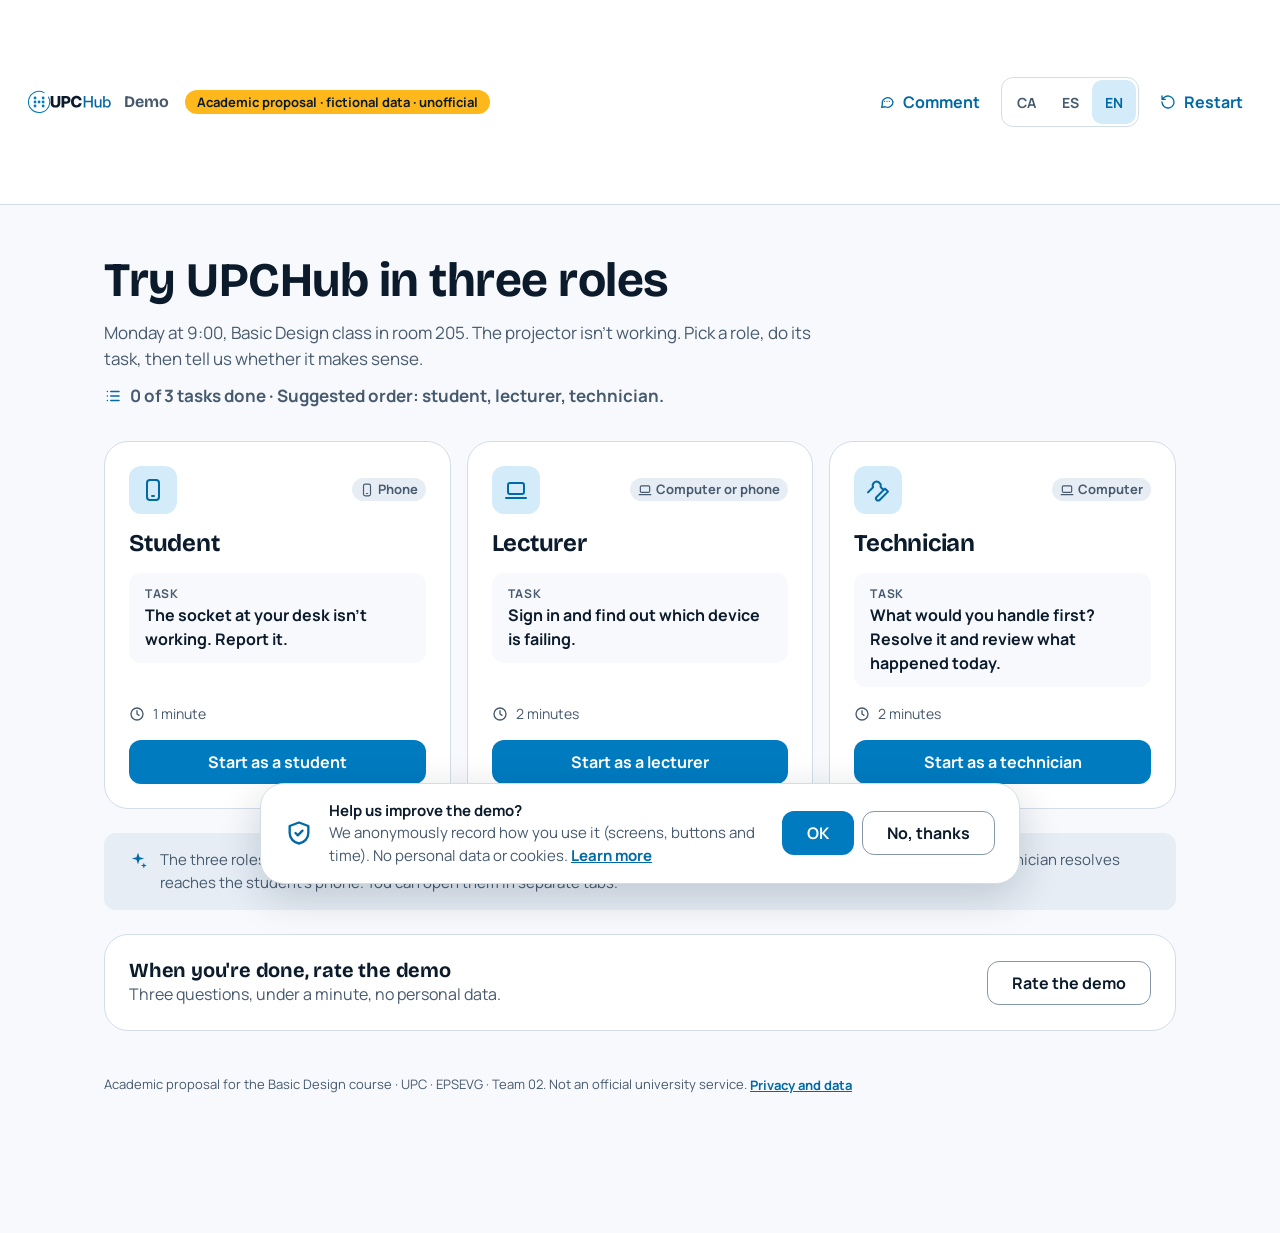
==== commit b410a25a: "Demo: revisió UI/UX (mòbil, objectius tàctils, mode fosc) - Capçalera d'una fila al mòbil (91 px en " ====
--- a/demo/index.html
+++ b/demo/index.html
@@ -11,7 +11,7 @@
 <link rel="preconnect" href="https://fonts.googleapis.com">
 <link rel="preconnect" href="https://fonts.gstatic.com" crossorigin>
 <link rel="stylesheet" href="https://fonts.googleapis.com/css2?family=Bricolage+Grotesque:opsz,wght@12..96,600;12..96,700&family=Manrope:wght@400;500;700&display=swap">
-<link rel="stylesheet" href="demo.css?v=52">
+<link rel="stylesheet" href="demo.css?v=66">
 </head>
 <body>
 <a class="skip" href="#main">Salta al contingut</a>
@@ -98,67 +98,103 @@
           <!-- Notificació push dins del mòbil -->
           <button type="button" class="push" id="a-push" data-dyn hidden></button>
 
-          <!-- A2 · Inici de l'app -->
+          <!-- A2 · Inici -->
           <div class="scr tab" id="a2">
-            <div class="apphead">
-              <div class="ah-top"><span class="app"><span class="mark"><svg aria-hidden="true"><use href="icons.svg#i-grid"/></svg></span>App del campus</span><span class="avatar" aria-hidden="true">E</span></div>
-              <h2 tabindex="-1">Hola!</h2>
-              <div class="now" id="a-now" data-dyn></div>
+            <div class="appbar">
+              <button type="button" class="ic-btn" data-menu aria-label="Obrir el menú"><svg aria-hidden="true"><use href="icons.svg#i-menu"/></svg></button>
+              <span class="ttl">Inici</span>
+              <button type="button" class="ic-btn bell" id="a-bell" data-tab="a6" aria-label="Notificacions"><svg aria-hidden="true"><use href="icons.svg#i-bell"/></svg><b class="bdg" id="a-bdg" data-dyn hidden></b></button>
             </div>
             <div class="sbody">
-              <button type="button" class="big-cta" data-go="a3">
-                <span class="i"><svg aria-hidden="true"><use href="icons.svg#i-alert"/></svg></span>
-                <span><b>Avisar d'un problema</b><span>Endoll, llum, mobiliari…</span></span>
+              <h2 class="sr" tabindex="-1">Inici</h2>
+              <button type="button" class="hero-cta" data-go="a3">
+                <span class="hc-i"><svg aria-hidden="true"><use href="icons.svg#i-alert"/></svg></span>
+                <span class="hc-t"><b>Alguna cosa no funciona a l'aula?</b><span>Avisa-ho en 3 tocs</span></span>
                 <svg class="chev" aria-hidden="true"><use href="icons.svg#i-right"/></svg>
               </button>
-              <div class="tiles">
-                <button type="button" class="tile" data-tab="a1"><svg aria-hidden="true"><use href="icons.svg#i-nfc"/></svg><span>Carnet</span></button>
-                <button type="button" class="tile" data-tab="a5"><svg aria-hidden="true"><use href="icons.svg#i-cal"/></svg><span>Horari</span></button>
-                <button type="button" class="tile" data-tab="a6"><svg aria-hidden="true"><use href="icons.svg#i-bell"/></svg><span>Notificacions</span></button>
-              </div>
-              <h3 class="sec-h">Els meus avisos</h3>
+              <div class="now-card" id="a-now" data-dyn></div>
+              <div class="sec-row"><h3>Els teus avisos</h3><button type="button" class="btn pri sm" data-tab="a6">Veure tots</button></div>
+              <ul class="home-notes" id="a-home-notes" data-dyn></ul>
+              <div class="sec-row"><h3>Les meves incidències</h3></div>
               <ul class="mine" id="a-mine" data-dyn></ul>
             </div>
           </div>
 
-          <!-- A1 · Carnet (estil cartera) -->
-          <div class="scr tab wallet" id="a1" data-pos="next">
-            <div class="shead"><span class="ttl">Carnet</span></div>
+          <!-- A5 · Calendari -->
+          <div class="scr tab" id="a5" data-pos="next">
+            <div class="appbar">
+              <button type="button" class="ic-btn" data-menu aria-label="Obrir el menú"><svg aria-hidden="true"><use href="icons.svg#i-menu"/></svg></button>
+              <span class="ttl">Calendari</span>
+            </div>
+            <div class="sbody">
+              <h2 tabindex="-1" class="day-h">Avui, dilluns <i aria-hidden="true"></i></h2>
+              <ol class="cal" id="a-sched" data-dyn></ol>
+            </div>
+          </div>
+
+          <!-- A8 · Notes -->
+          <div class="scr tab" id="a8" data-pos="next">
+            <div class="appbar">
+              <button type="button" class="ic-btn" data-menu aria-label="Obrir el menú"><svg aria-hidden="true"><use href="icons.svg#i-menu"/></svg></button>
+              <span class="ttl">Notes</span>
+            </div>
+            <div class="sbody">
+              <h2 tabindex="-1" class="grade-h">Grau en Enginyeria de Disseny Industrial</h2>
+              <p class="term">2026-1</p>
+              <ul class="subjects" id="a-subjects" data-dyn></ul>
+            </div>
+          </div>
+
+          <!-- A9 · Biblioteca -->
+          <div class="scr tab" id="a9" data-pos="next">
+            <div class="appbar">
+              <button type="button" class="ic-btn" data-menu aria-label="Obrir el menú"><svg aria-hidden="true"><use href="icons.svg#i-menu"/></svg></button>
+              <span class="ttl">Biblioteca</span>
+            </div>
+            <div class="sbody">
+              <h2 tabindex="-1">Biblioteca del campus</h2>
+              <div class="lib" id="a-lib" data-dyn></div>
+            </div>
+          </div>
+
+          <!-- A1 · Carnet -->
+          <div class="scr tab" id="a1" data-pos="next">
+            <div class="appbar">
+              <button type="button" class="ic-btn" data-menu aria-label="Obrir el menú"><svg aria-hidden="true"><use href="icons.svg#i-menu"/></svg></button>
+              <span class="ttl">Carnet</span>
+            </div>
             <div class="sbody">
               <h2 class="sr" tabindex="-1">Carnet universitari</h2>
-              <div class="wcard" id="a-card" role="img" aria-label="Carnet universitari digital d'exemple: Estudiant de prova, UPC · EPSEVG">
-                <span class="r1"><span class="org">UPC · EPSEVG</span><span class="demo">Exemple · no vàlid</span></span>
-                <span class="kind"><svg aria-hidden="true"><use href="icons.svg#i-nfc"/></svg>Carnet universitari</span>
-                <span class="who"><b>Estudiant de prova</b>Disseny Industrial · 2026-27</span>
+              <div class="idcard" role="img" aria-label="Carnet universitari d'exemple: Estudiant de prova, EPSEVG. No és vàlid.">
+                <div class="idc-top">
+                  <span class="idc-org"><b>UPC · EPSEVG</b><span>Carnet universitari</span></span>
+                  <span class="idc-ph" aria-hidden="true"><svg><use href="icons.svg#i-user"/></svg></span>
+                </div>
+                <div class="idc-mid"><b>ESTUDIANT DE PROVA</b><span>ESTUDIANT</span><span>Escola Politècnica Superior d'Enginyeria de Vilanova i la Geltrú</span></div>
+                <div class="idc-bar"><span class="bars" aria-hidden="true"></span><span class="num">EXEMPLE · NO VÀLID</span></div>
               </div>
-              <div class="wstack" aria-hidden="true"></div>
               <div class="nfcbox" id="a-nfcbox" data-dyn></div>
             </div>
           </div>
 
-          <!-- A5 · Horari -->
-          <div class="scr tab" id="a5" data-pos="next">
-            <div class="shead"><span class="ttl">Horari</span></div>
+          <!-- A6 · Els teus avisos (notificacions) -->
+          <div class="scr" id="a6" data-pos="next">
+            <div class="appbar">
+              <button type="button" class="ic-btn" data-back="a2" aria-label="Tornar"><svg aria-hidden="true"><use href="icons.svg#i-left"/></svg></button>
+              <span class="ttl">Els teus avisos</span>
+              <button type="button" class="btn ghost on-blue" id="a-readall">Llegits</button>
+            </div>
             <div class="sbody">
-              <h2 tabindex="-1">Avui</h2>
-              <ol class="tsched" id="a-sched" data-dyn></ol>
-            </div>
-          </div>
-
-          <!-- A6 · Notificacions -->
-          <div class="scr tab" id="a6" data-pos="next">
-            <div class="shead"><span class="ttl">Notificacions</span><button type="button" class="btn ghost" id="a-readall">Marcar llegides</button></div>
-            <div class="sbody">
-              <h2 class="sr" tabindex="-1">Notificacions</h2>
+              <h2 class="sr" tabindex="-1">Els teus avisos</h2>
               <ul class="notes" id="a-notes" data-dyn></ul>
             </div>
           </div>
 
           <!-- A3 · formulari -->
           <div class="scr" id="a3" data-pos="next">
-            <div class="shead">
+            <div class="appbar">
               <button type="button" class="ic-btn" data-back="a2" aria-label="Tornar"><svg aria-hidden="true"><use href="icons.svg#i-left"/></svg></button>
-              <span class="ttl">Nou avís</span>
+              <span class="ttl">Incidència a l'aula</span>
             </div>
             <form class="fwrap" id="a-form" novalidate>
               <div class="sbody">
@@ -231,20 +267,41 @@
             <div class="sfoot"><button type="button" class="btn sec block" data-go="a2">Tornar a l'inici</button></div>
           </div>
 
-          <!-- A7 · detall d'un avís -->
+          <!-- A7 · detall d'una incidència -->
           <div class="scr" id="a7" data-pos="next">
-            <div class="shead">
+            <div class="appbar">
               <button type="button" class="ic-btn" data-back="a2" aria-label="Tornar"><svg aria-hidden="true"><use href="icons.svg#i-left"/></svg></button>
-              <span class="ttl">El meu avís</span>
+              <span class="ttl">La meva incidència</span>
             </div>
             <div class="sbody" id="a-det" data-dyn></div>
           </div>
 
           <nav class="tabbar" id="a-tabbar" aria-label="App del campus">
             <button type="button" data-tab="a2"><svg aria-hidden="true"><use href="icons.svg#i-home"/></svg><span>Inici</span></button>
-            <button type="button" data-tab="a1"><svg aria-hidden="true"><use href="icons.svg#i-nfc"/></svg><span>Carnet</span></button>
-            <button type="button" data-tab="a5"><svg aria-hidden="true"><use href="icons.svg#i-cal"/></svg><span>Horari</span></button>
-            <button type="button" data-tab="a6"><svg aria-hidden="true"><use href="icons.svg#i-bell"/></svg><span>Notificacions</span><b class="bdg" id="a-bdg" data-dyn hidden></b></button>
+            <button type="button" data-tab="a5"><svg aria-hidden="true"><use href="icons.svg#i-cal"/></svg><span>Calendari</span></button>
+            <button type="button" data-tab="a8"><svg aria-hidden="true"><use href="icons.svg#i-list"/></svg><span>Notes</span></button>
+            <button type="button" data-tab="a9"><svg aria-hidden="true"><use href="icons.svg#i-book"/></svg><span>Biblioteca</span></button>
+            <button type="button" data-tab="a1"><svg aria-hidden="true"><use href="icons.svg#i-idcard"/></svg><span>Carnet</span></button>
+          </nav>
+
+          <!-- Menú lateral -->
+          <div class="drawer-bg" id="a-drawer-bg" hidden></div>
+          <nav class="drawer" id="a-drawer" aria-label="Menú" hidden>
+            <div class="dr-prof">
+              <span class="dr-av" aria-hidden="true"><svg><use href="icons.svg#i-user"/></svg></span>
+              <div><b>Estudiant de prova</b><span>EPSEVG · Disseny Industrial</span></div>
+              <button type="button" class="ic-btn" id="a-drawer-x" aria-label="Tancar el menú"><svg aria-hidden="true"><use href="icons.svg#i-x"/></svg></button>
+            </div>
+            <ul>
+              <li><button type="button" data-dr="a2"><svg aria-hidden="true"><use href="icons.svg#i-home"/></svg>Inici</button></li>
+              <li><button type="button" data-dr="a3"><svg aria-hidden="true"><use href="icons.svg#i-alert"/></svg>Incidència a l'aula<span class="new">UPCHub</span></button></li>
+              <li><button type="button" data-dr="a6"><svg aria-hidden="true"><use href="icons.svg#i-bell"/></svg>Els teus avisos</button></li>
+              <li><button type="button" data-dr="a5"><svg aria-hidden="true"><use href="icons.svg#i-cal"/></svg>Calendari</button></li>
+              <li><button type="button" data-dr="a8"><svg aria-hidden="true"><use href="icons.svg#i-list"/></svg>Notes</button></li>
+              <li><button type="button" data-dr="a9"><svg aria-hidden="true"><use href="icons.svg#i-book"/></svg>Biblioteca</button></li>
+              <li><button type="button" data-dr="a1"><svg aria-hidden="true"><use href="icons.svg#i-idcard"/></svg>Carnet</button></li>
+              <li><button type="button" data-dr="about"><svg aria-hidden="true"><use href="icons.svg#i-shield"/></svg>Sobre l'app</button></li>
+            </ul>
           </nav>
         </div>
         <span class="homebar" aria-hidden="true"></span>
@@ -663,7 +720,7 @@
 
 <div class="toast" id="toast" role="status" aria-live="polite" data-dyn></div>
 
-<script src="i18n-demo.js?v=52"></script>
-<script src="demo.js?v=52"></script>
+<script src="i18n-demo.js?v=66"></script>
+<script src="demo.js?v=66"></script>
 </body>
 </html>
--- a/demo/demo.css
+++ b/demo/demo.css
@@ -810,6 +810,113 @@
 .tnow b{font-family:var(--font-display);font-size:1.5rem}
 @media (prefers-reduced-motion:reduce){.tapr i{animation:none;opacity:0}.cl-a.vent>svg{animation:none}}
 
+/* ================= v2.3: app del campus amb l'estructura de l'app universitària ================= */
+.appbar{position:relative;z-index:2;display:flex;align-items:center;gap:var(--space-2);min-height:60px;padding:0 var(--space-2);background:#0b5ea8;color:#fff}
+.appbar .ttl{flex:1;font-family:var(--font-display);font-weight:700;font-size:1.25rem;color:#fff}
+.appbar .ic-btn{color:#fff}
+.appbar .bell{position:relative}
+.appbar .bell .bdg{top:6px;left:auto;right:4px}
+.btn.on-blue{color:#fff}
+@media (hover:hover) and (pointer:fine){.btn.on-blue:hover{background:rgba(255,255,255,.15)}}
+.btn.sm{min-height:40px;padding:0 var(--space-4);border-radius:999px;font-size:.875rem}
+.phone .sbody{background:var(--surface-100)}
+.hero-cta{display:flex;align-items:center;gap:var(--space-3);width:100%;padding:var(--space-4);text-align:left;border:0;border-radius:var(--radius-md);color:#fff;background:linear-gradient(120deg,#0b5ea8 0%,#007bc0 100%);transition:transform 160ms var(--ease-out)}
+.hero-cta:active{transform:scale(.98)}
+.hero-cta .hc-i{display:grid;place-items:center;width:48px;height:48px;border-radius:12px;background:rgba(255,255,255,.18)}
+.hero-cta .hc-i svg{width:26px;height:26px}
+.hero-cta .hc-t{flex:1}
+.hero-cta b{display:block;font-family:var(--font-display);font-size:1.0625rem;line-height:1.25}
+.hero-cta .hc-t span{font-size:.875rem;opacity:.95}
+.hero-cta .chev{width:20px;height:20px}
+.now-card{display:flex;align-items:stretch;overflow:hidden;border-radius:var(--radius-md);background:var(--surface-0);border:1px solid var(--line)}
+.now-card .nc-t{display:flex;flex-direction:column;align-items:center;justify-content:center;min-width:72px;padding:var(--space-3);background:#d8ebf8;color:#0b1b2b}
+.now-card .nc-t b{font-size:1.0625rem}
+.now-card .nc-t span{font-size:.8125rem}
+.now-card .nc-s{flex:1;display:flex;flex-direction:column;justify-content:center;padding:var(--space-3) var(--space-4)}
+.now-card .nc-s span{font-size:.875rem;color:var(--ink-muted)}
+.nowtag{align-self:center;margin-right:var(--space-3);padding:2px var(--space-2);border-radius:999px;background:var(--brand);color:var(--on-brand);font-size:.75rem;font-weight:700}
+.sec-row{display:flex;align-items:center;justify-content:space-between;gap:var(--space-2);margin-top:var(--space-2)}
+.sec-row h3{font-family:var(--font-display);font-size:1.125rem;color:var(--brand-text)}
+.home-notes{list-style:none;margin:0;padding:0;display:flex;flex-direction:column;gap:var(--space-2)}
+.hn{display:grid;grid-template-columns:1fr auto;gap:2px var(--space-2);width:100%;padding:var(--space-3) var(--space-4);text-align:left;border:0;border-radius:var(--radius-sm);background:var(--surface-200);color:var(--ink)}
+.hn b{font-size:.9375rem}
+.hn span{grid-column:1;font-size:.875rem;color:var(--ink-muted)}
+.hn time{grid-row:1;grid-column:2;font-size:.75rem;color:var(--ink-muted)}
+.hn.unread{background:var(--brand-tint)}
+.hn-empty{padding:var(--space-4);border-radius:var(--radius-sm);background:var(--surface-200);font-size:1rem}
+/* Calendari */
+.day-h{display:flex;align-items:center;gap:var(--space-2);font-size:1.375rem}
+.day-h i{width:10px;height:10px;border-radius:50%;background:var(--brand)}
+.cal{list-style:none;margin:0;padding:0;display:flex;flex-direction:column;gap:var(--space-2)}
+.calc-i{display:flex;min-height:104px;overflow:hidden;border-radius:var(--radius-sm)}
+.calc-i .ct{display:flex;flex-direction:column;align-items:center;justify-content:center;gap:2px;width:96px;padding:var(--space-3) var(--space-2);color:#0b1b2b}
+.calc-i .ct b{font-size:1.0625rem}
+.calc-i .ct span{font-size:.875rem}
+.calc-i .ct em{margin-top:var(--space-1);padding:4px 10px;border-radius:999px;font-style:normal;font-size:.75rem;background:rgba(255,255,255,.55)}
+.calc-i .cs{position:relative;flex:1;display:flex;flex-direction:column;justify-content:center;padding:var(--space-3) var(--space-4);color:#0b1b2b}
+.calc-i .cs b{font-size:1rem;text-transform:uppercase;letter-spacing:.01em}
+.calc-i .cs span{font-size:.875rem}
+.calc-i .nowtag{position:absolute;top:8px;right:0}
+.calc-i.c1 .ct{background:#9fd0f0}.calc-i.c1 .cs{background:#cfe8f8}
+.calc-i.c2 .ct{background:#8fdcc8}.calc-i.c2 .cs{background:#c4efe3}
+.calc-i.c3 .ct{background:#d6d9de}.calc-i.c3 .cs{background:#eceef1}
+/* Notes */
+.grade-h{font-size:1.125rem;text-align:center;text-transform:uppercase;line-height:1.3}
+.term{text-align:center;font-weight:700;font-size:1.0625rem}
+.subjects{list-style:none;margin:0;padding:0;display:flex;flex-direction:column;gap:var(--space-2)}
+.subj{display:flex;align-items:center;justify-content:space-between;gap:var(--space-2);width:100%;min-height:56px;padding:0 var(--space-4);text-align:left;border:0;border-radius:var(--radius-sm);background:var(--surface-0);font-weight:700;color:var(--ink)}
+.subj svg{width:20px;height:20px;color:var(--brand-text)}
+.subj-d{padding:var(--space-2) var(--space-4) var(--space-3);font-size:.875rem;color:var(--ink-muted)}
+/* Biblioteca */
+.lib{display:flex;flex-direction:column;gap:var(--space-2)}
+.lib-c{display:flex;align-items:center;gap:var(--space-3);padding:var(--space-4);border-radius:var(--radius-sm);background:var(--surface-0)}
+.lib-c>svg{width:26px;height:26px;color:var(--brand-text)}
+.lib-c div{flex:1}
+.lib-c b{display:block}
+.lib-c span{font-size:.875rem;color:var(--ink-muted)}
+.lib-c.ok{background:var(--ok-soft)}
+.lib-c.ok>svg{color:var(--ok)}
+/* Carnet */
+.idcard{flex:none;overflow:hidden;border-radius:var(--radius-md);background:var(--surface-0);border:1px solid var(--line);box-shadow:var(--shadow)}
+.idc-top{display:flex;justify-content:space-between;gap:var(--space-3);padding:var(--space-4);background:linear-gradient(135deg,#0b5ea8 0%,#0a8ad0 100%);color:#fff;min-height:132px}
+.idc-org b{display:block;font-size:.875rem;letter-spacing:.04em}
+.idc-org span{font-size:.8125rem;opacity:.95}
+.idc-ph{display:grid;place-items:end center;width:76px;height:96px;flex:none;overflow:hidden;border-radius:4px;background:#dfe7ef;color:#9aaab9}
+.idc-ph svg{width:70px;height:70px;margin-bottom:-6px}
+.idc-mid{display:flex;flex-direction:column;gap:2px;padding:var(--space-3) var(--space-4)}
+.idc-mid b{font-size:1rem;letter-spacing:.02em}
+.idc-mid span{font-size:.8125rem;color:var(--ink-muted)}
+.idc-bar{display:flex;flex-direction:column;align-items:center;gap:4px;padding:0 var(--space-4) var(--space-4)}
+.idc-bar .bars{width:100%;height:52px;background:repeating-linear-gradient(90deg,#0b1b2b 0 2px,transparent 2px 5px,#0b1b2b 5px 6px,transparent 6px 9px,#0b1b2b 9px 12px,transparent 12px 14px);opacity:.85}
+.idc-bar .num{font-size:.75rem;font-weight:700;letter-spacing:.08em;color:var(--ink-muted)}
+#a1 .nfcbox{color:var(--ink)}
+#a1 .nfc-wait p{color:var(--ink)}
+/* Barra inferior: pestanya activa en bloc blau */
+.tabbar{grid-template-columns:repeat(5,1fr);padding:0 0 var(--space-4);gap:0}
+.tabbar button{border-radius:0;min-height:60px}
+.tabbar button[aria-current="page"]{background:#0b5ea8;color:#fff}
+.tabbar button span{font-size:.6875rem}
+/* Menú lateral */
+.drawer-bg{position:absolute;inset:0;z-index:30;background:rgba(11,27,43,.45)}
+.drawer-bg:not([hidden]){animation:fadein 200ms ease}
+.drawer{position:absolute;top:0;bottom:0;left:0;z-index:31;width:82%;max-width:320px;overflow:auto;background:#0b5ea8;color:#fff;box-shadow:8px 0 30px rgba(0,0,0,.25)}
+.drawer:not([hidden]){animation:drin 260ms var(--ease-out)}
+@keyframes drin{from{transform:translateX(-100%)}to{transform:none}}
+.dr-prof{display:flex;align-items:center;gap:var(--space-3);padding:var(--space-5) var(--space-3) var(--space-5) var(--space-4);border-bottom:1px solid rgba(255,255,255,.2)}
+.dr-av{display:grid;place-items:end center;width:56px;height:56px;flex:none;overflow:hidden;border-radius:50%;background:#fff;color:#0b5ea8}
+.dr-av svg{width:48px;height:48px;margin-bottom:-6px}
+.dr-prof div{flex:1;min-width:0}
+.dr-prof b{display:block}
+.dr-prof span{font-size:.8125rem;opacity:.95}
+.dr-prof .ic-btn{color:#fff}
+.drawer ul{list-style:none;margin:0;padding:var(--space-2) 0}
+.drawer li button{display:flex;align-items:center;gap:var(--space-4);width:100%;min-height:56px;padding:0 var(--space-5);border:0;background:transparent;color:#fff;font-size:1rem;font-weight:500;text-align:left}
+.drawer li button svg{width:22px;height:22px}
+@media (hover:hover) and (pointer:fine){.drawer li button:hover{background:rgba(255,255,255,.12)}}
+.drawer .new{margin-left:auto;padding:2px 8px;border-radius:999px;background:#fff;color:#0b5ea8;font-size:.6875rem;font-weight:700}
+.drawer :focus-visible{outline-color:#fff}
+@media (prefers-reduced-motion:reduce){.drawer:not([hidden]),.drawer-bg:not([hidden]){animation:none}}
+
 @keyframes spin{to{transform:rotate(360deg)}}
 @keyframes pop{from{opacity:0;transform:scale(.94)}to{opacity:1;transform:none}}
 @keyframes rise{from{opacity:0;transform:translateY(8px)}to{opacity:1;transform:none}}
@@ -827,3 +934,41 @@
   .push:not([hidden]),.sheet:not([hidden]),.consent:not([hidden]){animation:none}
   .wcard .face{transition:opacity 150ms ease!important;transform:none!important}
 }
+
+/* ================= v2.4: revisió UI/UX ================= */
+/* Capçalera d'una sola fila al mòbil: més espai per a la tasca */
+@media (max-width:599px){
+  .band{gap:var(--space-2);padding:var(--space-1) var(--space-3) var(--space-2)}
+  .band .logo{height:26px}
+  .band .tools{gap:var(--space-1)}
+  .band .tools .btn.ghost{min-width:44px;padding:0 var(--space-2)}
+  .flag{padding:2px var(--space-2);font-size:.75rem}
+  /* Professor i tècnic: el text de la tasca, més compacte */
+  .rolev:not(.is-phone) .tpanel{gap:var(--space-2)}
+  .rolev:not(.is-phone) .tpanel h1{font-size:1.25rem}
+  .rolev:not(.is-phone) .tpanel .hint{font-size:.9375rem}
+  .rolev:not(.is-phone) .tpanel .back{min-height:44px}
+  .rolev.is-phone .hintb{min-height:44px}
+}
+/* Objectius tàctils de 44 px */
+.btn.sm,.cl-a .btn{min-height:44px}
+.foot a{display:inline-flex;align-items:center;min-height:44px}
+/* Text mínim de 12 px */
+.tabbar button span{font-size:.75rem}
+.qrow .pv span{font-size:.75rem}
+@media (max-width:719px){.qrow .side{justify-content:flex-start;gap:var(--space-2)}}
+/* Calendari en mode fosc: colors apagats, sense enlluernar */
+@media (prefers-color-scheme:dark){
+  :root:not([data-theme="light"]) .calc-i .ct,:root:not([data-theme="light"]) .calc-i .cs{color:#e8f1f8}
+  :root:not([data-theme="light"]) .calc-i .ct em{background:rgba(255,255,255,.12)}
+  :root:not([data-theme="light"]) .calc-i.c1 .ct{background:#1d4f74}:root:not([data-theme="light"]) .calc-i.c1 .cs{background:#163a55}
+  :root:not([data-theme="light"]) .calc-i.c2 .ct{background:#1b5a4c}:root:not([data-theme="light"]) .calc-i.c2 .cs{background:#15433a}
+  :root:not([data-theme="light"]) .calc-i.c3 .ct{background:#3a4552}:root:not([data-theme="light"]) .calc-i.c3 .cs{background:#2b343e}
+  :root:not([data-theme="light"]) .now-card .nc-t{background:#1d4f74;color:#e8f1f8}
+}
+:root[data-theme="dark"] .calc-i .ct,:root[data-theme="dark"] .calc-i .cs{color:#e8f1f8}
+:root[data-theme="dark"] .calc-i .ct em{background:rgba(255,255,255,.12)}
+:root[data-theme="dark"] .calc-i.c1 .ct{background:#1d4f74}:root[data-theme="dark"] .calc-i.c1 .cs{background:#163a55}
+:root[data-theme="dark"] .calc-i.c2 .ct{background:#1b5a4c}:root[data-theme="dark"] .calc-i.c2 .cs{background:#15433a}
+:root[data-theme="dark"] .calc-i.c3 .ct{background:#3a4552}:root[data-theme="dark"] .calc-i.c3 .cs{background:#2b343e}
+:root[data-theme="dark"] .now-card .nc-t{background:#1d4f74;color:#e8f1f8}
